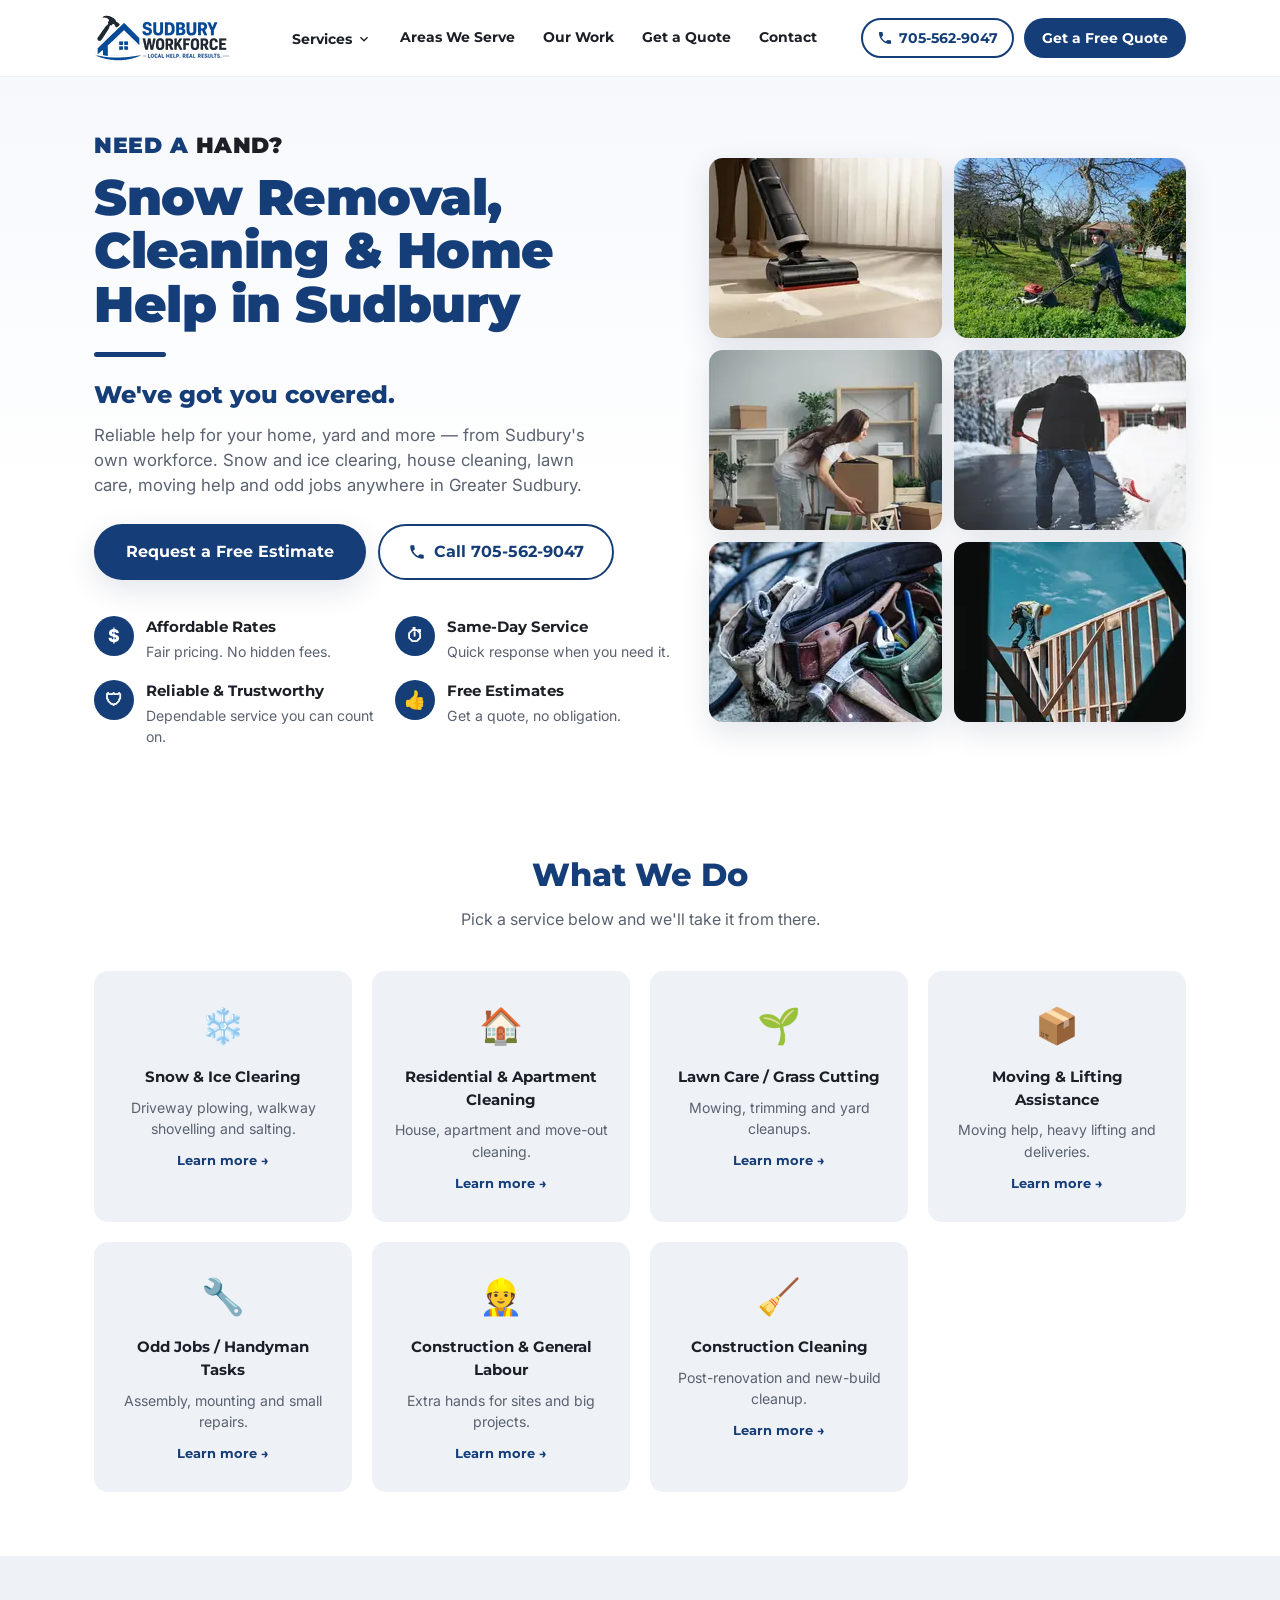
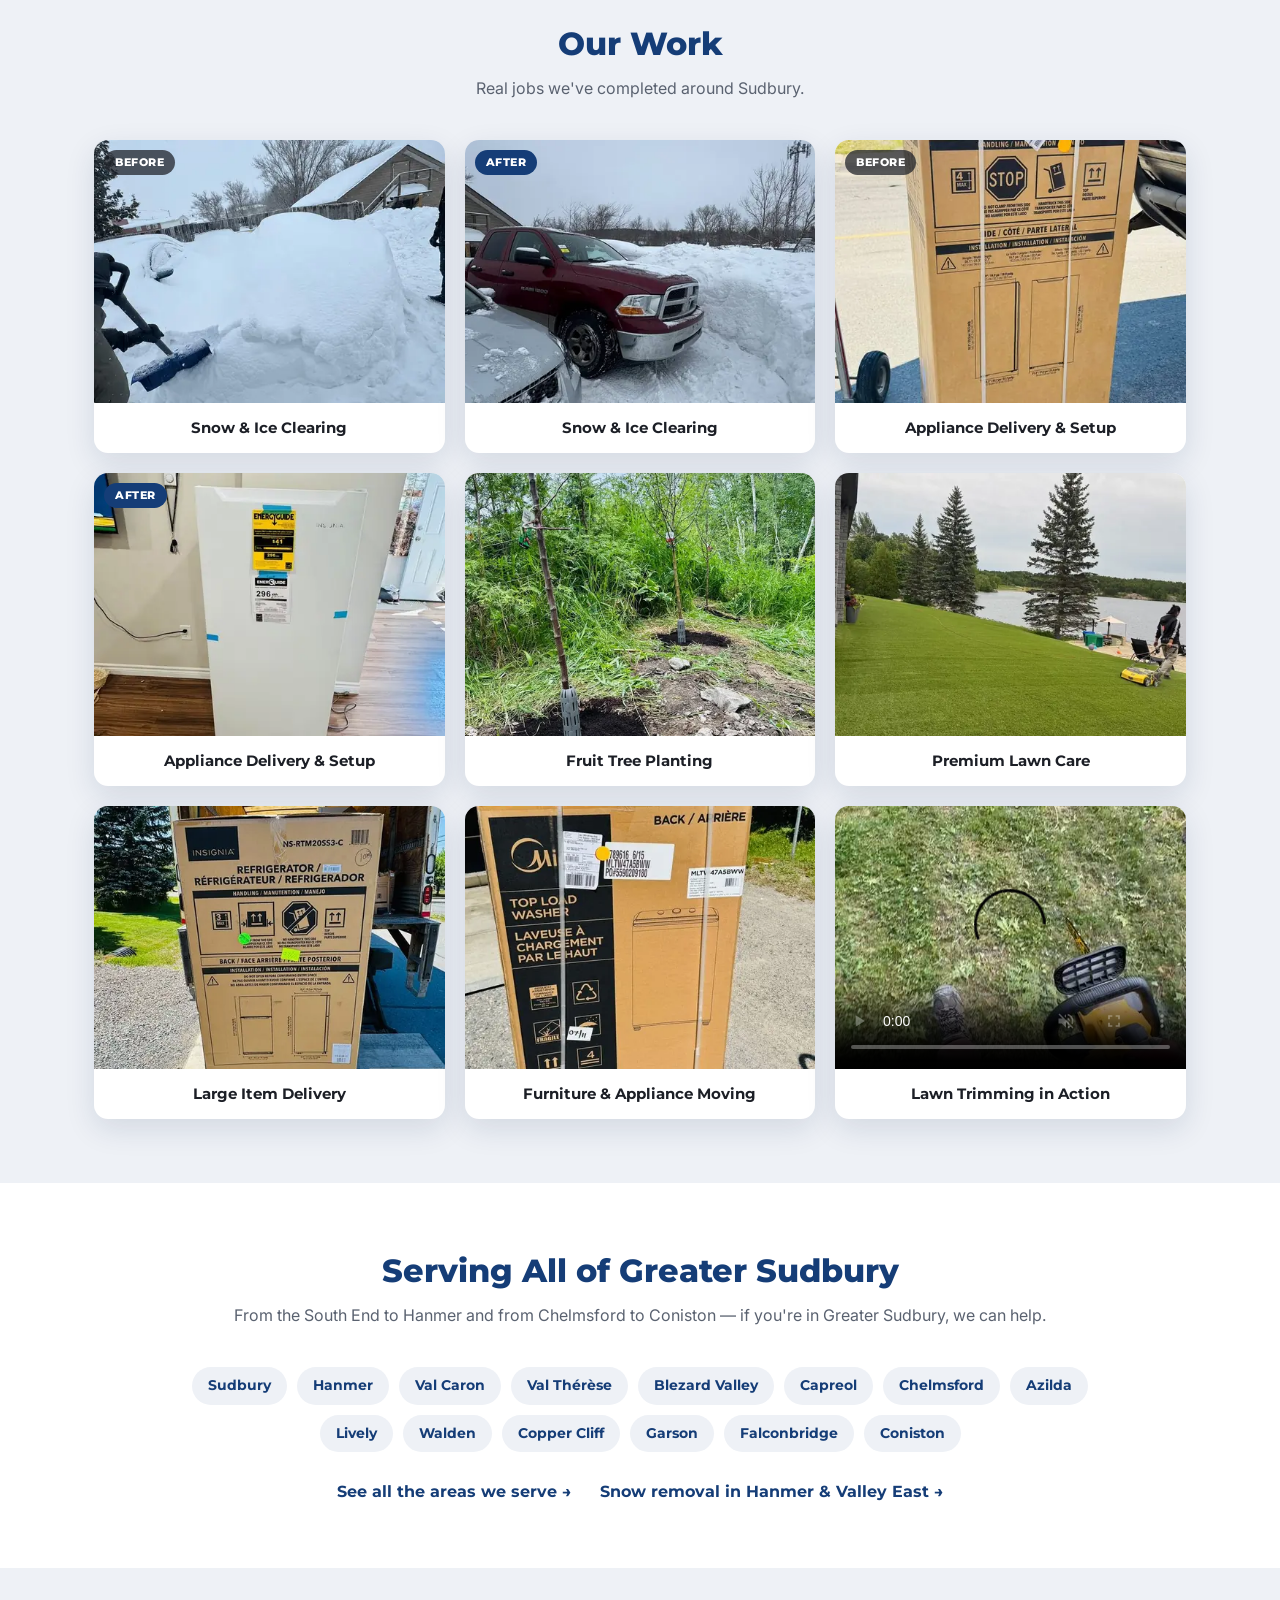
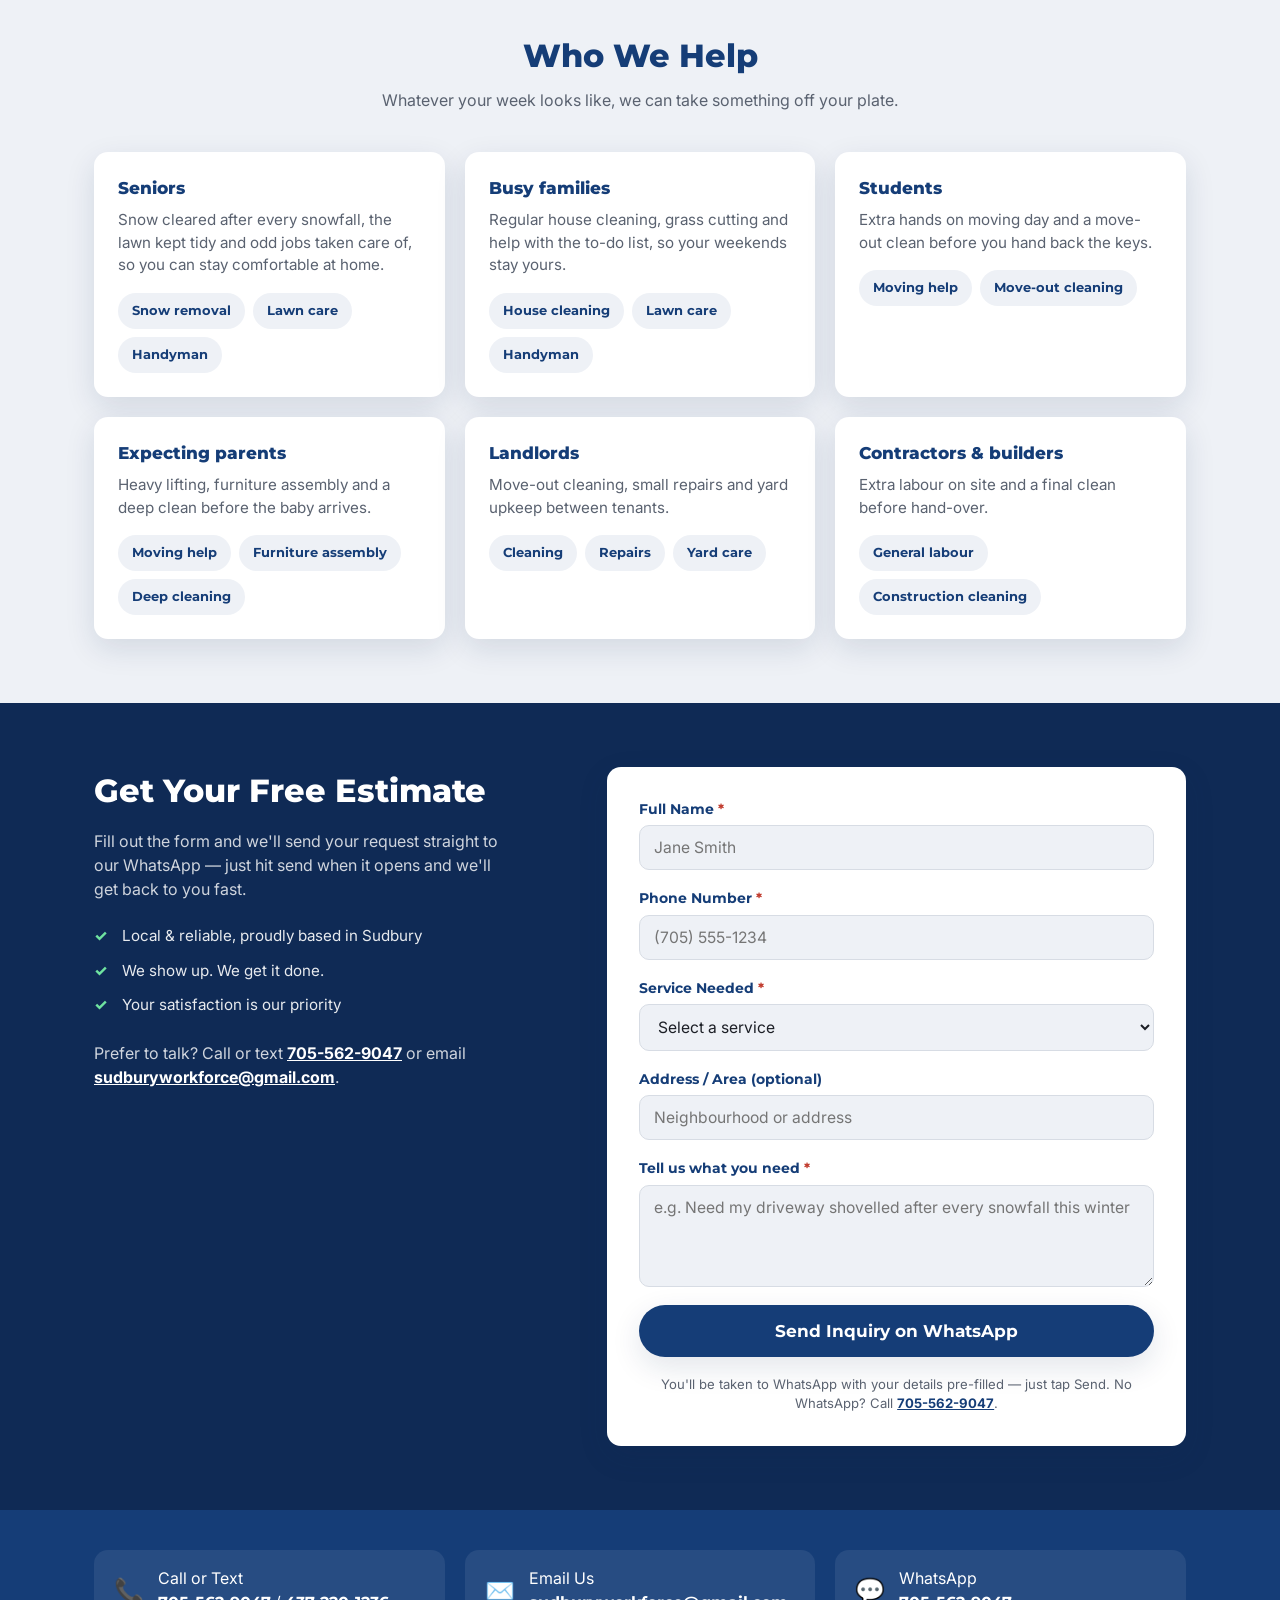
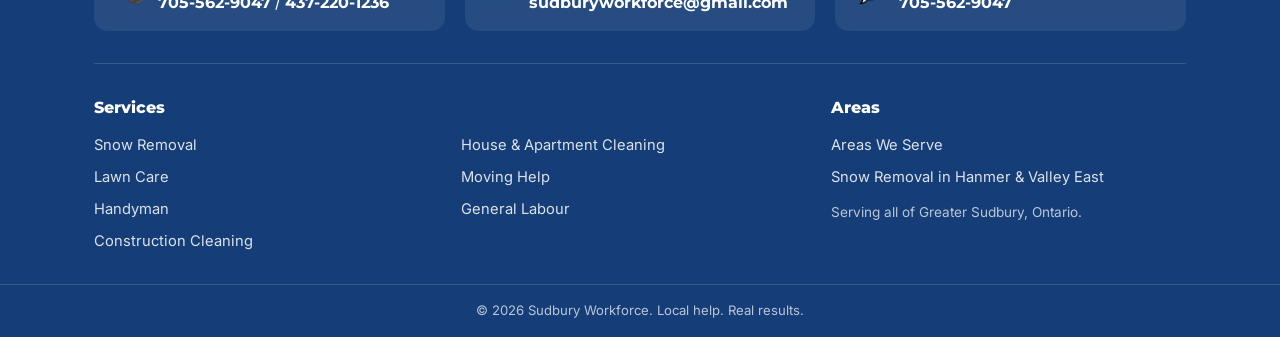
==== index.html @ fae9212c "feat: Google Search Console verification tag on every page" ====
<!DOCTYPE html>
<!-- generated by _src/build.py — edit _src/ -->
<html lang="en-CA">
<head>
<meta charset="UTF-8">
<meta name="viewport" content="width=device-width, initial-scale=1.0">
<title>Snow Removal &amp; Home Help in Sudbury | Sudbury Workforce</title>
<meta name="description" content="Snow removal, house cleaning, lawn care, moving help and handyman services in Sudbury, ON. Same-day service and free estimates. Call 705-562-9047.">
<meta name="google-site-verification" content="tovDfg6iRp2TiHayyY90ySzN4tDeOoT_SZ8wtpF53Ss">
<link rel="canonical" href="https://sudburyworkforce.github.io/sudburyworkforce/">
<meta property="og:type" content="website">
<meta property="og:site_name" content="Sudbury Workforce">
<meta property="og:locale" content="en_CA">
<meta property="og:title" content="Snow Removal &amp; Home Help in Sudbury | Sudbury Workforce">
<meta property="og:description" content="Snow removal, house cleaning, lawn care, moving help and handyman services in Sudbury, ON. Same-day service and free estimates. Call 705-562-9047.">
<meta property="og:url" content="https://sudburyworkforce.github.io/sudburyworkforce/">
<meta property="og:image" content="https://sudburyworkforce.github.io/sudburyworkforce/images/opt/og/snow.jpg">
<meta property="og:image:width" content="1200">
<meta property="og:image:height" content="630">
<meta property="og:image:alt" content="Snow and ice clearing">
<meta name="twitter:card" content="summary_large_image">
<meta name="twitter:title" content="Snow Removal &amp; Home Help in Sudbury | Sudbury Workforce">
<meta name="twitter:description" content="Snow removal, house cleaning, lawn care, moving help and handyman services in Sudbury, ON. Same-day service and free estimates. Call 705-562-9047.">
<meta name="twitter:image" content="https://sudburyworkforce.github.io/sudburyworkforce/images/opt/og/snow.jpg">
<link rel="icon" type="image/png" sizes="32x32" href="images/opt/favicon-32.png">
<link rel="apple-touch-icon" href="images/opt/apple-touch-icon.png">
<meta name="theme-color" content="#153d77">
<link rel="preconnect" href="https://fonts.googleapis.com">
<link rel="preconnect" href="https://fonts.gstatic.com" crossorigin>
<link rel="stylesheet" href="https://fonts.googleapis.com/css2?family=Montserrat:wght@700;800;900&amp;family=Inter:wght@400;700&amp;display=swap">
<link rel="stylesheet" href="styles.css?v=b274d10a">
<script type="application/ld+json">{"@context":"https://schema.org","@graph":[{"@type":"HomeAndConstructionBusiness","@id":"https://sudburyworkforce.github.io/sudburyworkforce/#business","name":"Sudbury Workforce","url":"https://sudburyworkforce.github.io/sudburyworkforce/","logo":"https://sudburyworkforce.github.io/sudburyworkforce/images/opt/logo-411.png","image":"https://sudburyworkforce.github.io/sudburyworkforce/images/opt/og/snow.jpg","description":"Snow removal, house and apartment cleaning, lawn care, moving help, handyman services and general labour for homes and businesses across Greater Sudbury, Ontario.","slogan":"Local help. Real results.","telephone":"+1-705-562-9047","email":"sudburyworkforce@gmail.com","contactPoint":[{"@type":"ContactPoint","contactType":"customer service","telephone":"+1-705-562-9047","email":"sudburyworkforce@gmail.com","availableLanguage":"English"}],"address":{"@type":"PostalAddress","addressLocality":"Sudbury","addressRegion":"ON","addressCountry":"CA"},"areaServed":[{"@type":"City","name":"Greater Sudbury, ON"},{"@type":"Place","name":"Sudbury, ON"},{"@type":"Place","name":"Hanmer, ON"},{"@type":"Place","name":"Val Caron, ON"},{"@type":"Place","name":"Val Thérèse, ON"},{"@type":"Place","name":"Blezard Valley, ON"},{"@type":"Place","name":"Capreol, ON"},{"@type":"Place","name":"Chelmsford, ON"},{"@type":"Place","name":"Azilda, ON"},{"@type":"Place","name":"Lively, ON"},{"@type":"Place","name":"Walden, ON"},{"@type":"Place","name":"Copper Cliff, ON"},{"@type":"Place","name":"Garson, ON"},{"@type":"Place","name":"Falconbridge, ON"},{"@type":"Place","name":"Coniston, ON"}]},{"@type":"WebSite","@id":"https://sudburyworkforce.github.io/sudburyworkforce/#website","name":"Sudbury Workforce","url":"https://sudburyworkforce.github.io/sudburyworkforce/","publisher":{"@id":"https://sudburyworkforce.github.io/sudburyworkforce/#business"}}]}</script>
</head>
<body>
<a class="skip-link" href="#top">Skip to content</a>

<header class="site-header">
  <div class="container header-inner">
    <a href="#top" class="logo"><picture><source type="image/webp" srcset="images/opt/logo-137.webp 137w, images/opt/logo-274.webp 274w, images/opt/logo-411.webp 411w" sizes="(min-width: 480px) 137px, 114px"><img src="images/opt/logo-137.png" srcset="images/opt/logo-137.png 137w, images/opt/logo-274.png 274w, images/opt/logo-411.png 411w" sizes="(min-width: 480px) 137px, 114px" width="137" height="48" alt="Sudbury Workforce - Local Help. Real Results." class="logo-img"></picture></a>
    <nav class="main-nav" id="main-nav" aria-label="Main">
      <div class="nav-dropdown"><button type="button" class="nav-dropdown-toggle" aria-expanded="false" aria-controls="nav-services">Services<svg class="icon icon-chevron" viewBox="0 0 24 24" width="16" height="16" aria-hidden="true" focusable="false"><path fill="currentColor" d="M7.4 8.6 12 13.2l4.6-4.6L18 10l-6 6-6-6z"/></svg></button><ul class="sub-menu" id="nav-services"><li><a href="snow-removal-sudbury/">Snow Removal</a></li><li><a href="house-cleaning-sudbury/">House &amp; Apartment Cleaning</a></li><li><a href="lawn-care-sudbury/">Lawn Care</a></li><li><a href="moving-help-sudbury/">Moving Help</a></li><li><a href="handyman-sudbury/">Handyman</a></li><li><a href="general-labour-sudbury/">General Labour</a></li><li><a href="construction-cleaning-sudbury/">Construction Cleaning</a></li><li class="sub-menu-all"><a href="#services">See all services</a></li></ul></div>
      <a href="areas-we-serve/">Areas We Serve</a>
      <a href="#work">Our Work</a>
      <a href="#inquiry">Get a Quote</a>
      <a href="#contact">Contact</a>
    </nav>
    <div class="header-actions">
      <a href="tel:+17055629047" class="btn btn-call" aria-label="Call 705-562-9047"><svg class="icon" viewBox="0 0 24 24" width="18" height="18" aria-hidden="true" focusable="false"><path fill="currentColor" d="M6.6 10.8a15.1 15.1 0 0 0 6.6 6.6l2.2-2.2a1 1 0 0 1 1-.25 11.4 11.4 0 0 0 3.6.57 1 1 0 0 1 1 1V20a1 1 0 0 1-1 1A17 17 0 0 1 3 4a1 1 0 0 1 1-1h3.5a1 1 0 0 1 1 1c0 1.25.2 2.45.57 3.57a1 1 0 0 1-.25 1z"/></svg><span class="btn-call-label">Call</span><span class="btn-call-number">705-562-9047</span></a>
      <a href="#inquiry" class="btn btn-header">Get a Free Quote</a>
    </div>
    <button class="nav-toggle" id="nav-toggle" aria-label="Toggle menu" aria-expanded="false" aria-controls="main-nav">
      <span></span><span></span><span></span>
    </button>
  </div>
</header>

<main id="top">

<section class="hero">
  <div class="container hero-inner">
    <div class="hero-copy">
      <p class="eyebrow">Need a <span>hand?</span></p>
      <h1>Snow Removal, Cleaning &amp; Home Help in Sudbury</h1>
      <div class="rule"></div>
      <h2>We've got you covered.</h2>
      <p>Reliable help for your home, yard and more &mdash; from Sudbury's own workforce. Snow and ice clearing, house cleaning, lawn care, moving help and odd jobs anywhere in Greater Sudbury.</p>
      <div class="hero-actions"><a href="#inquiry" class="btn btn-primary">Request a Free Estimate</a><a href="tel:+17055629047" class="btn btn-outline"><svg class="icon" viewBox="0 0 24 24" width="18" height="18" aria-hidden="true" focusable="false"><path fill="currentColor" d="M6.6 10.8a15.1 15.1 0 0 0 6.6 6.6l2.2-2.2a1 1 0 0 1 1-.25 11.4 11.4 0 0 0 3.6.57 1 1 0 0 1 1 1V20a1 1 0 0 1-1 1A17 17 0 0 1 3 4a1 1 0 0 1 1-1h3.5a1 1 0 0 1 1 1c0 1.25.2 2.45.57 3.57a1 1 0 0 1-.25 1z"/></svg><span>Call 705-562-9047</span></a></div>
      <ul class="feature-list"><li><span class="feature-icon" aria-hidden="true">$</span><div><strong>Affordable Rates</strong><p>Fair pricing. No hidden fees.</p></div></li><li><span class="feature-icon" aria-hidden="true">⏱</span><div><strong>Same-Day Service</strong><p>Quick response when you need it.</p></div></li><li><span class="feature-icon" aria-hidden="true">🛡</span><div><strong>Reliable &amp; Trustworthy</strong><p>Dependable service you can count on.</p></div></li><li><span class="feature-icon" aria-hidden="true">👍</span><div><strong>Free Estimates</strong><p>Get a quote, no obligation.</p></div></li></ul>
    </div>
    <div class="hero-art">
      <div class="photo-grid"><picture><source type="image/webp" srcset="images/opt/cleaning-240.webp 240w, images/opt/cleaning-480.webp 480w" sizes="(min-width: 900px) 232px, (min-width: 468px) 204px, calc(50vw - 30px)"><img src="images/opt/cleaning-480.jpg" srcset="images/opt/cleaning-240.jpg 240w, images/opt/cleaning-480.jpg 480w" sizes="(min-width: 900px) 232px, (min-width: 468px) 204px, calc(50vw - 30px)" width="480" height="360" alt="Residential cleaning service" decoding="async"></picture><picture><source type="image/webp" srcset="images/opt/lawncare-240.webp 240w, images/opt/lawncare-480.webp 480w" sizes="(min-width: 900px) 232px, (min-width: 468px) 204px, calc(50vw - 30px)"><img src="images/opt/lawncare-480.jpg" srcset="images/opt/lawncare-240.jpg 240w, images/opt/lawncare-480.jpg 480w" sizes="(min-width: 900px) 232px, (min-width: 468px) 204px, calc(50vw - 30px)" width="480" height="360" alt="Lawn care and grass cutting" decoding="async"></picture><picture><source type="image/webp" srcset="images/opt/moving-240.webp 240w, images/opt/moving-480.webp 480w" sizes="(min-width: 900px) 232px, (min-width: 468px) 204px, calc(50vw - 30px)"><img src="images/opt/moving-480.jpg" srcset="images/opt/moving-240.jpg 240w, images/opt/moving-480.jpg 480w" sizes="(min-width: 900px) 232px, (min-width: 468px) 204px, calc(50vw - 30px)" width="480" height="360" alt="Moving and lifting assistance" decoding="async"></picture><picture><source type="image/webp" srcset="images/opt/snow-240.webp 240w, images/opt/snow-480.webp 480w" sizes="(min-width: 900px) 232px, (min-width: 468px) 204px, calc(50vw - 30px)"><img src="images/opt/snow-480.jpg" srcset="images/opt/snow-240.jpg 240w, images/opt/snow-480.jpg 480w" sizes="(min-width: 900px) 232px, (min-width: 468px) 204px, calc(50vw - 30px)" width="480" height="360" alt="Snow and ice clearing" decoding="async"></picture><picture><source type="image/webp" srcset="images/opt/toolbelt-240.webp 240w, images/opt/toolbelt-480.webp 480w" sizes="(min-width: 900px) 232px, (min-width: 468px) 204px, calc(50vw - 30px)"><img src="images/opt/toolbelt-480.jpg" srcset="images/opt/toolbelt-240.jpg 240w, images/opt/toolbelt-480.jpg 480w" sizes="(min-width: 900px) 232px, (min-width: 468px) 204px, calc(50vw - 30px)" width="480" height="360" alt="Handyman and odd jobs" decoding="async"></picture><picture><source type="image/webp" srcset="images/opt/construction-240.webp 240w, images/opt/construction-480.webp 480w" sizes="(min-width: 900px) 232px, (min-width: 468px) 204px, calc(50vw - 30px)"><img src="images/opt/construction-480.jpg" srcset="images/opt/construction-240.jpg 240w, images/opt/construction-480.jpg 480w" sizes="(min-width: 900px) 232px, (min-width: 468px) 204px, calc(50vw - 30px)" width="480" height="360" alt="Construction and general labour" decoding="async"></picture></div>
    </div>
  </div>
</section>

<section class="services" id="services">
  <div class="container">
    <h2 class="section-title">What We Do</h2>
    <p class="section-sub">Pick a service below and we'll take it from there.</p>
    <div class="services-grid"><a class="service-card" href="snow-removal-sudbury/"><div class="service-icon" aria-hidden="true">❄️</div><h3>Snow &amp; Ice Clearing</h3><p>Driveway plowing, walkway shovelling and salting.</p><span class="service-more">Learn more <span aria-hidden="true">&rarr;</span></span></a><a class="service-card" href="house-cleaning-sudbury/"><div class="service-icon" aria-hidden="true">🏠</div><h3>Residential &amp; Apartment Cleaning</h3><p>House, apartment and move-out cleaning.</p><span class="service-more">Learn more <span aria-hidden="true">&rarr;</span></span></a><a class="service-card" href="lawn-care-sudbury/"><div class="service-icon" aria-hidden="true">🌱</div><h3>Lawn Care / Grass Cutting</h3><p>Mowing, trimming and yard cleanups.</p><span class="service-more">Learn more <span aria-hidden="true">&rarr;</span></span></a><a class="service-card" href="moving-help-sudbury/"><div class="service-icon" aria-hidden="true">📦</div><h3>Moving &amp; Lifting Assistance</h3><p>Moving help, heavy lifting and deliveries.</p><span class="service-more">Learn more <span aria-hidden="true">&rarr;</span></span></a><a class="service-card" href="handyman-sudbury/"><div class="service-icon" aria-hidden="true">🔧</div><h3>Odd Jobs / Handyman Tasks</h3><p>Assembly, mounting and small repairs.</p><span class="service-more">Learn more <span aria-hidden="true">&rarr;</span></span></a><a class="service-card" href="general-labour-sudbury/"><div class="service-icon" aria-hidden="true">👷</div><h3>Construction &amp; General Labour</h3><p>Extra hands for sites and big projects.</p><span class="service-more">Learn more <span aria-hidden="true">&rarr;</span></span></a><a class="service-card" href="construction-cleaning-sudbury/"><div class="service-icon" aria-hidden="true">🧹</div><h3>Construction Cleaning</h3><p>Post-renovation and new-build cleanup.</p><span class="service-more">Learn more <span aria-hidden="true">&rarr;</span></span></a></div>
  </div>
</section>

<section class="work" id="work">
  <div class="container">
    <h2 class="section-title">Our Work</h2>
    <p class="section-sub">Real jobs we've completed around Sudbury.</p>
    <div class="work-grid"><div class="work-card"><div class="work-photo"><picture><source type="image/webp" srcset="images/opt/work/snow-before-240.webp 240w, images/opt/work/snow-before-480.webp 480w, images/opt/work/snow-before-800.webp 800w" sizes="(min-width: 1140px) 351px, (min-width: 960px) calc(33vw - 29px), (min-width: 640px) calc(50vw - 34px), calc(100vw - 48px)"><img src="images/opt/work/snow-before-800.jpg" srcset="images/opt/work/snow-before-240.jpg 240w, images/opt/work/snow-before-480.jpg 480w, images/opt/work/snow-before-800.jpg 800w" sizes="(min-width: 1140px) 351px, (min-width: 960px) calc(33vw - 29px), (min-width: 640px) calc(50vw - 34px), calc(100vw - 48px)" width="800" height="600" alt="Car and driveway buried in snow before clearing" loading="lazy" decoding="async"></picture><span class="work-tag work-tag-before">Before</span></div><h3><a href="snow-removal-sudbury/">Snow &amp; Ice Clearing</a></h3></div><div class="work-card"><div class="work-photo"><picture><source type="image/webp" srcset="images/opt/work/snow-after-240.webp 240w, images/opt/work/snow-after-480.webp 480w, images/opt/work/snow-after-618.webp 618w" sizes="(min-width: 1140px) 351px, (min-width: 960px) calc(33vw - 29px), (min-width: 640px) calc(50vw - 34px), calc(100vw - 48px)"><img src="images/opt/work/snow-after-618.jpg" srcset="images/opt/work/snow-after-240.jpg 240w, images/opt/work/snow-after-480.jpg 480w, images/opt/work/snow-after-618.jpg 618w" sizes="(min-width: 1140px) 351px, (min-width: 960px) calc(33vw - 29px), (min-width: 640px) calc(50vw - 34px), calc(100vw - 48px)" width="618" height="464" alt="Driveway fully cleared after snow removal" loading="lazy" decoding="async"></picture><span class="work-tag work-tag-after">After</span></div><h3><a href="snow-removal-sudbury/">Snow &amp; Ice Clearing</a></h3></div><div class="work-card"><div class="work-photo"><picture><source type="image/webp" srcset="images/opt/work/appliance-before-240.webp 240w, images/opt/work/appliance-before-480.webp 480w, images/opt/work/appliance-before-618.webp 618w" sizes="(min-width: 1140px) 351px, (min-width: 960px) calc(33vw - 29px), (min-width: 640px) calc(50vw - 34px), calc(100vw - 48px)"><img src="images/opt/work/appliance-before-618.jpg" srcset="images/opt/work/appliance-before-240.jpg 240w, images/opt/work/appliance-before-480.jpg 480w, images/opt/work/appliance-before-618.jpg 618w" sizes="(min-width: 1140px) 351px, (min-width: 960px) calc(33vw - 29px), (min-width: 640px) calc(50vw - 34px), calc(100vw - 48px)" width="618" height="464" alt="Boxed freezer delivered to a home" loading="lazy" decoding="async"></picture><span class="work-tag work-tag-before">Before</span></div><h3><a href="moving-help-sudbury/">Appliance Delivery &amp; Setup</a></h3></div><div class="work-card"><div class="work-photo"><picture><source type="image/webp" srcset="images/opt/work/appliance-after-240.webp 240w, images/opt/work/appliance-after-480.webp 480w, images/opt/work/appliance-after-618.webp 618w" sizes="(min-width: 1140px) 351px, (min-width: 960px) calc(33vw - 29px), (min-width: 640px) calc(50vw - 34px), calc(100vw - 48px)"><img src="images/opt/work/appliance-after-618.jpg" srcset="images/opt/work/appliance-after-240.jpg 240w, images/opt/work/appliance-after-480.jpg 480w, images/opt/work/appliance-after-618.jpg 618w" sizes="(min-width: 1140px) 351px, (min-width: 960px) calc(33vw - 29px), (min-width: 640px) calc(50vw - 34px), calc(100vw - 48px)" width="618" height="464" alt="Freezer unboxed and set up in the home" loading="lazy" decoding="async"></picture><span class="work-tag work-tag-after">After</span></div><h3><a href="moving-help-sudbury/">Appliance Delivery &amp; Setup</a></h3></div><div class="work-card"><div class="work-photo"><picture><source type="image/webp" srcset="images/opt/work/tree-planting-240.webp 240w, images/opt/work/tree-planting-480.webp 480w, images/opt/work/tree-planting-800.webp 800w" sizes="(min-width: 1140px) 351px, (min-width: 960px) calc(33vw - 29px), (min-width: 640px) calc(50vw - 34px), calc(100vw - 48px)"><img src="images/opt/work/tree-planting-800.jpg" srcset="images/opt/work/tree-planting-240.jpg 240w, images/opt/work/tree-planting-480.jpg 480w, images/opt/work/tree-planting-800.jpg 800w" sizes="(min-width: 1140px) 351px, (min-width: 960px) calc(33vw - 29px), (min-width: 640px) calc(50vw - 34px), calc(100vw - 48px)" width="800" height="600" alt="Freshly planted fruit trees with mulch beds" loading="lazy" decoding="async"></picture></div><h3><a href="lawn-care-sudbury/">Fruit Tree Planting</a></h3></div><div class="work-card"><div class="work-photo"><picture><source type="image/webp" srcset="images/opt/work/lawn-turf-240.webp 240w, images/opt/work/lawn-turf-480.webp 480w, images/opt/work/lawn-turf-800.webp 800w" sizes="(min-width: 1140px) 351px, (min-width: 960px) calc(33vw - 29px), (min-width: 640px) calc(50vw - 34px), calc(100vw - 48px)"><img src="images/opt/work/lawn-turf-800.jpg" srcset="images/opt/work/lawn-turf-240.jpg 240w, images/opt/work/lawn-turf-480.jpg 480w, images/opt/work/lawn-turf-800.jpg 800w" sizes="(min-width: 1140px) 351px, (min-width: 960px) calc(33vw - 29px), (min-width: 640px) calc(50vw - 34px), calc(100vw - 48px)" width="800" height="600" alt="Crew member running a lawn machine across a lakeside lawn" loading="lazy" decoding="async"></picture></div><h3><a href="lawn-care-sudbury/">Premium Lawn Care</a></h3></div><div class="work-card"><div class="work-photo"><picture><source type="image/webp" srcset="images/opt/work/gazebo-delivery-240.webp 240w, images/opt/work/gazebo-delivery-480.webp 480w, images/opt/work/gazebo-delivery-618.webp 618w" sizes="(min-width: 1140px) 351px, (min-width: 960px) calc(33vw - 29px), (min-width: 640px) calc(50vw - 34px), calc(100vw - 48px)"><img src="images/opt/work/gazebo-delivery-618.jpg" srcset="images/opt/work/gazebo-delivery-240.jpg 240w, images/opt/work/gazebo-delivery-480.jpg 480w, images/opt/work/gazebo-delivery-618.jpg 618w" sizes="(min-width: 1140px) 351px, (min-width: 960px) calc(33vw - 29px), (min-width: 640px) calc(50vw - 34px), calc(100vw - 48px)" width="618" height="464" alt="Boxed refrigerator being unloaded from a delivery truck" loading="lazy" decoding="async"></picture></div><h3><a href="moving-help-sudbury/">Large Item Delivery</a></h3></div><div class="work-card"><div class="work-photo"><picture><source type="image/webp" srcset="images/opt/work/washer-delivery-240.webp 240w, images/opt/work/washer-delivery-480.webp 480w, images/opt/work/washer-delivery-618.webp 618w" sizes="(min-width: 1140px) 351px, (min-width: 960px) calc(33vw - 29px), (min-width: 640px) calc(50vw - 34px), calc(100vw - 48px)"><img src="images/opt/work/washer-delivery-618.jpg" srcset="images/opt/work/washer-delivery-240.jpg 240w, images/opt/work/washer-delivery-480.jpg 480w, images/opt/work/washer-delivery-618.jpg 618w" sizes="(min-width: 1140px) 351px, (min-width: 960px) calc(33vw - 29px), (min-width: 640px) calc(50vw - 34px), calc(100vw - 48px)" width="618" height="464" alt="Boxed top-load washer delivered to the curb beside the delivery truck" loading="lazy" decoding="async"></picture></div><h3><a href="moving-help-sudbury/">Furniture &amp; Appliance Moving</a></h3></div><div class="work-card"><div class="work-photo"><video class="lazy-video" width="640" height="480" muted loop playsinline preload="none" poster="images/opt/work/trimming-poster.jpg" data-src="images/opt/work/trimming.mp4" aria-label="Lawn trimming in action"></video></div><h3><a href="lawn-care-sudbury/">Lawn Trimming in Action</a></h3></div></div>
  </div>
</section>

<section class="section" id="areas">
  <div class="container">
    <h2 class="section-title">Serving All of Greater Sudbury</h2>
    <p class="section-sub">From the South End to Hanmer and from Chelmsford to Coniston &mdash; if you're in Greater Sudbury, we can help.</p>
    <ul class="area-list"><li>Sudbury</li><li>Hanmer</li><li>Val Caron</li><li>Val Thérèse</li><li>Blezard Valley</li><li>Capreol</li><li>Chelmsford</li><li>Azilda</li><li>Lively</li><li>Walden</li><li>Copper Cliff</li><li>Garson</li><li>Falconbridge</li><li>Coniston</li></ul>
    <p class="section-links">
      <a href="areas-we-serve/">See all the areas we serve</a>
      <a href="snow-removal-hanmer-valley-east/">Snow removal in Hanmer &amp; Valley East</a>
    </p>
  </div>
</section>

<section class="section section-alt" id="who-we-help">
  <div class="container">
    <h2 class="section-title">Who We Help</h2>
    <p class="section-sub">Whatever your week looks like, we can take something off your plate.</p>
    <div class="audience-grid">
      <div class="audience-card">
        <h3>Seniors</h3>
        <p>Snow cleared after every snowfall, the lawn kept tidy and odd jobs taken care of, so you can stay comfortable at home.</p>
        <ul class="link-list"><li><a href="snow-removal-sudbury/">Snow removal</a></li><li><a href="lawn-care-sudbury/">Lawn care</a></li><li><a href="handyman-sudbury/">Handyman</a></li></ul>
      </div>
      <div class="audience-card">
        <h3>Busy families</h3>
        <p>Regular house cleaning, grass cutting and help with the to-do list, so your weekends stay yours.</p>
        <ul class="link-list"><li><a href="house-cleaning-sudbury/">House cleaning</a></li><li><a href="lawn-care-sudbury/">Lawn care</a></li><li><a href="handyman-sudbury/">Handyman</a></li></ul>
      </div>
      <div class="audience-card">
        <h3>Students</h3>
        <p>Extra hands on moving day and a move-out clean before you hand back the keys.</p>
        <ul class="link-list"><li><a href="moving-help-sudbury/">Moving help</a></li><li><a href="house-cleaning-sudbury/">Move-out cleaning</a></li></ul>
      </div>
      <div class="audience-card">
        <h3>Expecting parents</h3>
        <p>Heavy lifting, furniture assembly and a deep clean before the baby arrives.</p>
        <ul class="link-list"><li><a href="moving-help-sudbury/">Moving help</a></li><li><a href="handyman-sudbury/">Furniture assembly</a></li><li><a href="house-cleaning-sudbury/">Deep cleaning</a></li></ul>
      </div>
      <div class="audience-card">
        <h3>Landlords</h3>
        <p>Move-out cleaning, small repairs and yard upkeep between tenants.</p>
        <ul class="link-list"><li><a href="house-cleaning-sudbury/">Cleaning</a></li><li><a href="handyman-sudbury/">Repairs</a></li><li><a href="lawn-care-sudbury/">Yard care</a></li></ul>
      </div>
      <div class="audience-card">
        <h3>Contractors &amp; builders</h3>
        <p>Extra labour on site and a final clean before hand-over.</p>
        <ul class="link-list"><li><a href="general-labour-sudbury/">General labour</a></li><li><a href="construction-cleaning-sudbury/">Construction cleaning</a></li></ul>
      </div>
    </div>
  </div>
</section>

<section class="inquiry" id="inquiry">
  <div class="container inquiry-inner">
    <div class="inquiry-copy">
      <h2>Get Your Free Estimate</h2>
      <p>Fill out the form and we'll send your request straight to our WhatsApp &mdash; just hit send when it opens and we'll get back to you fast.</p>
      <ul class="trust-list"><li>Local &amp; reliable, proudly based in Sudbury</li><li>We show up. We get it done.</li><li>Your satisfaction is our priority</li></ul>
      <p class="inquiry-alt">Prefer to talk? Call or text <a href="tel:+17055629047">705-562-9047</a> or email <a href="mailto:sudburyworkforce@gmail.com">sudburyworkforce@gmail.com</a>.</p>
    </div>

    <form id="inquiry-form" class="inquiry-form" novalidate data-whatsapp="17055629047" data-page="Home">
      <div class="form-row">
        <label for="name">Full Name <span>*</span></label>
        <input type="text" id="name" name="name" required autocomplete="name" placeholder="Jane Smith">
      </div>

      <div class="form-row">
        <label for="phone">Phone Number <span>*</span></label>
        <input type="tel" id="phone" name="phone" required autocomplete="tel" placeholder="(705) 555-1234">
      </div>

      <div class="form-row">
        <label for="service">Service Needed <span>*</span></label>
        <select id="service" name="service" required>
            <option value="" disabled selected>Select a service</option>
            <option>Snow &amp; Ice Clearing</option>
            <option>Residential &amp; Apartment Cleaning</option>
            <option>Lawn Care / Grass Cutting</option>
            <option>Moving &amp; Lifting Assistance</option>
            <option>Odd Jobs / Handyman Tasks</option>
            <option>Construction &amp; General Labour</option>
            <option>Construction Cleaning</option>
            <option>Something else</option>
        </select>
      </div>

      <div class="form-row">
        <label for="address">Address / Area (optional)</label>
        <input type="text" id="address" name="address" autocomplete="street-address" placeholder="Neighbourhood or address">
      </div>

      <div class="form-row">
        <label for="message">Tell us what you need <span>*</span></label>
        <textarea id="message" name="message" rows="4" required placeholder="e.g. Need my driveway shovelled after every snowfall this winter"></textarea>
      </div>

      <p id="form-error" class="form-error" role="alert" hidden>Please fill in your name, phone, service and details.</p>

      <button type="submit" class="btn btn-primary btn-full">
        Send Inquiry on WhatsApp
      </button>
      <p class="form-note">You'll be taken to WhatsApp with your details pre-filled &mdash; just tap Send. No WhatsApp? Call <a href="tel:+17055629047">705-562-9047</a>.</p>
    </form>
  </div>
</section>

</main>

<footer class="site-footer" id="contact">
  <div class="container footer-inner">
    <div class="footer-contact">
      <div class="footer-link footer-link-multi">
        <span class="footer-icon" aria-hidden="true">&#128222;</span>
        <span>
          Call or Text<br>
          <a href="tel:+17055629047"><strong>705-562-9047</strong></a> / <a href="tel:+14372201236"><strong>437-220-1236</strong></a>
        </span>
      </div>
      <a class="footer-link" href="mailto:sudburyworkforce@gmail.com">
        <span class="footer-icon" aria-hidden="true">&#9993;&#65039;</span>
        <span>Email Us<br><strong>sudburyworkforce@gmail.com</strong></span>
      </a>
      <a class="footer-link" href="https://wa.me/17055629047?text=Hi%20Sudbury%20Workforce%21%20I%27d%20like%20a%20free%20estimate.%0APage%3A%20Home" target="_blank" rel="noopener">
        <span class="footer-icon" aria-hidden="true">&#128172;</span>
        <span>WhatsApp<br><strong>705-562-9047</strong></span>
      </a>
    </div>
    <div class="footer-nav">
      <div>
        <h2 class="footer-heading">Services</h2>
        <ul class="footer-list footer-list-cols"><li><a href="snow-removal-sudbury/">Snow Removal</a></li><li><a href="house-cleaning-sudbury/">House &amp; Apartment Cleaning</a></li><li><a href="lawn-care-sudbury/">Lawn Care</a></li><li><a href="moving-help-sudbury/">Moving Help</a></li><li><a href="handyman-sudbury/">Handyman</a></li><li><a href="general-labour-sudbury/">General Labour</a></li><li><a href="construction-cleaning-sudbury/">Construction Cleaning</a></li></ul>
      </div>
      <div>
        <h2 class="footer-heading">Areas</h2>
        <ul class="footer-list"><li><a href="areas-we-serve/">Areas We Serve</a></li><li><a href="snow-removal-hanmer-valley-east/">Snow Removal in Hanmer &amp; Valley East</a></li></ul>
        <p class="footer-note">Serving all of Greater Sudbury, Ontario.</p>
      </div>
    </div>
  </div>
  <div class="footer-bottom">
    <div class="container">&copy; <span id="year"></span> Sudbury Workforce. Local help. Real results.</div>
  </div>
</footer>

<nav class="mobile-bar" aria-label="Call or message us"><a class="mobile-bar-call" href="tel:+17055629047"><svg class="icon" viewBox="0 0 24 24" width="18" height="18" aria-hidden="true" focusable="false"><path fill="currentColor" d="M6.6 10.8a15.1 15.1 0 0 0 6.6 6.6l2.2-2.2a1 1 0 0 1 1-.25 11.4 11.4 0 0 0 3.6.57 1 1 0 0 1 1 1V20a1 1 0 0 1-1 1A17 17 0 0 1 3 4a1 1 0 0 1 1-1h3.5a1 1 0 0 1 1 1c0 1.25.2 2.45.57 3.57a1 1 0 0 1-.25 1z"/></svg><span>Call</span></a><a class="mobile-bar-wa" href="https://wa.me/17055629047?text=Hi%20Sudbury%20Workforce%21%20I%27d%20like%20a%20free%20estimate.%0APage%3A%20Home" target="_blank" rel="noopener"><svg class="icon" viewBox="0 0 24 24" width="18" height="18" aria-hidden="true" focusable="false"><path fill="currentColor" d="M12 2C6.5 2 2 6 2 11c0 2.6 1.3 5 3.3 6.6L4.5 22l4.6-2.2c.9.2 1.9.3 2.9.3 5.5 0 10-4 10-9S17.5 2 12 2z"/></svg><span>WhatsApp</span></a></nav>

<script src="script.js?v=eda20a73"></script>
</body>
</html>
---- styles.css ----
:root {
  --navy-dark: #0f2a55;
  --navy: #153d77;
  --navy-light: #1f5aa8;
  --ink: #1c1f26;
  --gray: #5a6270;
  --gray-light: #eef1f6;
  --white: #ffffff;
  --danger: #c0392b;
  --whatsapp: #1e7f4f;
  --radius: 14px;
  --shadow: 0 10px 30px rgba(15, 42, 85, 0.12);
  --font-head: 'Montserrat', 'Arial Black', sans-serif;
  --font-body: 'Inter', -apple-system, BlinkMacSystemFont, 'Segoe UI', sans-serif;
}

* { box-sizing: border-box; }

html { scroll-behavior: smooth; scroll-padding-top: 84px; }

body {
  margin: 0;
  font-family: var(--font-body);
  color: var(--ink);
  background: var(--white);
  line-height: 1.5;
}

.container {
  max-width: 1140px;
  margin: 0 auto;
  padding: 0 24px;
}

a { color: inherit; }

/* Header */
.site-header {
  position: sticky;
  top: 0;
  z-index: 50;
  background: var(--white);
  border-bottom: 1px solid var(--gray-light);
}

.header-inner {
  position: relative;
  display: flex;
  align-items: center;
  justify-content: space-between;
  gap: 16px;
  padding-top: 14px;
  padding-bottom: 14px;
}

.logo {
  display: flex;
  align-items: center;
  gap: 10px;
  text-decoration: none;
}

.logo-img {
  height: 40px;
  width: auto;
  display: block;
}

@media (min-width: 480px) {
  .logo-img { height: 48px; }
}

.main-nav {
  display: none;
  align-items: center;
  gap: 28px;
}

.main-nav a {
  font-family: var(--font-head);
  font-weight: 700;
  font-size: 0.9rem;
  color: var(--ink);
  text-decoration: none;
  transition: color 0.15s ease;
}

.main-nav a:hover { color: var(--navy); }

/* The inline nav needs ~1060px next to the Call and quote buttons; below
   1100px the menu button shows it instead. */
@media (min-width: 1100px) {
  .main-nav {
    display: flex;
    margin-left: auto;
    margin-right: 28px;
  }
}

.nav-toggle {
  display: flex;
  flex-direction: column;
  justify-content: center;
  align-items: center;
  gap: 5px;
  width: 40px;
  height: 40px;
  margin-left: 8px;
  background: none;
  border: none;
  cursor: pointer;
  flex: none;
}

.nav-toggle span {
  display: block;
  width: 22px;
  height: 2px;
  background: var(--navy);
  border-radius: 2px;
  transition: transform 0.2s ease, opacity 0.2s ease;
}

.nav-toggle[aria-expanded="true"] span:nth-child(1) {
  transform: translateY(7px) rotate(45deg);
}
.nav-toggle[aria-expanded="true"] span:nth-child(2) { opacity: 0; }
.nav-toggle[aria-expanded="true"] span:nth-child(3) {
  transform: translateY(-7px) rotate(-45deg);
}

@media (min-width: 1100px) {
  .nav-toggle { display: none; }
}

@media (max-width: 1099.98px) {
  .main-nav {
    position: absolute;
    top: 100%;
    left: 0;
    right: 0;
    flex-direction: column;
    align-items: flex-start;
    gap: 4px;
    background: var(--white);
    border-bottom: 1px solid var(--gray-light);
    padding: 8px 24px 16px;
    box-shadow: var(--shadow);
  }

  .main-nav.open { display: flex; }

  .main-nav a {
    width: 100%;
    padding: 10px 0;
    border-bottom: 1px solid var(--gray-light);
  }

  .main-nav a:last-child { border-bottom: none; }
}

/* Services dropdown: a button that opens the list of service pages */
.nav-dropdown { position: relative; }

.nav-dropdown-toggle {
  display: inline-flex;
  align-items: center;
  gap: 4px;
  padding: 0;
  background: none;
  border: none;
  cursor: pointer;
  font-family: var(--font-head);
  font-weight: 700;
  font-size: 0.9rem;
  color: var(--ink);
  transition: color 0.15s ease;
}

.nav-dropdown-toggle:hover,
.nav-dropdown.open .nav-dropdown-toggle { color: var(--navy); }

.icon-chevron { transition: transform 0.15s ease; }
.nav-dropdown.open .icon-chevron { transform: rotate(180deg); }

.sub-menu {
  display: none;
  list-style: none;
  margin: 0;
  padding: 0;
}

.nav-dropdown.open .sub-menu { display: block; }

.main-nav .sub-menu a { display: block; }
.main-nav .sub-menu-all a { color: var(--navy); }

@media (min-width: 1100px) {
  .nav-dropdown:hover .sub-menu { display: block; }
  .nav-dropdown:hover .icon-chevron { transform: rotate(180deg); }

  /* keeps the hover alive while the pointer crosses the gap to the menu */
  .nav-dropdown::after {
    content: "";
    position: absolute;
    top: 100%;
    left: 0;
    right: 0;
    height: 16px;
  }

  .sub-menu {
    position: absolute;
    top: calc(100% + 14px);
    left: -16px;
    z-index: 70;
    min-width: 270px;
    padding: 8px;
    background: var(--white);
    border: 1px solid var(--gray-light);
    border-radius: var(--radius);
    box-shadow: var(--shadow);
  }

  .main-nav .sub-menu a {
    padding: 10px 14px;
    border-radius: 10px;
    white-space: nowrap;
  }

  .main-nav .sub-menu a:hover,
  .main-nav .sub-menu a[aria-current="page"] { background: var(--gray-light); color: var(--navy); }

  .sub-menu-all {
    margin-top: 6px;
    padding-top: 6px;
    border-top: 1px solid var(--gray-light);
  }
}

@media (max-width: 1099.98px) {
  .nav-dropdown { width: 100%; }

  .nav-dropdown-toggle {
    width: 100%;
    justify-content: space-between;
    padding: 10px 0;
    border-bottom: 1px solid var(--gray-light);
    text-align: left;
  }

  .sub-menu {
    padding: 4px 0 8px 16px;
    border-bottom: 1px solid var(--gray-light);
  }

  .main-nav .sub-menu a {
    padding: 8px 0;
    border-bottom: none;
    font-size: 0.88rem;
    color: var(--gray);
  }

  .main-nav .sub-menu a[aria-current="page"],
  .main-nav .sub-menu-all a { color: var(--navy); }
}

.btn {
  display: inline-block;
  font-family: var(--font-head);
  font-weight: 700;
  text-decoration: none;
  border: none;
  cursor: pointer;
  border-radius: 999px;
  transition: transform 0.15s ease, box-shadow 0.15s ease, background 0.15s ease;
}

.btn-header {
  background: var(--navy);
  color: var(--white);
  padding: 10px 18px;
  font-size: 0.85rem;
  white-space: nowrap;
}

.btn-header:hover { background: var(--navy-light); }

@media (max-width: 599px) {
  .btn-header { display: none; }
}

.btn-primary {
  background: var(--navy);
  color: var(--white);
  padding: 16px 32px;
  font-size: 1rem;
  box-shadow: var(--shadow);
}

.btn-primary:hover {
  background: var(--navy-light);
  transform: translateY(-2px);
}

.btn-full { width: 100%; text-align: center; padding: 16px; font-size: 1.05rem; }

/* Hero */
.hero {
  background: linear-gradient(180deg, #f6f8fc 0%, #ffffff 60%);
  padding: 56px 0 40px;
  overflow: hidden;
}

.hero-inner {
  display: grid;
  gap: 32px;
  align-items: center;
}

@media (min-width: 900px) {
  .hero-inner { grid-template-columns: 1.1fr 0.9fr; }
}

.hero h1 {
  font-family: var(--font-head);
  font-weight: 900;
  font-size: clamp(1.85rem, 5.6vw, 3.1rem);
  line-height: 1.08;
  margin: 0;
  color: var(--navy);
  letter-spacing: -0.5px;
}

.rule {
  width: 72px;
  height: 5px;
  background: var(--navy);
  border-radius: 4px;
  margin: 20px 0;
}

.hero h2 {
  font-family: var(--font-head);
  font-weight: 800;
  font-size: 1.5rem;
  color: var(--navy);
  margin: 0 0 10px;
}

.hero-copy p {
  color: var(--gray);
  font-size: 1.05rem;
  max-width: 46ch;
  margin: 0 0 26px;
}

.feature-list {
  list-style: none;
  margin: 36px 0 0;
  padding: 0;
  display: grid;
  gap: 18px;
}

@media (min-width: 560px) {
  .feature-list { grid-template-columns: 1fr 1fr; }
}

.feature-list li {
  display: flex;
  align-items: flex-start;
  gap: 12px;
}

.feature-icon {
  flex: none;
  width: 40px;
  height: 40px;
  border-radius: 50%;
  background: var(--navy);
  color: var(--white);
  display: flex;
  align-items: center;
  justify-content: center;
  font-weight: 800;
  font-size: 1.1rem;
}

.feature-list strong {
  display: block;
  font-family: var(--font-head);
  font-size: 0.95rem;
  color: var(--ink);
}

.feature-list p {
  margin: 2px 0 0;
  font-size: 0.88rem;
  color: var(--gray);
}

.photo-grid {
  display: grid;
  grid-template-columns: 1fr 1fr;
  gap: 12px;
  max-width: 420px;
  margin: 0 auto;
}

@media (min-width: 900px) {
  .photo-grid {
    max-width: none;
    height: 100%;
  }
}

.photo-grid img {
  width: 100%;
  height: auto; /* the width/height attributes only reserve space */
  aspect-ratio: 4 / 3.1;
  object-fit: cover;
  border-radius: 14px;
  box-shadow: var(--shadow);
  display: block;
}

/* Services */
.services {
  padding: 64px 0;
  background: var(--white);
}

.section-title {
  font-family: var(--font-head);
  font-weight: 800;
  font-size: 2rem;
  color: var(--navy);
  text-align: center;
  margin: 0 0 8px;
}

.section-sub {
  text-align: center;
  color: var(--gray);
  margin: 0 0 40px;
}

.services-grid {
  display: grid;
  gap: 20px;
  grid-template-columns: repeat(auto-fit, minmax(220px, 1fr));
}

.service-card {
  background: var(--gray-light);
  border-radius: var(--radius);
  padding: 28px 20px;
  text-align: center;
  transition: transform 0.15s ease, box-shadow 0.15s ease;
}

.service-card:hover {
  transform: translateY(-4px);
  box-shadow: var(--shadow);
  background: var(--white);
}

.service-icon {
  font-size: 2.2rem;
  margin-bottom: 14px;
}

/* Our Work */
.work {
  padding: 64px 0;
  background: var(--gray-light);
}

.work-grid {
  display: grid;
  gap: 20px;
  grid-template-columns: 1fr;
}

@media (min-width: 640px) {
  .work-grid { grid-template-columns: 1fr 1fr; }
}

@media (min-width: 960px) {
  .work-grid { grid-template-columns: 1fr 1fr 1fr; }
}

.work-card {
  background: var(--white);
  border-radius: var(--radius);
  overflow: hidden;
  box-shadow: var(--shadow);
}

.work-photo {
  position: relative;
}

.work-photo img,
.work-photo video {
  width: 100%;
  height: auto; /* the width/height attributes only reserve space */
  aspect-ratio: 4 / 3;
  object-fit: cover;
  display: block;
  background: #000;
}

.work-tag {
  position: absolute;
  top: 10px;
  left: 10px;
  font-family: var(--font-head);
  font-weight: 800;
  font-size: 0.7rem;
  letter-spacing: 0.5px;
  text-transform: uppercase;
  padding: 4px 11px;
  border-radius: 999px;
  color: var(--white);
}

.work-tag-before { background: rgba(28, 31, 38, 0.72); }
.work-tag-after { background: var(--navy); }

.work-card h3 {
  font-family: var(--font-head);
  font-weight: 700;
  font-size: 0.92rem;
  color: var(--ink);
  text-align: center;
  margin: 0;
  padding: 14px 16px;
}

.service-card h3 {
  font-family: var(--font-head);
  font-size: 0.95rem;
  font-weight: 700;
  color: var(--ink);
  margin: 0;
}

/* Inquiry */
.inquiry {
  background: var(--navy-dark);
  color: var(--white);
  padding: 64px 0;
}

.inquiry-inner {
  display: grid;
  gap: 40px;
}

@media (min-width: 900px) {
  .inquiry-inner { grid-template-columns: 0.9fr 1.1fr; align-items: start; }
}

.inquiry-copy h2 {
  font-family: var(--font-head);
  font-size: 2rem;
  font-weight: 800;
  margin: 0 0 14px;
}

.inquiry-copy p {
  color: rgba(255,255,255,0.8);
  max-width: 42ch;
  margin: 0 0 24px;
}

.trust-list {
  list-style: none;
  padding: 0;
  margin: 0;
  display: grid;
  gap: 12px;
}

.trust-list li {
  padding-left: 28px;
  position: relative;
  color: rgba(255,255,255,0.9);
  font-size: 0.95rem;
}

.trust-list li::before {
  content: "\2713";
  position: absolute;
  left: 0;
  top: 0;
  color: #6fe3a0;
  font-weight: 800;
}

.inquiry-form {
  background: var(--white);
  color: var(--ink);
  border-radius: var(--radius);
  padding: 32px;
  box-shadow: var(--shadow);
  display: grid;
  gap: 18px;
}

.form-row {
  display: grid;
  gap: 6px;
}

.form-row label {
  font-family: var(--font-head);
  font-weight: 700;
  font-size: 0.85rem;
  color: var(--navy);
}

.form-row label span {
  color: var(--danger);
}

.form-row input,
.form-row select,
.form-row textarea {
  font-family: var(--font-body);
  font-size: 0.98rem;
  padding: 12px 14px;
  border: 1px solid #d7dce4;
  border-radius: 10px;
  background: var(--gray-light);
  color: var(--ink);
  width: 100%;
}

.form-row input:focus,
.form-row select:focus,
.form-row textarea:focus {
  outline: 2px solid var(--navy-light);
  outline-offset: 1px;
  background: var(--white);
}

.form-row textarea { resize: vertical; }

.form-error {
  background: #fdecea;
  color: var(--danger);
  border: 1px solid #f5c6c1;
  border-radius: 10px;
  padding: 10px 14px;
  font-size: 0.88rem;
  margin: 0;
}

.form-note {
  text-align: center;
  font-size: 0.82rem;
  color: var(--gray);
  margin: 0;
}

/* Footer */
.site-footer {
  background: var(--navy);
  color: var(--white);
  padding: 40px 0 0;
}

.footer-inner {
  padding-bottom: 32px;
}

.footer-contact {
  display: grid;
  gap: 20px;
}

@media (min-width: 720px) {
  .footer-contact { grid-template-columns: repeat(3, 1fr); }
}

.footer-link {
  display: flex;
  align-items: center;
  gap: 14px;
  text-decoration: none;
  color: var(--white);
  background: rgba(255,255,255,0.08);
  border-radius: var(--radius);
  padding: 16px 20px;
  transition: background 0.15s ease;
}

.footer-link:hover { background: rgba(255,255,255,0.16); }

.footer-icon {
  font-size: 1.5rem;
  flex: none;
}

.footer-link strong { font-family: var(--font-head); }

.footer-link-multi a {
  color: var(--white);
  text-decoration: none;
}

.footer-bottom {
  border-top: 1px solid rgba(255,255,255,0.15);
  padding: 16px 0;
  text-align: center;
  font-size: 0.82rem;
  color: rgba(255,255,255,0.7);
}

/* ==========================================================================
   Multi-page additions: same tokens and components as above.
   ========================================================================== */

picture { display: block; }

.icon { display: block; flex: none; }

.skip-link {
  position: absolute;
  left: 16px;
  top: -64px;
  z-index: 100;
  background: var(--navy);
  color: var(--white);
  padding: 10px 18px;
  border-radius: 999px;
  font-family: var(--font-head);
  font-weight: 700;
  text-decoration: none;
}

.skip-link:focus { top: 12px; }

/* Header: Call button next to the quote button */
.header-actions {
  display: flex;
  align-items: center;
  gap: 10px;
  margin-left: auto;
}

.btn-call {
  display: inline-flex;
  align-items: center;
  gap: 6px;
  background: var(--white);
  color: var(--navy);
  border: 2px solid var(--navy);
  padding: 8px 14px;
  font-size: 0.85rem;
  white-space: nowrap;
}

.btn-call:hover { background: var(--navy); color: var(--white); }
.btn-call .icon { width: 16px; height: 16px; }
.btn-call-number { display: none; }

@media (min-width: 600px) {
  .btn-call-label { display: none; }
  .btn-call-number { display: inline; }
}

@media (min-width: 1100px) {
  .header-actions { margin-left: 0; }
}

.main-nav a[aria-current="page"] { color: var(--navy); }

/* "Need a hand?" eyebrow above each H1 */
.eyebrow {
  font-family: var(--font-head);
  font-weight: 900;
  text-transform: uppercase;
  letter-spacing: 0.5px;
  color: var(--navy);
}

.eyebrow span { color: var(--ink); }

.hero-copy .eyebrow {
  font-size: clamp(1.1rem, 3vw, 1.35rem);
  line-height: 1.2;
  color: var(--navy);
  max-width: none;
  margin: 0 0 12px;
}

.hero-copy p a { color: var(--navy); font-weight: 700; }

/* Inner-page hero */
.page-hero { padding: 32px 0 48px; }

@media (min-width: 900px) {
  .hero-inner.hero-inner-single { grid-template-columns: 1fr; }
}

.hero-inner-single .hero-copy { max-width: 820px; }

.breadcrumb {
  margin: 0 0 18px;
  font-size: 0.85rem;
  color: var(--gray);
}

.breadcrumb ol {
  list-style: none;
  margin: 0;
  padding: 0;
  display: flex;
  flex-wrap: wrap;
}

.breadcrumb li + li::before {
  content: "\203A";
  margin: 0 8px;
}

.breadcrumb a {
  color: var(--navy);
  font-weight: 700;
  text-decoration: none;
}

.breadcrumb a:hover { text-decoration: underline; }

.hero-actions {
  display: flex;
  flex-wrap: wrap;
  align-items: center;
  gap: 12px;
}

.btn-outline {
  display: inline-flex;
  align-items: center;
  gap: 8px;
  background: var(--white);
  color: var(--navy);
  border: 2px solid var(--navy);
  padding: 14px 28px;
  font-size: 1rem;
}

.btn-outline:hover {
  background: var(--navy);
  color: var(--white);
  transform: translateY(-2px);
}

.hero-points {
  list-style: none;
  margin: 24px 0 0;
  padding: 0;
  display: flex;
  flex-wrap: wrap;
  gap: 8px 22px;
}

.hero-points li {
  position: relative;
  padding-left: 24px;
  font-weight: 700;
  font-size: 0.92rem;
}

.hero-points li::before {
  content: "\2713";
  position: absolute;
  left: 0;
  top: 0;
  color: var(--navy);
  font-weight: 800;
}

.hero-photo {
  max-width: 520px;
  margin: 0 auto;
}

@media (min-width: 900px) {
  .hero-photo { max-width: none; }
}

.hero-photo img {
  width: 100%;
  height: auto;
  aspect-ratio: 4 / 3;
  object-fit: cover;
  border-radius: var(--radius);
  box-shadow: var(--shadow);
  display: block;
}

/* Content sections */
.section { padding: 64px 0; }
.section-alt { background: var(--gray-light); }

.content { max-width: 820px; }

.content h2 {
  font-family: var(--font-head);
  font-weight: 800;
  font-size: 1.75rem;
  line-height: 1.2;
  color: var(--navy);
  margin: 0 0 12px;
}

.content p {
  color: var(--gray);
  margin: 0 0 22px;
}

.content p a,
.faq a { color: var(--navy); font-weight: 700; }

.check-list {
  list-style: none;
  margin: 0;
  padding: 0;
  display: grid;
  gap: 12px 32px;
}

@media (min-width: 640px) {
  .check-list { grid-template-columns: 1fr 1fr; }
}

.check-list li {
  position: relative;
  padding-left: 32px;
}

.check-list li::before {
  content: "\2713";
  position: absolute;
  left: 0;
  top: 2px;
  width: 20px;
  height: 20px;
  border-radius: 50%;
  background: var(--navy);
  color: var(--white);
  font-size: 0.7rem;
  font-weight: 800;
  display: flex;
  align-items: center;
  justify-content: center;
}

.features-block .feature-list {
  max-width: 820px;
  margin: 0 auto;
}

.section-links {
  display: flex;
  flex-wrap: wrap;
  justify-content: center;
  gap: 12px 28px;
  margin: 28px 0 0;
  text-align: center;
}

.content .section-links { margin: 24px 0 0; }
.section-links-start { justify-content: flex-start; text-align: left; }

.section-links a {
  font-family: var(--font-head);
  font-weight: 700;
  color: var(--navy);
  text-decoration: none;
}

.section-links a::after { content: " \2192"; }
.section-links a:hover { text-decoration: underline; }

/* FAQ */
.faq {
  max-width: 820px;
  margin: 0 auto;
  display: grid;
  gap: 12px;
}

.faq details {
  background: var(--gray-light);
  border-radius: var(--radius);
}

.section-alt .faq details { background: var(--white); }

.faq summary {
  position: relative;
  cursor: pointer;
  list-style: none;
  padding: 18px 56px 18px 22px;
  font-family: var(--font-head);
  font-weight: 700;
  color: var(--ink);
}

.faq summary::-webkit-details-marker { display: none; }

.faq summary::after {
  content: "+";
  position: absolute;
  right: 22px;
  top: 50%;
  transform: translateY(-50%);
  font-size: 1.5rem;
  line-height: 1;
  color: var(--navy);
}

.faq details[open] summary::after { content: "\2212"; }

.faq summary:focus-visible {
  outline: 2px solid var(--navy-light);
  outline-offset: 2px;
  border-radius: var(--radius);
}

.faq details p {
  margin: 0;
  padding: 0 22px 20px;
  color: var(--gray);
}

/* FAQ questions written as headings */
.faq summary h3 {
  display: inline;
  margin: 0;
  font: inherit;
  color: inherit;
}

/* Service-page blocks: cards, numbered steps, closing call to action */
.info-grid {
  display: grid;
  gap: 20px;
  max-width: 1000px;
  margin: 0 auto;
}

@media (min-width: 720px) {
  .info-grid { grid-template-columns: 1fr 1fr; }
}

.info-card {
  background: var(--gray-light);
  border-radius: var(--radius);
  padding: 24px 26px;
}

.section-alt .info-card { background: var(--white); }

.info-card h3,
.steps h3 {
  font-family: var(--font-head);
  font-weight: 800;
  font-size: 1.1rem;
  line-height: 1.3;
  color: var(--navy);
  margin: 0 0 8px;
}

.info-card p,
.steps p {
  margin: 0;
  color: var(--gray);
}

.info-card a,
.steps a,
.area-note a,
.cta-band .section-sub a { color: var(--navy); font-weight: 700; }

.steps {
  list-style: none;
  counter-reset: step;
  max-width: 820px;
  margin: 0 auto;
  padding: 0;
  display: grid;
  gap: 24px;
}

.steps li {
  counter-increment: step;
  position: relative;
  padding-left: 60px;
}

.steps li::before {
  content: counter(step);
  position: absolute;
  left: 0;
  top: 0;
  width: 42px;
  height: 42px;
  border-radius: 50%;
  background: var(--navy);
  color: var(--white);
  font-family: var(--font-head);
  font-weight: 800;
  display: flex;
  align-items: center;
  justify-content: center;
}

.content .content-after-list { margin: 22px 0 0; }

.area-note {
  max-width: 680px;
  margin: 22px auto 0;
  text-align: center;
  color: var(--gray);
}

.cta-band { text-align: center; }
.cta-band .hero-actions { justify-content: center; }

/* Areas */
.area-list {
  list-style: none;
  margin: 0 auto;
  padding: 0;
  max-width: 900px;
  display: flex;
  flex-wrap: wrap;
  justify-content: center;
  gap: 10px;
}

.area-list li {
  background: var(--gray-light);
  color: var(--navy);
  border-radius: 999px;
  padding: 8px 16px;
  font-family: var(--font-head);
  font-weight: 700;
  font-size: 0.88rem;
}

.section-alt .area-list li { background: var(--white); }

.area-groups {
  display: grid;
  gap: 20px;
  grid-template-columns: repeat(auto-fit, minmax(240px, 1fr));
}

.area-group {
  background: var(--gray-light);
  border-radius: var(--radius);
  padding: 24px;
}

.area-group h3 {
  font-family: var(--font-head);
  font-weight: 800;
  font-size: 1.05rem;
  color: var(--navy);
  margin: 0 0 14px;
}

.area-group .area-list { justify-content: flex-start; }
.area-group .area-list li { background: var(--white); }

/* Links to the other services */
.link-list {
  list-style: none;
  margin: 0 auto;
  padding: 0;
  max-width: 900px;
  display: flex;
  flex-wrap: wrap;
  justify-content: center;
  gap: 12px;
}

.link-list a {
  display: inline-block;
  background: var(--gray-light);
  color: var(--navy);
  border-radius: 999px;
  padding: 10px 18px;
  font-family: var(--font-head);
  font-weight: 700;
  font-size: 0.9rem;
  text-decoration: none;
  transition: background 0.15s ease, color 0.15s ease;
}

.section-alt .link-list a { background: var(--white); }
.link-list a:hover { background: var(--navy); color: var(--white); }

/* Who we help */
.audience-grid {
  display: grid;
  gap: 20px;
  grid-template-columns: repeat(auto-fit, minmax(260px, 1fr));
}

.audience-card {
  background: var(--white);
  border-radius: var(--radius);
  padding: 24px;
  box-shadow: var(--shadow);
}

.audience-card h3 {
  font-family: var(--font-head);
  font-weight: 800;
  font-size: 1.05rem;
  color: var(--navy);
  margin: 0 0 8px;
}

.audience-card p {
  margin: 0 0 16px;
  color: var(--gray);
  font-size: 0.95rem;
}

.audience-card .link-list { justify-content: flex-start; gap: 8px; }

.audience-card .link-list a {
  background: var(--gray-light);
  padding: 8px 14px;
  font-size: 0.82rem;
}

.audience-card .link-list a:hover { background: var(--navy); color: var(--white); }

/* Service cards link to their pages */
a.service-card {
  display: block;
  color: inherit;
  text-decoration: none;
}

a.service-card:focus-visible {
  outline: 2px solid var(--navy-light);
  outline-offset: 3px;
}

.service-card p {
  margin: 8px 0 0;
  font-size: 0.88rem;
  color: var(--gray);
}

.service-more {
  display: inline-block;
  margin-top: 12px;
  font-family: var(--font-head);
  font-weight: 700;
  font-size: 0.82rem;
  color: var(--navy);
}

.work-card h3 a {
  color: inherit;
  text-decoration: none;
}

.work-card h3 a:hover { color: var(--navy); text-decoration: underline; }

/* Quote form: other ways to reach us */
.inquiry-copy .inquiry-alt { margin: 24px 0 0; }

.inquiry-copy a {
  color: var(--white);
  font-weight: 700;
}

.form-note a {
  color: var(--navy);
  font-weight: 700;
}

/* Footer links */
.footer-link strong { overflow-wrap: anywhere; }

.footer-nav {
  display: grid;
  gap: 28px;
  margin-top: 32px;
  padding-top: 32px;
  border-top: 1px solid rgba(255,255,255,0.15);
}

@media (min-width: 720px) {
  .footer-nav { grid-template-columns: 2fr 1fr; }
}

.footer-heading {
  font-family: var(--font-head);
  font-weight: 800;
  font-size: 1rem;
  color: var(--white);
  margin: 0 0 12px;
}

.footer-list {
  list-style: none;
  margin: 0;
  padding: 0;
  display: grid;
  gap: 8px;
}

@media (min-width: 480px) {
  .footer-list-cols { grid-template-columns: 1fr 1fr; column-gap: 24px; }
}

.footer-list a {
  color: rgba(255,255,255,0.85);
  font-size: 0.92rem;
  text-decoration: none;
}

.footer-list a:hover { color: var(--white); text-decoration: underline; }

.footer-note {
  margin: 14px 0 0;
  font-size: 0.85rem;
  color: rgba(255,255,255,0.7);
}

/* Mobile Call / WhatsApp bar */
.mobile-bar {
  position: fixed;
  left: 0;
  right: 0;
  bottom: 0;
  z-index: 60;
  display: grid;
  grid-template-columns: 1fr 1fr;
  gap: 10px;
  padding: 10px 16px calc(10px + env(safe-area-inset-bottom, 0px));
  background: var(--white);
  border-top: 1px solid var(--gray-light);
  box-shadow: 0 -6px 20px rgba(15, 42, 85, 0.12);
}

.mobile-bar a {
  display: flex;
  align-items: center;
  justify-content: center;
  gap: 8px;
  padding: 12px 10px;
  border-radius: 999px;
  font-family: var(--font-head);
  font-weight: 700;
  font-size: 0.95rem;
  color: var(--white);
  text-decoration: none;
}

.mobile-bar-call { background: var(--navy); }
.mobile-bar-wa { background: var(--whatsapp); }

@media (max-width: 779.98px) {
  body { padding-bottom: calc(68px + env(safe-area-inset-bottom, 0px)); }
}

@media (min-width: 780px) {
  .mobile-bar { display: none; }
}
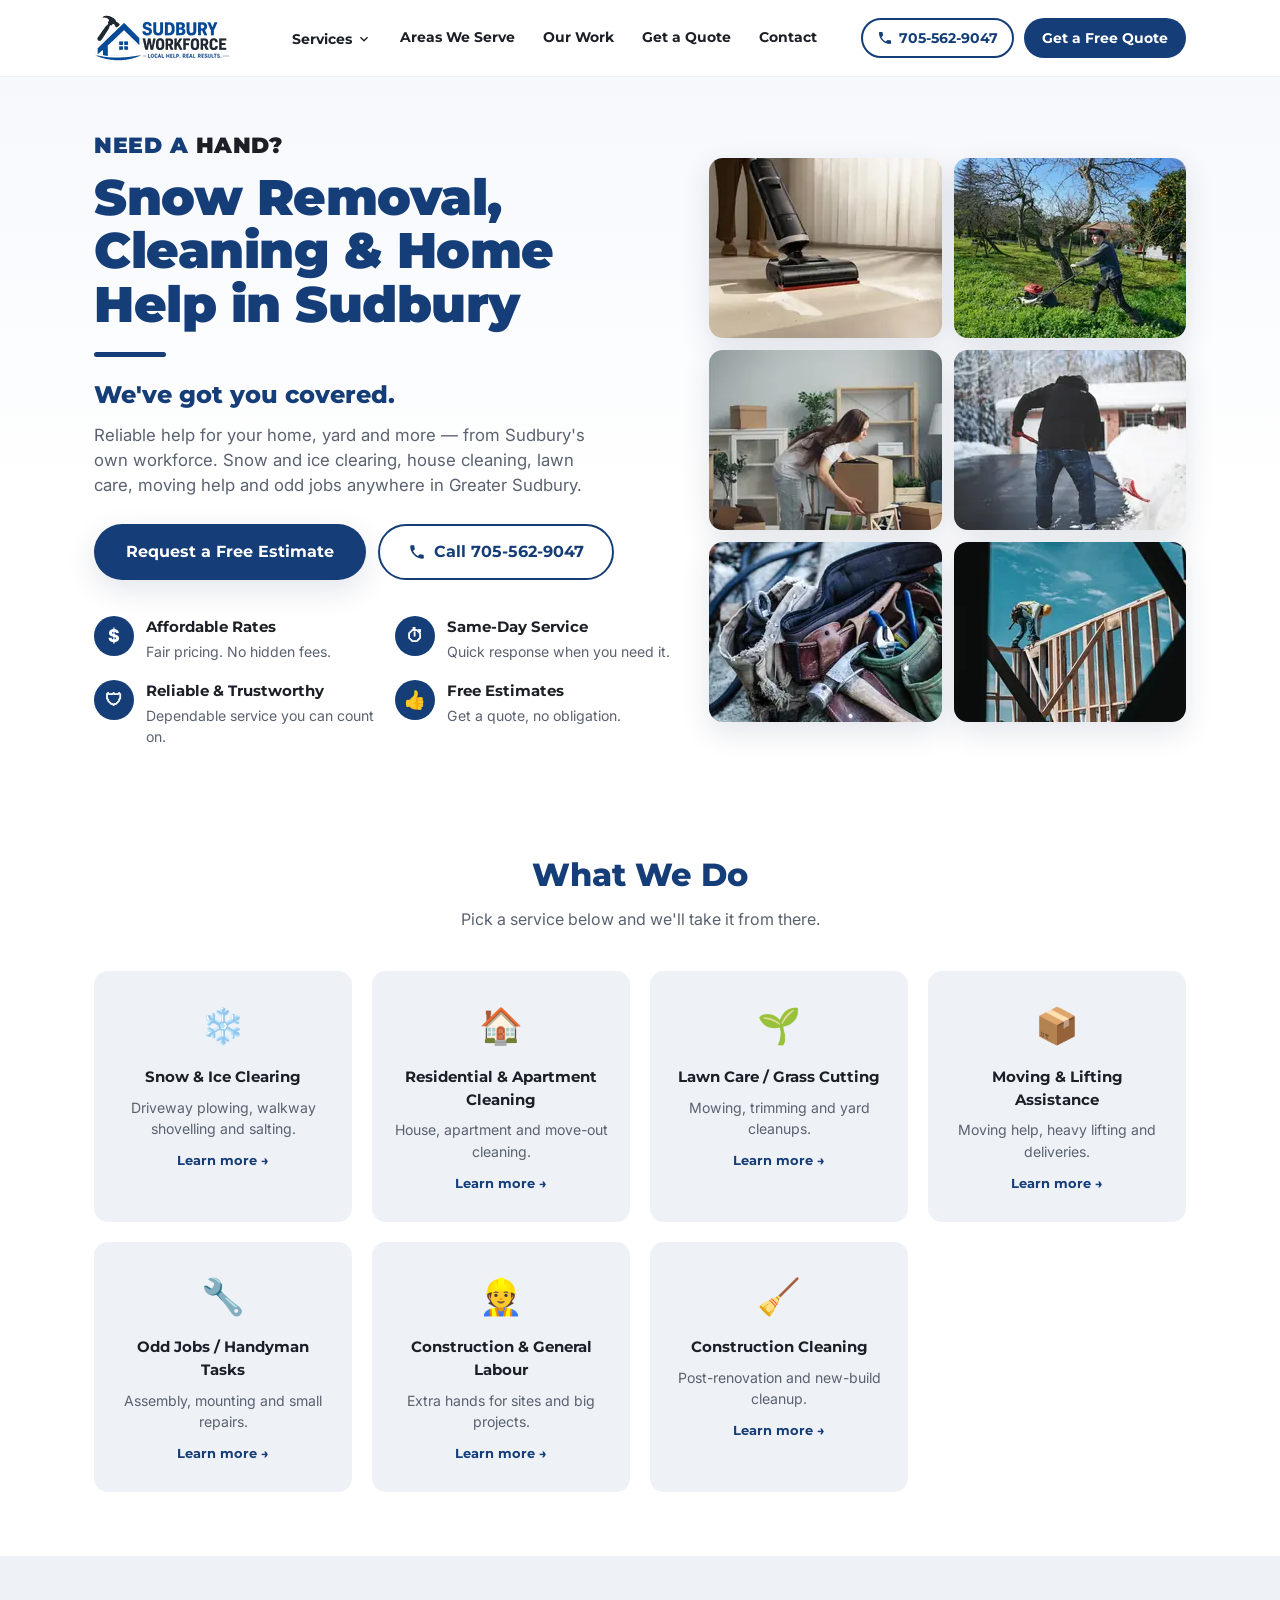
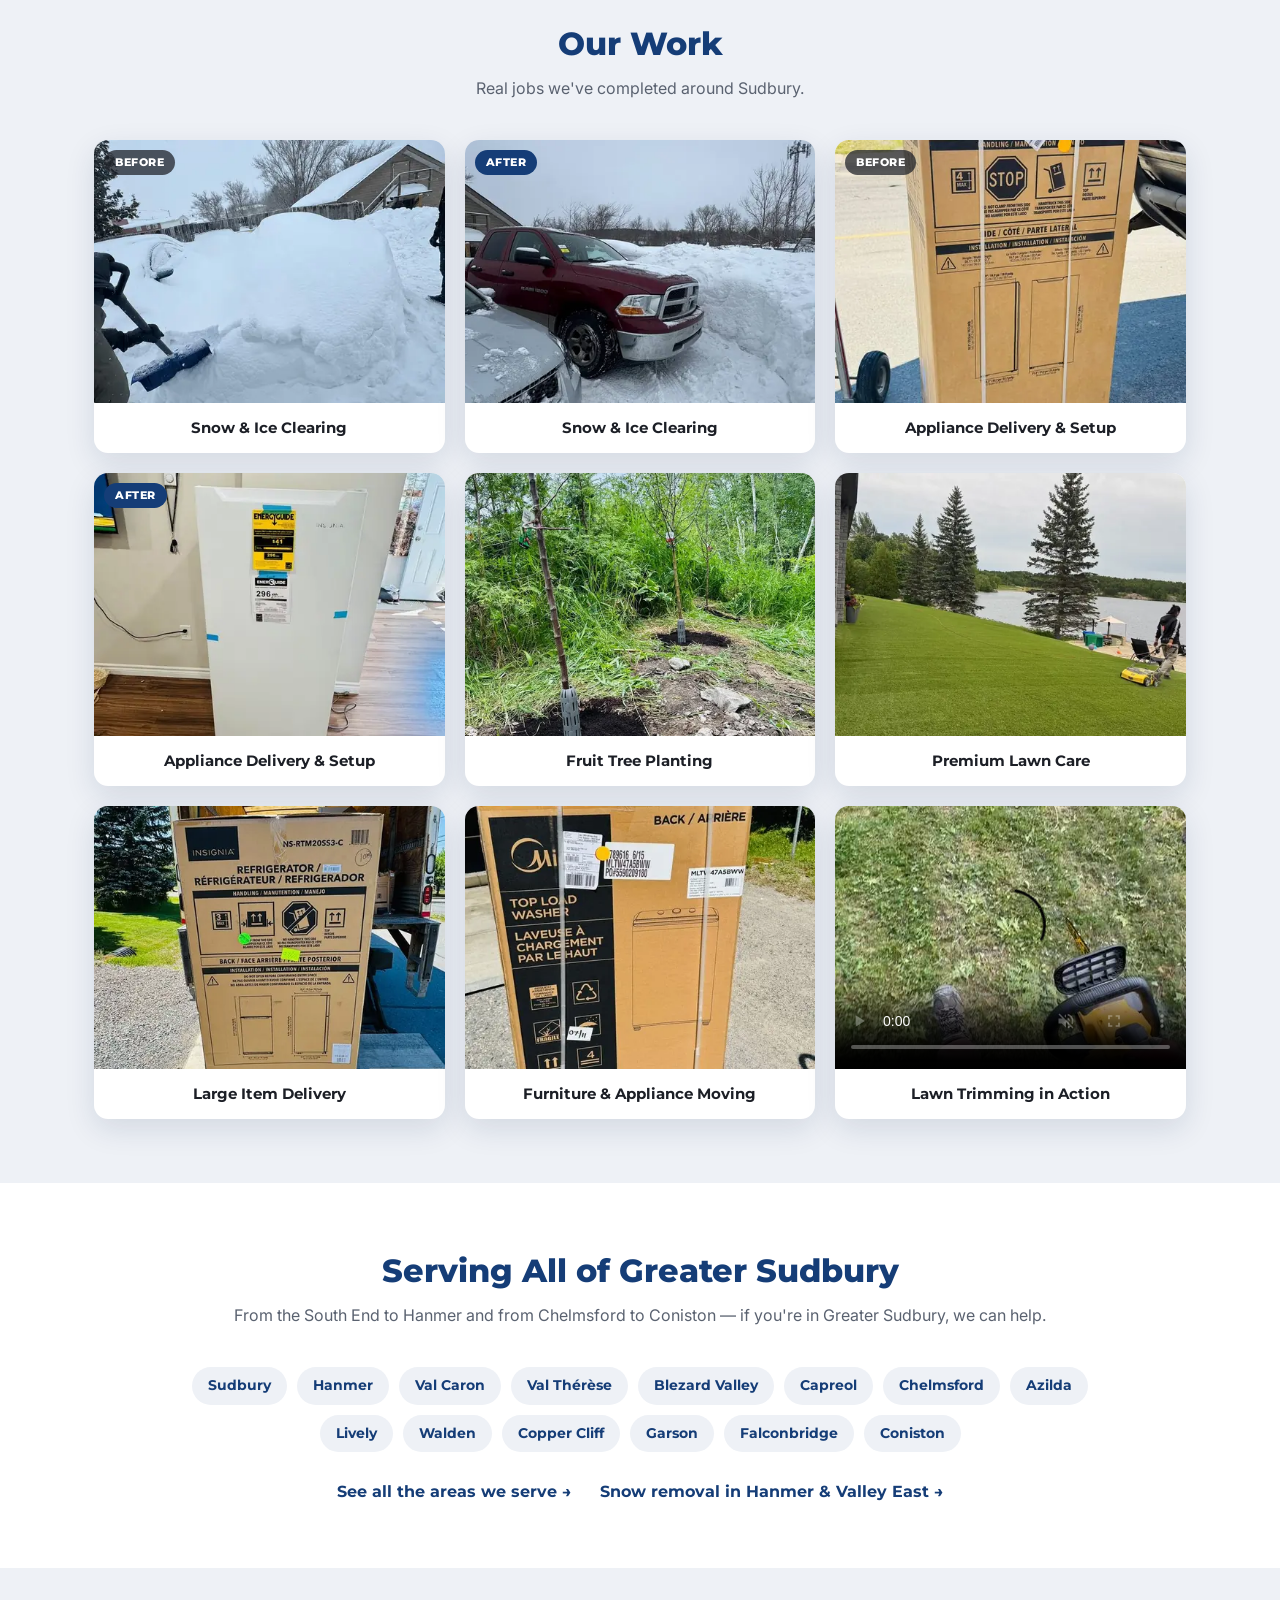
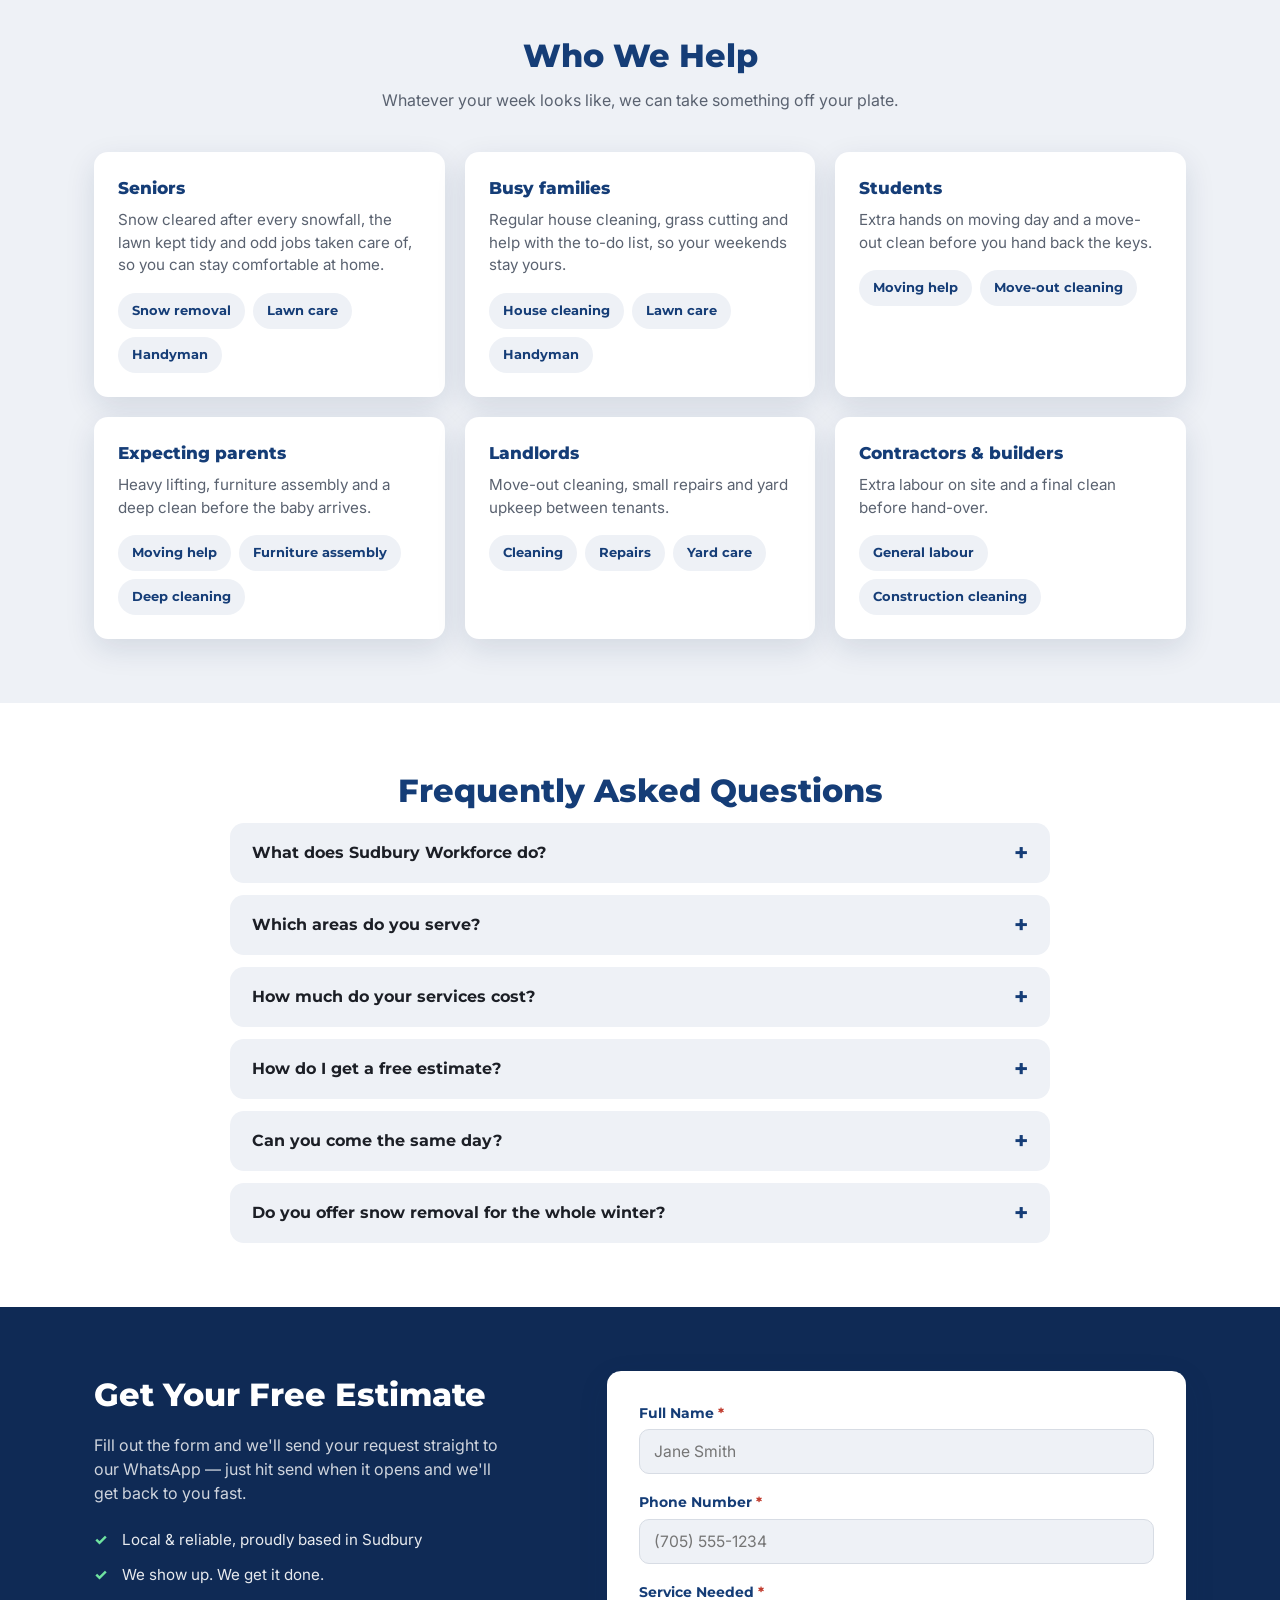
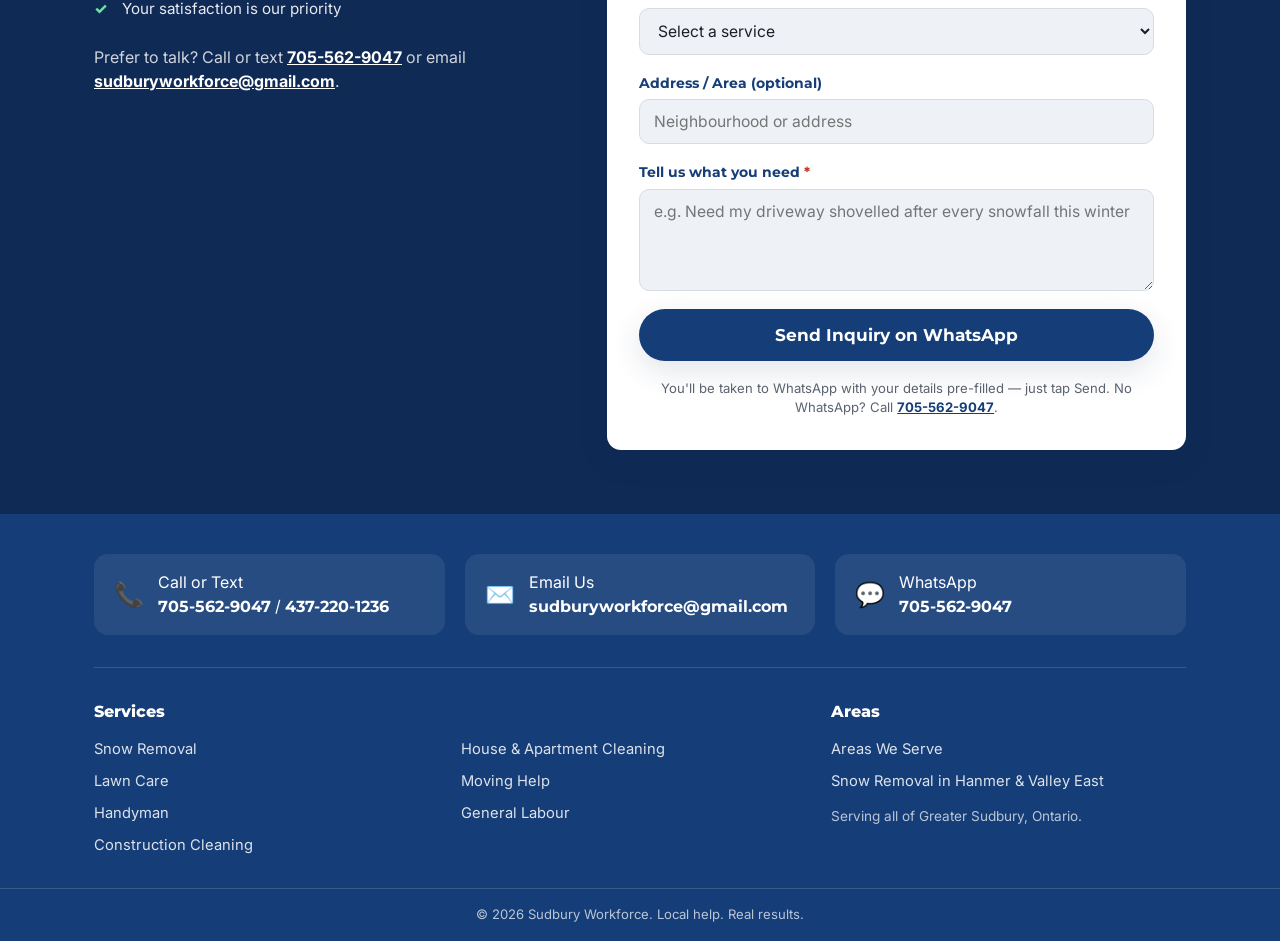
==== commit 2203b7e0: "feat: answer-first openings, home FAQ, service list and llms.txt for AI answers Service pages now op" ====
--- a/index.html
+++ b/index.html
@@ -29,7 +29,7 @@
 <link rel="preconnect" href="https://fonts.gstatic.com" crossorigin>
 <link rel="stylesheet" href="https://fonts.googleapis.com/css2?family=Montserrat:wght@700;800;900&amp;family=Inter:wght@400;700&amp;display=swap">
 <link rel="stylesheet" href="styles.css?v=b274d10a">
-<script type="application/ld+json">{"@context":"https://schema.org","@graph":[{"@type":"HomeAndConstructionBusiness","@id":"https://sudburyworkforce.github.io/sudburyworkforce/#business","name":"Sudbury Workforce","url":"https://sudburyworkforce.github.io/sudburyworkforce/","logo":"https://sudburyworkforce.github.io/sudburyworkforce/images/opt/logo-411.png","image":"https://sudburyworkforce.github.io/sudburyworkforce/images/opt/og/snow.jpg","description":"Snow removal, house and apartment cleaning, lawn care, moving help, handyman services and general labour for homes and businesses across Greater Sudbury, Ontario.","slogan":"Local help. Real results.","telephone":"+1-705-562-9047","email":"sudburyworkforce@gmail.com","contactPoint":[{"@type":"ContactPoint","contactType":"customer service","telephone":"+1-705-562-9047","email":"sudburyworkforce@gmail.com","availableLanguage":"English"}],"address":{"@type":"PostalAddress","addressLocality":"Sudbury","addressRegion":"ON","addressCountry":"CA"},"areaServed":[{"@type":"City","name":"Greater Sudbury, ON"},{"@type":"Place","name":"Sudbury, ON"},{"@type":"Place","name":"Hanmer, ON"},{"@type":"Place","name":"Val Caron, ON"},{"@type":"Place","name":"Val Thérèse, ON"},{"@type":"Place","name":"Blezard Valley, ON"},{"@type":"Place","name":"Capreol, ON"},{"@type":"Place","name":"Chelmsford, ON"},{"@type":"Place","name":"Azilda, ON"},{"@type":"Place","name":"Lively, ON"},{"@type":"Place","name":"Walden, ON"},{"@type":"Place","name":"Copper Cliff, ON"},{"@type":"Place","name":"Garson, ON"},{"@type":"Place","name":"Falconbridge, ON"},{"@type":"Place","name":"Coniston, ON"}]},{"@type":"WebSite","@id":"https://sudburyworkforce.github.io/sudburyworkforce/#website","name":"Sudbury Workforce","url":"https://sudburyworkforce.github.io/sudburyworkforce/","publisher":{"@id":"https://sudburyworkforce.github.io/sudburyworkforce/#business"}}]}</script>
+<script type="application/ld+json">{"@context":"https://schema.org","@graph":[{"@type":"HomeAndConstructionBusiness","@id":"https://sudburyworkforce.github.io/sudburyworkforce/#business","name":"Sudbury Workforce","url":"https://sudburyworkforce.github.io/sudburyworkforce/","logo":"https://sudburyworkforce.github.io/sudburyworkforce/images/opt/logo-411.png","image":"https://sudburyworkforce.github.io/sudburyworkforce/images/opt/og/snow.jpg","description":"Snow removal, house and apartment cleaning, lawn care, moving help, handyman services and general labour for homes and businesses across Greater Sudbury, Ontario.","slogan":"Local help. Real results.","telephone":"+1-705-562-9047","email":"sudburyworkforce@gmail.com","contactPoint":[{"@type":"ContactPoint","contactType":"customer service","telephone":"+1-705-562-9047","email":"sudburyworkforce@gmail.com","availableLanguage":"English"}],"address":{"@type":"PostalAddress","addressLocality":"Sudbury","addressRegion":"ON","addressCountry":"CA"},"areaServed":[{"@type":"City","name":"Greater Sudbury, ON"},{"@type":"Place","name":"Sudbury, ON"},{"@type":"Place","name":"Hanmer, ON"},{"@type":"Place","name":"Val Caron, ON"},{"@type":"Place","name":"Val Thérèse, ON"},{"@type":"Place","name":"Blezard Valley, ON"},{"@type":"Place","name":"Capreol, ON"},{"@type":"Place","name":"Chelmsford, ON"},{"@type":"Place","name":"Azilda, ON"},{"@type":"Place","name":"Lively, ON"},{"@type":"Place","name":"Walden, ON"},{"@type":"Place","name":"Copper Cliff, ON"},{"@type":"Place","name":"Garson, ON"},{"@type":"Place","name":"Falconbridge, ON"},{"@type":"Place","name":"Coniston, ON"}],"hasOfferCatalog":{"@type":"OfferCatalog","name":"Services","itemListElement":[{"@type":"Offer","itemOffered":{"@type":"Service","name":"Snow Removal","url":"https://sudburyworkforce.github.io/sudburyworkforce/snow-removal-sudbury/"}},{"@type":"Offer","itemOffered":{"@type":"Service","name":"House & Apartment Cleaning","url":"https://sudburyworkforce.github.io/sudburyworkforce/house-cleaning-sudbury/"}},{"@type":"Offer","itemOffered":{"@type":"Service","name":"Lawn Care","url":"https://sudburyworkforce.github.io/sudburyworkforce/lawn-care-sudbury/"}},{"@type":"Offer","itemOffered":{"@type":"Service","name":"Moving Help","url":"https://sudburyworkforce.github.io/sudburyworkforce/moving-help-sudbury/"}},{"@type":"Offer","itemOffered":{"@type":"Service","name":"Handyman","url":"https://sudburyworkforce.github.io/sudburyworkforce/handyman-sudbury/"}},{"@type":"Offer","itemOffered":{"@type":"Service","name":"General Labour","url":"https://sudburyworkforce.github.io/sudburyworkforce/general-labour-sudbury/"}},{"@type":"Offer","itemOffered":{"@type":"Service","name":"Construction Cleaning","url":"https://sudburyworkforce.github.io/sudburyworkforce/construction-cleaning-sudbury/"}}]}},{"@type":"WebSite","@id":"https://sudburyworkforce.github.io/sudburyworkforce/#website","name":"Sudbury Workforce","url":"https://sudburyworkforce.github.io/sudburyworkforce/","publisher":{"@id":"https://sudburyworkforce.github.io/sudburyworkforce/#business"}},{"@type":"FAQPage","@id":"https://sudburyworkforce.github.io/sudburyworkforce/#faq","url":"https://sudburyworkforce.github.io/sudburyworkforce/","mainEntity":[{"@type":"Question","name":"What does Sudbury Workforce do?","acceptedAnswer":{"@type":"Answer","text":"Sudbury Workforce is a local crew that helps homes and businesses across Greater Sudbury, Ontario with snow removal, house and apartment cleaning, lawn care, moving help, handyman jobs, general labour and construction cleaning."}},{"@type":"Question","name":"Which areas do you serve?","acceptedAnswer":{"@type":"Answer","text":"All of Greater Sudbury: Downtown, New Sudbury, the South End and Minnow Lake, plus Hanmer, Val Caron, Val Thérèse, Blezard Valley, Capreol, Chelmsford, Azilda, Lively, Walden, Copper Cliff, Garson, Falconbridge and Coniston. See all the areas we serve."}},{"@type":"Question","name":"How much do your services cost?","acceptedAnswer":{"@type":"Answer","text":"Every job is quoted on its own, based on its size and what you need done, so we don't publish set prices. Estimates are always free, with no obligation."}},{"@type":"Question","name":"How do I get a free estimate?","acceptedAnswer":{"@type":"Answer","text":"Call, text or WhatsApp 705-562-9047, email sudburyworkforce@gmail.com, or fill out the form below. Tell us what you need and where, and we'll get back to you fast."}},{"@type":"Question","name":"Can you come the same day?","acceptedAnswer":{"@type":"Answer","text":"Yes. We offer same-day service when you need it, from a driveway after a storm to extra hands on moving day."}},{"@type":"Question","name":"Do you offer snow removal for the whole winter?","acceptedAnswer":{"@type":"Answer","text":"Yes. Choose a one-time clear-out, a visit after every snowfall, or a whole-winter plan, and overnight snow is cleared before you head out in the morning. See snow removal in Sudbury."}}]}]}</script>
 </head>
 <body>
 <a class="skip-link" href="#top">Skip to content</a>
@@ -140,6 +140,38 @@
   </div>
 </section>
 
+<section class="section" id="faq">
+  <div class="container">
+    <h2 class="section-title">Frequently Asked Questions</h2>
+    <div class="faq">
+      <details>
+        <summary>What does Sudbury Workforce do?</summary>
+        <p>Sudbury Workforce is a local crew that helps homes and businesses across Greater Sudbury, Ontario with snow removal, house and apartment cleaning, lawn care, moving help, handyman jobs, general labour and construction cleaning.</p>
+      </details>
+      <details>
+        <summary>Which areas do you serve?</summary>
+        <p>All of Greater Sudbury: Downtown, New Sudbury, the South End and Minnow Lake, plus Hanmer, Val Caron, Val Thérèse, Blezard Valley, Capreol, Chelmsford, Azilda, Lively, Walden, Copper Cliff, Garson, Falconbridge and Coniston. <a href="areas-we-serve/">See all the areas we serve</a>.</p>
+      </details>
+      <details>
+        <summary>How much do your services cost?</summary>
+        <p>Every job is quoted on its own, based on its size and what you need done, so we don't publish set prices. Estimates are always free, with no obligation.</p>
+      </details>
+      <details>
+        <summary>How do I get a free estimate?</summary>
+        <p>Call, text or WhatsApp <a href="tel:+17055629047">705-562-9047</a>, email <a href="mailto:sudburyworkforce@gmail.com">sudburyworkforce@gmail.com</a>, or fill out the form below. Tell us what you need and where, and we'll get back to you fast.</p>
+      </details>
+      <details>
+        <summary>Can you come the same day?</summary>
+        <p>Yes. We offer same-day service when you need it, from a driveway after a storm to extra hands on moving day.</p>
+      </details>
+      <details>
+        <summary>Do you offer snow removal for the whole winter?</summary>
+        <p>Yes. Choose a one-time clear-out, a visit after every snowfall, or a whole-winter plan, and overnight snow is cleared before you head out in the morning. <a href="snow-removal-sudbury/">See snow removal in Sudbury</a>.</p>
+      </details>
+    </div>
+  </div>
+</section>
+
 <section class="inquiry" id="inquiry">
   <div class="container inquiry-inner">
     <div class="inquiry-copy">
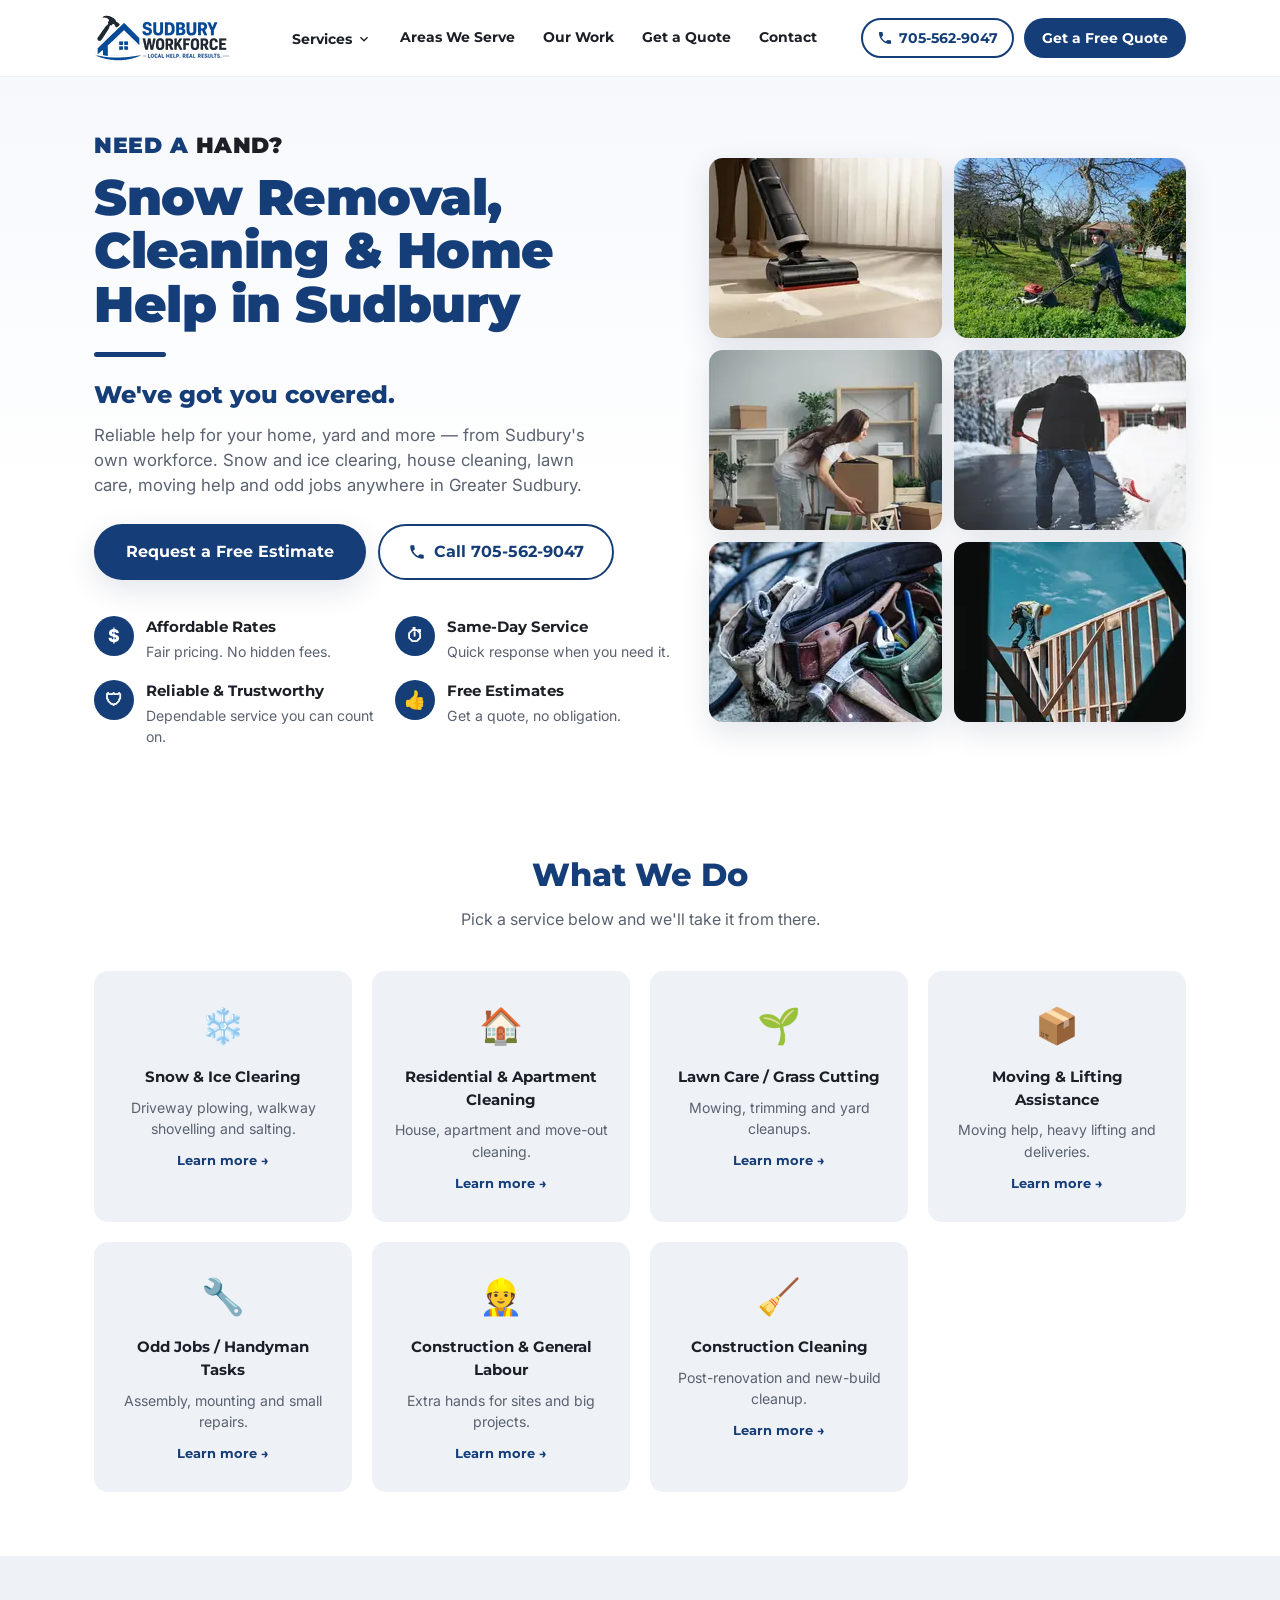
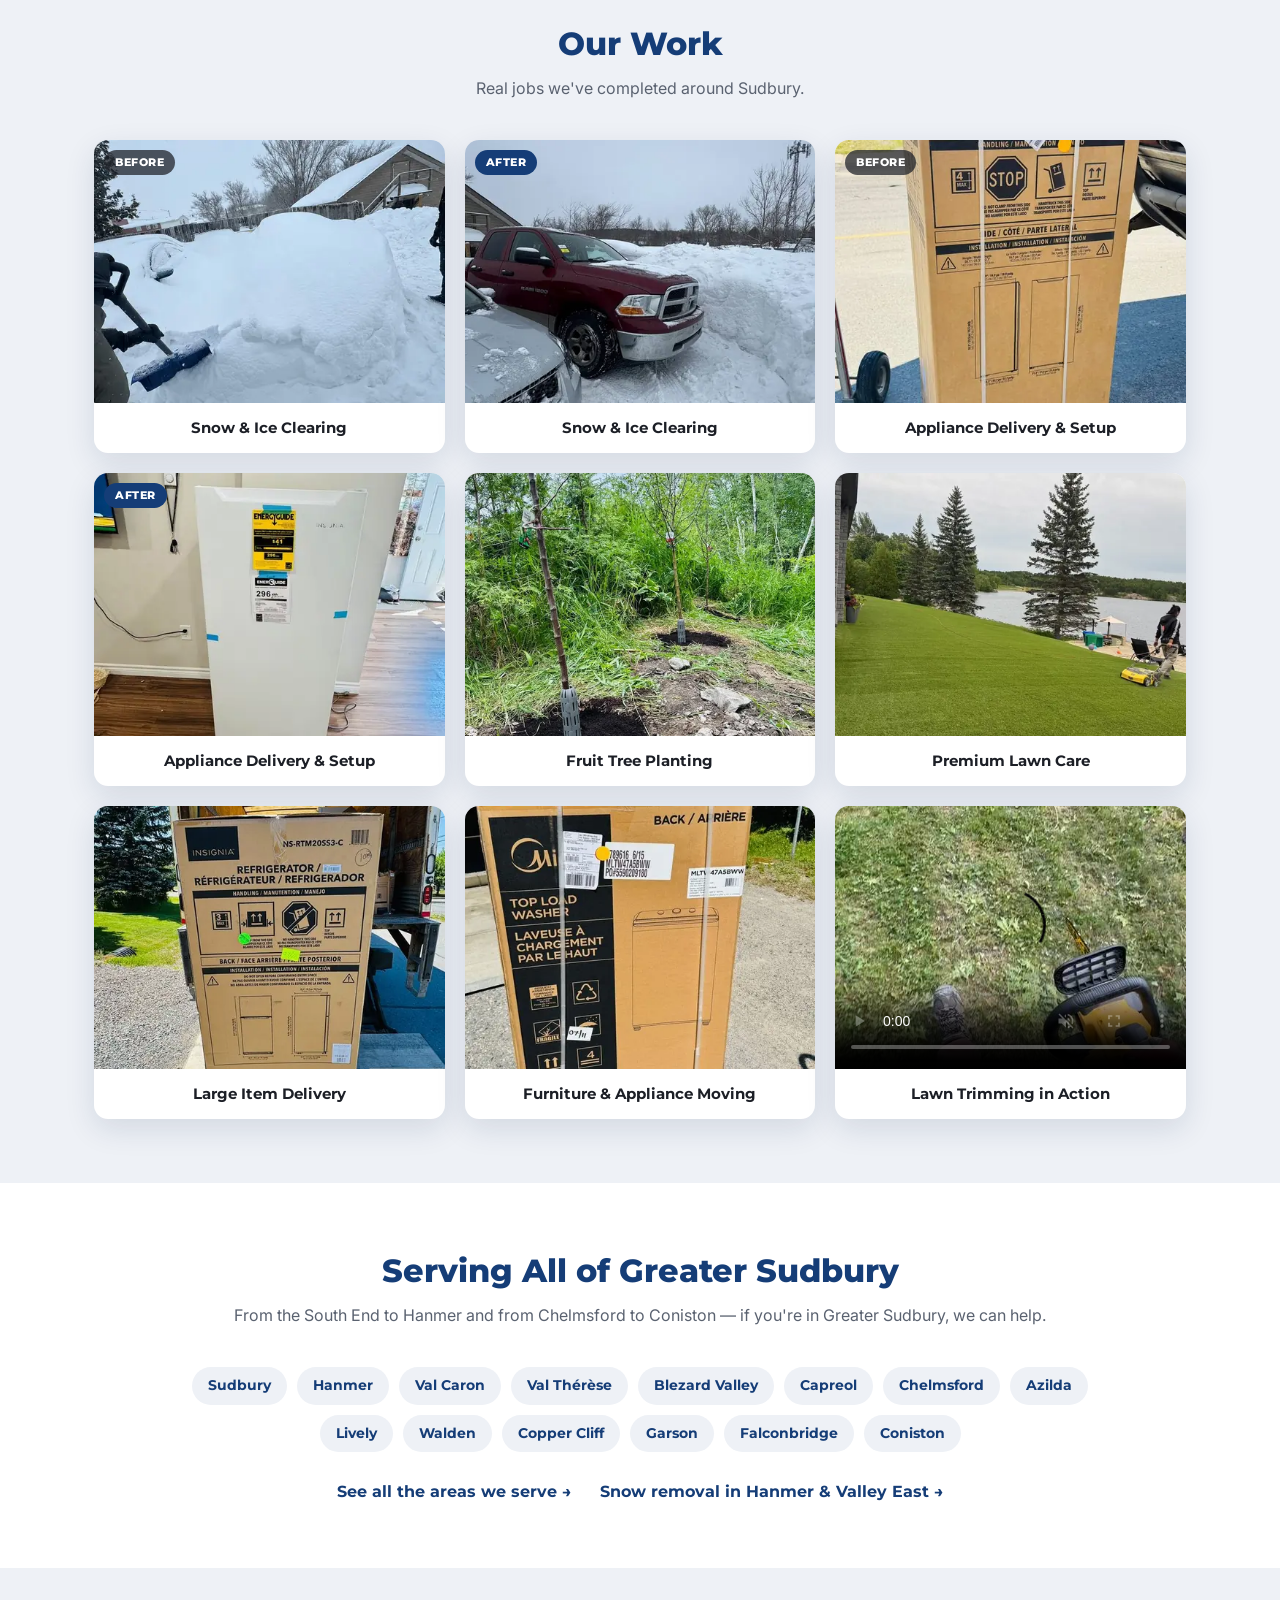
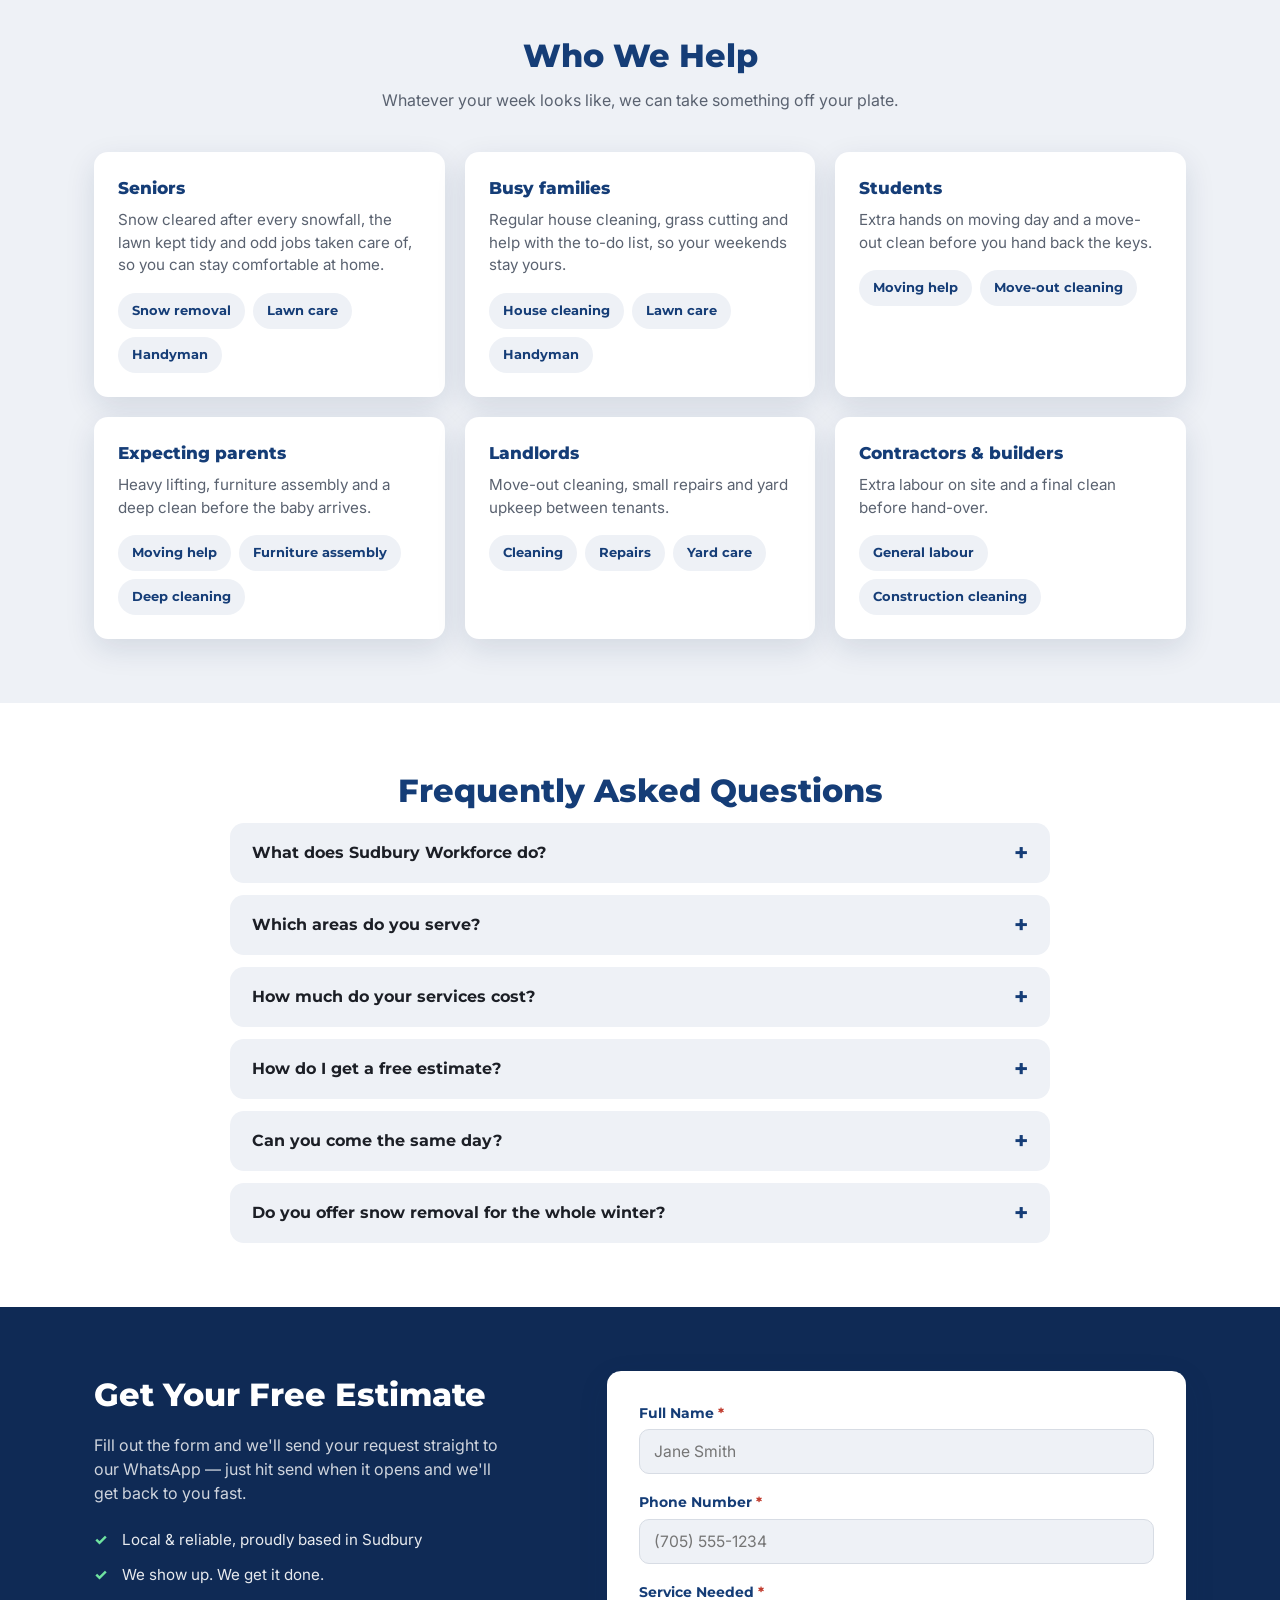
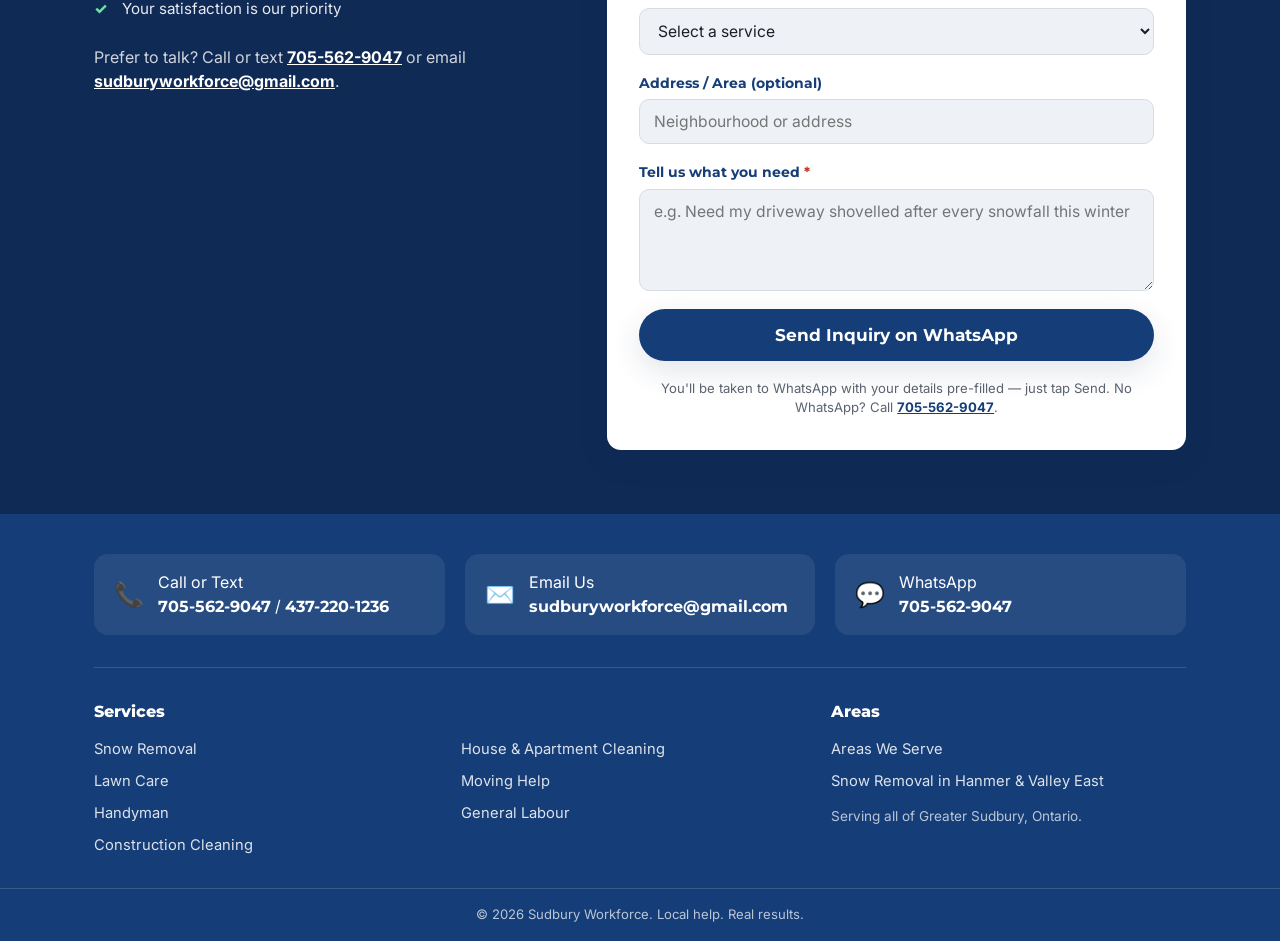
==== commit 91040989: "feat: snow page keyword and lead-generation update Target low-competition Sudbury snow searches: "sn" ====
--- a/index.html
+++ b/index.html
@@ -28,7 +28,7 @@
 <link rel="preconnect" href="https://fonts.googleapis.com">
 <link rel="preconnect" href="https://fonts.gstatic.com" crossorigin>
 <link rel="stylesheet" href="https://fonts.googleapis.com/css2?family=Montserrat:wght@700;800;900&amp;family=Inter:wght@400;700&amp;display=swap">
-<link rel="stylesheet" href="styles.css?v=b274d10a">
+<link rel="stylesheet" href="styles.css?v=5cbcc014">
 <script type="application/ld+json">{"@context":"https://schema.org","@graph":[{"@type":"HomeAndConstructionBusiness","@id":"https://sudburyworkforce.github.io/sudburyworkforce/#business","name":"Sudbury Workforce","url":"https://sudburyworkforce.github.io/sudburyworkforce/","logo":"https://sudburyworkforce.github.io/sudburyworkforce/images/opt/logo-411.png","image":"https://sudburyworkforce.github.io/sudburyworkforce/images/opt/og/snow.jpg","description":"Snow removal, house and apartment cleaning, lawn care, moving help, handyman services and general labour for homes and businesses across Greater Sudbury, Ontario.","slogan":"Local help. Real results.","telephone":"+1-705-562-9047","email":"sudburyworkforce@gmail.com","contactPoint":[{"@type":"ContactPoint","contactType":"customer service","telephone":"+1-705-562-9047","email":"sudburyworkforce@gmail.com","availableLanguage":"English"}],"address":{"@type":"PostalAddress","addressLocality":"Sudbury","addressRegion":"ON","addressCountry":"CA"},"areaServed":[{"@type":"City","name":"Greater Sudbury, ON"},{"@type":"Place","name":"Sudbury, ON"},{"@type":"Place","name":"Hanmer, ON"},{"@type":"Place","name":"Val Caron, ON"},{"@type":"Place","name":"Val Thérèse, ON"},{"@type":"Place","name":"Blezard Valley, ON"},{"@type":"Place","name":"Capreol, ON"},{"@type":"Place","name":"Chelmsford, ON"},{"@type":"Place","name":"Azilda, ON"},{"@type":"Place","name":"Lively, ON"},{"@type":"Place","name":"Walden, ON"},{"@type":"Place","name":"Copper Cliff, ON"},{"@type":"Place","name":"Garson, ON"},{"@type":"Place","name":"Falconbridge, ON"},{"@type":"Place","name":"Coniston, ON"}],"hasOfferCatalog":{"@type":"OfferCatalog","name":"Services","itemListElement":[{"@type":"Offer","itemOffered":{"@type":"Service","name":"Snow Removal","url":"https://sudburyworkforce.github.io/sudburyworkforce/snow-removal-sudbury/"}},{"@type":"Offer","itemOffered":{"@type":"Service","name":"House & Apartment Cleaning","url":"https://sudburyworkforce.github.io/sudburyworkforce/house-cleaning-sudbury/"}},{"@type":"Offer","itemOffered":{"@type":"Service","name":"Lawn Care","url":"https://sudburyworkforce.github.io/sudburyworkforce/lawn-care-sudbury/"}},{"@type":"Offer","itemOffered":{"@type":"Service","name":"Moving Help","url":"https://sudburyworkforce.github.io/sudburyworkforce/moving-help-sudbury/"}},{"@type":"Offer","itemOffered":{"@type":"Service","name":"Handyman","url":"https://sudburyworkforce.github.io/sudburyworkforce/handyman-sudbury/"}},{"@type":"Offer","itemOffered":{"@type":"Service","name":"General Labour","url":"https://sudburyworkforce.github.io/sudburyworkforce/general-labour-sudbury/"}},{"@type":"Offer","itemOffered":{"@type":"Service","name":"Construction Cleaning","url":"https://sudburyworkforce.github.io/sudburyworkforce/construction-cleaning-sudbury/"}}]}},{"@type":"WebSite","@id":"https://sudburyworkforce.github.io/sudburyworkforce/#website","name":"Sudbury Workforce","url":"https://sudburyworkforce.github.io/sudburyworkforce/","publisher":{"@id":"https://sudburyworkforce.github.io/sudburyworkforce/#business"}},{"@type":"FAQPage","@id":"https://sudburyworkforce.github.io/sudburyworkforce/#faq","url":"https://sudburyworkforce.github.io/sudburyworkforce/","mainEntity":[{"@type":"Question","name":"What does Sudbury Workforce do?","acceptedAnswer":{"@type":"Answer","text":"Sudbury Workforce is a local crew that helps homes and businesses across Greater Sudbury, Ontario with snow removal, house and apartment cleaning, lawn care, moving help, handyman jobs, general labour and construction cleaning."}},{"@type":"Question","name":"Which areas do you serve?","acceptedAnswer":{"@type":"Answer","text":"All of Greater Sudbury: Downtown, New Sudbury, the South End and Minnow Lake, plus Hanmer, Val Caron, Val Thérèse, Blezard Valley, Capreol, Chelmsford, Azilda, Lively, Walden, Copper Cliff, Garson, Falconbridge and Coniston. See all the areas we serve."}},{"@type":"Question","name":"How much do your services cost?","acceptedAnswer":{"@type":"Answer","text":"Every job is quoted on its own, based on its size and what you need done, so we don't publish set prices. Estimates are always free, with no obligation."}},{"@type":"Question","name":"How do I get a free estimate?","acceptedAnswer":{"@type":"Answer","text":"Call, text or WhatsApp 705-562-9047, email sudburyworkforce@gmail.com, or fill out the form below. Tell us what you need and where, and we'll get back to you fast."}},{"@type":"Question","name":"Can you come the same day?","acceptedAnswer":{"@type":"Answer","text":"Yes. We offer same-day service when you need it, from a driveway after a storm to extra hands on moving day."}},{"@type":"Question","name":"Do you offer snow removal for the whole winter?","acceptedAnswer":{"@type":"Answer","text":"Yes. Choose a one-time clear-out, a visit after every snowfall, or a whole-winter plan, and overnight snow is cleared before you head out in the morning. See snow removal in Sudbury."}}]}]}</script>
 </head>
 <body>
--- a/styles.css
+++ b/styles.css
@@ -860,6 +860,65 @@
   transform: translateY(-2px);
 }
 
+.btn-whatsapp {
+  background: var(--whatsapp);
+  color: var(--white);
+  padding: 16px 32px;
+  font-size: 1rem;
+  box-shadow: var(--shadow);
+}
+
+.btn-whatsapp:hover { transform: translateY(-2px); filter: brightness(1.08); }
+
+.btn-outline-light {
+  background: transparent;
+  color: var(--white);
+  border: 2px solid rgba(255, 255, 255, 0.85);
+  padding: 14px 28px;
+  font-size: 1rem;
+}
+
+.btn-outline-light:hover { background: var(--white); color: var(--navy); }
+
+/* "Now booking" line under the hero copy */
+.hero-copy .hero-note {
+  display: inline-block;
+  margin: -8px 0 22px;
+  padding: 6px 14px;
+  border-radius: 999px;
+  background: var(--gray-light);
+  color: var(--navy);
+  font-family: var(--font-head);
+  font-weight: 700;
+  font-size: 0.88rem;
+}
+
+/* Mid-page quick-quote band */
+.quote-band {
+  background: var(--navy);
+  color: var(--white);
+  padding: 44px 0;
+  text-align: center;
+}
+
+.quote-band-title {
+  font-family: var(--font-head);
+  font-weight: 800;
+  font-size: clamp(1.2rem, 3vw, 1.6rem);
+  margin: 0 auto 10px;
+  max-width: 760px;
+}
+
+.quote-band-text {
+  margin: 0 auto 22px;
+  max-width: 680px;
+  color: rgba(255, 255, 255, 0.85);
+}
+
+.quote-band .hero-actions { justify-content: center; }
+
+.check-list.check-list-single { grid-template-columns: 1fr; }
+
 .hero-points {
   list-style: none;
   margin: 24px 0 0;
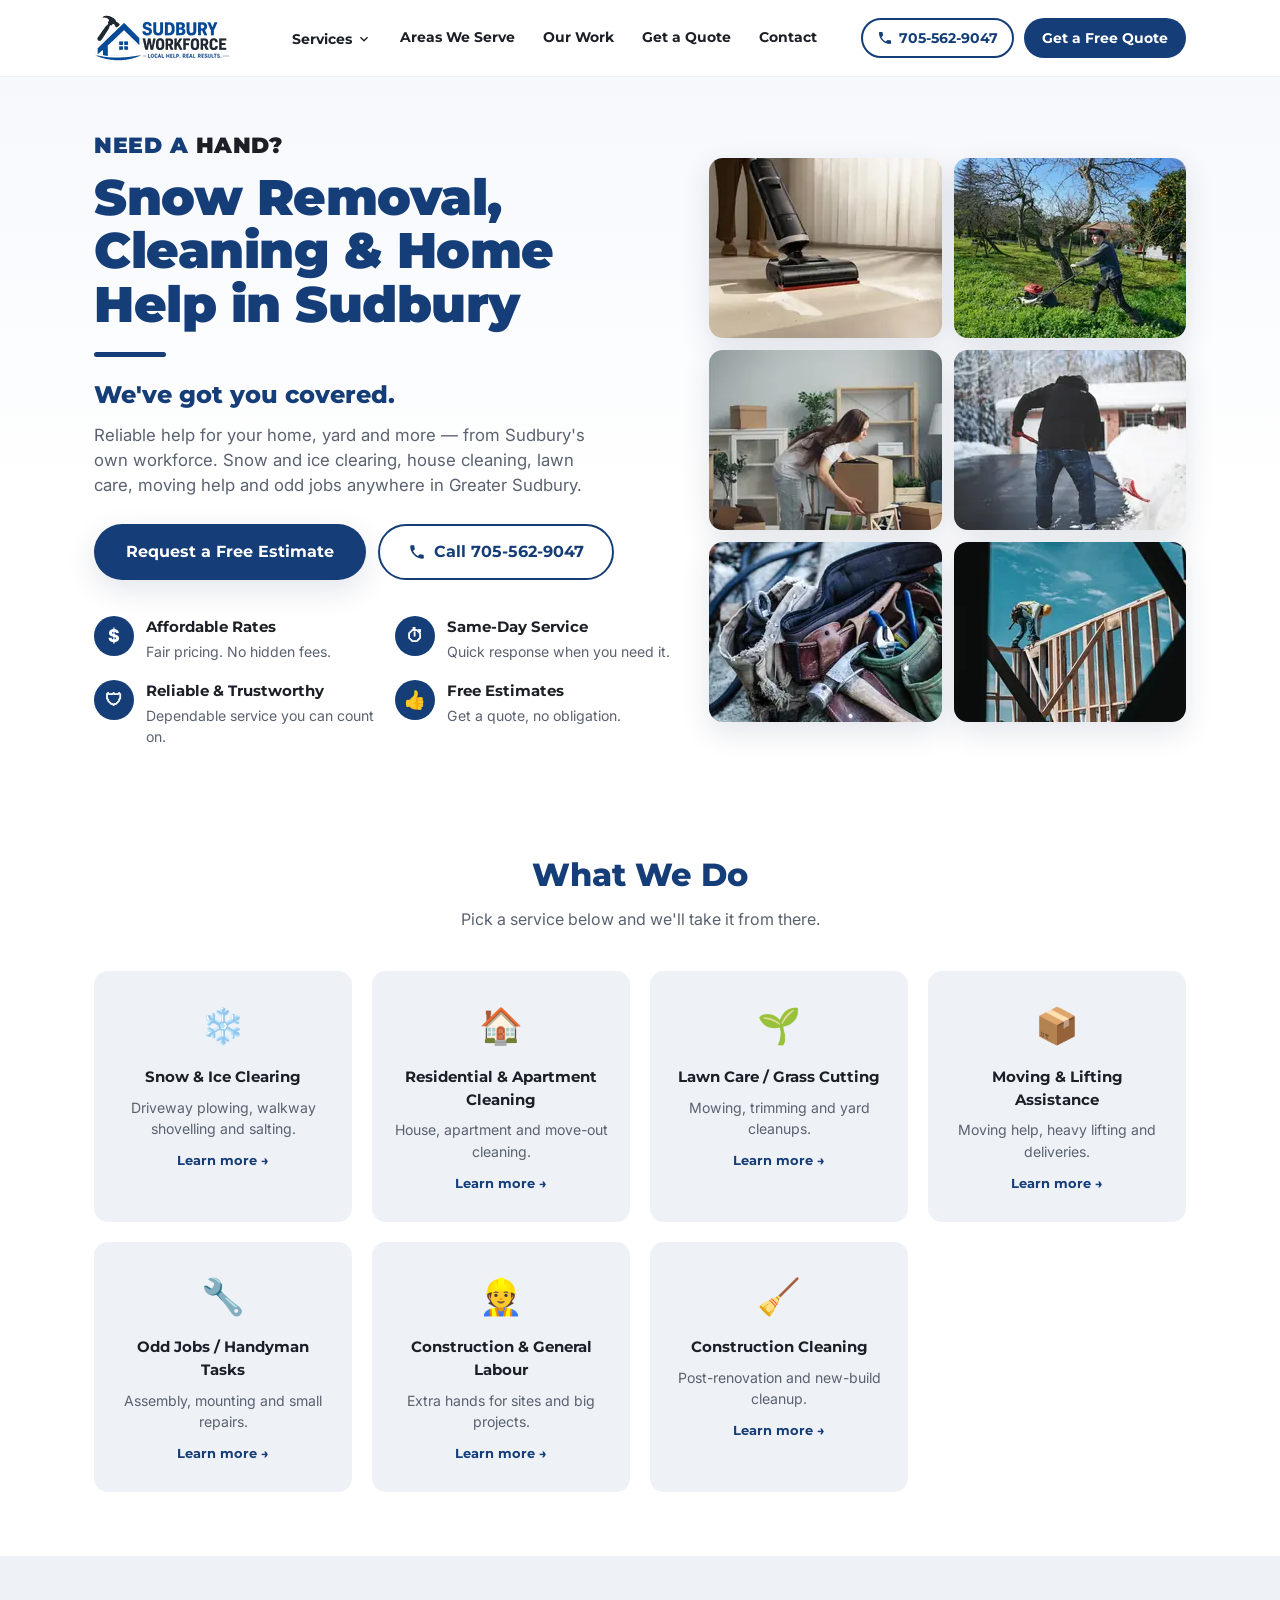
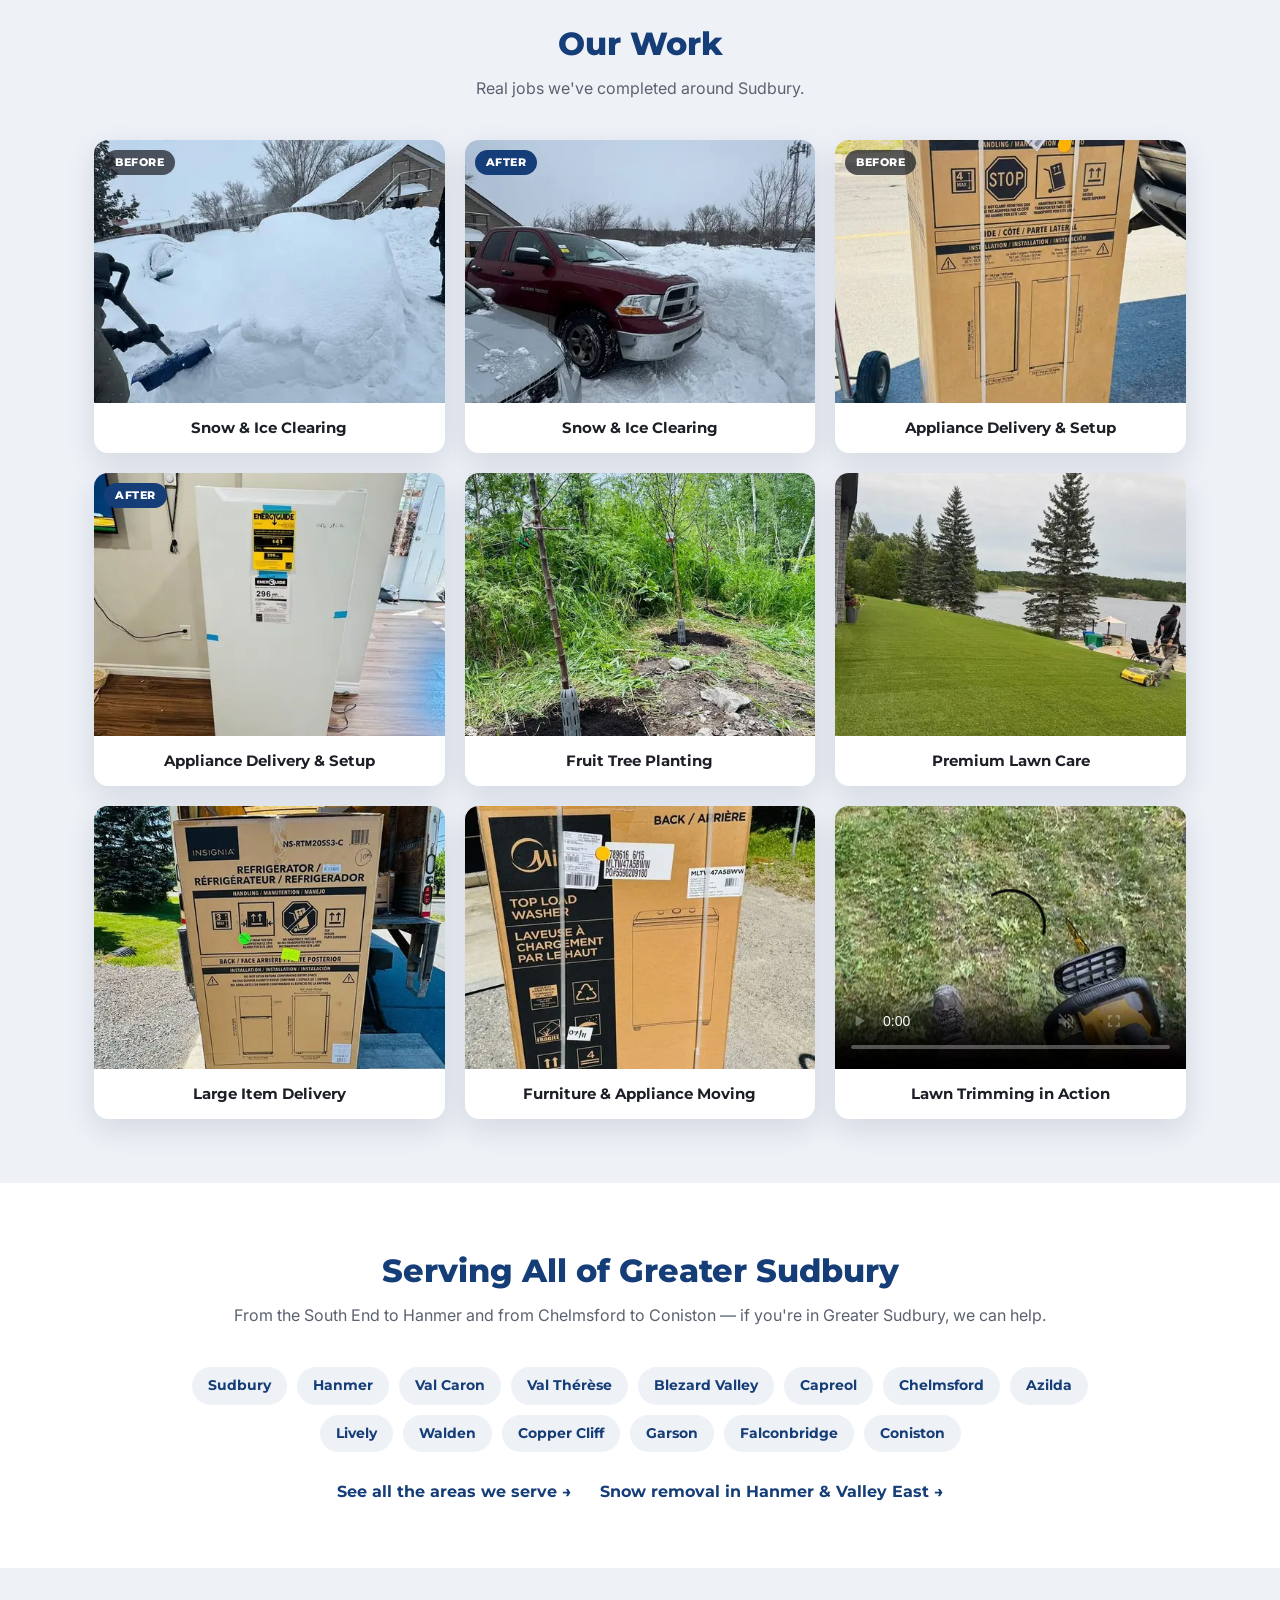
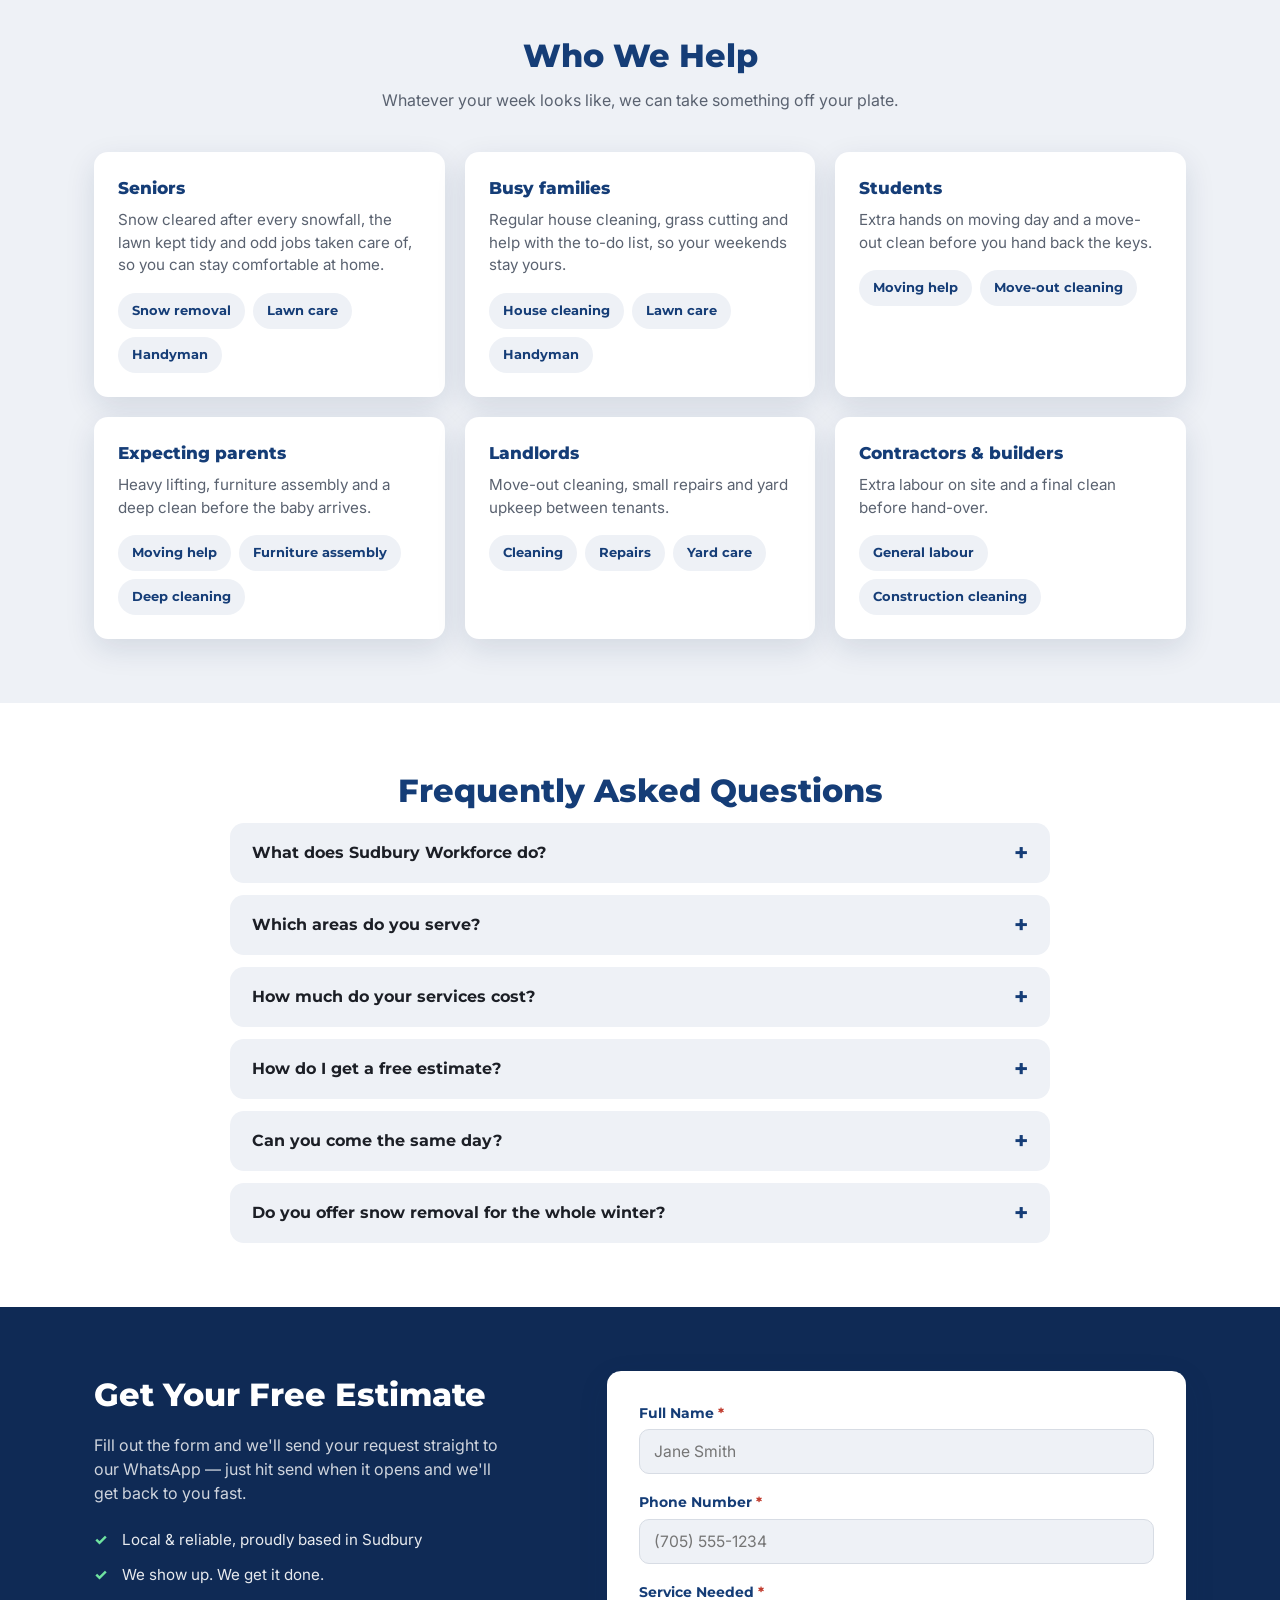
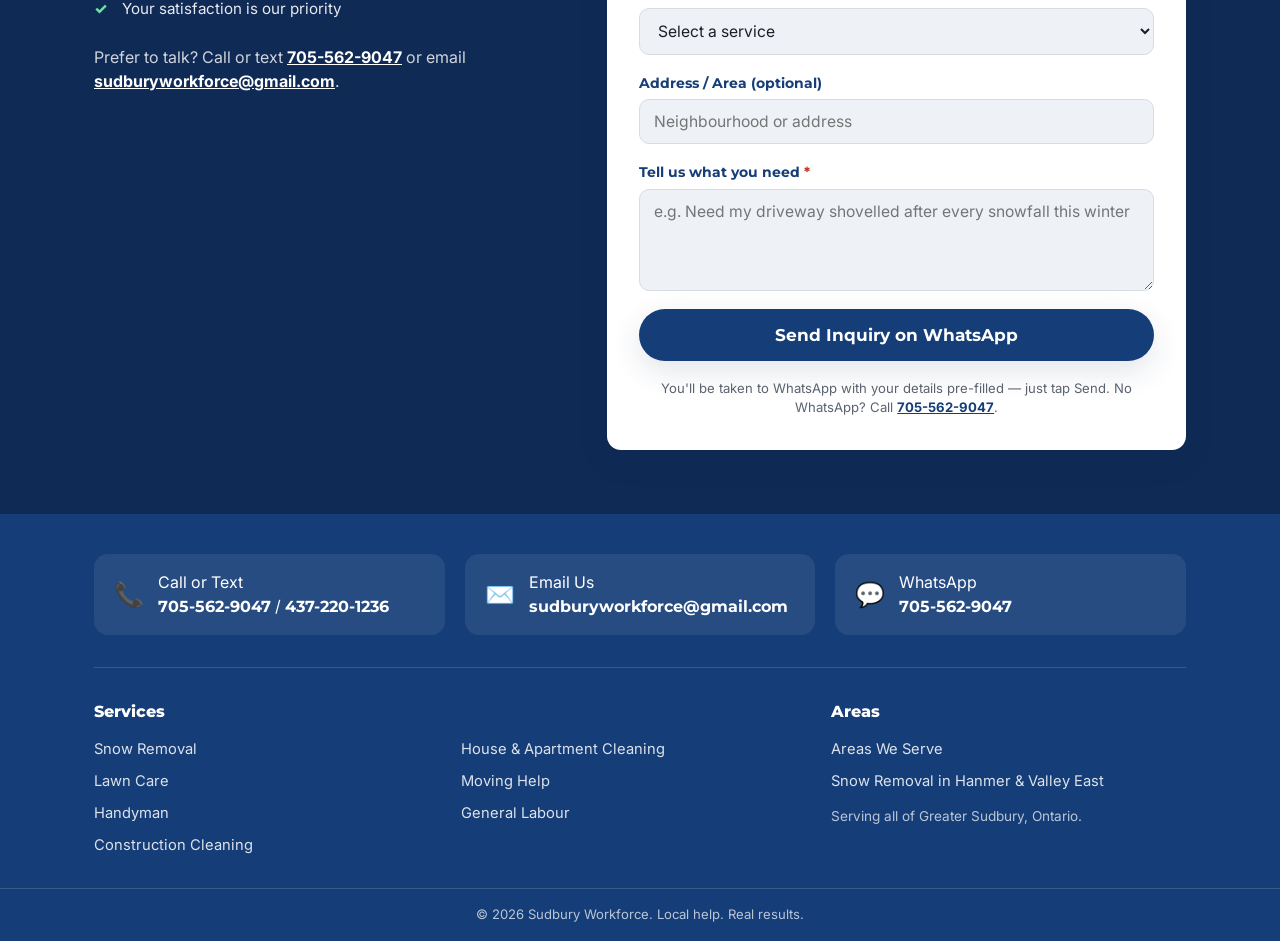
==== commit 2d7f20e7: "fix: tab icon shows in every browser (favicon.ico, white tile for dark tabs, cache-busting versions)" ====
--- a/index.html
+++ b/index.html
@@ -22,8 +22,9 @@
 <meta name="twitter:title" content="Snow Removal &amp; Home Help in Sudbury | Sudbury Workforce">
 <meta name="twitter:description" content="Snow removal, house cleaning, lawn care, moving help and handyman services in Sudbury, ON. Same-day service and free estimates. Call 705-562-9047.">
 <meta name="twitter:image" content="https://sudburyworkforce.github.io/sudburyworkforce/images/opt/og/snow.jpg">
-<link rel="icon" type="image/png" sizes="32x32" href="images/opt/favicon-32.png">
-<link rel="apple-touch-icon" href="images/opt/apple-touch-icon.png">
+<link rel="icon" sizes="16x16 32x32 48x48" href="images/opt/favicon.ico?v=3f25630f">
+<link rel="icon" type="image/png" sizes="32x32" href="images/opt/favicon-32.png?v=912d21ab">
+<link rel="apple-touch-icon" href="images/opt/apple-touch-icon.png?v=6f25da8b">
 <meta name="theme-color" content="#153d77">
 <link rel="preconnect" href="https://fonts.googleapis.com">
 <link rel="preconnect" href="https://fonts.gstatic.com" crossorigin>
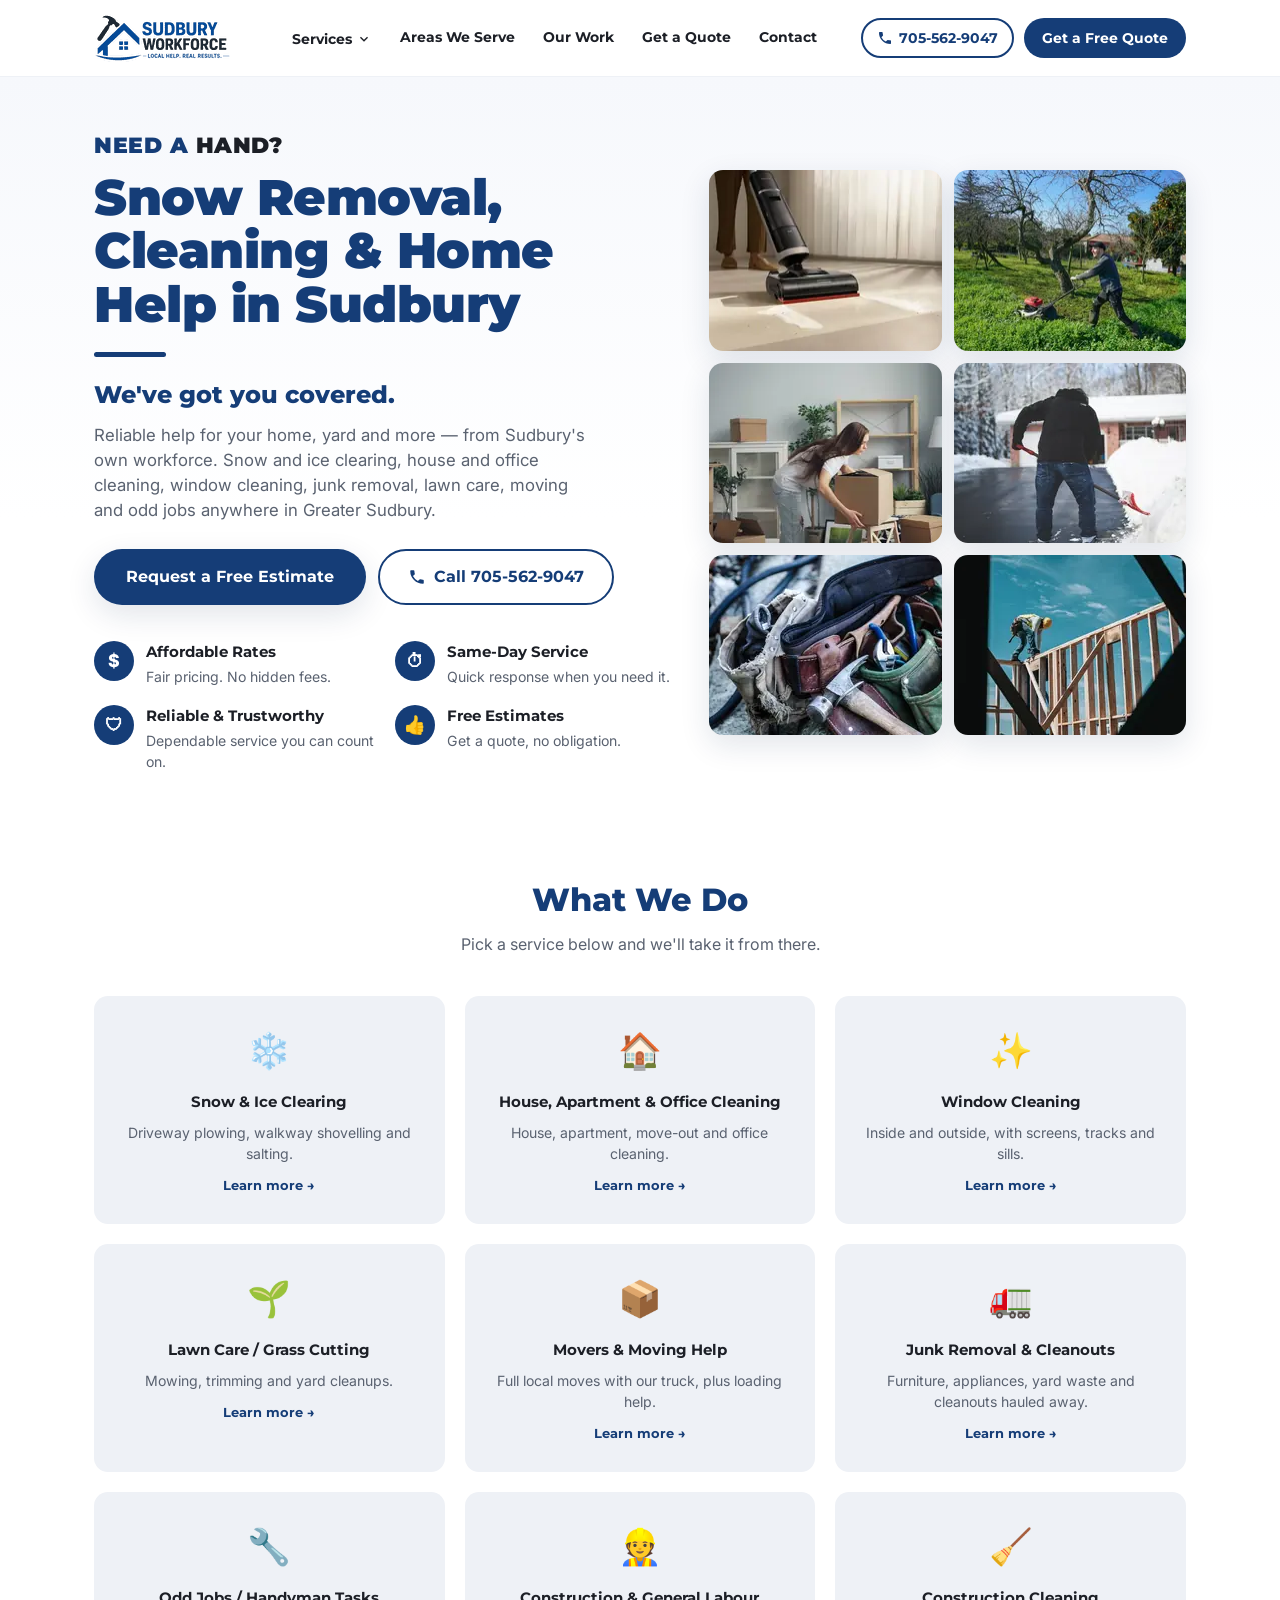
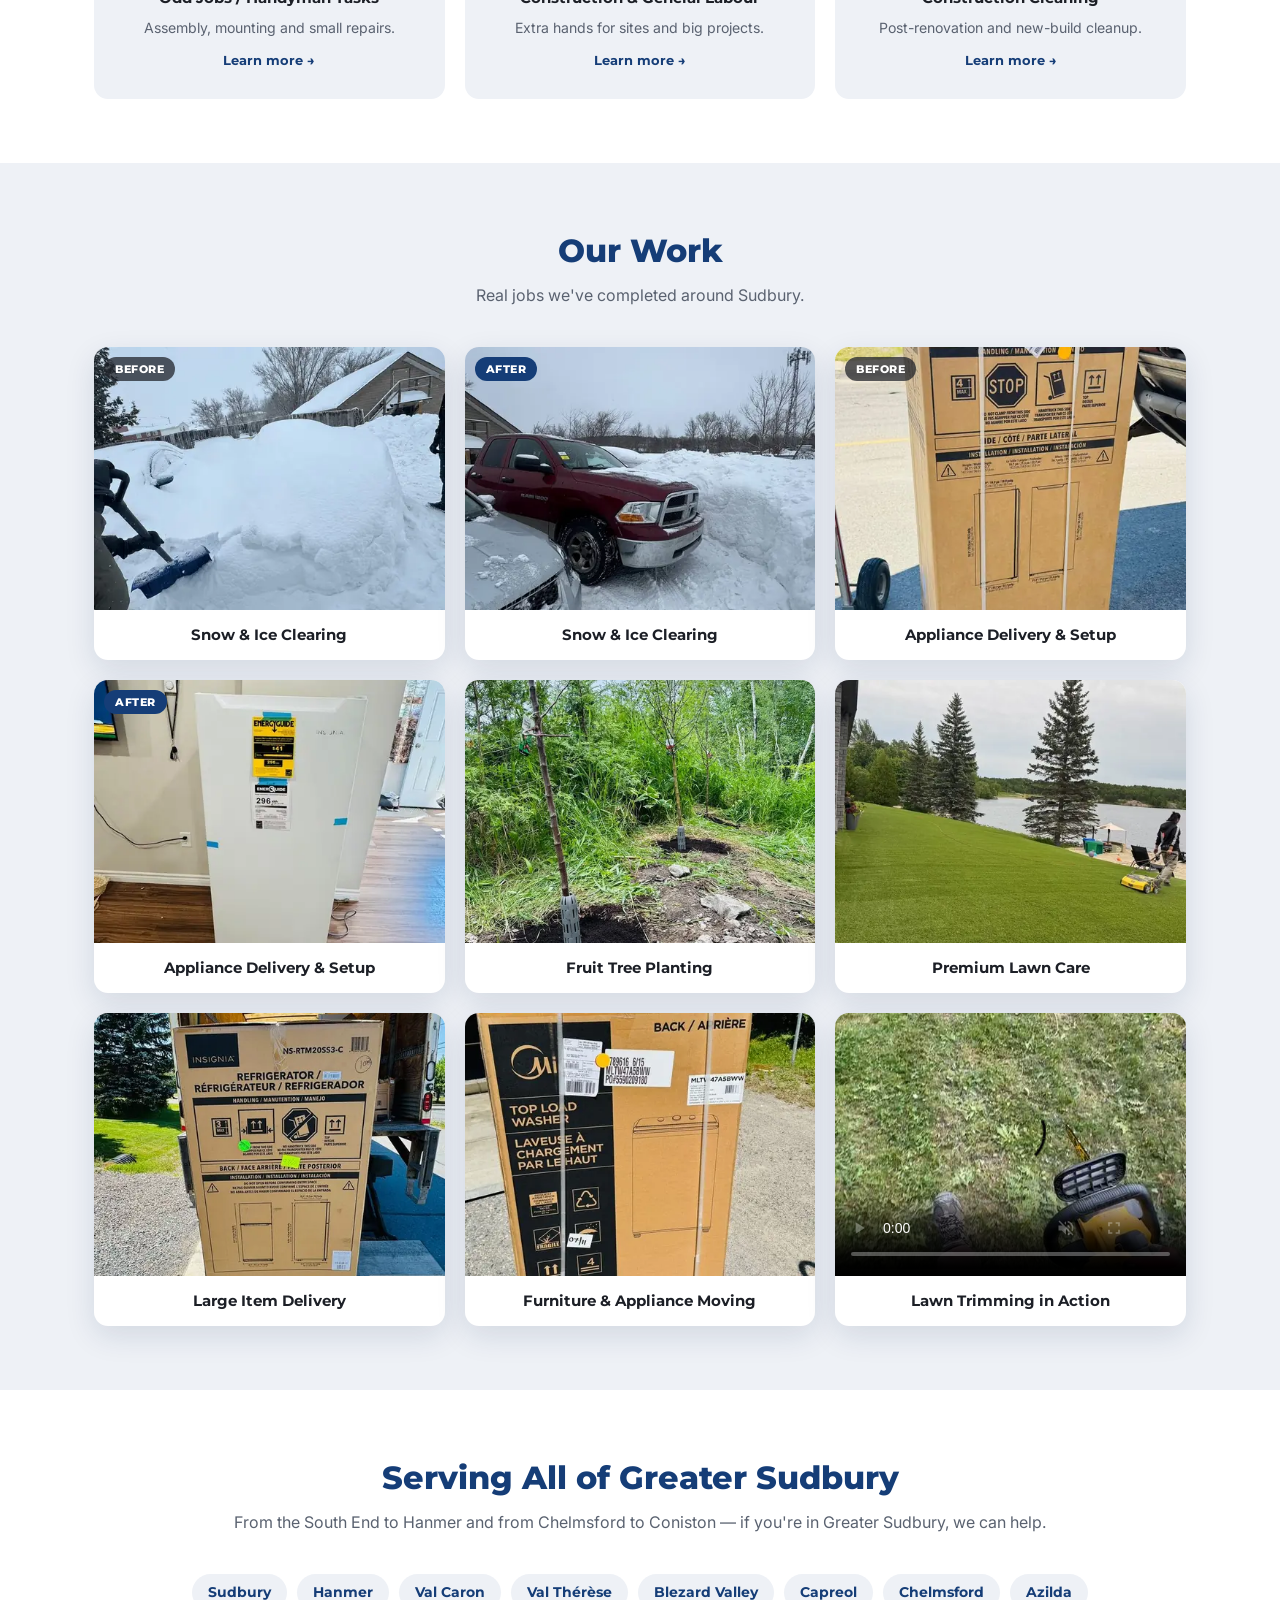
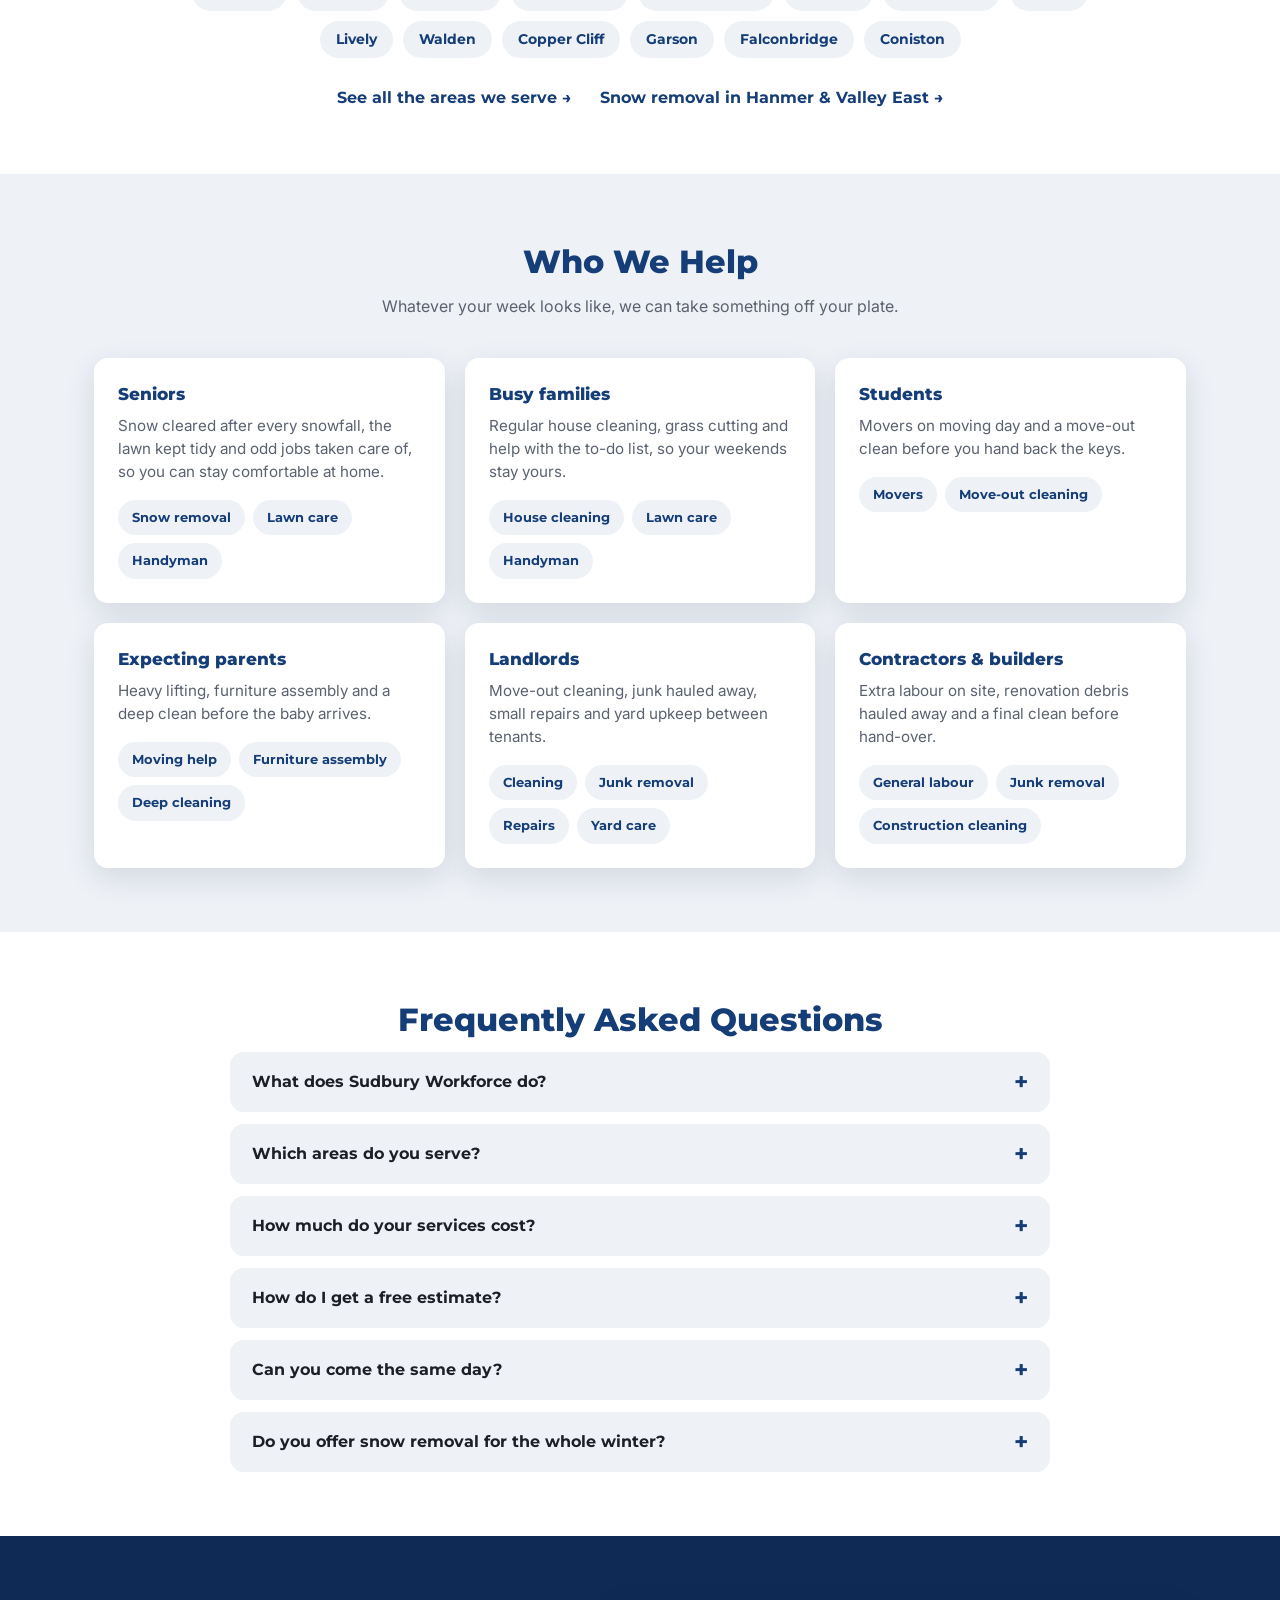
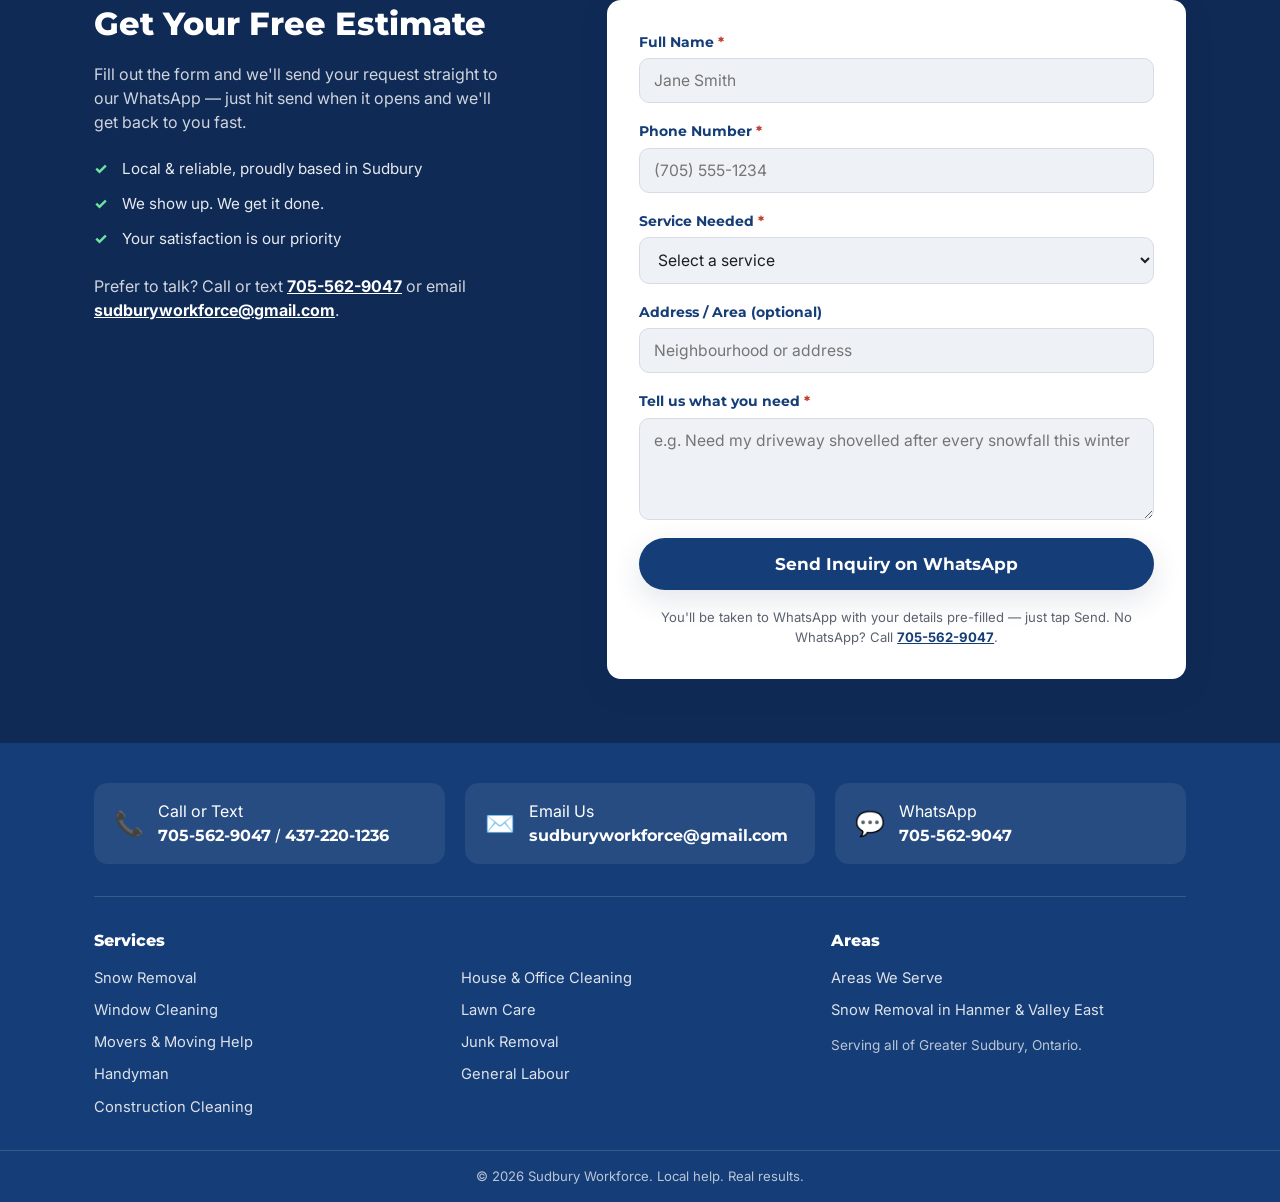
==== commit bb6d0c1d: "feat: Junk Removal and Window Cleaning pages; cleaning and moving pages retargeted to local keywords" ====
--- a/index.html
+++ b/index.html
@@ -5,14 +5,14 @@
 <meta charset="UTF-8">
 <meta name="viewport" content="width=device-width, initial-scale=1.0">
 <title>Snow Removal &amp; Home Help in Sudbury | Sudbury Workforce</title>
-<meta name="description" content="Snow removal, house cleaning, lawn care, moving help and handyman services in Sudbury, ON. Same-day service and free estimates. Call 705-562-9047.">
+<meta name="description" content="Snow removal, cleaning, junk removal, movers, lawn care and handyman services in Sudbury, ON. Same-day service and free estimates. Call 705-562-9047.">
 <meta name="google-site-verification" content="tovDfg6iRp2TiHayyY90ySzN4tDeOoT_SZ8wtpF53Ss">
 <link rel="canonical" href="https://sudburyworkforce.github.io/sudburyworkforce/">
 <meta property="og:type" content="website">
 <meta property="og:site_name" content="Sudbury Workforce">
 <meta property="og:locale" content="en_CA">
 <meta property="og:title" content="Snow Removal &amp; Home Help in Sudbury | Sudbury Workforce">
-<meta property="og:description" content="Snow removal, house cleaning, lawn care, moving help and handyman services in Sudbury, ON. Same-day service and free estimates. Call 705-562-9047.">
+<meta property="og:description" content="Snow removal, cleaning, junk removal, movers, lawn care and handyman services in Sudbury, ON. Same-day service and free estimates. Call 705-562-9047.">
 <meta property="og:url" content="https://sudburyworkforce.github.io/sudburyworkforce/">
 <meta property="og:image" content="https://sudburyworkforce.github.io/sudburyworkforce/images/opt/og/snow.jpg">
 <meta property="og:image:width" content="1200">
@@ -20,7 +20,7 @@
 <meta property="og:image:alt" content="Snow and ice clearing">
 <meta name="twitter:card" content="summary_large_image">
 <meta name="twitter:title" content="Snow Removal &amp; Home Help in Sudbury | Sudbury Workforce">
-<meta name="twitter:description" content="Snow removal, house cleaning, lawn care, moving help and handyman services in Sudbury, ON. Same-day service and free estimates. Call 705-562-9047.">
+<meta name="twitter:description" content="Snow removal, cleaning, junk removal, movers, lawn care and handyman services in Sudbury, ON. Same-day service and free estimates. Call 705-562-9047.">
 <meta name="twitter:image" content="https://sudburyworkforce.github.io/sudburyworkforce/images/opt/og/snow.jpg">
 <link rel="icon" sizes="16x16 32x32 48x48" href="images/opt/favicon.ico?v=3f25630f">
 <link rel="icon" type="image/png" sizes="32x32" href="images/opt/favicon-32.png?v=912d21ab">
@@ -29,8 +29,8 @@
 <link rel="preconnect" href="https://fonts.googleapis.com">
 <link rel="preconnect" href="https://fonts.gstatic.com" crossorigin>
 <link rel="stylesheet" href="https://fonts.googleapis.com/css2?family=Montserrat:wght@700;800;900&amp;family=Inter:wght@400;700&amp;display=swap">
-<link rel="stylesheet" href="styles.css?v=5cbcc014">
-<script type="application/ld+json">{"@context":"https://schema.org","@graph":[{"@type":"HomeAndConstructionBusiness","@id":"https://sudburyworkforce.github.io/sudburyworkforce/#business","name":"Sudbury Workforce","url":"https://sudburyworkforce.github.io/sudburyworkforce/","logo":"https://sudburyworkforce.github.io/sudburyworkforce/images/opt/logo-411.png","image":"https://sudburyworkforce.github.io/sudburyworkforce/images/opt/og/snow.jpg","description":"Snow removal, house and apartment cleaning, lawn care, moving help, handyman services and general labour for homes and businesses across Greater Sudbury, Ontario.","slogan":"Local help. Real results.","telephone":"+1-705-562-9047","email":"sudburyworkforce@gmail.com","contactPoint":[{"@type":"ContactPoint","contactType":"customer service","telephone":"+1-705-562-9047","email":"sudburyworkforce@gmail.com","availableLanguage":"English"}],"address":{"@type":"PostalAddress","addressLocality":"Sudbury","addressRegion":"ON","addressCountry":"CA"},"areaServed":[{"@type":"City","name":"Greater Sudbury, ON"},{"@type":"Place","name":"Sudbury, ON"},{"@type":"Place","name":"Hanmer, ON"},{"@type":"Place","name":"Val Caron, ON"},{"@type":"Place","name":"Val Thérèse, ON"},{"@type":"Place","name":"Blezard Valley, ON"},{"@type":"Place","name":"Capreol, ON"},{"@type":"Place","name":"Chelmsford, ON"},{"@type":"Place","name":"Azilda, ON"},{"@type":"Place","name":"Lively, ON"},{"@type":"Place","name":"Walden, ON"},{"@type":"Place","name":"Copper Cliff, ON"},{"@type":"Place","name":"Garson, ON"},{"@type":"Place","name":"Falconbridge, ON"},{"@type":"Place","name":"Coniston, ON"}],"hasOfferCatalog":{"@type":"OfferCatalog","name":"Services","itemListElement":[{"@type":"Offer","itemOffered":{"@type":"Service","name":"Snow Removal","url":"https://sudburyworkforce.github.io/sudburyworkforce/snow-removal-sudbury/"}},{"@type":"Offer","itemOffered":{"@type":"Service","name":"House & Apartment Cleaning","url":"https://sudburyworkforce.github.io/sudburyworkforce/house-cleaning-sudbury/"}},{"@type":"Offer","itemOffered":{"@type":"Service","name":"Lawn Care","url":"https://sudburyworkforce.github.io/sudburyworkforce/lawn-care-sudbury/"}},{"@type":"Offer","itemOffered":{"@type":"Service","name":"Moving Help","url":"https://sudburyworkforce.github.io/sudburyworkforce/moving-help-sudbury/"}},{"@type":"Offer","itemOffered":{"@type":"Service","name":"Handyman","url":"https://sudburyworkforce.github.io/sudburyworkforce/handyman-sudbury/"}},{"@type":"Offer","itemOffered":{"@type":"Service","name":"General Labour","url":"https://sudburyworkforce.github.io/sudburyworkforce/general-labour-sudbury/"}},{"@type":"Offer","itemOffered":{"@type":"Service","name":"Construction Cleaning","url":"https://sudburyworkforce.github.io/sudburyworkforce/construction-cleaning-sudbury/"}}]}},{"@type":"WebSite","@id":"https://sudburyworkforce.github.io/sudburyworkforce/#website","name":"Sudbury Workforce","url":"https://sudburyworkforce.github.io/sudburyworkforce/","publisher":{"@id":"https://sudburyworkforce.github.io/sudburyworkforce/#business"}},{"@type":"FAQPage","@id":"https://sudburyworkforce.github.io/sudburyworkforce/#faq","url":"https://sudburyworkforce.github.io/sudburyworkforce/","mainEntity":[{"@type":"Question","name":"What does Sudbury Workforce do?","acceptedAnswer":{"@type":"Answer","text":"Sudbury Workforce is a local crew that helps homes and businesses across Greater Sudbury, Ontario with snow removal, house and apartment cleaning, lawn care, moving help, handyman jobs, general labour and construction cleaning."}},{"@type":"Question","name":"Which areas do you serve?","acceptedAnswer":{"@type":"Answer","text":"All of Greater Sudbury: Downtown, New Sudbury, the South End and Minnow Lake, plus Hanmer, Val Caron, Val Thérèse, Blezard Valley, Capreol, Chelmsford, Azilda, Lively, Walden, Copper Cliff, Garson, Falconbridge and Coniston. See all the areas we serve."}},{"@type":"Question","name":"How much do your services cost?","acceptedAnswer":{"@type":"Answer","text":"Every job is quoted on its own, based on its size and what you need done, so we don't publish set prices. Estimates are always free, with no obligation."}},{"@type":"Question","name":"How do I get a free estimate?","acceptedAnswer":{"@type":"Answer","text":"Call, text or WhatsApp 705-562-9047, email sudburyworkforce@gmail.com, or fill out the form below. Tell us what you need and where, and we'll get back to you fast."}},{"@type":"Question","name":"Can you come the same day?","acceptedAnswer":{"@type":"Answer","text":"Yes. We offer same-day service when you need it, from a driveway after a storm to extra hands on moving day."}},{"@type":"Question","name":"Do you offer snow removal for the whole winter?","acceptedAnswer":{"@type":"Answer","text":"Yes. Choose a one-time clear-out, a visit after every snowfall, or a whole-winter plan, and overnight snow is cleared before you head out in the morning. See snow removal in Sudbury."}}]}]}</script>
+<link rel="stylesheet" href="styles.css?v=09392621">
+<script type="application/ld+json">{"@context":"https://schema.org","@graph":[{"@type":"HomeAndConstructionBusiness","@id":"https://sudburyworkforce.github.io/sudburyworkforce/#business","name":"Sudbury Workforce","url":"https://sudburyworkforce.github.io/sudburyworkforce/","logo":"https://sudburyworkforce.github.io/sudburyworkforce/images/opt/logo-411.png","image":"https://sudburyworkforce.github.io/sudburyworkforce/images/opt/og/snow.jpg","description":"Snow removal, house, office, window and construction cleaning, junk removal, moving, lawn care, handyman jobs and general labour in Greater Sudbury, ON.","slogan":"Local help. Real results.","telephone":"+1-705-562-9047","email":"sudburyworkforce@gmail.com","contactPoint":[{"@type":"ContactPoint","contactType":"customer service","telephone":"+1-705-562-9047","email":"sudburyworkforce@gmail.com","availableLanguage":"English"}],"address":{"@type":"PostalAddress","addressLocality":"Sudbury","addressRegion":"ON","addressCountry":"CA"},"areaServed":[{"@type":"City","name":"Greater Sudbury, ON"},{"@type":"Place","name":"Sudbury, ON"},{"@type":"Place","name":"Hanmer, ON"},{"@type":"Place","name":"Val Caron, ON"},{"@type":"Place","name":"Val Thérèse, ON"},{"@type":"Place","name":"Blezard Valley, ON"},{"@type":"Place","name":"Capreol, ON"},{"@type":"Place","name":"Chelmsford, ON"},{"@type":"Place","name":"Azilda, ON"},{"@type":"Place","name":"Lively, ON"},{"@type":"Place","name":"Walden, ON"},{"@type":"Place","name":"Copper Cliff, ON"},{"@type":"Place","name":"Garson, ON"},{"@type":"Place","name":"Falconbridge, ON"},{"@type":"Place","name":"Coniston, ON"}],"hasOfferCatalog":{"@type":"OfferCatalog","name":"Services","itemListElement":[{"@type":"Offer","itemOffered":{"@type":"Service","name":"Snow Removal","url":"https://sudburyworkforce.github.io/sudburyworkforce/snow-removal-sudbury/"}},{"@type":"Offer","itemOffered":{"@type":"Service","name":"House & Office Cleaning","url":"https://sudburyworkforce.github.io/sudburyworkforce/house-cleaning-sudbury/"}},{"@type":"Offer","itemOffered":{"@type":"Service","name":"Window Cleaning","url":"https://sudburyworkforce.github.io/sudburyworkforce/window-cleaning-sudbury/"}},{"@type":"Offer","itemOffered":{"@type":"Service","name":"Lawn Care","url":"https://sudburyworkforce.github.io/sudburyworkforce/lawn-care-sudbury/"}},{"@type":"Offer","itemOffered":{"@type":"Service","name":"Movers & Moving Help","url":"https://sudburyworkforce.github.io/sudburyworkforce/moving-help-sudbury/"}},{"@type":"Offer","itemOffered":{"@type":"Service","name":"Junk Removal","url":"https://sudburyworkforce.github.io/sudburyworkforce/junk-removal-sudbury/"}},{"@type":"Offer","itemOffered":{"@type":"Service","name":"Handyman","url":"https://sudburyworkforce.github.io/sudburyworkforce/handyman-sudbury/"}},{"@type":"Offer","itemOffered":{"@type":"Service","name":"General Labour","url":"https://sudburyworkforce.github.io/sudburyworkforce/general-labour-sudbury/"}},{"@type":"Offer","itemOffered":{"@type":"Service","name":"Construction Cleaning","url":"https://sudburyworkforce.github.io/sudburyworkforce/construction-cleaning-sudbury/"}}]}},{"@type":"WebSite","@id":"https://sudburyworkforce.github.io/sudburyworkforce/#website","name":"Sudbury Workforce","url":"https://sudburyworkforce.github.io/sudburyworkforce/","publisher":{"@id":"https://sudburyworkforce.github.io/sudburyworkforce/#business"}},{"@type":"FAQPage","@id":"https://sudburyworkforce.github.io/sudburyworkforce/#faq","url":"https://sudburyworkforce.github.io/sudburyworkforce/","mainEntity":[{"@type":"Question","name":"What does Sudbury Workforce do?","acceptedAnswer":{"@type":"Answer","text":"Sudbury Workforce is a local crew that helps homes and businesses across Greater Sudbury, Ontario with snow removal, house and office cleaning, window cleaning, junk removal, lawn care, moving, handyman jobs, general labour and construction cleaning."}},{"@type":"Question","name":"Which areas do you serve?","acceptedAnswer":{"@type":"Answer","text":"All of Greater Sudbury: Downtown, New Sudbury, the South End and Minnow Lake, plus Hanmer, Val Caron, Val Thérèse, Blezard Valley, Capreol, Chelmsford, Azilda, Lively, Walden, Copper Cliff, Garson, Falconbridge and Coniston. See all the areas we serve."}},{"@type":"Question","name":"How much do your services cost?","acceptedAnswer":{"@type":"Answer","text":"Every job is quoted on its own, based on its size and what you need done, so we don't publish set prices. Estimates are always free, with no obligation."}},{"@type":"Question","name":"How do I get a free estimate?","acceptedAnswer":{"@type":"Answer","text":"Call, text or WhatsApp 705-562-9047, email sudburyworkforce@gmail.com, or fill out the form below. Tell us what you need and where, and we'll get back to you fast."}},{"@type":"Question","name":"Can you come the same day?","acceptedAnswer":{"@type":"Answer","text":"Yes. We offer same-day service when you need it, from a driveway after a storm to extra hands on moving day."}},{"@type":"Question","name":"Do you offer snow removal for the whole winter?","acceptedAnswer":{"@type":"Answer","text":"Yes. Choose a one-time clear-out, a visit after every snowfall, or a whole-winter plan, and overnight snow is cleared before you head out in the morning. See snow removal in Sudbury."}}]}]}</script>
 </head>
 <body>
 <a class="skip-link" href="#top">Skip to content</a>
@@ -39,7 +39,7 @@
   <div class="container header-inner">
     <a href="#top" class="logo"><picture><source type="image/webp" srcset="images/opt/logo-137.webp 137w, images/opt/logo-274.webp 274w, images/opt/logo-411.webp 411w" sizes="(min-width: 480px) 137px, 114px"><img src="images/opt/logo-137.png" srcset="images/opt/logo-137.png 137w, images/opt/logo-274.png 274w, images/opt/logo-411.png 411w" sizes="(min-width: 480px) 137px, 114px" width="137" height="48" alt="Sudbury Workforce - Local Help. Real Results." class="logo-img"></picture></a>
     <nav class="main-nav" id="main-nav" aria-label="Main">
-      <div class="nav-dropdown"><button type="button" class="nav-dropdown-toggle" aria-expanded="false" aria-controls="nav-services">Services<svg class="icon icon-chevron" viewBox="0 0 24 24" width="16" height="16" aria-hidden="true" focusable="false"><path fill="currentColor" d="M7.4 8.6 12 13.2l4.6-4.6L18 10l-6 6-6-6z"/></svg></button><ul class="sub-menu" id="nav-services"><li><a href="snow-removal-sudbury/">Snow Removal</a></li><li><a href="house-cleaning-sudbury/">House &amp; Apartment Cleaning</a></li><li><a href="lawn-care-sudbury/">Lawn Care</a></li><li><a href="moving-help-sudbury/">Moving Help</a></li><li><a href="handyman-sudbury/">Handyman</a></li><li><a href="general-labour-sudbury/">General Labour</a></li><li><a href="construction-cleaning-sudbury/">Construction Cleaning</a></li><li class="sub-menu-all"><a href="#services">See all services</a></li></ul></div>
+      <div class="nav-dropdown"><button type="button" class="nav-dropdown-toggle" aria-expanded="false" aria-controls="nav-services">Services<svg class="icon icon-chevron" viewBox="0 0 24 24" width="16" height="16" aria-hidden="true" focusable="false"><path fill="currentColor" d="M7.4 8.6 12 13.2l4.6-4.6L18 10l-6 6-6-6z"/></svg></button><ul class="sub-menu" id="nav-services"><li><a href="snow-removal-sudbury/">Snow Removal</a></li><li><a href="house-cleaning-sudbury/">House &amp; Office Cleaning</a></li><li><a href="window-cleaning-sudbury/">Window Cleaning</a></li><li><a href="lawn-care-sudbury/">Lawn Care</a></li><li><a href="moving-help-sudbury/">Movers &amp; Moving Help</a></li><li><a href="junk-removal-sudbury/">Junk Removal</a></li><li><a href="handyman-sudbury/">Handyman</a></li><li><a href="general-labour-sudbury/">General Labour</a></li><li><a href="construction-cleaning-sudbury/">Construction Cleaning</a></li><li class="sub-menu-all"><a href="#services">See all services</a></li></ul></div>
       <a href="areas-we-serve/">Areas We Serve</a>
       <a href="#work">Our Work</a>
       <a href="#inquiry">Get a Quote</a>
@@ -64,7 +64,7 @@
       <h1>Snow Removal, Cleaning &amp; Home Help in Sudbury</h1>
       <div class="rule"></div>
       <h2>We've got you covered.</h2>
-      <p>Reliable help for your home, yard and more &mdash; from Sudbury's own workforce. Snow and ice clearing, house cleaning, lawn care, moving help and odd jobs anywhere in Greater Sudbury.</p>
+      <p>Reliable help for your home, yard and more &mdash; from Sudbury's own workforce. Snow and ice clearing, house and office cleaning, window cleaning, junk removal, lawn care, moving and odd jobs anywhere in Greater Sudbury.</p>
       <div class="hero-actions"><a href="#inquiry" class="btn btn-primary">Request a Free Estimate</a><a href="tel:+17055629047" class="btn btn-outline"><svg class="icon" viewBox="0 0 24 24" width="18" height="18" aria-hidden="true" focusable="false"><path fill="currentColor" d="M6.6 10.8a15.1 15.1 0 0 0 6.6 6.6l2.2-2.2a1 1 0 0 1 1-.25 11.4 11.4 0 0 0 3.6.57 1 1 0 0 1 1 1V20a1 1 0 0 1-1 1A17 17 0 0 1 3 4a1 1 0 0 1 1-1h3.5a1 1 0 0 1 1 1c0 1.25.2 2.45.57 3.57a1 1 0 0 1-.25 1z"/></svg><span>Call 705-562-9047</span></a></div>
       <ul class="feature-list"><li><span class="feature-icon" aria-hidden="true">$</span><div><strong>Affordable Rates</strong><p>Fair pricing. No hidden fees.</p></div></li><li><span class="feature-icon" aria-hidden="true">⏱</span><div><strong>Same-Day Service</strong><p>Quick response when you need it.</p></div></li><li><span class="feature-icon" aria-hidden="true">🛡</span><div><strong>Reliable &amp; Trustworthy</strong><p>Dependable service you can count on.</p></div></li><li><span class="feature-icon" aria-hidden="true">👍</span><div><strong>Free Estimates</strong><p>Get a quote, no obligation.</p></div></li></ul>
     </div>
@@ -78,7 +78,7 @@
   <div class="container">
     <h2 class="section-title">What We Do</h2>
     <p class="section-sub">Pick a service below and we'll take it from there.</p>
-    <div class="services-grid"><a class="service-card" href="snow-removal-sudbury/"><div class="service-icon" aria-hidden="true">❄️</div><h3>Snow &amp; Ice Clearing</h3><p>Driveway plowing, walkway shovelling and salting.</p><span class="service-more">Learn more <span aria-hidden="true">&rarr;</span></span></a><a class="service-card" href="house-cleaning-sudbury/"><div class="service-icon" aria-hidden="true">🏠</div><h3>Residential &amp; Apartment Cleaning</h3><p>House, apartment and move-out cleaning.</p><span class="service-more">Learn more <span aria-hidden="true">&rarr;</span></span></a><a class="service-card" href="lawn-care-sudbury/"><div class="service-icon" aria-hidden="true">🌱</div><h3>Lawn Care / Grass Cutting</h3><p>Mowing, trimming and yard cleanups.</p><span class="service-more">Learn more <span aria-hidden="true">&rarr;</span></span></a><a class="service-card" href="moving-help-sudbury/"><div class="service-icon" aria-hidden="true">📦</div><h3>Moving &amp; Lifting Assistance</h3><p>Moving help, heavy lifting and deliveries.</p><span class="service-more">Learn more <span aria-hidden="true">&rarr;</span></span></a><a class="service-card" href="handyman-sudbury/"><div class="service-icon" aria-hidden="true">🔧</div><h3>Odd Jobs / Handyman Tasks</h3><p>Assembly, mounting and small repairs.</p><span class="service-more">Learn more <span aria-hidden="true">&rarr;</span></span></a><a class="service-card" href="general-labour-sudbury/"><div class="service-icon" aria-hidden="true">👷</div><h3>Construction &amp; General Labour</h3><p>Extra hands for sites and big projects.</p><span class="service-more">Learn more <span aria-hidden="true">&rarr;</span></span></a><a class="service-card" href="construction-cleaning-sudbury/"><div class="service-icon" aria-hidden="true">🧹</div><h3>Construction Cleaning</h3><p>Post-renovation and new-build cleanup.</p><span class="service-more">Learn more <span aria-hidden="true">&rarr;</span></span></a></div>
+    <div class="services-grid"><a class="service-card" href="snow-removal-sudbury/"><div class="service-icon" aria-hidden="true">❄️</div><h3>Snow &amp; Ice Clearing</h3><p>Driveway plowing, walkway shovelling and salting.</p><span class="service-more">Learn more <span aria-hidden="true">&rarr;</span></span></a><a class="service-card" href="house-cleaning-sudbury/"><div class="service-icon" aria-hidden="true">🏠</div><h3>House, Apartment &amp; Office Cleaning</h3><p>House, apartment, move-out and office cleaning.</p><span class="service-more">Learn more <span aria-hidden="true">&rarr;</span></span></a><a class="service-card" href="window-cleaning-sudbury/"><div class="service-icon" aria-hidden="true">✨</div><h3>Window Cleaning</h3><p>Inside and outside, with screens, tracks and sills.</p><span class="service-more">Learn more <span aria-hidden="true">&rarr;</span></span></a><a class="service-card" href="lawn-care-sudbury/"><div class="service-icon" aria-hidden="true">🌱</div><h3>Lawn Care / Grass Cutting</h3><p>Mowing, trimming and yard cleanups.</p><span class="service-more">Learn more <span aria-hidden="true">&rarr;</span></span></a><a class="service-card" href="moving-help-sudbury/"><div class="service-icon" aria-hidden="true">📦</div><h3>Movers &amp; Moving Help</h3><p>Full local moves with our truck, plus loading help.</p><span class="service-more">Learn more <span aria-hidden="true">&rarr;</span></span></a><a class="service-card" href="junk-removal-sudbury/"><div class="service-icon" aria-hidden="true">🚛</div><h3>Junk Removal &amp; Cleanouts</h3><p>Furniture, appliances, yard waste and cleanouts hauled away.</p><span class="service-more">Learn more <span aria-hidden="true">&rarr;</span></span></a><a class="service-card" href="handyman-sudbury/"><div class="service-icon" aria-hidden="true">🔧</div><h3>Odd Jobs / Handyman Tasks</h3><p>Assembly, mounting and small repairs.</p><span class="service-more">Learn more <span aria-hidden="true">&rarr;</span></span></a><a class="service-card" href="general-labour-sudbury/"><div class="service-icon" aria-hidden="true">👷</div><h3>Construction &amp; General Labour</h3><p>Extra hands for sites and big projects.</p><span class="service-more">Learn more <span aria-hidden="true">&rarr;</span></span></a><a class="service-card" href="construction-cleaning-sudbury/"><div class="service-icon" aria-hidden="true">🧹</div><h3>Construction Cleaning</h3><p>Post-renovation and new-build cleanup.</p><span class="service-more">Learn more <span aria-hidden="true">&rarr;</span></span></a></div>
   </div>
 </section>
 
@@ -119,8 +119,8 @@
       </div>
       <div class="audience-card">
         <h3>Students</h3>
-        <p>Extra hands on moving day and a move-out clean before you hand back the keys.</p>
-        <ul class="link-list"><li><a href="moving-help-sudbury/">Moving help</a></li><li><a href="house-cleaning-sudbury/">Move-out cleaning</a></li></ul>
+        <p>Movers on moving day and a move-out clean before you hand back the keys.</p>
+        <ul class="link-list"><li><a href="moving-help-sudbury/">Movers</a></li><li><a href="house-cleaning-sudbury/">Move-out cleaning</a></li></ul>
       </div>
       <div class="audience-card">
         <h3>Expecting parents</h3>
@@ -129,13 +129,13 @@
       </div>
       <div class="audience-card">
         <h3>Landlords</h3>
-        <p>Move-out cleaning, small repairs and yard upkeep between tenants.</p>
-        <ul class="link-list"><li><a href="house-cleaning-sudbury/">Cleaning</a></li><li><a href="handyman-sudbury/">Repairs</a></li><li><a href="lawn-care-sudbury/">Yard care</a></li></ul>
+        <p>Move-out cleaning, junk hauled away, small repairs and yard upkeep between tenants.</p>
+        <ul class="link-list"><li><a href="house-cleaning-sudbury/">Cleaning</a></li><li><a href="junk-removal-sudbury/">Junk removal</a></li><li><a href="handyman-sudbury/">Repairs</a></li><li><a href="lawn-care-sudbury/">Yard care</a></li></ul>
       </div>
       <div class="audience-card">
         <h3>Contractors &amp; builders</h3>
-        <p>Extra labour on site and a final clean before hand-over.</p>
-        <ul class="link-list"><li><a href="general-labour-sudbury/">General labour</a></li><li><a href="construction-cleaning-sudbury/">Construction cleaning</a></li></ul>
+        <p>Extra labour on site, renovation debris hauled away and a final clean before hand-over.</p>
+        <ul class="link-list"><li><a href="general-labour-sudbury/">General labour</a></li><li><a href="junk-removal-sudbury/">Junk removal</a></li><li><a href="construction-cleaning-sudbury/">Construction cleaning</a></li></ul>
       </div>
     </div>
   </div>
@@ -147,7 +147,7 @@
     <div class="faq">
       <details>
         <summary>What does Sudbury Workforce do?</summary>
-        <p>Sudbury Workforce is a local crew that helps homes and businesses across Greater Sudbury, Ontario with snow removal, house and apartment cleaning, lawn care, moving help, handyman jobs, general labour and construction cleaning.</p>
+        <p>Sudbury Workforce is a local crew that helps homes and businesses across Greater Sudbury, Ontario with snow removal, house and office cleaning, window cleaning, junk removal, lawn care, moving, handyman jobs, general labour and construction cleaning.</p>
       </details>
       <details>
         <summary>Which areas do you serve?</summary>
@@ -198,9 +198,11 @@
         <select id="service" name="service" required>
             <option value="" disabled selected>Select a service</option>
             <option>Snow &amp; Ice Clearing</option>
-            <option>Residential &amp; Apartment Cleaning</option>
+            <option>House, Apartment &amp; Office Cleaning</option>
+            <option>Window Cleaning</option>
             <option>Lawn Care / Grass Cutting</option>
-            <option>Moving &amp; Lifting Assistance</option>
+            <option>Movers &amp; Moving Help</option>
+            <option>Junk Removal &amp; Cleanouts</option>
             <option>Odd Jobs / Handyman Tasks</option>
             <option>Construction &amp; General Labour</option>
             <option>Construction Cleaning</option>
@@ -252,7 +254,7 @@
     <div class="footer-nav">
       <div>
         <h2 class="footer-heading">Services</h2>
-        <ul class="footer-list footer-list-cols"><li><a href="snow-removal-sudbury/">Snow Removal</a></li><li><a href="house-cleaning-sudbury/">House &amp; Apartment Cleaning</a></li><li><a href="lawn-care-sudbury/">Lawn Care</a></li><li><a href="moving-help-sudbury/">Moving Help</a></li><li><a href="handyman-sudbury/">Handyman</a></li><li><a href="general-labour-sudbury/">General Labour</a></li><li><a href="construction-cleaning-sudbury/">Construction Cleaning</a></li></ul>
+        <ul class="footer-list footer-list-cols"><li><a href="snow-removal-sudbury/">Snow Removal</a></li><li><a href="house-cleaning-sudbury/">House &amp; Office Cleaning</a></li><li><a href="window-cleaning-sudbury/">Window Cleaning</a></li><li><a href="lawn-care-sudbury/">Lawn Care</a></li><li><a href="moving-help-sudbury/">Movers &amp; Moving Help</a></li><li><a href="junk-removal-sudbury/">Junk Removal</a></li><li><a href="handyman-sudbury/">Handyman</a></li><li><a href="general-labour-sudbury/">General Labour</a></li><li><a href="construction-cleaning-sudbury/">Construction Cleaning</a></li></ul>
       </div>
       <div>
         <h2 class="footer-heading">Areas</h2>
--- a/styles.css
+++ b/styles.css
@@ -452,6 +452,10 @@
   grid-template-columns: repeat(auto-fit, minmax(220px, 1fr));
 }
 
+@media (min-width: 1000px) {
+  .services-grid { grid-template-columns: repeat(3, 1fr); }
+}
+
 .service-card {
   background: var(--gray-light);
   border-radius: var(--radius);
@@ -1146,7 +1150,7 @@
 .info-card a,
 .steps a,
 .area-note a,
-.cta-band .section-sub a { color: var(--navy); font-weight: 700; }
+.section-sub a { color: var(--navy); font-weight: 700; }
 
 .steps {
   list-style: none;
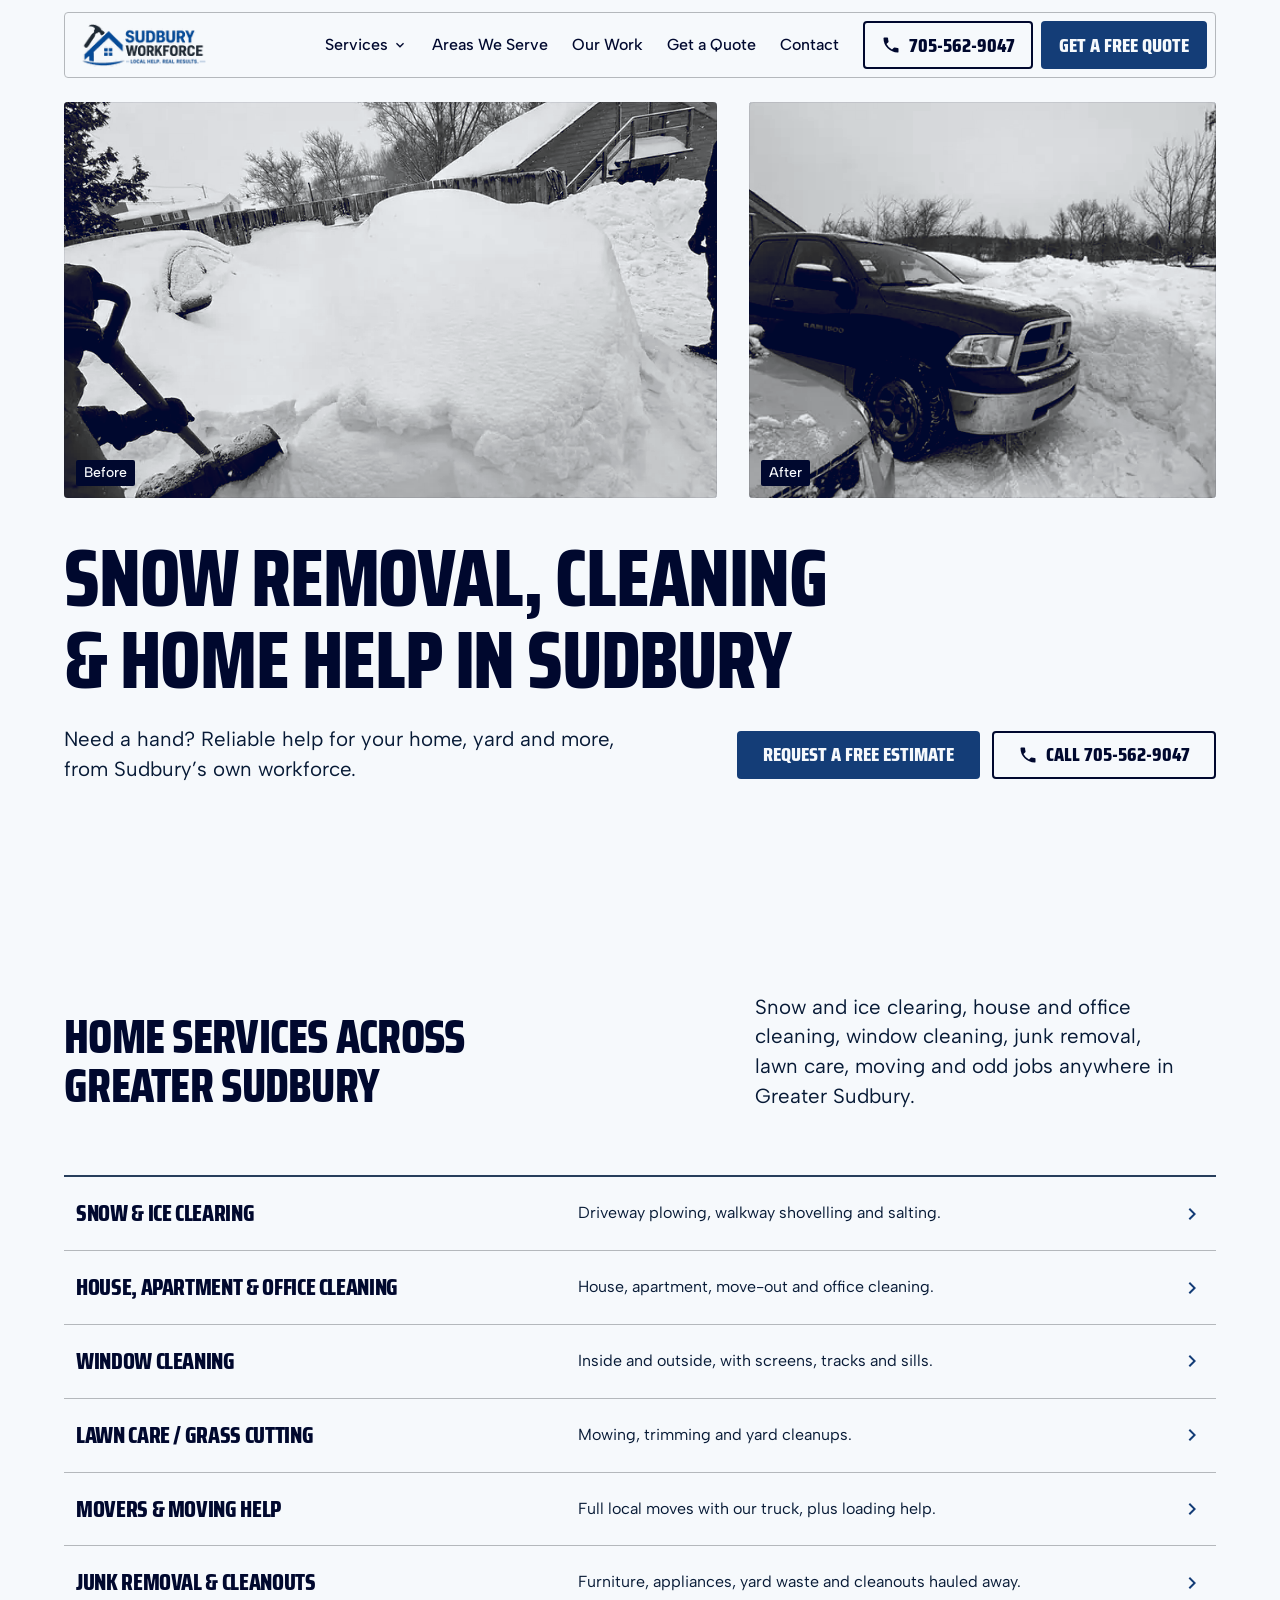
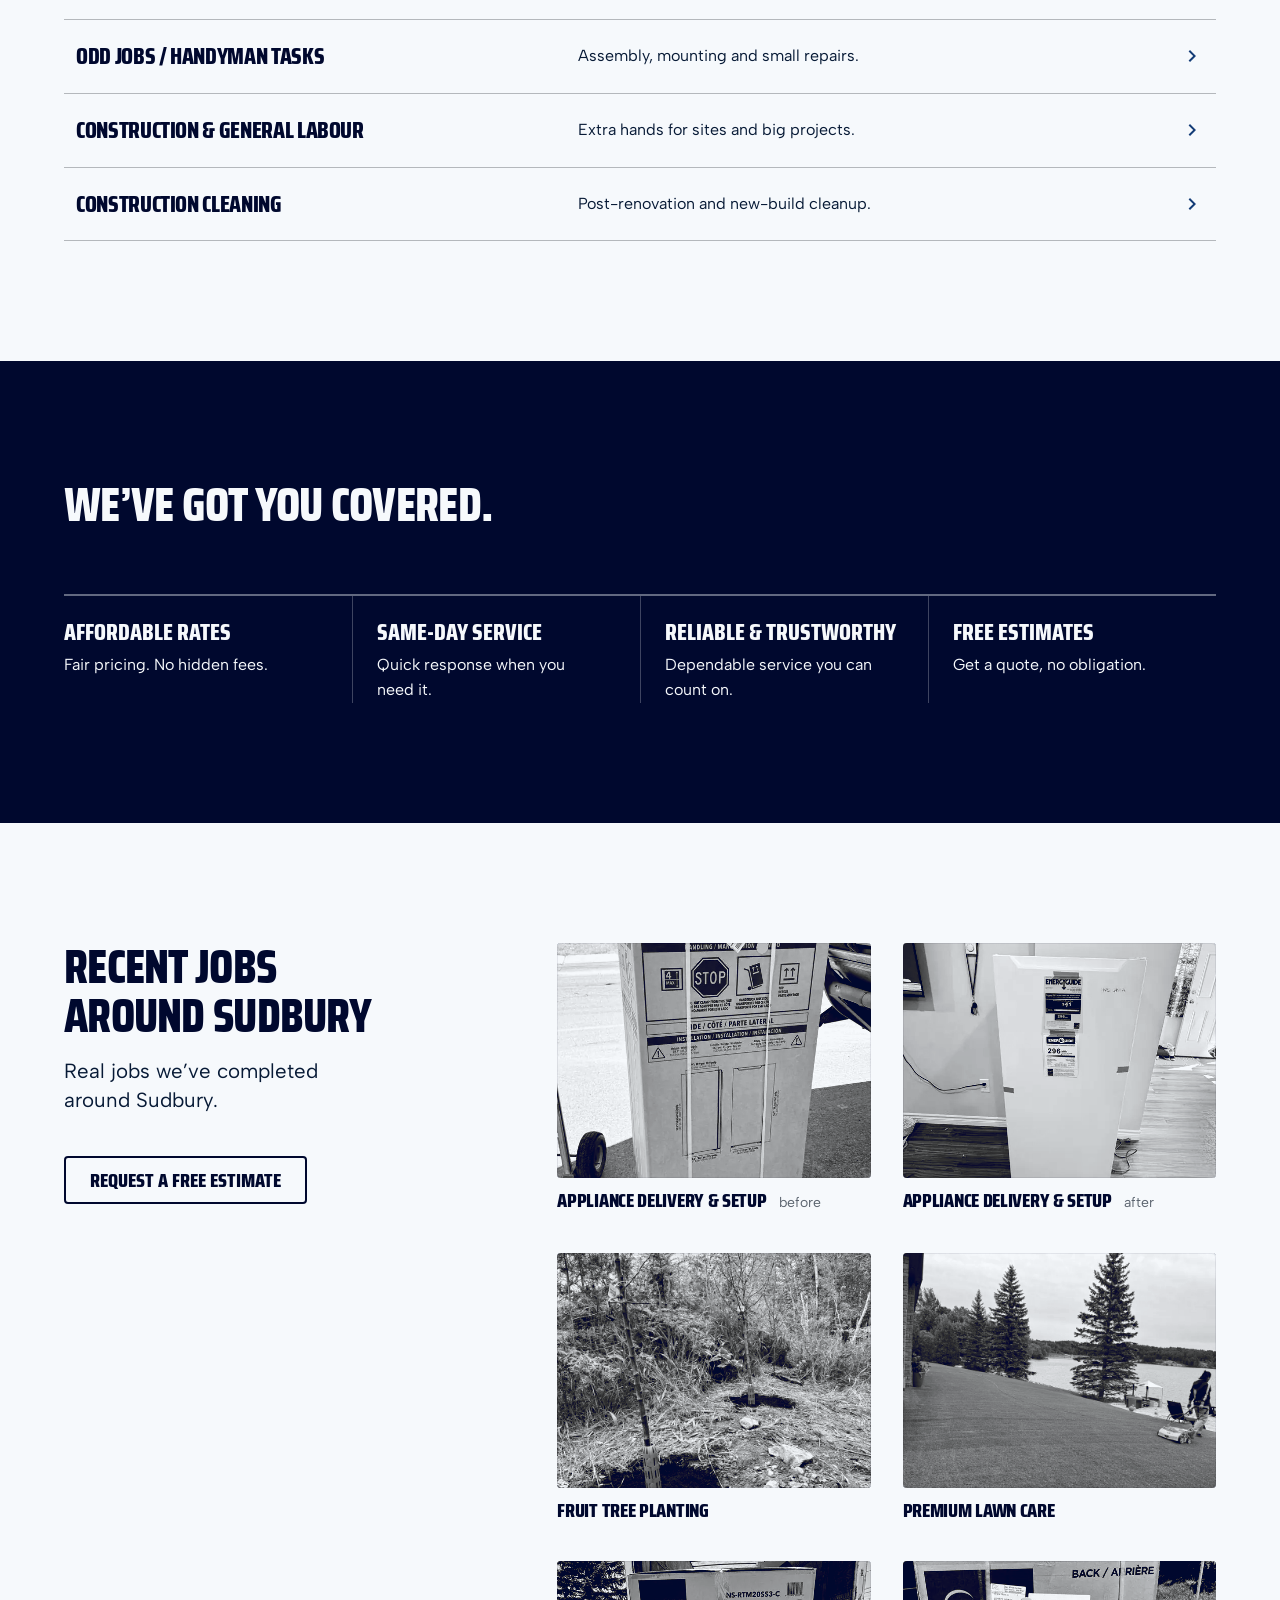
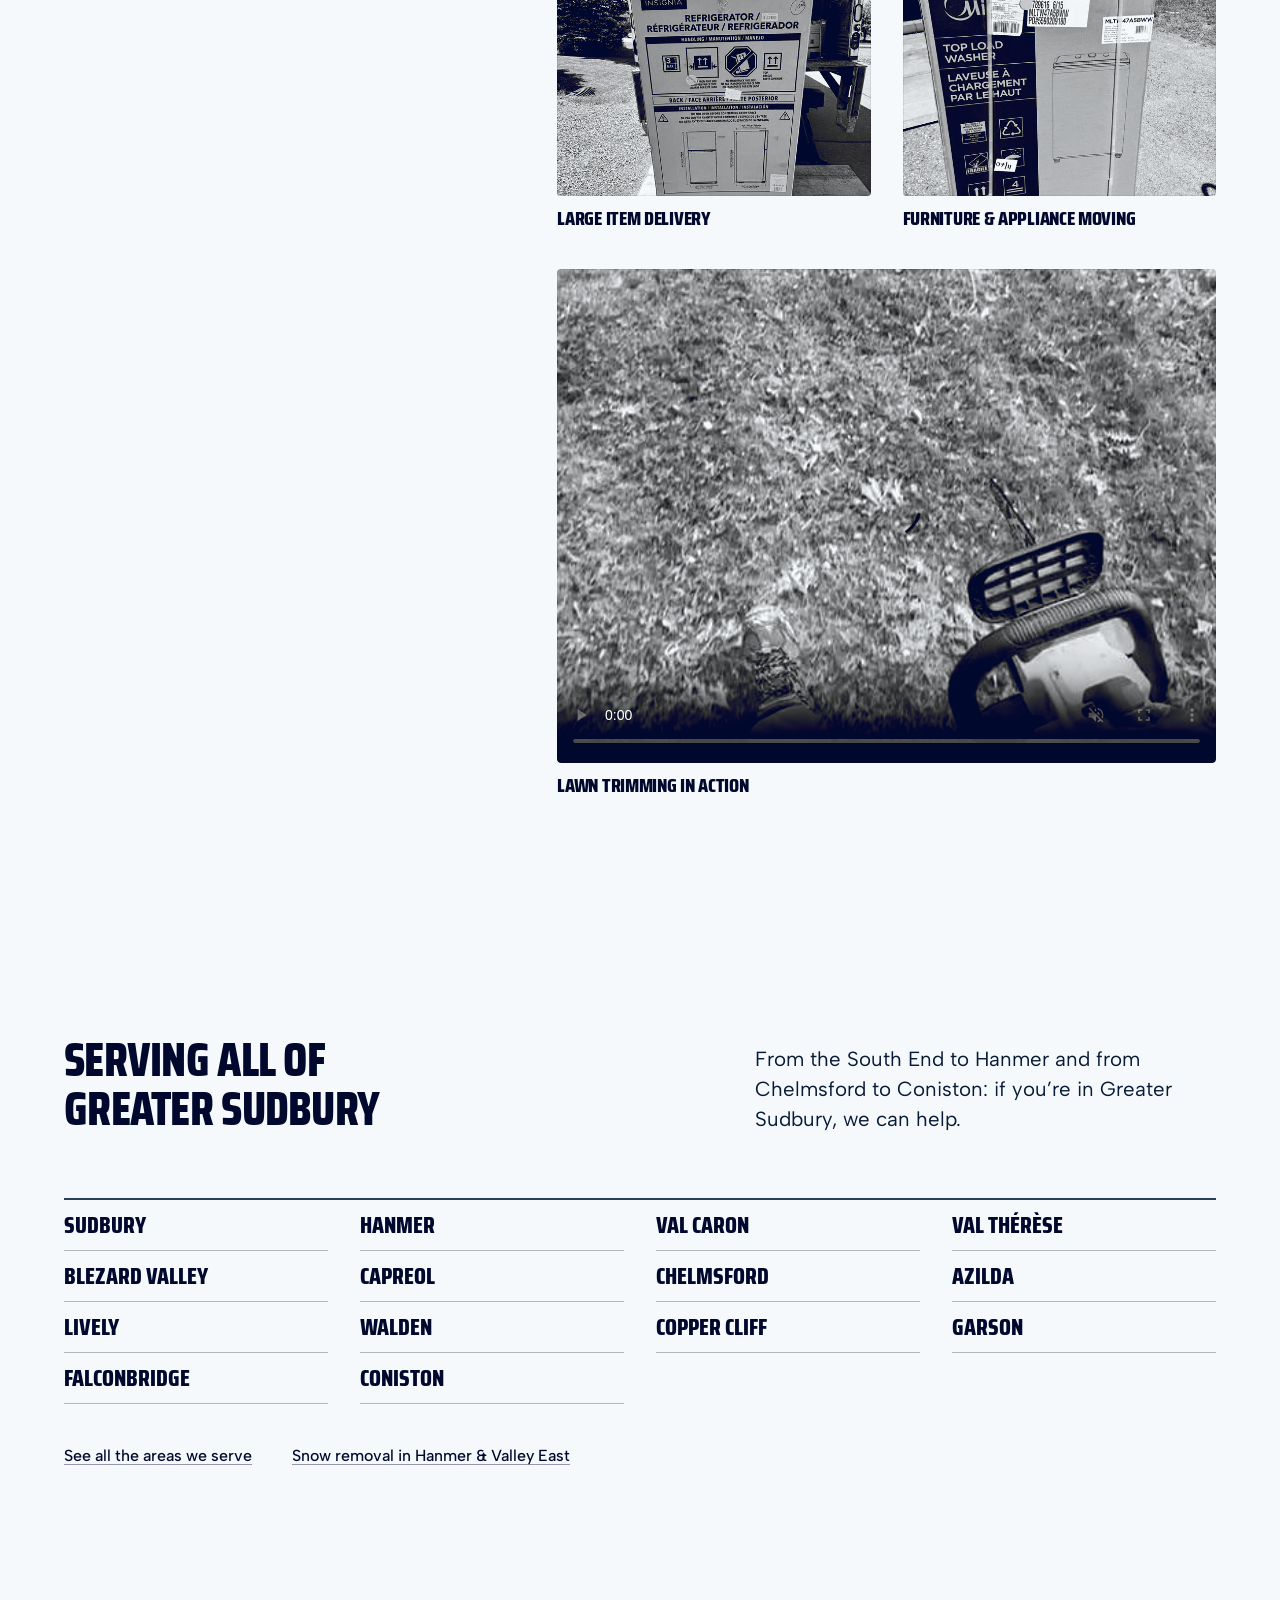
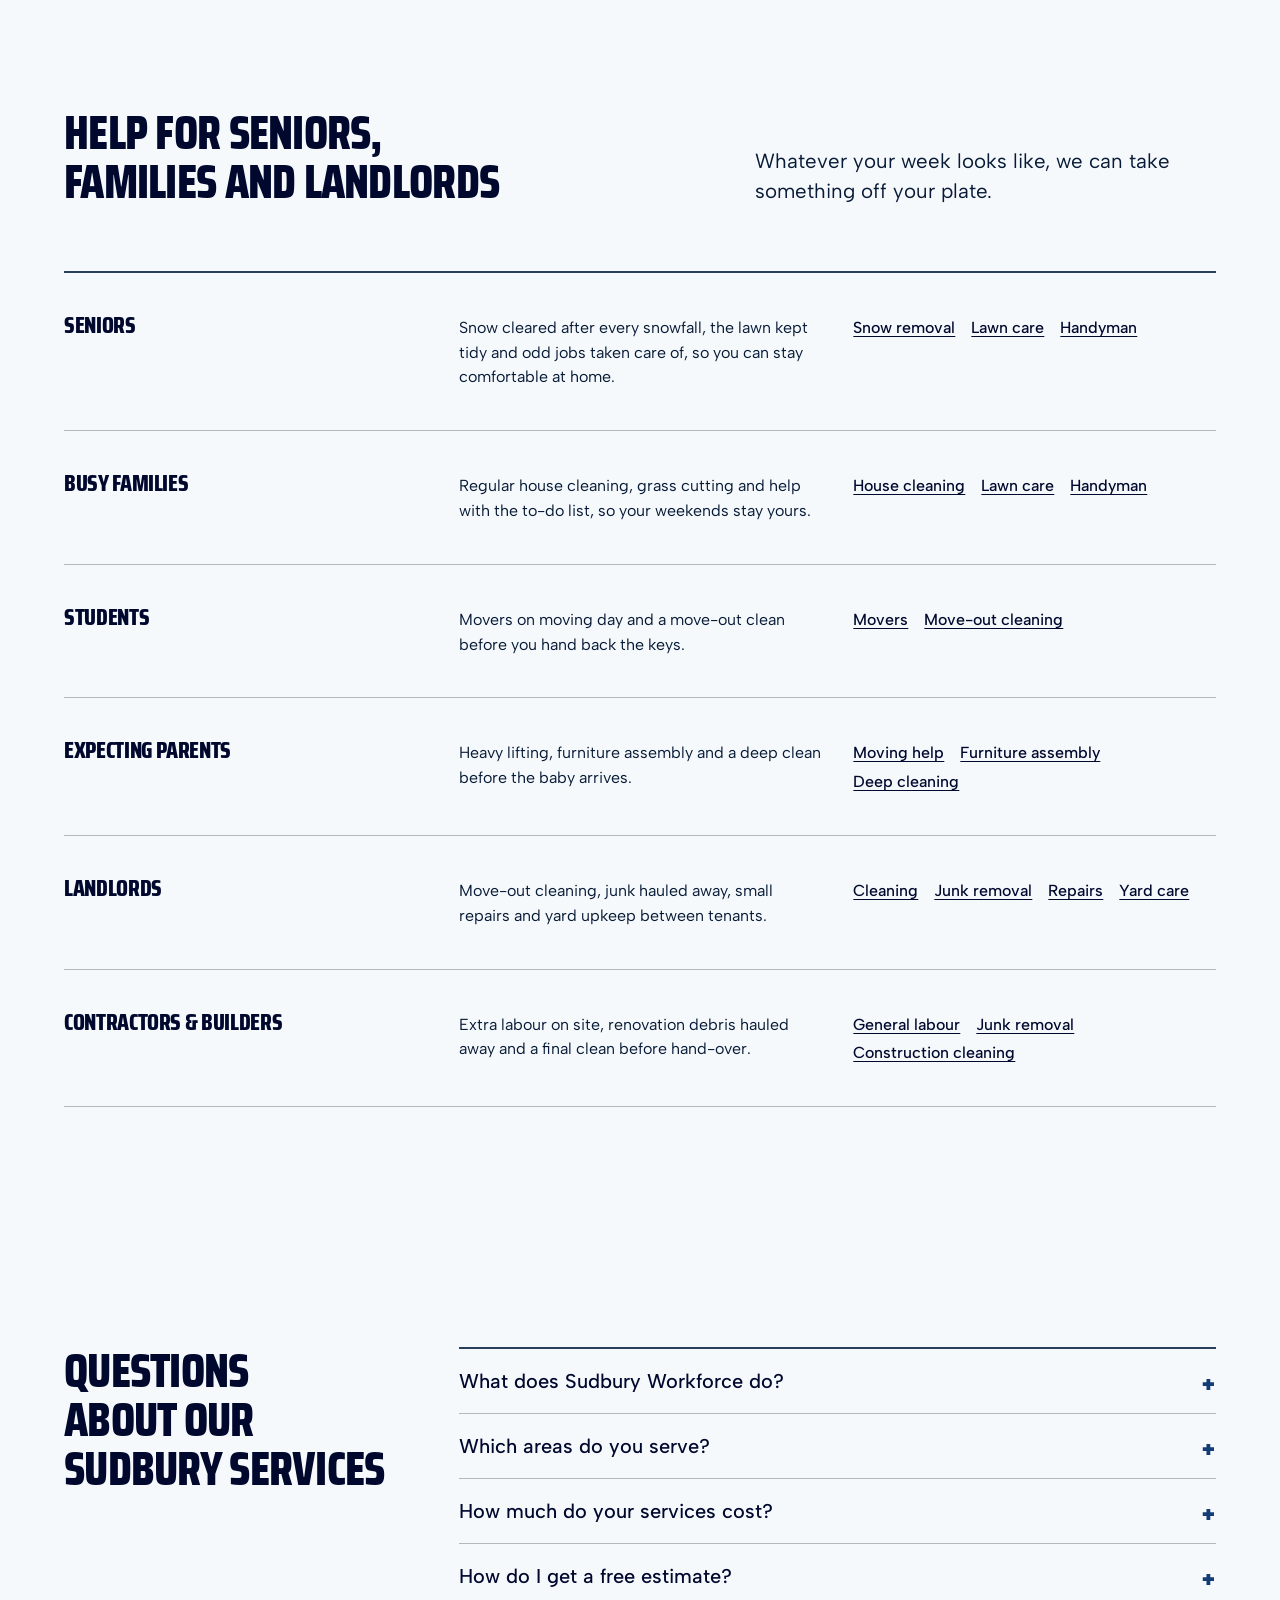
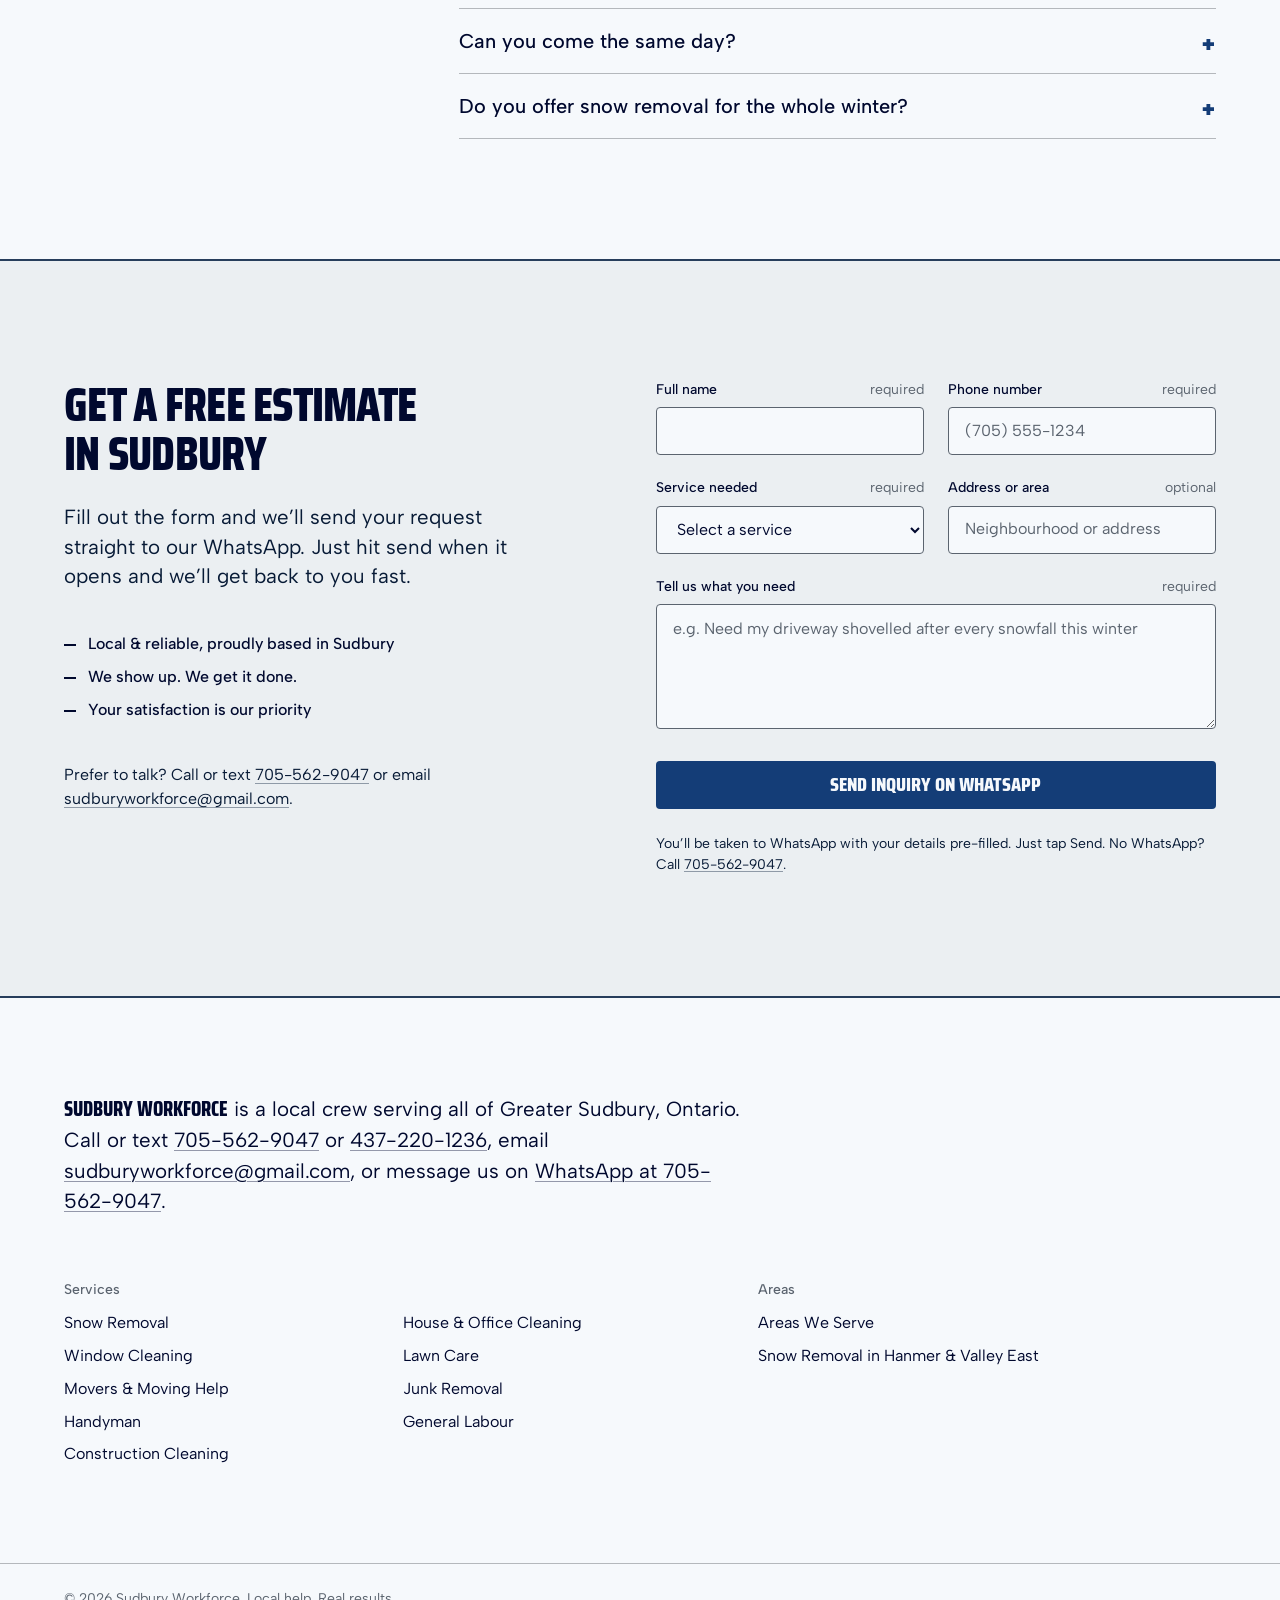
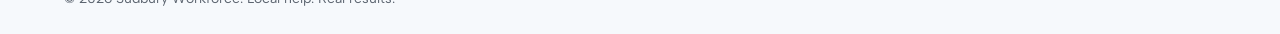
==== commit acbd9296: "feat: full site redesign (Sport theme in the brand navy) Every page moves to one system: Saira Conde" ====
--- a/index.html
+++ b/index.html
@@ -28,15 +28,18 @@
 <meta name="theme-color" content="#153d77">
 <link rel="preconnect" href="https://fonts.googleapis.com">
 <link rel="preconnect" href="https://fonts.gstatic.com" crossorigin>
-<link rel="stylesheet" href="https://fonts.googleapis.com/css2?family=Montserrat:wght@700;800;900&amp;family=Inter:wght@400;700&amp;display=swap">
-<link rel="stylesheet" href="styles.css?v=09392621">
-<script type="application/ld+json">{"@context":"https://schema.org","@graph":[{"@type":"HomeAndConstructionBusiness","@id":"https://sudburyworkforce.github.io/sudburyworkforce/#business","name":"Sudbury Workforce","url":"https://sudburyworkforce.github.io/sudburyworkforce/","logo":"https://sudburyworkforce.github.io/sudburyworkforce/images/opt/logo-411.png","image":"https://sudburyworkforce.github.io/sudburyworkforce/images/opt/og/snow.jpg","description":"Snow removal, house, office, window and construction cleaning, junk removal, moving, lawn care, handyman jobs and general labour in Greater Sudbury, ON.","slogan":"Local help. Real results.","telephone":"+1-705-562-9047","email":"sudburyworkforce@gmail.com","contactPoint":[{"@type":"ContactPoint","contactType":"customer service","telephone":"+1-705-562-9047","email":"sudburyworkforce@gmail.com","availableLanguage":"English"}],"address":{"@type":"PostalAddress","addressLocality":"Sudbury","addressRegion":"ON","addressCountry":"CA"},"areaServed":[{"@type":"City","name":"Greater Sudbury, ON"},{"@type":"Place","name":"Sudbury, ON"},{"@type":"Place","name":"Hanmer, ON"},{"@type":"Place","name":"Val Caron, ON"},{"@type":"Place","name":"Val Thérèse, ON"},{"@type":"Place","name":"Blezard Valley, ON"},{"@type":"Place","name":"Capreol, ON"},{"@type":"Place","name":"Chelmsford, ON"},{"@type":"Place","name":"Azilda, ON"},{"@type":"Place","name":"Lively, ON"},{"@type":"Place","name":"Walden, ON"},{"@type":"Place","name":"Copper Cliff, ON"},{"@type":"Place","name":"Garson, ON"},{"@type":"Place","name":"Falconbridge, ON"},{"@type":"Place","name":"Coniston, ON"}],"hasOfferCatalog":{"@type":"OfferCatalog","name":"Services","itemListElement":[{"@type":"Offer","itemOffered":{"@type":"Service","name":"Snow Removal","url":"https://sudburyworkforce.github.io/sudburyworkforce/snow-removal-sudbury/"}},{"@type":"Offer","itemOffered":{"@type":"Service","name":"House & Office Cleaning","url":"https://sudburyworkforce.github.io/sudburyworkforce/house-cleaning-sudbury/"}},{"@type":"Offer","itemOffered":{"@type":"Service","name":"Window Cleaning","url":"https://sudburyworkforce.github.io/sudburyworkforce/window-cleaning-sudbury/"}},{"@type":"Offer","itemOffered":{"@type":"Service","name":"Lawn Care","url":"https://sudburyworkforce.github.io/sudburyworkforce/lawn-care-sudbury/"}},{"@type":"Offer","itemOffered":{"@type":"Service","name":"Movers & Moving Help","url":"https://sudburyworkforce.github.io/sudburyworkforce/moving-help-sudbury/"}},{"@type":"Offer","itemOffered":{"@type":"Service","name":"Junk Removal","url":"https://sudburyworkforce.github.io/sudburyworkforce/junk-removal-sudbury/"}},{"@type":"Offer","itemOffered":{"@type":"Service","name":"Handyman","url":"https://sudburyworkforce.github.io/sudburyworkforce/handyman-sudbury/"}},{"@type":"Offer","itemOffered":{"@type":"Service","name":"General Labour","url":"https://sudburyworkforce.github.io/sudburyworkforce/general-labour-sudbury/"}},{"@type":"Offer","itemOffered":{"@type":"Service","name":"Construction Cleaning","url":"https://sudburyworkforce.github.io/sudburyworkforce/construction-cleaning-sudbury/"}}]}},{"@type":"WebSite","@id":"https://sudburyworkforce.github.io/sudburyworkforce/#website","name":"Sudbury Workforce","url":"https://sudburyworkforce.github.io/sudburyworkforce/","publisher":{"@id":"https://sudburyworkforce.github.io/sudburyworkforce/#business"}},{"@type":"FAQPage","@id":"https://sudburyworkforce.github.io/sudburyworkforce/#faq","url":"https://sudburyworkforce.github.io/sudburyworkforce/","mainEntity":[{"@type":"Question","name":"What does Sudbury Workforce do?","acceptedAnswer":{"@type":"Answer","text":"Sudbury Workforce is a local crew that helps homes and businesses across Greater Sudbury, Ontario with snow removal, house and office cleaning, window cleaning, junk removal, lawn care, moving, handyman jobs, general labour and construction cleaning."}},{"@type":"Question","name":"Which areas do you serve?","acceptedAnswer":{"@type":"Answer","text":"All of Greater Sudbury: Downtown, New Sudbury, the South End and Minnow Lake, plus Hanmer, Val Caron, Val Thérèse, Blezard Valley, Capreol, Chelmsford, Azilda, Lively, Walden, Copper Cliff, Garson, Falconbridge and Coniston. See all the areas we serve."}},{"@type":"Question","name":"How much do your services cost?","acceptedAnswer":{"@type":"Answer","text":"Every job is quoted on its own, based on its size and what you need done, so we don't publish set prices. Estimates are always free, with no obligation."}},{"@type":"Question","name":"How do I get a free estimate?","acceptedAnswer":{"@type":"Answer","text":"Call, text or WhatsApp 705-562-9047, email sudburyworkforce@gmail.com, or fill out the form below. Tell us what you need and where, and we'll get back to you fast."}},{"@type":"Question","name":"Can you come the same day?","acceptedAnswer":{"@type":"Answer","text":"Yes. We offer same-day service when you need it, from a driveway after a storm to extra hands on moving day."}},{"@type":"Question","name":"Do you offer snow removal for the whole winter?","acceptedAnswer":{"@type":"Answer","text":"Yes. Choose a one-time clear-out, a visit after every snowfall, or a whole-winter plan, and overnight snow is cleared before you head out in the morning. See snow removal in Sudbury."}}]}]}</script>
+<link rel="stylesheet" href="https://fonts.googleapis.com/css2?family=Saira+Condensed:wght@800&amp;family=Albert+Sans:wght@400;500&amp;display=swap">
+<link rel="stylesheet" href="tokens.css?v=5dd3c9b3">
+<link rel="stylesheet" href="base.css?v=f38898cc">
+<link rel="stylesheet" href="styles.css?v=961386d4">
+<script type="application/ld+json">{"@context":"https://schema.org","@graph":[{"@type":"HomeAndConstructionBusiness","@id":"https://sudburyworkforce.github.io/sudburyworkforce/#business","name":"Sudbury Workforce","url":"https://sudburyworkforce.github.io/sudburyworkforce/","logo":"https://sudburyworkforce.github.io/sudburyworkforce/images/opt/logo-411.png","image":"https://sudburyworkforce.github.io/sudburyworkforce/images/opt/og/snow.jpg","description":"Snow removal, house, office, window and construction cleaning, junk removal, moving, lawn care, handyman jobs and general labour in Greater Sudbury, ON.","slogan":"Local help. Real results.","telephone":"+1-705-562-9047","email":"sudburyworkforce@gmail.com","contactPoint":[{"@type":"ContactPoint","contactType":"customer service","telephone":"+1-705-562-9047","email":"sudburyworkforce@gmail.com","availableLanguage":"English"}],"address":{"@type":"PostalAddress","addressLocality":"Sudbury","addressRegion":"ON","addressCountry":"CA"},"areaServed":[{"@type":"City","name":"Greater Sudbury, ON"},{"@type":"Place","name":"Sudbury, ON"},{"@type":"Place","name":"Hanmer, ON"},{"@type":"Place","name":"Val Caron, ON"},{"@type":"Place","name":"Val Thérèse, ON"},{"@type":"Place","name":"Blezard Valley, ON"},{"@type":"Place","name":"Capreol, ON"},{"@type":"Place","name":"Chelmsford, ON"},{"@type":"Place","name":"Azilda, ON"},{"@type":"Place","name":"Lively, ON"},{"@type":"Place","name":"Walden, ON"},{"@type":"Place","name":"Copper Cliff, ON"},{"@type":"Place","name":"Garson, ON"},{"@type":"Place","name":"Falconbridge, ON"},{"@type":"Place","name":"Coniston, ON"}],"hasOfferCatalog":{"@type":"OfferCatalog","name":"Services","itemListElement":[{"@type":"Offer","itemOffered":{"@type":"Service","name":"Snow Removal","url":"https://sudburyworkforce.github.io/sudburyworkforce/snow-removal-sudbury/"}},{"@type":"Offer","itemOffered":{"@type":"Service","name":"House & Office Cleaning","url":"https://sudburyworkforce.github.io/sudburyworkforce/house-cleaning-sudbury/"}},{"@type":"Offer","itemOffered":{"@type":"Service","name":"Window Cleaning","url":"https://sudburyworkforce.github.io/sudburyworkforce/window-cleaning-sudbury/"}},{"@type":"Offer","itemOffered":{"@type":"Service","name":"Lawn Care","url":"https://sudburyworkforce.github.io/sudburyworkforce/lawn-care-sudbury/"}},{"@type":"Offer","itemOffered":{"@type":"Service","name":"Movers & Moving Help","url":"https://sudburyworkforce.github.io/sudburyworkforce/moving-help-sudbury/"}},{"@type":"Offer","itemOffered":{"@type":"Service","name":"Junk Removal","url":"https://sudburyworkforce.github.io/sudburyworkforce/junk-removal-sudbury/"}},{"@type":"Offer","itemOffered":{"@type":"Service","name":"Handyman","url":"https://sudburyworkforce.github.io/sudburyworkforce/handyman-sudbury/"}},{"@type":"Offer","itemOffered":{"@type":"Service","name":"General Labour","url":"https://sudburyworkforce.github.io/sudburyworkforce/general-labour-sudbury/"}},{"@type":"Offer","itemOffered":{"@type":"Service","name":"Construction Cleaning","url":"https://sudburyworkforce.github.io/sudburyworkforce/construction-cleaning-sudbury/"}}]}},{"@type":"WebSite","@id":"https://sudburyworkforce.github.io/sudburyworkforce/#website","name":"Sudbury Workforce","url":"https://sudburyworkforce.github.io/sudburyworkforce/","publisher":{"@id":"https://sudburyworkforce.github.io/sudburyworkforce/#business"}},{"@type":"FAQPage","@id":"https://sudburyworkforce.github.io/sudburyworkforce/#faq","url":"https://sudburyworkforce.github.io/sudburyworkforce/","mainEntity":[{"@type":"Question","name":"What does Sudbury Workforce do?","acceptedAnswer":{"@type":"Answer","text":"Sudbury Workforce is a local crew that helps homes and businesses across Greater Sudbury, Ontario with snow removal, house and office cleaning, window cleaning, junk removal, lawn care, moving, handyman jobs, general labour and construction cleaning."}},{"@type":"Question","name":"Which areas do you serve?","acceptedAnswer":{"@type":"Answer","text":"All of Greater Sudbury: Downtown, New Sudbury, the South End and Minnow Lake, plus Hanmer, Val Caron, Val Thérèse, Blezard Valley, Capreol, Chelmsford, Azilda, Lively, Walden, Copper Cliff, Garson, Falconbridge and Coniston. See all the areas we serve."}},{"@type":"Question","name":"How much do your services cost?","acceptedAnswer":{"@type":"Answer","text":"Every job is quoted on its own, based on its size and what you need done, so we don’t publish set prices. Estimates are always free, with no obligation."}},{"@type":"Question","name":"How do I get a free estimate?","acceptedAnswer":{"@type":"Answer","text":"Call, text or WhatsApp 705-562-9047, email sudburyworkforce@gmail.com, or fill out the form below. Tell us what you need and where, and we’ll get back to you fast."}},{"@type":"Question","name":"Can you come the same day?","acceptedAnswer":{"@type":"Answer","text":"Yes. We offer same-day service when you need it, from a driveway after a storm to extra hands on moving day."}},{"@type":"Question","name":"Do you offer snow removal for the whole winter?","acceptedAnswer":{"@type":"Answer","text":"Yes. Choose a one-time clear-out, a visit after every snowfall, or a whole-winter plan, and overnight snow is cleared before you head out in the morning. See snow removal in Sudbury."}}]}]}</script>
 </head>
 <body>
 <a class="skip-link" href="#top">Skip to content</a>
 
 <header class="site-header">
-  <div class="container header-inner">
+  <div class="container">
+  <div class="header-inner">
     <a href="#top" class="logo"><picture><source type="image/webp" srcset="images/opt/logo-137.webp 137w, images/opt/logo-274.webp 274w, images/opt/logo-411.webp 411w" sizes="(min-width: 480px) 137px, 114px"><img src="images/opt/logo-137.png" srcset="images/opt/logo-137.png 137w, images/opt/logo-274.png 274w, images/opt/logo-411.png 411w" sizes="(min-width: 480px) 137px, 114px" width="137" height="48" alt="Sudbury Workforce - Local Help. Real Results." class="logo-img"></picture></a>
     <nav class="main-nav" id="main-nav" aria-label="Main">
       <div class="nav-dropdown"><button type="button" class="nav-dropdown-toggle" aria-expanded="false" aria-controls="nav-services">Services<svg class="icon icon-chevron" viewBox="0 0 24 24" width="16" height="16" aria-hidden="true" focusable="false"><path fill="currentColor" d="M7.4 8.6 12 13.2l4.6-4.6L18 10l-6 6-6-6z"/></svg></button><ul class="sub-menu" id="nav-services"><li><a href="snow-removal-sudbury/">Snow Removal</a></li><li><a href="house-cleaning-sudbury/">House &amp; Office Cleaning</a></li><li><a href="window-cleaning-sudbury/">Window Cleaning</a></li><li><a href="lawn-care-sudbury/">Lawn Care</a></li><li><a href="moving-help-sudbury/">Movers &amp; Moving Help</a></li><li><a href="junk-removal-sudbury/">Junk Removal</a></li><li><a href="handyman-sudbury/">Handyman</a></li><li><a href="general-labour-sudbury/">General Labour</a></li><li><a href="construction-cleaning-sudbury/">Construction Cleaning</a></li><li class="sub-menu-all"><a href="#services">See all services</a></li></ul></div>
@@ -53,47 +56,61 @@
       <span></span><span></span><span></span>
     </button>
   </div>
+  </div>
 </header>
 
 <main id="top">
 
-<section class="hero">
-  <div class="container hero-inner">
-    <div class="hero-copy">
-      <p class="eyebrow">Need a <span>hand?</span></p>
-      <h1>Snow Removal, Cleaning &amp; Home Help in Sudbury</h1>
-      <div class="rule"></div>
-      <h2>We've got you covered.</h2>
-      <p>Reliable help for your home, yard and more &mdash; from Sudbury's own workforce. Snow and ice clearing, house and office cleaning, window cleaning, junk removal, lawn care, moving and odd jobs anywhere in Greater Sudbury.</p>
+<section class="hero hero-ledge">
+  <div class="container">
+    <div class="hero-field">
+      <figure class="photo hero-before"><picture><source type="image/webp" srcset="images/opt/work/snow-before-240.webp 240w, images/opt/work/snow-before-480.webp 480w, images/opt/work/snow-before-800.webp 800w" sizes="(min-width: 1440px) 752px, (min-width: 60rem) 52vw, 100vw"><img src="images/opt/work/snow-before-800.jpg" srcset="images/opt/work/snow-before-240.jpg 240w, images/opt/work/snow-before-480.jpg 480w, images/opt/work/snow-before-800.jpg 800w" sizes="(min-width: 1440px) 752px, (min-width: 60rem) 52vw, 100vw" width="800" height="600" alt="Car and driveway buried in snow before clearing" decoding="async" fetchpriority="high"></picture><figcaption>Before</figcaption></figure>
+      <figure class="photo hero-after"><picture><source type="image/webp" srcset="images/opt/work/snow-after-240.webp 240w, images/opt/work/snow-after-480.webp 480w, images/opt/work/snow-after-618.webp 618w" sizes="(min-width: 1440px) 528px, (min-width: 60rem) 37vw, 100vw"><img src="images/opt/work/snow-after-618.jpg" srcset="images/opt/work/snow-after-240.jpg 240w, images/opt/work/snow-after-480.jpg 480w, images/opt/work/snow-after-618.jpg 618w" sizes="(min-width: 1440px) 528px, (min-width: 60rem) 37vw, 100vw" width="618" height="464" alt="Driveway fully cleared after snow removal" decoding="async"></picture><figcaption>After</figcaption></figure>
+    </div>
+    <div class="hero-base">
+      <div class="hero-copy">
+        <h1>Snow Removal, Cleaning &amp; Home Help in Sudbury</h1>
+        <p class="lead hero-lede">Need a hand? Reliable help for your home, yard and more, from Sudbury’s own workforce.</p>
+      </div>
       <div class="hero-actions"><a href="#inquiry" class="btn btn-primary">Request a Free Estimate</a><a href="tel:+17055629047" class="btn btn-outline"><svg class="icon" viewBox="0 0 24 24" width="18" height="18" aria-hidden="true" focusable="false"><path fill="currentColor" d="M6.6 10.8a15.1 15.1 0 0 0 6.6 6.6l2.2-2.2a1 1 0 0 1 1-.25 11.4 11.4 0 0 0 3.6.57 1 1 0 0 1 1 1V20a1 1 0 0 1-1 1A17 17 0 0 1 3 4a1 1 0 0 1 1-1h3.5a1 1 0 0 1 1 1c0 1.25.2 2.45.57 3.57a1 1 0 0 1-.25 1z"/></svg><span>Call 705-562-9047</span></a></div>
-      <ul class="feature-list"><li><span class="feature-icon" aria-hidden="true">$</span><div><strong>Affordable Rates</strong><p>Fair pricing. No hidden fees.</p></div></li><li><span class="feature-icon" aria-hidden="true">⏱</span><div><strong>Same-Day Service</strong><p>Quick response when you need it.</p></div></li><li><span class="feature-icon" aria-hidden="true">🛡</span><div><strong>Reliable &amp; Trustworthy</strong><p>Dependable service you can count on.</p></div></li><li><span class="feature-icon" aria-hidden="true">👍</span><div><strong>Free Estimates</strong><p>Get a quote, no obligation.</p></div></li></ul>
-    </div>
-    <div class="hero-art">
-      <div class="photo-grid"><picture><source type="image/webp" srcset="images/opt/cleaning-240.webp 240w, images/opt/cleaning-480.webp 480w" sizes="(min-width: 900px) 232px, (min-width: 468px) 204px, calc(50vw - 30px)"><img src="images/opt/cleaning-480.jpg" srcset="images/opt/cleaning-240.jpg 240w, images/opt/cleaning-480.jpg 480w" sizes="(min-width: 900px) 232px, (min-width: 468px) 204px, calc(50vw - 30px)" width="480" height="360" alt="Residential cleaning service" decoding="async"></picture><picture><source type="image/webp" srcset="images/opt/lawncare-240.webp 240w, images/opt/lawncare-480.webp 480w" sizes="(min-width: 900px) 232px, (min-width: 468px) 204px, calc(50vw - 30px)"><img src="images/opt/lawncare-480.jpg" srcset="images/opt/lawncare-240.jpg 240w, images/opt/lawncare-480.jpg 480w" sizes="(min-width: 900px) 232px, (min-width: 468px) 204px, calc(50vw - 30px)" width="480" height="360" alt="Lawn care and grass cutting" decoding="async"></picture><picture><source type="image/webp" srcset="images/opt/moving-240.webp 240w, images/opt/moving-480.webp 480w" sizes="(min-width: 900px) 232px, (min-width: 468px) 204px, calc(50vw - 30px)"><img src="images/opt/moving-480.jpg" srcset="images/opt/moving-240.jpg 240w, images/opt/moving-480.jpg 480w" sizes="(min-width: 900px) 232px, (min-width: 468px) 204px, calc(50vw - 30px)" width="480" height="360" alt="Moving and lifting assistance" decoding="async"></picture><picture><source type="image/webp" srcset="images/opt/snow-240.webp 240w, images/opt/snow-480.webp 480w" sizes="(min-width: 900px) 232px, (min-width: 468px) 204px, calc(50vw - 30px)"><img src="images/opt/snow-480.jpg" srcset="images/opt/snow-240.jpg 240w, images/opt/snow-480.jpg 480w" sizes="(min-width: 900px) 232px, (min-width: 468px) 204px, calc(50vw - 30px)" width="480" height="360" alt="Snow and ice clearing" decoding="async"></picture><picture><source type="image/webp" srcset="images/opt/toolbelt-240.webp 240w, images/opt/toolbelt-480.webp 480w" sizes="(min-width: 900px) 232px, (min-width: 468px) 204px, calc(50vw - 30px)"><img src="images/opt/toolbelt-480.jpg" srcset="images/opt/toolbelt-240.jpg 240w, images/opt/toolbelt-480.jpg 480w" sizes="(min-width: 900px) 232px, (min-width: 468px) 204px, calc(50vw - 30px)" width="480" height="360" alt="Handyman and odd jobs" decoding="async"></picture><picture><source type="image/webp" srcset="images/opt/construction-240.webp 240w, images/opt/construction-480.webp 480w" sizes="(min-width: 900px) 232px, (min-width: 468px) 204px, calc(50vw - 30px)"><img src="images/opt/construction-480.jpg" srcset="images/opt/construction-240.jpg 240w, images/opt/construction-480.jpg 480w" sizes="(min-width: 900px) 232px, (min-width: 468px) 204px, calc(50vw - 30px)" width="480" height="360" alt="Construction and general labour" decoding="async"></picture></div>
     </div>
   </div>
 </section>
 
 <section class="services" id="services">
   <div class="container">
-    <h2 class="section-title">What We Do</h2>
-    <p class="section-sub">Pick a service below and we'll take it from there.</p>
-    <div class="services-grid"><a class="service-card" href="snow-removal-sudbury/"><div class="service-icon" aria-hidden="true">❄️</div><h3>Snow &amp; Ice Clearing</h3><p>Driveway plowing, walkway shovelling and salting.</p><span class="service-more">Learn more <span aria-hidden="true">&rarr;</span></span></a><a class="service-card" href="house-cleaning-sudbury/"><div class="service-icon" aria-hidden="true">🏠</div><h3>House, Apartment &amp; Office Cleaning</h3><p>House, apartment, move-out and office cleaning.</p><span class="service-more">Learn more <span aria-hidden="true">&rarr;</span></span></a><a class="service-card" href="window-cleaning-sudbury/"><div class="service-icon" aria-hidden="true">✨</div><h3>Window Cleaning</h3><p>Inside and outside, with screens, tracks and sills.</p><span class="service-more">Learn more <span aria-hidden="true">&rarr;</span></span></a><a class="service-card" href="lawn-care-sudbury/"><div class="service-icon" aria-hidden="true">🌱</div><h3>Lawn Care / Grass Cutting</h3><p>Mowing, trimming and yard cleanups.</p><span class="service-more">Learn more <span aria-hidden="true">&rarr;</span></span></a><a class="service-card" href="moving-help-sudbury/"><div class="service-icon" aria-hidden="true">📦</div><h3>Movers &amp; Moving Help</h3><p>Full local moves with our truck, plus loading help.</p><span class="service-more">Learn more <span aria-hidden="true">&rarr;</span></span></a><a class="service-card" href="junk-removal-sudbury/"><div class="service-icon" aria-hidden="true">🚛</div><h3>Junk Removal &amp; Cleanouts</h3><p>Furniture, appliances, yard waste and cleanouts hauled away.</p><span class="service-more">Learn more <span aria-hidden="true">&rarr;</span></span></a><a class="service-card" href="handyman-sudbury/"><div class="service-icon" aria-hidden="true">🔧</div><h3>Odd Jobs / Handyman Tasks</h3><p>Assembly, mounting and small repairs.</p><span class="service-more">Learn more <span aria-hidden="true">&rarr;</span></span></a><a class="service-card" href="general-labour-sudbury/"><div class="service-icon" aria-hidden="true">👷</div><h3>Construction &amp; General Labour</h3><p>Extra hands for sites and big projects.</p><span class="service-more">Learn more <span aria-hidden="true">&rarr;</span></span></a><a class="service-card" href="construction-cleaning-sudbury/"><div class="service-icon" aria-hidden="true">🧹</div><h3>Construction Cleaning</h3><p>Post-renovation and new-build cleanup.</p><span class="service-more">Learn more <span aria-hidden="true">&rarr;</span></span></a></div>
-  </div>
-</section>
-
-<section class="work" id="work">
-  <div class="container">
-    <h2 class="section-title">Our Work</h2>
-    <p class="section-sub">Real jobs we've completed around Sudbury.</p>
-    <div class="work-grid"><div class="work-card"><div class="work-photo"><picture><source type="image/webp" srcset="images/opt/work/snow-before-240.webp 240w, images/opt/work/snow-before-480.webp 480w, images/opt/work/snow-before-800.webp 800w" sizes="(min-width: 1140px) 351px, (min-width: 960px) calc(33vw - 29px), (min-width: 640px) calc(50vw - 34px), calc(100vw - 48px)"><img src="images/opt/work/snow-before-800.jpg" srcset="images/opt/work/snow-before-240.jpg 240w, images/opt/work/snow-before-480.jpg 480w, images/opt/work/snow-before-800.jpg 800w" sizes="(min-width: 1140px) 351px, (min-width: 960px) calc(33vw - 29px), (min-width: 640px) calc(50vw - 34px), calc(100vw - 48px)" width="800" height="600" alt="Car and driveway buried in snow before clearing" loading="lazy" decoding="async"></picture><span class="work-tag work-tag-before">Before</span></div><h3><a href="snow-removal-sudbury/">Snow &amp; Ice Clearing</a></h3></div><div class="work-card"><div class="work-photo"><picture><source type="image/webp" srcset="images/opt/work/snow-after-240.webp 240w, images/opt/work/snow-after-480.webp 480w, images/opt/work/snow-after-618.webp 618w" sizes="(min-width: 1140px) 351px, (min-width: 960px) calc(33vw - 29px), (min-width: 640px) calc(50vw - 34px), calc(100vw - 48px)"><img src="images/opt/work/snow-after-618.jpg" srcset="images/opt/work/snow-after-240.jpg 240w, images/opt/work/snow-after-480.jpg 480w, images/opt/work/snow-after-618.jpg 618w" sizes="(min-width: 1140px) 351px, (min-width: 960px) calc(33vw - 29px), (min-width: 640px) calc(50vw - 34px), calc(100vw - 48px)" width="618" height="464" alt="Driveway fully cleared after snow removal" loading="lazy" decoding="async"></picture><span class="work-tag work-tag-after">After</span></div><h3><a href="snow-removal-sudbury/">Snow &amp; Ice Clearing</a></h3></div><div class="work-card"><div class="work-photo"><picture><source type="image/webp" srcset="images/opt/work/appliance-before-240.webp 240w, images/opt/work/appliance-before-480.webp 480w, images/opt/work/appliance-before-618.webp 618w" sizes="(min-width: 1140px) 351px, (min-width: 960px) calc(33vw - 29px), (min-width: 640px) calc(50vw - 34px), calc(100vw - 48px)"><img src="images/opt/work/appliance-before-618.jpg" srcset="images/opt/work/appliance-before-240.jpg 240w, images/opt/work/appliance-before-480.jpg 480w, images/opt/work/appliance-before-618.jpg 618w" sizes="(min-width: 1140px) 351px, (min-width: 960px) calc(33vw - 29px), (min-width: 640px) calc(50vw - 34px), calc(100vw - 48px)" width="618" height="464" alt="Boxed freezer delivered to a home" loading="lazy" decoding="async"></picture><span class="work-tag work-tag-before">Before</span></div><h3><a href="moving-help-sudbury/">Appliance Delivery &amp; Setup</a></h3></div><div class="work-card"><div class="work-photo"><picture><source type="image/webp" srcset="images/opt/work/appliance-after-240.webp 240w, images/opt/work/appliance-after-480.webp 480w, images/opt/work/appliance-after-618.webp 618w" sizes="(min-width: 1140px) 351px, (min-width: 960px) calc(33vw - 29px), (min-width: 640px) calc(50vw - 34px), calc(100vw - 48px)"><img src="images/opt/work/appliance-after-618.jpg" srcset="images/opt/work/appliance-after-240.jpg 240w, images/opt/work/appliance-after-480.jpg 480w, images/opt/work/appliance-after-618.jpg 618w" sizes="(min-width: 1140px) 351px, (min-width: 960px) calc(33vw - 29px), (min-width: 640px) calc(50vw - 34px), calc(100vw - 48px)" width="618" height="464" alt="Freezer unboxed and set up in the home" loading="lazy" decoding="async"></picture><span class="work-tag work-tag-after">After</span></div><h3><a href="moving-help-sudbury/">Appliance Delivery &amp; Setup</a></h3></div><div class="work-card"><div class="work-photo"><picture><source type="image/webp" srcset="images/opt/work/tree-planting-240.webp 240w, images/opt/work/tree-planting-480.webp 480w, images/opt/work/tree-planting-800.webp 800w" sizes="(min-width: 1140px) 351px, (min-width: 960px) calc(33vw - 29px), (min-width: 640px) calc(50vw - 34px), calc(100vw - 48px)"><img src="images/opt/work/tree-planting-800.jpg" srcset="images/opt/work/tree-planting-240.jpg 240w, images/opt/work/tree-planting-480.jpg 480w, images/opt/work/tree-planting-800.jpg 800w" sizes="(min-width: 1140px) 351px, (min-width: 960px) calc(33vw - 29px), (min-width: 640px) calc(50vw - 34px), calc(100vw - 48px)" width="800" height="600" alt="Freshly planted fruit trees with mulch beds" loading="lazy" decoding="async"></picture></div><h3><a href="lawn-care-sudbury/">Fruit Tree Planting</a></h3></div><div class="work-card"><div class="work-photo"><picture><source type="image/webp" srcset="images/opt/work/lawn-turf-240.webp 240w, images/opt/work/lawn-turf-480.webp 480w, images/opt/work/lawn-turf-800.webp 800w" sizes="(min-width: 1140px) 351px, (min-width: 960px) calc(33vw - 29px), (min-width: 640px) calc(50vw - 34px), calc(100vw - 48px)"><img src="images/opt/work/lawn-turf-800.jpg" srcset="images/opt/work/lawn-turf-240.jpg 240w, images/opt/work/lawn-turf-480.jpg 480w, images/opt/work/lawn-turf-800.jpg 800w" sizes="(min-width: 1140px) 351px, (min-width: 960px) calc(33vw - 29px), (min-width: 640px) calc(50vw - 34px), calc(100vw - 48px)" width="800" height="600" alt="Crew member running a lawn machine across a lakeside lawn" loading="lazy" decoding="async"></picture></div><h3><a href="lawn-care-sudbury/">Premium Lawn Care</a></h3></div><div class="work-card"><div class="work-photo"><picture><source type="image/webp" srcset="images/opt/work/gazebo-delivery-240.webp 240w, images/opt/work/gazebo-delivery-480.webp 480w, images/opt/work/gazebo-delivery-618.webp 618w" sizes="(min-width: 1140px) 351px, (min-width: 960px) calc(33vw - 29px), (min-width: 640px) calc(50vw - 34px), calc(100vw - 48px)"><img src="images/opt/work/gazebo-delivery-618.jpg" srcset="images/opt/work/gazebo-delivery-240.jpg 240w, images/opt/work/gazebo-delivery-480.jpg 480w, images/opt/work/gazebo-delivery-618.jpg 618w" sizes="(min-width: 1140px) 351px, (min-width: 960px) calc(33vw - 29px), (min-width: 640px) calc(50vw - 34px), calc(100vw - 48px)" width="618" height="464" alt="Boxed refrigerator being unloaded from a delivery truck" loading="lazy" decoding="async"></picture></div><h3><a href="moving-help-sudbury/">Large Item Delivery</a></h3></div><div class="work-card"><div class="work-photo"><picture><source type="image/webp" srcset="images/opt/work/washer-delivery-240.webp 240w, images/opt/work/washer-delivery-480.webp 480w, images/opt/work/washer-delivery-618.webp 618w" sizes="(min-width: 1140px) 351px, (min-width: 960px) calc(33vw - 29px), (min-width: 640px) calc(50vw - 34px), calc(100vw - 48px)"><img src="images/opt/work/washer-delivery-618.jpg" srcset="images/opt/work/washer-delivery-240.jpg 240w, images/opt/work/washer-delivery-480.jpg 480w, images/opt/work/washer-delivery-618.jpg 618w" sizes="(min-width: 1140px) 351px, (min-width: 960px) calc(33vw - 29px), (min-width: 640px) calc(50vw - 34px), calc(100vw - 48px)" width="618" height="464" alt="Boxed top-load washer delivered to the curb beside the delivery truck" loading="lazy" decoding="async"></picture></div><h3><a href="moving-help-sudbury/">Furniture &amp; Appliance Moving</a></h3></div><div class="work-card"><div class="work-photo"><video class="lazy-video" width="640" height="480" muted loop playsinline preload="none" poster="images/opt/work/trimming-poster.jpg" data-src="images/opt/work/trimming.mp4" aria-label="Lawn trimming in action"></video></div><h3><a href="lawn-care-sudbury/">Lawn Trimming in Action</a></h3></div></div>
-  </div>
-</section>
-
-<section class="section" id="areas">
-  <div class="container">
-    <h2 class="section-title">Serving All of Greater Sudbury</h2>
-    <p class="section-sub">From the South End to Hanmer and from Chelmsford to Coniston &mdash; if you're in Greater Sudbury, we can help.</p>
+    <div class="head-split">
+      <h2>Home Services Across Greater Sudbury</h2>
+      <p class="lead">Snow and ice clearing, house and office cleaning, window cleaning, junk removal, lawn care, moving and odd jobs anywhere in Greater Sudbury.</p>
+    </div>
+    <ol class="service-index"><li><a class="service-row" href="snow-removal-sudbury/"><h3>Snow &amp; Ice Clearing</h3><p>Driveway plowing, walkway shovelling and salting.</p><svg class="icon icon-chevron" viewBox="0 0 24 24" width="16" height="16" aria-hidden="true" focusable="false"><path fill="currentColor" d="M7.4 8.6 12 13.2l4.6-4.6L18 10l-6 6-6-6z"/></svg></a></li><li><a class="service-row" href="house-cleaning-sudbury/"><h3>House, Apartment &amp; Office Cleaning</h3><p>House, apartment, move-out and office cleaning.</p><svg class="icon icon-chevron" viewBox="0 0 24 24" width="16" height="16" aria-hidden="true" focusable="false"><path fill="currentColor" d="M7.4 8.6 12 13.2l4.6-4.6L18 10l-6 6-6-6z"/></svg></a></li><li><a class="service-row" href="window-cleaning-sudbury/"><h3>Window Cleaning</h3><p>Inside and outside, with screens, tracks and sills.</p><svg class="icon icon-chevron" viewBox="0 0 24 24" width="16" height="16" aria-hidden="true" focusable="false"><path fill="currentColor" d="M7.4 8.6 12 13.2l4.6-4.6L18 10l-6 6-6-6z"/></svg></a></li><li><a class="service-row" href="lawn-care-sudbury/"><h3>Lawn Care / Grass Cutting</h3><p>Mowing, trimming and yard cleanups.</p><svg class="icon icon-chevron" viewBox="0 0 24 24" width="16" height="16" aria-hidden="true" focusable="false"><path fill="currentColor" d="M7.4 8.6 12 13.2l4.6-4.6L18 10l-6 6-6-6z"/></svg></a></li><li><a class="service-row" href="moving-help-sudbury/"><h3>Movers &amp; Moving Help</h3><p>Full local moves with our truck, plus loading help.</p><svg class="icon icon-chevron" viewBox="0 0 24 24" width="16" height="16" aria-hidden="true" focusable="false"><path fill="currentColor" d="M7.4 8.6 12 13.2l4.6-4.6L18 10l-6 6-6-6z"/></svg></a></li><li><a class="service-row" href="junk-removal-sudbury/"><h3>Junk Removal &amp; Cleanouts</h3><p>Furniture, appliances, yard waste and cleanouts hauled away.</p><svg class="icon icon-chevron" viewBox="0 0 24 24" width="16" height="16" aria-hidden="true" focusable="false"><path fill="currentColor" d="M7.4 8.6 12 13.2l4.6-4.6L18 10l-6 6-6-6z"/></svg></a></li><li><a class="service-row" href="handyman-sudbury/"><h3>Odd Jobs / Handyman Tasks</h3><p>Assembly, mounting and small repairs.</p><svg class="icon icon-chevron" viewBox="0 0 24 24" width="16" height="16" aria-hidden="true" focusable="false"><path fill="currentColor" d="M7.4 8.6 12 13.2l4.6-4.6L18 10l-6 6-6-6z"/></svg></a></li><li><a class="service-row" href="general-labour-sudbury/"><h3>Construction &amp; General Labour</h3><p>Extra hands for sites and big projects.</p><svg class="icon icon-chevron" viewBox="0 0 24 24" width="16" height="16" aria-hidden="true" focusable="false"><path fill="currentColor" d="M7.4 8.6 12 13.2l4.6-4.6L18 10l-6 6-6-6z"/></svg></a></li><li><a class="service-row" href="construction-cleaning-sudbury/"><h3>Construction Cleaning</h3><p>Post-renovation and new-build cleanup.</p><svg class="icon icon-chevron" viewBox="0 0 24 24" width="16" height="16" aria-hidden="true" focusable="false"><path fill="currentColor" d="M7.4 8.6 12 13.2l4.6-4.6L18 10l-6 6-6-6z"/></svg></a></li></ol>
+  </div>
+</section>
+
+<section class="covered">
+  <div class="container">
+    <h2>We’ve got you covered.</h2>
+    <ul class="feature-list"><li><strong>Affordable Rates</strong><p>Fair pricing. No hidden fees.</p></li><li><strong>Same-Day Service</strong><p>Quick response when you need it.</p></li><li><strong>Reliable &amp; Trustworthy</strong><p>Dependable service you can count on.</p></li><li><strong>Free Estimates</strong><p>Get a quote, no obligation.</p></li></ul>
+  </div>
+</section>
+
+<section class="work stack" id="work">
+  <div class="container stack-inner">
+    <div class="stack-pane">
+      <h2>Recent Jobs Around Sudbury</h2>
+      <p class="lead">Real jobs we’ve completed around Sudbury.</p>
+      <a class="btn btn-quiet" href="#inquiry">Request a Free Estimate</a>
+    </div>
+    <div class="work-grid"><figure class="work-card"><div class="work-photo photo"><picture><source type="image/webp" srcset="images/opt/work/appliance-before-240.webp 240w, images/opt/work/appliance-before-480.webp 480w, images/opt/work/appliance-before-618.webp 618w" sizes="(min-width: 1440px) 752px, (min-width: 60rem) 52vw, 100vw"><img src="images/opt/work/appliance-before-618.jpg" srcset="images/opt/work/appliance-before-240.jpg 240w, images/opt/work/appliance-before-480.jpg 480w, images/opt/work/appliance-before-618.jpg 618w" sizes="(min-width: 1440px) 752px, (min-width: 60rem) 52vw, 100vw" width="618" height="464" alt="Boxed freezer delivered to a home" loading="lazy" decoding="async"></picture></div><figcaption><h3><a href="moving-help-sudbury/">Appliance Delivery &amp; Setup</a></h3> <span class="work-tag">before</span></figcaption></figure><figure class="work-card"><div class="work-photo photo"><picture><source type="image/webp" srcset="images/opt/work/appliance-after-240.webp 240w, images/opt/work/appliance-after-480.webp 480w, images/opt/work/appliance-after-618.webp 618w" sizes="(min-width: 1440px) 752px, (min-width: 60rem) 52vw, 100vw"><img src="images/opt/work/appliance-after-618.jpg" srcset="images/opt/work/appliance-after-240.jpg 240w, images/opt/work/appliance-after-480.jpg 480w, images/opt/work/appliance-after-618.jpg 618w" sizes="(min-width: 1440px) 752px, (min-width: 60rem) 52vw, 100vw" width="618" height="464" alt="Freezer unboxed and set up in the home" loading="lazy" decoding="async"></picture></div><figcaption><h3><a href="moving-help-sudbury/">Appliance Delivery &amp; Setup</a></h3> <span class="work-tag">after</span></figcaption></figure><figure class="work-card"><div class="work-photo photo"><picture><source type="image/webp" srcset="images/opt/work/tree-planting-240.webp 240w, images/opt/work/tree-planting-480.webp 480w, images/opt/work/tree-planting-800.webp 800w" sizes="(min-width: 1440px) 752px, (min-width: 60rem) 52vw, 100vw"><img src="images/opt/work/tree-planting-800.jpg" srcset="images/opt/work/tree-planting-240.jpg 240w, images/opt/work/tree-planting-480.jpg 480w, images/opt/work/tree-planting-800.jpg 800w" sizes="(min-width: 1440px) 752px, (min-width: 60rem) 52vw, 100vw" width="800" height="600" alt="Freshly planted fruit trees with mulch beds" loading="lazy" decoding="async"></picture></div><figcaption><h3><a href="lawn-care-sudbury/">Fruit Tree Planting</a></h3></figcaption></figure><figure class="work-card"><div class="work-photo photo"><picture><source type="image/webp" srcset="images/opt/work/lawn-turf-240.webp 240w, images/opt/work/lawn-turf-480.webp 480w, images/opt/work/lawn-turf-800.webp 800w" sizes="(min-width: 1440px) 752px, (min-width: 60rem) 52vw, 100vw"><img src="images/opt/work/lawn-turf-800.jpg" srcset="images/opt/work/lawn-turf-240.jpg 240w, images/opt/work/lawn-turf-480.jpg 480w, images/opt/work/lawn-turf-800.jpg 800w" sizes="(min-width: 1440px) 752px, (min-width: 60rem) 52vw, 100vw" width="800" height="600" alt="Crew member running a lawn machine across a lakeside lawn" loading="lazy" decoding="async"></picture></div><figcaption><h3><a href="lawn-care-sudbury/">Premium Lawn Care</a></h3></figcaption></figure><figure class="work-card"><div class="work-photo photo"><picture><source type="image/webp" srcset="images/opt/work/gazebo-delivery-240.webp 240w, images/opt/work/gazebo-delivery-480.webp 480w, images/opt/work/gazebo-delivery-618.webp 618w" sizes="(min-width: 1440px) 752px, (min-width: 60rem) 52vw, 100vw"><img src="images/opt/work/gazebo-delivery-618.jpg" srcset="images/opt/work/gazebo-delivery-240.jpg 240w, images/opt/work/gazebo-delivery-480.jpg 480w, images/opt/work/gazebo-delivery-618.jpg 618w" sizes="(min-width: 1440px) 752px, (min-width: 60rem) 52vw, 100vw" width="618" height="464" alt="Boxed refrigerator being unloaded from a delivery truck" loading="lazy" decoding="async"></picture></div><figcaption><h3><a href="moving-help-sudbury/">Large Item Delivery</a></h3></figcaption></figure><figure class="work-card"><div class="work-photo photo"><picture><source type="image/webp" srcset="images/opt/work/washer-delivery-240.webp 240w, images/opt/work/washer-delivery-480.webp 480w, images/opt/work/washer-delivery-618.webp 618w" sizes="(min-width: 1440px) 752px, (min-width: 60rem) 52vw, 100vw"><img src="images/opt/work/washer-delivery-618.jpg" srcset="images/opt/work/washer-delivery-240.jpg 240w, images/opt/work/washer-delivery-480.jpg 480w, images/opt/work/washer-delivery-618.jpg 618w" sizes="(min-width: 1440px) 752px, (min-width: 60rem) 52vw, 100vw" width="618" height="464" alt="Boxed top-load washer delivered to the curb beside the delivery truck" loading="lazy" decoding="async"></picture></div><figcaption><h3><a href="moving-help-sudbury/">Furniture &amp; Appliance Moving</a></h3></figcaption></figure><figure class="work-card"><div class="work-photo photo"><video class="lazy-video" width="640" height="480" muted loop playsinline preload="none" poster="images/opt/work/trimming-poster.jpg" data-src="images/opt/work/trimming.mp4" aria-label="Lawn trimming in action"></video></div><figcaption><h3><a href="lawn-care-sudbury/">Lawn Trimming in Action</a></h3></figcaption></figure></div>
+  </div>
+</section>
+
+<section class="section areas" id="areas">
+  <div class="container">
+    <div class="head-split">
+      <h2>Serving All of Greater Sudbury</h2>
+      <p class="lead">From the South End to Hanmer and from Chelmsford to Coniston: if you’re in Greater Sudbury, we can help.</p>
+    </div>
     <ul class="area-list"><li>Sudbury</li><li>Hanmer</li><li>Val Caron</li><li>Val Thérèse</li><li>Blezard Valley</li><li>Capreol</li><li>Chelmsford</li><li>Azilda</li><li>Lively</li><li>Walden</li><li>Copper Cliff</li><li>Garson</li><li>Falconbridge</li><li>Coniston</li></ul>
     <p class="section-links">
       <a href="areas-we-serve/">See all the areas we serve</a>
@@ -102,10 +119,12 @@
   </div>
 </section>
 
-<section class="section section-alt" id="who-we-help">
-  <div class="container">
-    <h2 class="section-title">Who We Help</h2>
-    <p class="section-sub">Whatever your week looks like, we can take something off your plate.</p>
+<section class="section audiences" id="who-we-help">
+  <div class="container">
+    <div class="head-split">
+      <h2>Help for Seniors, Families and Landlords</h2>
+      <p class="lead">Whatever your week looks like, we can take something off your plate.</p>
+    </div>
     <div class="audience-grid">
       <div class="audience-card">
         <h3>Seniors</h3>
@@ -141,9 +160,9 @@
   </div>
 </section>
 
-<section class="section" id="faq">
-  <div class="container">
-    <h2 class="section-title">Frequently Asked Questions</h2>
+<section class="section faq-section" id="faq">
+  <div class="container faq-layout">
+    <h2>Questions About Our Sudbury Services</h2>
     <div class="faq">
       <details>
         <summary>What does Sudbury Workforce do?</summary>
@@ -155,11 +174,11 @@
       </details>
       <details>
         <summary>How much do your services cost?</summary>
-        <p>Every job is quoted on its own, based on its size and what you need done, so we don't publish set prices. Estimates are always free, with no obligation.</p>
+        <p>Every job is quoted on its own, based on its size and what you need done, so we don’t publish set prices. Estimates are always free, with no obligation.</p>
       </details>
       <details>
         <summary>How do I get a free estimate?</summary>
-        <p>Call, text or WhatsApp <a href="tel:+17055629047">705-562-9047</a>, email <a href="mailto:sudburyworkforce@gmail.com">sudburyworkforce@gmail.com</a>, or fill out the form below. Tell us what you need and where, and we'll get back to you fast.</p>
+        <p>Call, text or WhatsApp <a href="tel:+17055629047">705-562-9047</a>, email <a href="mailto:sudburyworkforce@gmail.com">sudburyworkforce@gmail.com</a>, or fill out the form below. Tell us what you need and where, and we’ll get back to you fast.</p>
       </details>
       <details>
         <summary>Can you come the same day?</summary>
@@ -176,26 +195,26 @@
 <section class="inquiry" id="inquiry">
   <div class="container inquiry-inner">
     <div class="inquiry-copy">
-      <h2>Get Your Free Estimate</h2>
-      <p>Fill out the form and we'll send your request straight to our WhatsApp &mdash; just hit send when it opens and we'll get back to you fast.</p>
+      <h2>Get a Free Estimate in Sudbury</h2>
+      <p class="lead">Fill out the form and we’ll send your request straight to our WhatsApp. Just hit send when it opens and we’ll get back to you fast.</p>
       <ul class="trust-list"><li>Local &amp; reliable, proudly based in Sudbury</li><li>We show up. We get it done.</li><li>Your satisfaction is our priority</li></ul>
       <p class="inquiry-alt">Prefer to talk? Call or text <a href="tel:+17055629047">705-562-9047</a> or email <a href="mailto:sudburyworkforce@gmail.com">sudburyworkforce@gmail.com</a>.</p>
     </div>
 
     <form id="inquiry-form" class="inquiry-form" novalidate data-whatsapp="17055629047" data-page="Home">
       <div class="form-row">
-        <label for="name">Full Name <span>*</span></label>
-        <input type="text" id="name" name="name" required autocomplete="name" placeholder="Jane Smith">
-      </div>
-
-      <div class="form-row">
-        <label for="phone">Phone Number <span>*</span></label>
-        <input type="tel" id="phone" name="phone" required autocomplete="tel" placeholder="(705) 555-1234">
-      </div>
-
-      <div class="form-row">
-        <label for="service">Service Needed <span>*</span></label>
-        <select id="service" name="service" required>
+        <label for="name">Full name <span class="req">required</span></label>
+        <input type="text" id="name" name="name" required aria-required="true" autocomplete="name">
+      </div>
+
+      <div class="form-row">
+        <label for="phone">Phone number <span class="req">required</span></label>
+        <input type="tel" id="phone" name="phone" required aria-required="true" autocomplete="tel" inputmode="tel" placeholder="(705) 555-1234">
+      </div>
+
+      <div class="form-row">
+        <label for="service">Service needed <span class="req">required</span></label>
+        <select id="service" name="service" required aria-required="true">
             <option value="" disabled selected>Select a service</option>
             <option>Snow &amp; Ice Clearing</option>
             <option>House, Apartment &amp; Office Cleaning</option>
@@ -211,21 +230,19 @@
       </div>
 
       <div class="form-row">
-        <label for="address">Address / Area (optional)</label>
+        <label for="address">Address or area <span class="req">optional</span></label>
         <input type="text" id="address" name="address" autocomplete="street-address" placeholder="Neighbourhood or address">
       </div>
 
-      <div class="form-row">
-        <label for="message">Tell us what you need <span>*</span></label>
-        <textarea id="message" name="message" rows="4" required placeholder="e.g. Need my driveway shovelled after every snowfall this winter"></textarea>
+      <div class="form-row form-row-wide">
+        <label for="message">Tell us what you need <span class="req">required</span></label>
+        <textarea id="message" name="message" rows="4" required aria-required="true" placeholder="e.g. Need my driveway shovelled after every snowfall this winter"></textarea>
       </div>
 
       <p id="form-error" class="form-error" role="alert" hidden>Please fill in your name, phone, service and details.</p>
 
-      <button type="submit" class="btn btn-primary btn-full">
-        Send Inquiry on WhatsApp
-      </button>
-      <p class="form-note">You'll be taken to WhatsApp with your details pre-filled &mdash; just tap Send. No WhatsApp? Call <a href="tel:+17055629047">705-562-9047</a>.</p>
+      <button type="submit" class="btn btn-primary btn-full">Send Inquiry on WhatsApp</button>
+      <p class="form-note">You’ll be taken to WhatsApp with your details pre-filled. Just tap Send. No WhatsApp? Call <a href="tel:+17055629047">705-562-9047</a>.</p>
     </form>
   </div>
 </section>
@@ -234,23 +251,7 @@
 
 <footer class="site-footer" id="contact">
   <div class="container footer-inner">
-    <div class="footer-contact">
-      <div class="footer-link footer-link-multi">
-        <span class="footer-icon" aria-hidden="true">&#128222;</span>
-        <span>
-          Call or Text<br>
-          <a href="tel:+17055629047"><strong>705-562-9047</strong></a> / <a href="tel:+14372201236"><strong>437-220-1236</strong></a>
-        </span>
-      </div>
-      <a class="footer-link" href="mailto:sudburyworkforce@gmail.com">
-        <span class="footer-icon" aria-hidden="true">&#9993;&#65039;</span>
-        <span>Email Us<br><strong>sudburyworkforce@gmail.com</strong></span>
-      </a>
-      <a class="footer-link" href="https://wa.me/17055629047?text=Hi%20Sudbury%20Workforce%21%20I%27d%20like%20a%20free%20estimate.%0APage%3A%20Home" target="_blank" rel="noopener">
-        <span class="footer-icon" aria-hidden="true">&#128172;</span>
-        <span>WhatsApp<br><strong>705-562-9047</strong></span>
-      </a>
-    </div>
+    <p class="footer-colophon"><strong>Sudbury Workforce</strong> is a local crew serving all of Greater Sudbury, Ontario. Call or text <a href="tel:+17055629047">705-562-9047</a> or <a href="tel:+14372201236">437-220-1236</a>, email <a href="mailto:sudburyworkforce@gmail.com">sudburyworkforce@gmail.com</a>, or message us on <a href="https://wa.me/17055629047?text=Hi%20Sudbury%20Workforce%21%20I%27d%20like%20a%20free%20estimate.%0APage%3A%20Home" target="_blank" rel="noopener">WhatsApp at 705-562-9047</a>.</p>
     <div class="footer-nav">
       <div>
         <h2 class="footer-heading">Services</h2>
@@ -259,7 +260,6 @@
       <div>
         <h2 class="footer-heading">Areas</h2>
         <ul class="footer-list"><li><a href="areas-we-serve/">Areas We Serve</a></li><li><a href="snow-removal-hanmer-valley-east/">Snow Removal in Hanmer &amp; Valley East</a></li></ul>
-        <p class="footer-note">Serving all of Greater Sudbury, Ontario.</p>
       </div>
     </div>
   </div>
@@ -270,6 +270,6 @@
 
 <nav class="mobile-bar" aria-label="Call or message us"><a class="mobile-bar-call" href="tel:+17055629047"><svg class="icon" viewBox="0 0 24 24" width="18" height="18" aria-hidden="true" focusable="false"><path fill="currentColor" d="M6.6 10.8a15.1 15.1 0 0 0 6.6 6.6l2.2-2.2a1 1 0 0 1 1-.25 11.4 11.4 0 0 0 3.6.57 1 1 0 0 1 1 1V20a1 1 0 0 1-1 1A17 17 0 0 1 3 4a1 1 0 0 1 1-1h3.5a1 1 0 0 1 1 1c0 1.25.2 2.45.57 3.57a1 1 0 0 1-.25 1z"/></svg><span>Call</span></a><a class="mobile-bar-wa" href="https://wa.me/17055629047?text=Hi%20Sudbury%20Workforce%21%20I%27d%20like%20a%20free%20estimate.%0APage%3A%20Home" target="_blank" rel="noopener"><svg class="icon" viewBox="0 0 24 24" width="18" height="18" aria-hidden="true" focusable="false"><path fill="currentColor" d="M12 2C6.5 2 2 6 2 11c0 2.6 1.3 5 3.3 6.6L4.5 22l4.6-2.2c.9.2 1.9.3 2.9.3 5.5 0 10-4 10-9S17.5 2 12 2z"/></svg><span>WhatsApp</span></a></nav>
 
-<script src="script.js?v=eda20a73"></script>
+<script src="script.js?v=29c923d4"></script>
 </body>
 </html>
--- a/tokens.css
+++ b/tokens.css
@@ -0,0 +1,23 @@
+:root {
+  color-scheme: light;
+  --space-3xs: 2px; --space-2xs: 4px; --space-xs: 8px; --space-sm: 12px; --space-md: 16px; --space-lg: 24px; --space-xl: 40px; --space-2xl: 64px; --space-3xl: 96px; --space-4xl: 144px;
+  --text-xs: 0.8125rem; --text-sm: 0.875rem; --text-md: 1rem; --text-lg: 1.25rem; --text-xl: 1.5625rem; --text-2xl: 1.953rem; --text-3xl: 2.441rem;
+  --text-display-s: clamp(2.25rem, 4vw + 0.5rem, 3.75rem); --text-display: clamp(2.75rem, 5vw + 1rem, 5.25rem);
+  --text-section: clamp(2rem, 2.5vw + 1rem, 3.5rem); --text-title: clamp(1.25rem, 0.75vw + 0.875rem, 1.625rem); --text-lead: clamp(1.125rem, 0.35vw + 1rem, 1.375rem);
+  --ease-out: cubic-bezier(0.16, 1, 0.3, 1); --ease-in: cubic-bezier(0.7, 0, 0.84, 0); --ease-in-out: cubic-bezier(0.65, 0, 0.35, 1);
+  --dur-micro: 120ms; --dur-short: 220ms; --dur-long: 420ms;
+  --color-error: oklch(52% 0.19 27); --color-success: oklch(50% 0.12 150);
+  --container: 1440px; --gutter: 64px; --gap-columns: 32px; --section-gap-s: 120px; --section-gap: 144px; --section-gap-l: 176px;
+  --z-base: 1; --z-raised: 10; --z-dropdown: 100; --z-sticky: 200; --z-sticky-nav: 300; --z-modal: 400; --z-toast: 500; --z-tooltip: 600;
+  --color-paper: oklch(98% 0.005 250); --color-paper-2: oklch(95% 0.006 250); --color-paper-3: oklch(91.5% 0.007 250);
+  --color-ink: oklch(16% 0.080 260); --color-ink-2: oklch(22% 0.060 258); --color-muted: oklch(50% 0.020 250);
+  --color-rule: oklch(78% 0.008 250); --color-rule-2: oklch(36% 0.060 255);
+  /* Brand: the logo's navy (#153d77) is the one signal, a fill under paper type, in place of Sport's volt. */
+  --color-accent: oklch(36.7% 0.109 258); --color-accent-ink: oklch(98% 0.005 250); --color-accent-deep: oklch(47.4% 0.139 257);
+  --color-accent-hover: oklch(29% 0.085 259); --color-focus: oklch(40% 0.180 258); --color-slot: oklch(76% 0.07 258);
+  --font-display: "Saira Condensed", "Arial Narrow", sans-serif; --font-body: "Albert Sans", ui-sans-serif, system-ui, sans-serif;
+  --radius-card: 4px; --radius-pill: 4px; --radius-input: 4px; --rule-hair: 1px; --rule-bar: 2px;
+  --header-h: 64px;
+  --shadow-card: none;
+  --tracking-display: -0.015em; --display-weight: 800;
+}
--- a/base.css
+++ b/base.css
@@ -0,0 +1,29 @@
+*, *::before, *::after { box-sizing: border-box; }
+html, body { overflow-x: clip; }
+html { scrollbar-color: var(--color-muted) var(--color-paper); scroll-padding-top: var(--space-3xl); }
+body { margin: 0; background: var(--color-paper); color: var(--color-ink); font-family: var(--font-body); font-size: var(--text-md); line-height: 1.55; -webkit-font-smoothing: antialiased; caret-color: var(--color-accent); }
+::selection { background: var(--color-accent); color: var(--color-ink); }
+:focus-visible { outline: 2px solid var(--color-focus); outline-offset: 2px; }
+a { color: inherit; text-decoration-thickness: 1px; text-underline-offset: 0.16em; }
+h1, h2, h3 { margin: 0; font-family: var(--font-display); font-weight: var(--display-weight, 700); font-synthesis: none; letter-spacing: var(--tracking-display); line-height: 1.05; overflow-wrap: break-word; min-width: 0; text-wrap: balance; }
+h1 { max-width: 20ch; font-size: var(--text-display); } h2 { max-width: 30ch; font-size: var(--text-section); } h3 { max-width: 40ch; font-size: var(--text-title); line-height: 1.2; }
+.lead { font-size: var(--text-lead); line-height: 1.45; max-width: 52ch; }
+p { margin: 0; text-wrap: pretty; }
+p:not([class]) { max-width: 65ch; }
+img, video { max-width: 100%; height: auto; display: block; }
+svg { display: block; }
+[hidden] { display: none !important; }
+button, input, select, textarea { font: inherit; }
+.container { width: 100%; max-width: var(--container); margin-inline: auto; padding-inline: var(--gutter); box-sizing: border-box; }
+.num, .figure, td.num { font-variant-numeric: tabular-nums; }
+.visually-hidden { position: absolute; width: 1px; height: 1px; overflow: hidden; clip-path: inset(50%); white-space: nowrap; }
+[data-slot] { position: relative; overflow: hidden; background: linear-gradient(160deg, var(--color-paper-2, var(--color-paper)), var(--color-paper-3, var(--color-paper))); }
+[data-slot] > img { position: absolute; inset: 0; width: 100%; height: 100%; object-fit: cover; z-index: 1; }
+[data-slot]:has(> img) > :not(img):not([data-keep]) { display: none !important; }
+@media (max-width: 60rem) { :root { --gutter: 24px; --section-gap-s: 80px; --section-gap: 96px; --section-gap-l: 120px; } }
+@media (max-width: 40rem) { :root { --gutter: 16px; --section-gap-s: 56px; --section-gap: 72px; --section-gap-l: 96px; --gap-columns: 16px; } }
+@media (prefers-reduced-motion: reduce) { *:not(.keep-motion), *:not(.keep-motion)::before, *:not(.keep-motion)::after { animation-duration: 0.01ms !important; animation-iteration-count: 1 !important; transition-duration: 0.01ms !important; scroll-behavior: auto !important; } }
+/* photographs: duotone ink paper con=20 */
+[data-slot]:has(> img) { isolation: isolate; background: var(--color-paper); outline: 1px solid color-mix(in oklab, var(--color-ink) 8%, transparent); outline-offset: -1px; }
+[data-slot] > img { z-index: 0; filter: grayscale(1) contrast(1.2); mix-blend-mode: multiply; }
+[data-slot]:has(> img)::before { content: ""; position: absolute; inset: 0; z-index: 1; background: var(--color-ink); mix-blend-mode: lighten; pointer-events: none; }
--- a/styles.css
+++ b/styles.css
@@ -1,1448 +1,438 @@
-:root {
-  --navy-dark: #0f2a55;
-  --navy: #153d77;
-  --navy-light: #1f5aa8;
-  --ink: #1c1f26;
-  --gray: #5a6270;
-  --gray-light: #eef1f6;
-  --white: #ffffff;
-  --danger: #c0392b;
-  --whatsapp: #1e7f4f;
-  --radius: 14px;
-  --shadow: 0 10px 30px rgba(15, 42, 85, 0.12);
-  --font-head: 'Montserrat', 'Arial Black', sans-serif;
-  --font-body: 'Inter', -apple-system, BlinkMacSystemFont, 'Segoe UI', sans-serif;
-}
-
-* { box-sizing: border-box; }
-
-html { scroll-behavior: smooth; scroll-padding-top: 84px; }
-
-body {
-  margin: 0;
-  font-family: var(--font-body);
-  color: var(--ink);
-  background: var(--white);
-  line-height: 1.5;
-}
-
-.container {
-  max-width: 1140px;
-  margin: 0 auto;
-  padding: 0 24px;
-}
-
-a { color: inherit; }
-
-/* Header */
-.site-header {
-  position: sticky;
-  top: 0;
-  z-index: 50;
-  background: var(--white);
-  border-bottom: 1px solid var(--gray-light);
-}
-
+/* Hallmark · shape: Feature Stack (draw c4df89) · genre: editorial · theme: Sport (deal 3/3, seed local-crew-greater-sudbury-c60a·f6886a12·2026-11-24·r0) · brand: the logo and its navy kept · redesign: full · copy: verbatim · job: hire
+ * hero: Ledge (/), Stage (service pages with a photo), Banner (pages without one) · nav: floating bar · footer: colophon block · imagery: photographs, the owner's own job photos (duotone ink and paper) · signature: one real Sudbury driveway, before and after, as the hero's field
+ * axes: light/display-condensed/chromatic-blue · posture: restrained · contrast: pass · fold: pass · v2.0.0 */
+/* Hallmark · pre-emit critique: P4 H4 E4 S4 R4 V4 · weakest: S, a trades template could fit any town; led with the owner's own driveway photos and kept every Sudbury place name in the copy */
+/* Hallmark · waive 49b · links inside running sentences and the two-column job captions on phones · each is a Sudbury service name or a phrase inside a sentence, so it wraps with its text and cannot shorten */
+/* Hallmark · waive 71 · the h3 under each job photo is that photo's figcaption · a caption belongs to the picture above it, so it sits nearer the photo than the next card */
+/* Hallmark · answered F3 · text-wrap: balance sits on h1, h2 and h3 in base.css, which loads before this file */
+/* Hallmark · answered F20 · thirteen snow-page places and the owner's real lists cannot divide evenly; the count is the true service area */
+/* Hallmark · answered F26 · House, Apartment & Office Cleaning is the service's own name and balances to two lines at 375 */
+/* Hallmark · dismissed 77 · the 404 page is a way back to the services; its four sections are the page's own */
+/* Hallmark · dismissed 59 · the snow page keeps the owner's SEO sections in the playbook's order */
+/* Hallmark · reworded "What We Do" to "Home Services Across Greater Sudbury" · 19 and the owner's SEO playbook name vague heads */
+/* Hallmark · reworded "Our Work" to "Recent Jobs Around Sudbury", "Who We Help" to "Help for Seniors, Families and Landlords", "Frequently Asked Questions" to "Questions About Our Sudbury Services" · 19 and the playbook */
+/* Hallmark · reworded "Where We Work" to "Communities We Serve in Greater Sudbury", "Get Your Free Estimate" to "Get a Free Estimate in Sudbury" · 19 and the playbook */
+/* Hallmark · reworded "Why Sudbury Workforce" to a head naming each page's service and town, "More Ways We Can Help" to "More Home Services in Sudbury" · 19 and the playbook */
+/* Hallmark · hero-review: in-thread · fix · 2 findings · 2 resolved (the band under the hero at 1440, the fold at 1280) · finish-review: in-thread · fix · 3 findings · 0 resolved, all owner material · gap: the hero shows snow only where the old mosaic showed every service */
+/* Hallmark · dropped the six stock photos of the home hero mosaic, the eyebrow lines, the decorative rules, the emoji icons and the home line "Pick a service below and we'll take it from there" · 54, 30a, 58 and the playbook's real photos over stock */
+
+/* tokens.css and base.css load before this file (build.py links all three). */
+
+/* ---------------------------------------------------------------- base additions */
+
+html { scroll-padding-top: calc(var(--header-h) + var(--space-xl)); }
+::selection { background: var(--color-accent); color: var(--color-accent-ink); }
+strong, b { font-weight: 500; }
+h1, h2, h3 { text-transform: uppercase; line-height: 1.02; }
+h3 { line-height: 1.05; }
+a { text-decoration-color: color-mix(in oklab, currentColor 40%, transparent); }
+a:hover { text-decoration-color: var(--color-accent-deep); }
+a[href^="tel:"] { white-space: nowrap; }
+ul, ol { margin: 0; }
+
+.skip-link { position: absolute; left: var(--space-md); top: calc(-1 * var(--space-3xl)); z-index: var(--z-toast); padding: var(--space-xs) var(--space-md); background: var(--color-ink); color: var(--color-paper); }
+.skip-link:focus-visible { top: var(--space-md); }
+
+.icon { width: 20px; height: 20px; flex-shrink: 0; }
+
+/* ---------------------------------------------------------------- controls */
+
+.btn {
+  display: inline-flex; align-items: center; justify-content: center; gap: var(--space-xs);
+  min-height: 48px; padding: 0 var(--space-lg);
+  border: var(--rule-bar) solid transparent; border-radius: var(--radius-card);
+  font: var(--display-weight) var(--text-lg)/1.25 var(--font-display); text-transform: uppercase;
+  white-space: nowrap; text-decoration: none; cursor: pointer;
+  transition: background-color var(--dur-short) var(--ease-out), border-color var(--dur-short) var(--ease-out), transform var(--dur-micro) var(--ease-out);
+}
+.btn:active { transform: translateY(1px); }
+.btn:disabled, .btn[aria-disabled="true"] { opacity: 0.55; cursor: not-allowed; transform: none; }
+.btn-primary, .btn-header, .btn-whatsapp { background: var(--color-accent); color: var(--color-accent-ink); }
+.btn-primary:hover, .btn-header:hover, .btn-whatsapp:hover { background: var(--color-accent-hover); }
+.btn-outline, .btn-quiet, .btn-call, .btn-outline-light { background: transparent; color: var(--color-ink); border-color: var(--color-ink); }
+.btn-outline:hover, .btn-quiet:hover, .btn-call:hover, .btn-outline-light:hover { background: var(--color-paper-3); }
+.btn-full { width: 100%; }
+
+.hero-actions { display: flex; flex-wrap: wrap; gap: var(--space-sm); }
+
+/* ---------------------------------------------------------------- header: a floating bar */
+
+.site-header { position: sticky; top: 0; z-index: var(--z-sticky-nav); padding-top: var(--space-sm); }
 .header-inner {
-  position: relative;
-  display: flex;
-  align-items: center;
-  justify-content: space-between;
-  gap: 16px;
-  padding-top: 14px;
-  padding-bottom: 14px;
-}
-
-.logo {
-  display: flex;
-  align-items: center;
-  gap: 10px;
-  text-decoration: none;
-}
-
-.logo-img {
-  height: 40px;
-  width: auto;
-  display: block;
-}
-
-@media (min-width: 480px) {
-  .logo-img { height: 48px; }
-}
-
-.main-nav {
-  display: none;
-  align-items: center;
-  gap: 28px;
-}
-
-.main-nav a {
-  font-family: var(--font-head);
-  font-weight: 700;
-  font-size: 0.9rem;
-  color: var(--ink);
-  text-decoration: none;
-  transition: color 0.15s ease;
-}
-
-.main-nav a:hover { color: var(--navy); }
-
-/* The inline nav needs ~1060px next to the Call and quote buttons; below
-   1100px the menu button shows it instead. */
-@media (min-width: 1100px) {
-  .main-nav {
-    display: flex;
-    margin-left: auto;
-    margin-right: 28px;
-  }
-}
-
-.nav-toggle {
-  display: flex;
-  flex-direction: column;
-  justify-content: center;
-  align-items: center;
-  gap: 5px;
-  width: 40px;
-  height: 40px;
-  margin-left: 8px;
-  background: none;
-  border: none;
-  cursor: pointer;
-  flex: none;
-}
-
-.nav-toggle span {
-  display: block;
-  width: 22px;
-  height: 2px;
-  background: var(--navy);
-  border-radius: 2px;
-  transition: transform 0.2s ease, opacity 0.2s ease;
-}
-
-.nav-toggle[aria-expanded="true"] span:nth-child(1) {
-  transform: translateY(7px) rotate(45deg);
-}
+  position: relative; display: flex; align-items: center; gap: var(--space-lg);
+  min-height: var(--header-h); padding: var(--space-xs) var(--space-xs) var(--space-xs) var(--space-md);
+  background: var(--color-paper); border: var(--rule-hair) solid var(--color-rule); border-radius: var(--radius-card);
+}
+.logo { display: flex; align-items: center; flex-shrink: 0; margin-right: auto; }
+.logo-img { width: auto; height: 40px; }
+
+.main-nav { display: none; }
+.main-nav a, .nav-dropdown-toggle { color: var(--color-ink); font: 500 var(--text-md)/1.2 var(--font-body); text-decoration: none; white-space: nowrap; }
+.main-nav a:hover, .nav-dropdown-toggle:hover { color: var(--color-accent-deep); }
+.main-nav a[aria-current="page"] { color: var(--color-accent); text-decoration: underline; text-decoration-thickness: var(--rule-bar); text-underline-offset: 0.4em; }
+
+.nav-dropdown { position: relative; }
+.nav-dropdown-toggle { display: inline-flex; align-items: center; gap: var(--space-2xs); min-height: 44px; padding: 0; border: 0; background: none; cursor: pointer; }
+.nav-dropdown .icon-chevron { width: 16px; height: 16px; transition: transform var(--dur-short) var(--ease-out); }
+.nav-dropdown.open .icon-chevron { transform: rotate(180deg); }
+.sub-menu { display: none; list-style: none; margin: 0; padding: 0; }
+.nav-dropdown.open .sub-menu { display: block; }
+.main-nav .sub-menu a { display: block; padding: var(--space-xs) 0; }
+.main-nav .sub-menu-all a { color: var(--color-accent); }
+
+.header-actions { display: flex; align-items: center; gap: var(--space-xs); }
+.btn-call, .btn-header { min-height: 48px; padding: 0 var(--space-md); }
+.btn-call-number { display: none; }
+.btn-header { display: none; }
+
+.nav-toggle { position: relative; display: grid; place-content: center; gap: var(--space-2xs); width: 44px; height: 44px; padding: 0; border: 0; background: none; cursor: pointer; }
+.nav-toggle span { display: block; width: 22px; height: var(--rule-bar); background: var(--color-ink); transition: transform var(--dur-short) var(--ease-out), opacity var(--dur-short) var(--ease-out); }
+.nav-toggle[aria-expanded="true"] span:nth-child(1) { transform: translateY(6px) rotate(45deg); }
 .nav-toggle[aria-expanded="true"] span:nth-child(2) { opacity: 0; }
-.nav-toggle[aria-expanded="true"] span:nth-child(3) {
-  transform: translateY(-7px) rotate(-45deg);
-}
-
-@media (min-width: 1100px) {
-  .nav-toggle { display: none; }
-}
+.nav-toggle[aria-expanded="true"] span:nth-child(3) { transform: translateY(-6px) rotate(-45deg); }
 
 @media (max-width: 1099.98px) {
   .main-nav {
-    position: absolute;
-    top: 100%;
-    left: 0;
-    right: 0;
-    flex-direction: column;
-    align-items: flex-start;
-    gap: 4px;
-    background: var(--white);
-    border-bottom: 1px solid var(--gray-light);
-    padding: 8px 24px 16px;
-    box-shadow: var(--shadow);
+    position: absolute; top: calc(100% + var(--space-xs)); left: 0; right: 0;
+    flex-direction: column; align-items: stretch; max-height: calc(100dvh - var(--header-h) - var(--space-2xl)); overflow-y: auto;
+    padding: var(--space-xs) var(--space-lg) var(--space-md);
+    background: var(--color-paper); border: var(--rule-hair) solid var(--color-rule); border-radius: var(--radius-card);
   }
-
   .main-nav.open { display: flex; }
-
-  .main-nav a {
-    width: 100%;
-    padding: 10px 0;
-    border-bottom: 1px solid var(--gray-light);
-  }
-
-  .main-nav a:last-child { border-bottom: none; }
-}
-
-/* Services dropdown: a button that opens the list of service pages */
-.nav-dropdown { position: relative; }
-
-.nav-dropdown-toggle {
-  display: inline-flex;
-  align-items: center;
-  gap: 4px;
-  padding: 0;
-  background: none;
-  border: none;
-  cursor: pointer;
-  font-family: var(--font-head);
-  font-weight: 700;
-  font-size: 0.9rem;
-  color: var(--ink);
-  transition: color 0.15s ease;
-}
-
-.nav-dropdown-toggle:hover,
-.nav-dropdown.open .nav-dropdown-toggle { color: var(--navy); }
-
-.icon-chevron { transition: transform 0.15s ease; }
-.nav-dropdown.open .icon-chevron { transform: rotate(180deg); }
-
-.sub-menu {
-  display: none;
-  list-style: none;
-  margin: 0;
-  padding: 0;
-}
-
-.nav-dropdown.open .sub-menu { display: block; }
-
-.main-nav .sub-menu a { display: block; }
-.main-nav .sub-menu-all a { color: var(--navy); }
-
-@media (min-width: 1100px) {
-  .nav-dropdown:hover .sub-menu { display: block; }
-  .nav-dropdown:hover .icon-chevron { transform: rotate(180deg); }
-
-  /* keeps the hover alive while the pointer crosses the gap to the menu */
-  .nav-dropdown::after {
-    content: "";
-    position: absolute;
-    top: 100%;
-    left: 0;
-    right: 0;
-    height: 16px;
-  }
-
-  .sub-menu {
-    position: absolute;
-    top: calc(100% + 14px);
-    left: -16px;
-    z-index: 70;
-    min-width: 270px;
-    padding: 8px;
-    background: var(--white);
-    border: 1px solid var(--gray-light);
-    border-radius: var(--radius);
-    box-shadow: var(--shadow);
-  }
-
-  .main-nav .sub-menu a {
-    padding: 10px 14px;
-    border-radius: 10px;
-    white-space: nowrap;
-  }
-
-  .main-nav .sub-menu a:hover,
-  .main-nav .sub-menu a[aria-current="page"] { background: var(--gray-light); color: var(--navy); }
-
-  .sub-menu-all {
-    margin-top: 6px;
-    padding-top: 6px;
-    border-top: 1px solid var(--gray-light);
-  }
-}
-
-@media (max-width: 1099.98px) {
+  .main-nav > a, .nav-dropdown-toggle { display: flex; width: 100%; min-height: 48px; align-items: center; border-bottom: var(--rule-hair) solid var(--color-rule); }
+  .main-nav > a:last-child { border-bottom: 0; }
   .nav-dropdown { width: 100%; }
-
-  .nav-dropdown-toggle {
-    width: 100%;
-    justify-content: space-between;
-    padding: 10px 0;
-    border-bottom: 1px solid var(--gray-light);
-    text-align: left;
-  }
-
-  .sub-menu {
-    padding: 4px 0 8px 16px;
-    border-bottom: 1px solid var(--gray-light);
-  }
-
-  .main-nav .sub-menu a {
-    padding: 8px 0;
-    border-bottom: none;
-    font-size: 0.88rem;
-    color: var(--gray);
-  }
-
-  .main-nav .sub-menu a[aria-current="page"],
-  .main-nav .sub-menu-all a { color: var(--navy); }
-}
-
-.btn {
-  display: inline-block;
-  font-family: var(--font-head);
-  font-weight: 700;
-  text-decoration: none;
-  border: none;
-  cursor: pointer;
-  border-radius: 999px;
-  transition: transform 0.15s ease, box-shadow 0.15s ease, background 0.15s ease;
-}
-
-.btn-header {
-  background: var(--navy);
-  color: var(--white);
-  padding: 10px 18px;
-  font-size: 0.85rem;
-  white-space: nowrap;
-}
-
-.btn-header:hover { background: var(--navy-light); }
-
-@media (max-width: 599px) {
-  .btn-header { display: none; }
-}
-
-.btn-primary {
-  background: var(--navy);
-  color: var(--white);
-  padding: 16px 32px;
-  font-size: 1rem;
-  box-shadow: var(--shadow);
-}
-
-.btn-primary:hover {
-  background: var(--navy-light);
-  transform: translateY(-2px);
-}
-
-.btn-full { width: 100%; text-align: center; padding: 16px; font-size: 1.05rem; }
-
-/* Hero */
-.hero {
-  background: linear-gradient(180deg, #f6f8fc 0%, #ffffff 60%);
-  padding: 56px 0 40px;
-  overflow: hidden;
-}
-
-.hero-inner {
-  display: grid;
-  gap: 32px;
-  align-items: center;
-}
-
-@media (min-width: 900px) {
-  .hero-inner { grid-template-columns: 1.1fr 0.9fr; }
-}
-
-.hero h1 {
-  font-family: var(--font-head);
-  font-weight: 900;
-  font-size: clamp(1.85rem, 5.6vw, 3.1rem);
-  line-height: 1.08;
-  margin: 0;
-  color: var(--navy);
-  letter-spacing: -0.5px;
-}
-
-.rule {
-  width: 72px;
-  height: 5px;
-  background: var(--navy);
-  border-radius: 4px;
-  margin: 20px 0;
-}
-
-.hero h2 {
-  font-family: var(--font-head);
-  font-weight: 800;
-  font-size: 1.5rem;
-  color: var(--navy);
-  margin: 0 0 10px;
-}
-
-.hero-copy p {
-  color: var(--gray);
-  font-size: 1.05rem;
-  max-width: 46ch;
-  margin: 0 0 26px;
-}
-
-.feature-list {
-  list-style: none;
-  margin: 36px 0 0;
-  padding: 0;
-  display: grid;
-  gap: 18px;
-}
-
-@media (min-width: 560px) {
-  .feature-list { grid-template-columns: 1fr 1fr; }
-}
-
-.feature-list li {
-  display: flex;
-  align-items: flex-start;
-  gap: 12px;
-}
-
-.feature-icon {
-  flex: none;
-  width: 40px;
-  height: 40px;
-  border-radius: 50%;
-  background: var(--navy);
-  color: var(--white);
-  display: flex;
-  align-items: center;
-  justify-content: center;
-  font-weight: 800;
-  font-size: 1.1rem;
-}
-
-.feature-list strong {
-  display: block;
-  font-family: var(--font-head);
-  font-size: 0.95rem;
-  color: var(--ink);
-}
-
-.feature-list p {
-  margin: 2px 0 0;
-  font-size: 0.88rem;
-  color: var(--gray);
-}
-
-.photo-grid {
-  display: grid;
-  grid-template-columns: 1fr 1fr;
-  gap: 12px;
-  max-width: 420px;
-  margin: 0 auto;
-}
-
-@media (min-width: 900px) {
-  .photo-grid {
-    max-width: none;
-    height: 100%;
-  }
-}
-
-.photo-grid img {
-  width: 100%;
-  height: auto; /* the width/height attributes only reserve space */
-  aspect-ratio: 4 / 3.1;
-  object-fit: cover;
-  border-radius: 14px;
-  box-shadow: var(--shadow);
-  display: block;
-}
-
-/* Services */
-.services {
-  padding: 64px 0;
-  background: var(--white);
-}
-
-.section-title {
-  font-family: var(--font-head);
-  font-weight: 800;
-  font-size: 2rem;
-  color: var(--navy);
-  text-align: center;
-  margin: 0 0 8px;
-}
-
-.section-sub {
-  text-align: center;
-  color: var(--gray);
-  margin: 0 0 40px;
-}
-
-.services-grid {
-  display: grid;
-  gap: 20px;
-  grid-template-columns: repeat(auto-fit, minmax(220px, 1fr));
-}
-
-@media (min-width: 1000px) {
-  .services-grid { grid-template-columns: repeat(3, 1fr); }
-}
-
-.service-card {
-  background: var(--gray-light);
-  border-radius: var(--radius);
-  padding: 28px 20px;
-  text-align: center;
-  transition: transform 0.15s ease, box-shadow 0.15s ease;
-}
-
-.service-card:hover {
-  transform: translateY(-4px);
-  box-shadow: var(--shadow);
-  background: var(--white);
-}
-
-.service-icon {
-  font-size: 2.2rem;
-  margin-bottom: 14px;
-}
-
-/* Our Work */
-.work {
-  padding: 64px 0;
-  background: var(--gray-light);
-}
-
-.work-grid {
-  display: grid;
-  gap: 20px;
-  grid-template-columns: 1fr;
-}
-
-@media (min-width: 640px) {
-  .work-grid { grid-template-columns: 1fr 1fr; }
-}
-
-@media (min-width: 960px) {
-  .work-grid { grid-template-columns: 1fr 1fr 1fr; }
-}
-
-.work-card {
-  background: var(--white);
-  border-radius: var(--radius);
-  overflow: hidden;
-  box-shadow: var(--shadow);
-}
-
-.work-photo {
-  position: relative;
-}
-
-.work-photo img,
-.work-photo video {
-  width: 100%;
-  height: auto; /* the width/height attributes only reserve space */
-  aspect-ratio: 4 / 3;
-  object-fit: cover;
-  display: block;
-  background: #000;
-}
-
-.work-tag {
-  position: absolute;
-  top: 10px;
-  left: 10px;
-  font-family: var(--font-head);
-  font-weight: 800;
-  font-size: 0.7rem;
-  letter-spacing: 0.5px;
-  text-transform: uppercase;
-  padding: 4px 11px;
-  border-radius: 999px;
-  color: var(--white);
-}
-
-.work-tag-before { background: rgba(28, 31, 38, 0.72); }
-.work-tag-after { background: var(--navy); }
-
-.work-card h3 {
-  font-family: var(--font-head);
-  font-weight: 700;
-  font-size: 0.92rem;
-  color: var(--ink);
-  text-align: center;
-  margin: 0;
-  padding: 14px 16px;
-}
-
-.service-card h3 {
-  font-family: var(--font-head);
-  font-size: 0.95rem;
-  font-weight: 700;
-  color: var(--ink);
-  margin: 0;
-}
-
-/* Inquiry */
-.inquiry {
-  background: var(--navy-dark);
-  color: var(--white);
-  padding: 64px 0;
-}
-
-.inquiry-inner {
-  display: grid;
-  gap: 40px;
-}
-
-@media (min-width: 900px) {
-  .inquiry-inner { grid-template-columns: 0.9fr 1.1fr; align-items: start; }
-}
-
-.inquiry-copy h2 {
-  font-family: var(--font-head);
-  font-size: 2rem;
-  font-weight: 800;
-  margin: 0 0 14px;
-}
-
-.inquiry-copy p {
-  color: rgba(255,255,255,0.8);
-  max-width: 42ch;
-  margin: 0 0 24px;
-}
-
-.trust-list {
-  list-style: none;
-  padding: 0;
-  margin: 0;
-  display: grid;
-  gap: 12px;
-}
-
-.trust-list li {
-  padding-left: 28px;
-  position: relative;
-  color: rgba(255,255,255,0.9);
-  font-size: 0.95rem;
-}
-
-.trust-list li::before {
-  content: "\2713";
-  position: absolute;
-  left: 0;
-  top: 0;
-  color: #6fe3a0;
-  font-weight: 800;
-}
-
-.inquiry-form {
-  background: var(--white);
-  color: var(--ink);
-  border-radius: var(--radius);
-  padding: 32px;
-  box-shadow: var(--shadow);
-  display: grid;
-  gap: 18px;
-}
-
-.form-row {
-  display: grid;
-  gap: 6px;
-}
-
-.form-row label {
-  font-family: var(--font-head);
-  font-weight: 700;
-  font-size: 0.85rem;
-  color: var(--navy);
-}
-
-.form-row label span {
-  color: var(--danger);
-}
-
-.form-row input,
-.form-row select,
-.form-row textarea {
-  font-family: var(--font-body);
-  font-size: 0.98rem;
-  padding: 12px 14px;
-  border: 1px solid #d7dce4;
-  border-radius: 10px;
-  background: var(--gray-light);
-  color: var(--ink);
-  width: 100%;
-}
-
-.form-row input:focus,
-.form-row select:focus,
-.form-row textarea:focus {
-  outline: 2px solid var(--navy-light);
-  outline-offset: 1px;
-  background: var(--white);
-}
-
-.form-row textarea { resize: vertical; }
-
-.form-error {
-  background: #fdecea;
-  color: var(--danger);
-  border: 1px solid #f5c6c1;
-  border-radius: 10px;
-  padding: 10px 14px;
-  font-size: 0.88rem;
-  margin: 0;
-}
-
-.form-note {
-  text-align: center;
-  font-size: 0.82rem;
-  color: var(--gray);
-  margin: 0;
-}
-
-/* Footer */
-.site-footer {
-  background: var(--navy);
-  color: var(--white);
-  padding: 40px 0 0;
-}
-
-.footer-inner {
-  padding-bottom: 32px;
-}
-
-.footer-contact {
-  display: grid;
-  gap: 20px;
-}
-
-@media (min-width: 720px) {
-  .footer-contact { grid-template-columns: repeat(3, 1fr); }
-}
-
-.footer-link {
-  display: flex;
-  align-items: center;
-  gap: 14px;
-  text-decoration: none;
-  color: var(--white);
-  background: rgba(255,255,255,0.08);
-  border-radius: var(--radius);
-  padding: 16px 20px;
-  transition: background 0.15s ease;
-}
-
-.footer-link:hover { background: rgba(255,255,255,0.16); }
-
-.footer-icon {
-  font-size: 1.5rem;
-  flex: none;
-}
-
-.footer-link strong { font-family: var(--font-head); }
-
-.footer-link-multi a {
-  color: var(--white);
-  text-decoration: none;
-}
-
-.footer-bottom {
-  border-top: 1px solid rgba(255,255,255,0.15);
-  padding: 16px 0;
-  text-align: center;
-  font-size: 0.82rem;
-  color: rgba(255,255,255,0.7);
-}
-
-/* ==========================================================================
-   Multi-page additions: same tokens and components as above.
-   ========================================================================== */
-
-picture { display: block; }
-
-.icon { display: block; flex: none; }
-
-.skip-link {
-  position: absolute;
-  left: 16px;
-  top: -64px;
-  z-index: 100;
-  background: var(--navy);
-  color: var(--white);
-  padding: 10px 18px;
-  border-radius: 999px;
-  font-family: var(--font-head);
-  font-weight: 700;
-  text-decoration: none;
-}
-
-.skip-link:focus { top: 12px; }
-
-/* Header: Call button next to the quote button */
-.header-actions {
-  display: flex;
-  align-items: center;
-  gap: 10px;
-  margin-left: auto;
-}
-
-.btn-call {
-  display: inline-flex;
-  align-items: center;
-  gap: 6px;
-  background: var(--white);
-  color: var(--navy);
-  border: 2px solid var(--navy);
-  padding: 8px 14px;
-  font-size: 0.85rem;
-  white-space: nowrap;
-}
-
-.btn-call:hover { background: var(--navy); color: var(--white); }
-.btn-call .icon { width: 16px; height: 16px; }
-.btn-call-number { display: none; }
+  .sub-menu { padding: var(--space-2xs) 0 var(--space-xs) var(--space-md); border-bottom: var(--rule-hair) solid var(--color-rule); }
+}
 
 @media (min-width: 600px) {
   .btn-call-label { display: none; }
   .btn-call-number { display: inline; }
+  .logo-img { height: 44px; }
 }
 
 @media (min-width: 1100px) {
-  .header-actions { margin-left: 0; }
-}
-
-.main-nav a[aria-current="page"] { color: var(--navy); }
-
-/* "Need a hand?" eyebrow above each H1 */
-.eyebrow {
-  font-family: var(--font-head);
-  font-weight: 900;
-  text-transform: uppercase;
-  letter-spacing: 0.5px;
-  color: var(--navy);
-}
-
-.eyebrow span { color: var(--ink); }
-
-.hero-copy .eyebrow {
-  font-size: clamp(1.1rem, 3vw, 1.35rem);
-  line-height: 1.2;
-  color: var(--navy);
-  max-width: none;
-  margin: 0 0 12px;
-}
-
-.hero-copy p a { color: var(--navy); font-weight: 700; }
-
-/* Inner-page hero */
-.page-hero { padding: 32px 0 48px; }
-
-@media (min-width: 900px) {
-  .hero-inner.hero-inner-single { grid-template-columns: 1fr; }
-}
-
-.hero-inner-single .hero-copy { max-width: 820px; }
-
-.breadcrumb {
-  margin: 0 0 18px;
-  font-size: 0.85rem;
-  color: var(--gray);
-}
-
-.breadcrumb ol {
-  list-style: none;
-  margin: 0;
-  padding: 0;
-  display: flex;
-  flex-wrap: wrap;
-}
-
-.breadcrumb li + li::before {
-  content: "\203A";
-  margin: 0 8px;
-}
-
-.breadcrumb a {
-  color: var(--navy);
-  font-weight: 700;
-  text-decoration: none;
-}
-
-.breadcrumb a:hover { text-decoration: underline; }
-
-.hero-actions {
-  display: flex;
-  flex-wrap: wrap;
-  align-items: center;
-  gap: 12px;
-}
-
-.btn-outline {
-  display: inline-flex;
-  align-items: center;
-  gap: 8px;
-  background: var(--white);
-  color: var(--navy);
-  border: 2px solid var(--navy);
-  padding: 14px 28px;
-  font-size: 1rem;
-}
-
-.btn-outline:hover {
-  background: var(--navy);
-  color: var(--white);
-  transform: translateY(-2px);
-}
-
-.btn-whatsapp {
-  background: var(--whatsapp);
-  color: var(--white);
-  padding: 16px 32px;
-  font-size: 1rem;
-  box-shadow: var(--shadow);
-}
-
-.btn-whatsapp:hover { transform: translateY(-2px); filter: brightness(1.08); }
-
-.btn-outline-light {
-  background: transparent;
-  color: var(--white);
-  border: 2px solid rgba(255, 255, 255, 0.85);
-  padding: 14px 28px;
-  font-size: 1rem;
-}
-
-.btn-outline-light:hover { background: var(--white); color: var(--navy); }
-
-/* "Now booking" line under the hero copy */
-.hero-copy .hero-note {
-  display: inline-block;
-  margin: -8px 0 22px;
-  padding: 6px 14px;
-  border-radius: 999px;
-  background: var(--gray-light);
-  color: var(--navy);
-  font-family: var(--font-head);
-  font-weight: 700;
-  font-size: 0.88rem;
-}
-
-/* Mid-page quick-quote band */
-.quote-band {
-  background: var(--navy);
-  color: var(--white);
-  padding: 44px 0;
-  text-align: center;
-}
-
-.quote-band-title {
-  font-family: var(--font-head);
-  font-weight: 800;
-  font-size: clamp(1.2rem, 3vw, 1.6rem);
-  margin: 0 auto 10px;
-  max-width: 760px;
-}
-
-.quote-band-text {
-  margin: 0 auto 22px;
-  max-width: 680px;
-  color: rgba(255, 255, 255, 0.85);
-}
-
-.quote-band .hero-actions { justify-content: center; }
-
-.check-list.check-list-single { grid-template-columns: 1fr; }
-
-.hero-points {
-  list-style: none;
-  margin: 24px 0 0;
-  padding: 0;
-  display: flex;
-  flex-wrap: wrap;
-  gap: 8px 22px;
-}
-
-.hero-points li {
-  position: relative;
-  padding-left: 24px;
-  font-weight: 700;
-  font-size: 0.92rem;
-}
-
-.hero-points li::before {
-  content: "\2713";
-  position: absolute;
-  left: 0;
-  top: 0;
-  color: var(--navy);
-  font-weight: 800;
-}
-
-.hero-photo {
-  max-width: 520px;
-  margin: 0 auto;
-}
-
-@media (min-width: 900px) {
-  .hero-photo { max-width: none; }
-}
-
-.hero-photo img {
-  width: 100%;
-  height: auto;
-  aspect-ratio: 4 / 3;
-  object-fit: cover;
-  border-radius: var(--radius);
-  box-shadow: var(--shadow);
-  display: block;
-}
-
-/* Content sections */
-.section { padding: 64px 0; }
-.section-alt { background: var(--gray-light); }
-
-.content { max-width: 820px; }
-
-.content h2 {
-  font-family: var(--font-head);
-  font-weight: 800;
-  font-size: 1.75rem;
-  line-height: 1.2;
-  color: var(--navy);
-  margin: 0 0 12px;
-}
-
-.content p {
-  color: var(--gray);
-  margin: 0 0 22px;
-}
-
-.content p a,
-.faq a { color: var(--navy); font-weight: 700; }
-
-.check-list {
-  list-style: none;
-  margin: 0;
-  padding: 0;
-  display: grid;
-  gap: 12px 32px;
-}
-
-@media (min-width: 640px) {
-  .check-list { grid-template-columns: 1fr 1fr; }
-}
-
-.check-list li {
-  position: relative;
-  padding-left: 32px;
-}
-
-.check-list li::before {
-  content: "\2713";
-  position: absolute;
-  left: 0;
-  top: 2px;
-  width: 20px;
-  height: 20px;
-  border-radius: 50%;
-  background: var(--navy);
-  color: var(--white);
-  font-size: 0.7rem;
-  font-weight: 800;
-  display: flex;
-  align-items: center;
-  justify-content: center;
-}
-
-.features-block .feature-list {
-  max-width: 820px;
-  margin: 0 auto;
-}
-
-.section-links {
-  display: flex;
-  flex-wrap: wrap;
-  justify-content: center;
-  gap: 12px 28px;
-  margin: 28px 0 0;
-  text-align: center;
-}
-
-.content .section-links { margin: 24px 0 0; }
-.section-links-start { justify-content: flex-start; text-align: left; }
-
-.section-links a {
-  font-family: var(--font-head);
-  font-weight: 700;
-  color: var(--navy);
-  text-decoration: none;
-}
-
-.section-links a::after { content: " \2192"; }
-.section-links a:hover { text-decoration: underline; }
-
-/* FAQ */
-.faq {
-  max-width: 820px;
-  margin: 0 auto;
-  display: grid;
-  gap: 12px;
-}
-
-.faq details {
-  background: var(--gray-light);
-  border-radius: var(--radius);
-}
-
-.section-alt .faq details { background: var(--white); }
-
+  .main-nav { display: flex; align-items: center; gap: var(--space-lg); }
+  .nav-toggle { display: none; }
+  .nav-dropdown:hover .sub-menu { display: block; }
+  .nav-dropdown:hover .icon-chevron { transform: rotate(180deg); }
+  .nav-dropdown::after { content: ""; position: absolute; left: 0; right: 0; top: 100%; height: var(--space-sm); }
+  .sub-menu {
+    position: absolute; top: calc(100% + var(--space-sm)); left: calc(-1 * var(--space-md)); z-index: var(--z-dropdown);
+    min-width: 17rem; padding: var(--space-xs) var(--space-md);
+    background: var(--color-paper); border: var(--rule-hair) solid var(--color-rule); border-top: var(--rule-bar) solid var(--color-rule-2); border-radius: var(--radius-card);
+  }
+  .main-nav .sub-menu a { padding: var(--space-xs) 0; border-bottom: var(--rule-hair) solid var(--color-rule); }
+  .main-nav .sub-menu li:last-child a { border-bottom: 0; }
+}
+
+@media (min-width: 1280px) {
+  .btn-header { display: inline-flex; }
+}
+
+/* ---------------------------------------------------------------- the photographs: duotone, ink on paper */
+
+.photo { position: relative; isolation: isolate; overflow: hidden; margin: 0; border-radius: var(--radius-card); background: var(--color-paper); outline: var(--rule-hair) solid color-mix(in oklab, var(--color-ink) 8%, transparent); outline-offset: -1px; }
+.photo > picture { display: block; height: 100%; }
+.photo img, .photo video { width: 100%; height: 100%; object-fit: cover; filter: grayscale(1) contrast(1.2); mix-blend-mode: multiply; }
+.photo::before { content: ""; position: absolute; inset: 0; z-index: 1; background: var(--color-ink); mix-blend-mode: lighten; pointer-events: none; }
+
+/* ---------------------------------------------------------------- hero: the home Ledge */
+
+.hero { padding-block: var(--space-lg) var(--space-2xl); }
+.hero-field { display: grid; grid-template-columns: minmax(0, 7fr) minmax(0, 5fr); gap: var(--space-sm); }
+.hero-field .photo { height: clamp(11rem, 44svh, 30rem); }
+.hero-field figcaption {
+  position: absolute; left: var(--space-sm); bottom: var(--space-sm); z-index: 2;
+  padding: var(--space-2xs) var(--space-xs); border-radius: 2px;
+  background: var(--color-ink); color: var(--color-paper); font: 500 var(--text-sm)/1.3 var(--font-body);
+}
+.hero-base { display: grid; gap: var(--space-lg); margin-top: var(--space-xl); }
+.hero-lede { margin-top: var(--space-md); color: var(--color-ink-2); }
+
+@media (min-width: 60rem) {
+  /* The head runs the full width at the field's foot; the lede and the actions share the row under it. */
+  .hero-field { gap: var(--gap-columns); }
+  .hero-base { grid-template-columns: repeat(12, minmax(0, 1fr)); column-gap: var(--gap-columns); row-gap: var(--space-lg); align-items: center; }
+  .hero-base .hero-copy { display: contents; }
+  .hero-ledge h1 { grid-column: 1 / -1; max-width: none; }
+  .hero-base .hero-lede { grid-column: 1 / span 6; margin-top: 0; }
+  .hero-base .hero-actions { grid-column: 7 / span 6; justify-content: flex-end; }
+}
+
+/* ---------------------------------------------------------------- hero: service pages */
+
+.page-hero { padding-block: var(--space-xl) var(--space-2xl); }
+.page-hero .hero-inner { display: grid; gap: var(--space-xl); }
+.page-hero h1 { font-size: var(--text-display-s); max-width: 24ch; }
+.page-hero .hero-copy > p { margin-top: var(--space-lg); max-width: 62ch; font-size: var(--text-lead); line-height: 1.5; color: var(--color-ink-2); }
+.page-hero .hero-copy > p.hero-note { margin-top: var(--space-md); font-size: var(--text-md); font-weight: 500; color: var(--color-accent); }
+.page-hero .hero-actions { margin-top: var(--space-xl); }
+.hero-photo { aspect-ratio: 4 / 3; }
+
+.hero-points { display: flex; flex-wrap: wrap; gap: var(--space-xs) var(--space-lg); list-style: none; padding: 0; margin-top: var(--space-lg); font: 500 var(--text-sm)/1.4 var(--font-body); color: var(--color-ink-2); }
+.hero-points li { display: inline-flex; align-items: center; gap: var(--space-xs); }
+.hero-points li::before { content: ""; width: 12px; height: var(--rule-bar); background: var(--color-ink); }
+
+.breadcrumb ol { display: flex; flex-wrap: wrap; gap: var(--space-2xs) var(--space-xs); list-style: none; padding: 0; margin-bottom: var(--space-lg); font-size: var(--text-sm); color: var(--color-muted); }
+.breadcrumb li + li::before { content: "/"; margin-right: var(--space-xs); }
+.breadcrumb a { color: var(--color-ink-2); }
+
+@media (min-width: 60rem) {
+  .page-hero .hero-inner { grid-template-columns: repeat(12, minmax(0, 1fr)); column-gap: var(--gap-columns); align-items: center; }
+  .page-hero .hero-copy { grid-column: 1 / span 7; }
+  .page-hero .hero-art { grid-column: 8 / span 5; }
+  .page-hero .hero-inner-single .hero-copy { grid-column: 1 / span 10; }
+  .hero-photo { aspect-ratio: 4 / 5; max-height: 72svh; }
+}
+
+/* ---------------------------------------------------------------- sections and their heads */
+
+.section, .services, .work, .faq-section { padding-block: var(--section-gap-s); }
+.services { padding-block: var(--section-gap) var(--section-gap-s); }
+.section-alt { border-top: var(--rule-bar) solid var(--color-rule-2); }
+.section-title + .section-sub { margin-top: var(--space-md); }
+.section-sub { max-width: 56ch; font-size: var(--text-lead); line-height: 1.45; color: var(--color-ink-2); }
+.section-title ~ :is(.info-grid, .steps, .faq, .features-block, .check-list, .link-list, .area-list, .area-groups, .work-grid, .audience-grid, .service-index, .hero-actions) { margin-top: var(--space-2xl); }
+.area-note, .content-after-list { margin-top: var(--space-xl); max-width: 56ch; color: var(--color-ink-2); }
+.section-links { display: flex; flex-wrap: wrap; gap: var(--space-sm) var(--space-xl); margin-top: var(--space-xl); font-weight: 500; }
+.lead { color: var(--color-ink-2); }
+
+.head-split { display: grid; gap: var(--space-md); margin-bottom: var(--space-2xl); }
+@media (min-width: 60rem) {
+  .head-split { grid-template-columns: repeat(12, minmax(0, 1fr)); column-gap: var(--gap-columns); align-items: end; }
+  .head-split h2 { grid-column: 1 / span 6; }
+  .head-split .lead { grid-column: 8 / span 5; }
+}
+
+/* the services, as an index of rows */
+
+.service-index { list-style: none; padding: 0; border-top: var(--rule-bar) solid var(--color-rule-2); }
+.service-index li { border-bottom: var(--rule-hair) solid var(--color-rule); }
+.service-row { display: grid; grid-template-columns: minmax(0, 1fr) 24px; gap: var(--space-2xs) var(--space-md); align-items: center; padding-block: var(--space-lg); color: inherit; text-decoration: none; transition: background-color var(--dur-short) var(--ease-out); }
+.service-row h3 { grid-column: 1; }
+.service-row p { grid-column: 1; color: var(--color-ink-2); }
+.service-row .icon-chevron { grid-column: 2; grid-row: 1 / span 2; width: 24px; height: 24px; transform: rotate(-90deg); color: var(--color-accent); }
+.service-row:hover { background: var(--color-paper-2); }
+@media (min-width: 60rem) {
+  .service-row { grid-template-columns: repeat(11, minmax(0, 1fr)) 24px; column-gap: var(--gap-columns); padding-inline: var(--space-sm); }
+  .service-row h3 { grid-column: 1 / span 5; grid-row: 1; }
+  .service-row p { grid-column: 6 / span 6; grid-row: 1; }
+  .service-row .icon-chevron { grid-column: 12; grid-row: 1; }
+}
+
+/* we've got you covered: the one ink band */
+
+.covered { padding-block: var(--section-gap-s); background: var(--color-ink); color: var(--color-paper); }
+.covered h2 { color: var(--color-paper); }
+.covered .feature-list { margin-top: var(--space-2xl); border-top-color: color-mix(in oklab, var(--color-paper) 40%, transparent); }
+.covered .feature-list li { border-color: color-mix(in oklab, var(--color-paper) 25%, transparent); }
+.covered .feature-list p { color: var(--color-paper); }
+
+.feature-list { display: grid; list-style: none; padding: 0; border-top: var(--rule-bar) solid var(--color-rule-2); }
+.feature-list li { padding-block: var(--space-lg); border-bottom: var(--rule-hair) solid var(--color-rule); }
+.feature-list strong { display: block; font: var(--display-weight) var(--text-title)/1.05 var(--font-display); text-transform: uppercase; }
+.feature-list p { margin-top: var(--space-xs); color: var(--color-ink-2); }
+@media (min-width: 60rem) {
+  .feature-list { grid-template-columns: repeat(4, minmax(0, 1fr)); }
+  .feature-list li { padding: var(--space-lg) var(--space-lg) 0; border-bottom: 0; border-left: var(--rule-hair) solid var(--color-rule); }
+  .feature-list li:first-child { padding-left: 0; border-left: 0; }
+}
+
+/* recent jobs: the heading held while the photographs pass (the Feature Stack) */
+
+.work-grid { display: grid; grid-template-columns: repeat(auto-fit, minmax(min(100%, 17rem), 1fr)); gap: var(--space-2xl) var(--gap-columns); }
+.work-card { margin: 0; }
+.work-photo { aspect-ratio: 4 / 3; }
+.work-card figcaption { display: flex; flex-wrap: wrap; align-items: baseline; gap: var(--space-2xs) var(--space-sm); margin-top: var(--space-sm); }
+.work-card h3 { font-size: var(--text-lg); }
+.work-card h3 a { text-decoration: none; }
+.work-card h3 a:hover { text-decoration: underline; text-decoration-color: var(--color-accent-deep); }
+.work-tag { font-size: var(--text-sm); color: var(--color-muted); }
+
+.stack-pane .lead { margin-top: var(--space-md); }
+.stack-pane .btn { margin-top: var(--space-xl); }
+.stack .work-grid { margin-top: var(--space-2xl); grid-template-columns: repeat(2, minmax(0, 1fr)); gap: var(--space-xl) var(--gap-columns); }
+.stack .work-card:last-child { grid-column: 1 / -1; }
+@media (min-width: 60rem) {
+  .stack-inner { display: grid; grid-template-columns: repeat(12, minmax(0, 1fr)); column-gap: var(--gap-columns); align-items: start; }
+  .stack-pane { grid-column: 1 / span 4; position: sticky; top: calc(var(--header-h) + var(--space-2xl)); }
+  .stack .work-grid { grid-column: 6 / span 7; margin-top: 0; }
+}
+
+/* areas: the communities set large */
+
+.area-list { display: grid; grid-template-columns: repeat(2, minmax(0, 1fr)); column-gap: var(--gap-columns); list-style: none; padding: 0; border-top: var(--rule-bar) solid var(--color-rule-2); }
+.area-list li { padding-block: var(--space-sm); border-bottom: var(--rule-hair) solid var(--color-rule); font: var(--display-weight) var(--text-title)/1.1 var(--font-display); text-transform: uppercase; }
+@media (min-width: 60rem) {
+  .area-list { grid-template-columns: repeat(4, minmax(0, 1fr)); }
+  .area-list:has(> li:nth-child(5):last-child) { grid-template-columns: repeat(5, minmax(0, 1fr)); }
+}
+
+.area-groups { display: grid; border-top: var(--rule-bar) solid var(--color-rule-2); }
+.area-group { display: grid; gap: var(--space-sm); padding-block: var(--space-lg); border-bottom: var(--rule-hair) solid var(--color-rule); }
+.area-group .area-list { border-top: 0; display: flex; flex-wrap: wrap; gap: var(--space-2xs) var(--space-lg); }
+.area-group .area-list li { padding: 0; border: 0; font: 500 var(--text-lg)/1.4 var(--font-body); text-transform: none; }
+@media (min-width: 60rem) {
+  .area-group { grid-template-columns: repeat(12, minmax(0, 1fr)); column-gap: var(--gap-columns); align-items: baseline; }
+  .area-group h3 { grid-column: 1 / span 4; }
+  .area-group .area-list { grid-column: 5 / span 8; }
+}
+
+/* who we help, and the rows of what's included: hairline rows, never cards */
+
+.audience-grid, .info-grid { display: grid; border-top: var(--rule-bar) solid var(--color-rule-2); }
+.audience-card, .info-card { display: grid; gap: var(--space-sm); padding-block: var(--space-xl); border-bottom: var(--rule-hair) solid var(--color-rule); }
+.audience-card p, .info-card p { max-width: 65ch; color: var(--color-ink-2); }
+@media (min-width: 60rem) {
+  .audience-card, .info-card { grid-template-columns: repeat(12, minmax(0, 1fr)); column-gap: var(--gap-columns); align-items: baseline; }
+  .audience-card h3, .info-card h3 { grid-column: 1 / span 4; }
+  .info-card p { grid-column: 6 / span 7; }
+  .audience-card p { grid-column: 5 / span 4; }
+  .audience-card .link-list { grid-column: 9 / span 4; }
+}
+
+.link-list { display: flex; flex-wrap: wrap; gap: var(--space-xs) var(--space-xl); list-style: none; padding: 0; }
+.link-list a { font: 500 var(--text-lg)/1.3 var(--font-body); text-decoration: underline; }
+.link-list a:hover { text-decoration-color: var(--color-accent-deep); }
+.audience-card .link-list { gap: var(--space-2xs) var(--space-md); }
+.audience-card .link-list a { font-size: var(--text-md); }
+
+/* steps: stages on one bar rule */
+
+.steps { display: grid; list-style: none; padding: 0; counter-reset: step; border-top: var(--rule-bar) solid var(--color-rule-2); }
+.steps li { counter-increment: step; padding-block: var(--space-lg); border-bottom: var(--rule-hair) solid var(--color-rule); }
+.steps li::before { content: counter(step); display: block; margin-bottom: var(--space-md); font: var(--display-weight) var(--text-display-s)/0.9 var(--font-display); font-variant-numeric: tabular-nums; color: var(--color-accent); }
+.steps p { margin-top: var(--space-xs); color: var(--color-ink-2); }
+@media (min-width: 60rem) {
+  .steps { grid-template-columns: repeat(auto-fit, minmax(0, 1fr)); }
+  .steps li { padding: var(--space-lg) var(--space-lg) 0; border-bottom: 0; border-left: var(--rule-hair) solid var(--color-rule); }
+  .steps li:first-child { padding-left: 0; border-left: 0; }
+}
+
+/* long-form content: the head on the left, the text on the right */
+
+.content > * + * { margin-top: var(--space-lg); }
+.content > h2 + * { margin-top: var(--space-xl); }
+.content > p, .content .check-list { max-width: 56ch; }
+@media (min-width: 60rem) {
+  .content { display: grid; grid-template-columns: repeat(12, minmax(0, 1fr)); column-gap: var(--gap-columns); align-content: start; }
+  .content > * { grid-column: 6 / span 7; }
+  .content > h2 { grid-column: 1 / span 5; grid-row: 1 / span 6; align-self: start; }
+  .content > * + *, .content > h2 + * { margin-top: 0; }
+  .content > :not(h2) + :not(h2) { margin-top: var(--space-lg); }
+}
+
+.check-list { display: grid; gap: var(--space-sm); list-style: none; padding: 0; }
+.check-list li { position: relative; padding-left: var(--space-lg); }
+.check-list li::before { content: ""; position: absolute; left: 0; top: 0.75em; width: 12px; height: var(--rule-bar); background: var(--color-ink); }
+.section > .container > .check-list:not(.check-list-single) { grid-template-columns: repeat(auto-fit, minmax(min(100%, 22rem), 1fr)); column-gap: var(--gap-columns); }
+
+/* FAQ: rows that open */
+
+.faq { border-top: var(--rule-bar) solid var(--color-rule-2); max-width: 64rem; }
+.faq details { border-bottom: var(--rule-hair) solid var(--color-rule); }
 .faq summary {
-  position: relative;
-  cursor: pointer;
-  list-style: none;
-  padding: 18px 56px 18px 22px;
-  font-family: var(--font-head);
-  font-weight: 700;
-  color: var(--ink);
-}
-
+  display: flex; align-items: center; justify-content: space-between; gap: var(--space-lg);
+  min-height: 64px; padding-block: var(--space-md); list-style: none; cursor: pointer;
+  font: 500 var(--text-lg)/1.35 var(--font-body);
+}
 .faq summary::-webkit-details-marker { display: none; }
-
-.faq summary::after {
-  content: "+";
-  position: absolute;
-  right: 22px;
-  top: 50%;
-  transform: translateY(-50%);
-  font-size: 1.5rem;
-  line-height: 1;
-  color: var(--navy);
-}
-
-.faq details[open] summary::after { content: "\2212"; }
-
-.faq summary:focus-visible {
-  outline: 2px solid var(--navy-light);
-  outline-offset: 2px;
-  border-radius: var(--radius);
-}
-
-.faq details p {
-  margin: 0;
-  padding: 0 22px 20px;
-  color: var(--gray);
-}
-
-/* FAQ questions written as headings */
-.faq summary h3 {
-  display: inline;
-  margin: 0;
-  font: inherit;
-  color: inherit;
-}
-
-/* Service-page blocks: cards, numbered steps, closing call to action */
-.info-grid {
-  display: grid;
-  gap: 20px;
-  max-width: 1000px;
-  margin: 0 auto;
-}
-
-@media (min-width: 720px) {
-  .info-grid { grid-template-columns: 1fr 1fr; }
-}
-
-.info-card {
-  background: var(--gray-light);
-  border-radius: var(--radius);
-  padding: 24px 26px;
-}
-
-.section-alt .info-card { background: var(--white); }
-
-.info-card h3,
-.steps h3 {
-  font-family: var(--font-head);
-  font-weight: 800;
-  font-size: 1.1rem;
-  line-height: 1.3;
-  color: var(--navy);
-  margin: 0 0 8px;
-}
-
-.info-card p,
-.steps p {
-  margin: 0;
-  color: var(--gray);
-}
-
-.info-card a,
-.steps a,
-.area-note a,
-.section-sub a { color: var(--navy); font-weight: 700; }
-
-.steps {
-  list-style: none;
-  counter-reset: step;
-  max-width: 820px;
-  margin: 0 auto;
-  padding: 0;
-  display: grid;
-  gap: 24px;
-}
-
-.steps li {
-  counter-increment: step;
-  position: relative;
-  padding-left: 60px;
-}
-
-.steps li::before {
-  content: counter(step);
-  position: absolute;
-  left: 0;
-  top: 0;
-  width: 42px;
-  height: 42px;
-  border-radius: 50%;
-  background: var(--navy);
-  color: var(--white);
-  font-family: var(--font-head);
-  font-weight: 800;
-  display: flex;
-  align-items: center;
-  justify-content: center;
-}
-
-.content .content-after-list { margin: 22px 0 0; }
-
-.area-note {
-  max-width: 680px;
-  margin: 22px auto 0;
-  text-align: center;
-  color: var(--gray);
-}
-
-.cta-band { text-align: center; }
-.cta-band .hero-actions { justify-content: center; }
-
-/* Areas */
-.area-list {
-  list-style: none;
-  margin: 0 auto;
-  padding: 0;
-  max-width: 900px;
-  display: flex;
-  flex-wrap: wrap;
-  justify-content: center;
-  gap: 10px;
-}
-
-.area-list li {
-  background: var(--gray-light);
-  color: var(--navy);
-  border-radius: 999px;
-  padding: 8px 16px;
-  font-family: var(--font-head);
-  font-weight: 700;
-  font-size: 0.88rem;
-}
-
-.section-alt .area-list li { background: var(--white); }
-
-.area-groups {
-  display: grid;
-  gap: 20px;
-  grid-template-columns: repeat(auto-fit, minmax(240px, 1fr));
-}
-
-.area-group {
-  background: var(--gray-light);
-  border-radius: var(--radius);
-  padding: 24px;
-}
-
-.area-group h3 {
-  font-family: var(--font-head);
-  font-weight: 800;
-  font-size: 1.05rem;
-  color: var(--navy);
-  margin: 0 0 14px;
-}
-
-.area-group .area-list { justify-content: flex-start; }
-.area-group .area-list li { background: var(--white); }
-
-/* Links to the other services */
-.link-list {
-  list-style: none;
-  margin: 0 auto;
-  padding: 0;
-  max-width: 900px;
-  display: flex;
-  flex-wrap: wrap;
-  justify-content: center;
-  gap: 12px;
-}
-
-.link-list a {
-  display: inline-block;
-  background: var(--gray-light);
-  color: var(--navy);
-  border-radius: 999px;
-  padding: 10px 18px;
-  font-family: var(--font-head);
-  font-weight: 700;
-  font-size: 0.9rem;
-  text-decoration: none;
-  transition: background 0.15s ease, color 0.15s ease;
-}
-
-.section-alt .link-list a { background: var(--white); }
-.link-list a:hover { background: var(--navy); color: var(--white); }
-
-/* Who we help */
-.audience-grid {
-  display: grid;
-  gap: 20px;
-  grid-template-columns: repeat(auto-fit, minmax(260px, 1fr));
-}
-
-.audience-card {
-  background: var(--white);
-  border-radius: var(--radius);
-  padding: 24px;
-  box-shadow: var(--shadow);
-}
-
-.audience-card h3 {
-  font-family: var(--font-head);
-  font-weight: 800;
-  font-size: 1.05rem;
-  color: var(--navy);
-  margin: 0 0 8px;
-}
-
-.audience-card p {
-  margin: 0 0 16px;
-  color: var(--gray);
-  font-size: 0.95rem;
-}
-
-.audience-card .link-list { justify-content: flex-start; gap: 8px; }
-
-.audience-card .link-list a {
-  background: var(--gray-light);
-  padding: 8px 14px;
-  font-size: 0.82rem;
-}
-
-.audience-card .link-list a:hover { background: var(--navy); color: var(--white); }
-
-/* Service cards link to their pages */
-a.service-card {
-  display: block;
-  color: inherit;
-  text-decoration: none;
-}
-
-a.service-card:focus-visible {
-  outline: 2px solid var(--navy-light);
-  outline-offset: 3px;
-}
-
-.service-card p {
-  margin: 8px 0 0;
-  font-size: 0.88rem;
-  color: var(--gray);
-}
-
-.service-more {
-  display: inline-block;
-  margin-top: 12px;
-  font-family: var(--font-head);
-  font-weight: 700;
-  font-size: 0.82rem;
-  color: var(--navy);
-}
-
-.work-card h3 a {
-  color: inherit;
-  text-decoration: none;
-}
-
-.work-card h3 a:hover { color: var(--navy); text-decoration: underline; }
-
-/* Quote form: other ways to reach us */
-.inquiry-copy .inquiry-alt { margin: 24px 0 0; }
-
-.inquiry-copy a {
-  color: var(--white);
-  font-weight: 700;
-}
-
-.form-note a {
-  color: var(--navy);
-  font-weight: 700;
-}
-
-/* Footer links */
-.footer-link strong { overflow-wrap: anywhere; }
-
-.footer-nav {
-  display: grid;
-  gap: 28px;
-  margin-top: 32px;
-  padding-top: 32px;
-  border-top: 1px solid rgba(255,255,255,0.15);
-}
-
-@media (min-width: 720px) {
-  .footer-nav { grid-template-columns: 2fr 1fr; }
-}
-
-.footer-heading {
-  font-family: var(--font-head);
-  font-weight: 800;
-  font-size: 1rem;
-  color: var(--white);
-  margin: 0 0 12px;
-}
-
-.footer-list {
-  list-style: none;
-  margin: 0;
-  padding: 0;
-  display: grid;
-  gap: 8px;
-}
-
-@media (min-width: 480px) {
-  .footer-list-cols { grid-template-columns: 1fr 1fr; column-gap: 24px; }
-}
-
-.footer-list a {
-  color: rgba(255,255,255,0.85);
-  font-size: 0.92rem;
-  text-decoration: none;
-}
-
-.footer-list a:hover { color: var(--white); text-decoration: underline; }
-
-.footer-note {
-  margin: 14px 0 0;
-  font-size: 0.85rem;
-  color: rgba(255,255,255,0.7);
-}
-
-/* Mobile Call / WhatsApp bar */
+.faq summary::after { content: "+"; flex-shrink: 0; font: var(--display-weight) var(--text-2xl)/1 var(--font-display); color: var(--color-accent); transition: transform var(--dur-short) var(--ease-out); }
+.faq details[open] summary::after { transform: rotate(45deg); }
+.faq summary:hover { color: var(--color-accent-deep); }
+.faq summary h3 { font: inherit; text-transform: none; letter-spacing: normal; max-width: none; }
+.faq details > p { max-width: 65ch; padding-bottom: var(--space-lg); color: var(--color-ink-2); }
+
+.faq-layout { display: grid; gap: var(--space-2xl); }
+@media (min-width: 60rem) {
+  .faq-layout { grid-template-columns: repeat(12, minmax(0, 1fr)); column-gap: var(--gap-columns); align-items: start; }
+  .faq-layout > h2 { grid-column: 1 / span 4; }
+  .faq-layout > .faq { grid-column: 5 / span 8; }
+}
+
+/* the snow page's photo band and closing band */
+
+.quote-band { padding-block: var(--space-3xl); background: var(--color-paper-2); border-top: var(--rule-bar) solid var(--color-rule-2); }
+.quote-band-title { max-width: 24ch; font: var(--display-weight) var(--text-display-s)/1.02 var(--font-display); text-transform: uppercase; overflow-wrap: break-word; min-width: 0; text-wrap: balance; }
+.quote-band-text { max-width: 60ch; margin-top: var(--space-lg); font-size: var(--text-lead); color: var(--color-ink-2); }
+.quote-band .hero-actions, .cta-band .hero-actions { margin-top: var(--space-xl); }
+
+/* ---------------------------------------------------------------- the quote form */
+
+.inquiry { padding-block: var(--section-gap-s); background: var(--color-paper-2); border-top: var(--rule-bar) solid var(--color-rule-2); }
+.inquiry-inner { display: grid; gap: var(--space-2xl); }
+.inquiry-copy .lead { margin-top: var(--space-lg); max-width: 48ch; }
+.trust-list { display: grid; gap: var(--space-xs); list-style: none; padding: 0; margin-top: var(--space-xl); font-weight: 500; }
+.trust-list li { position: relative; padding-left: var(--space-lg); }
+.trust-list li::before { content: ""; position: absolute; left: 0; top: 0.75em; width: 12px; height: var(--rule-bar); background: var(--color-ink); }
+.inquiry-alt { margin-top: var(--space-xl); color: var(--color-ink-2); }
+
+.inquiry-form { display: grid; gap: var(--space-lg); }
+.form-row label { display: flex; align-items: baseline; justify-content: space-between; gap: var(--space-sm); margin-bottom: var(--space-xs); font: 500 var(--text-sm)/1.3 var(--font-body); }
+.req { font-weight: 400; color: var(--color-muted); }
+.inquiry-form input, .inquiry-form select, .inquiry-form textarea {
+  width: 100%; min-height: 48px; padding: 0 var(--space-md);
+  border: var(--rule-hair) solid var(--color-muted); border-radius: var(--radius-input);
+  background: var(--color-paper); color: var(--color-ink); font-size: var(--text-md);
+  outline: 2px solid transparent; outline-offset: -3px;
+  transition: background-color var(--dur-short) var(--ease-out);
+}
+.inquiry-form textarea { min-height: 7rem; padding-block: var(--space-sm); resize: vertical; }
+.inquiry-form :is(input, select, textarea):hover { background: var(--color-paper-3); }
+.inquiry-form :is(input, select, textarea):focus-visible { outline-color: var(--color-focus); border-color: var(--color-ink-2); }
+.inquiry-form :is(input, select, textarea)[aria-invalid="true"] { border-color: var(--color-error); }
+.inquiry-form :is(input, select, textarea):disabled { opacity: 0.55; cursor: not-allowed; }
+.inquiry-form ::placeholder { color: var(--color-muted); opacity: 1; }
+.form-error { font-weight: 500; color: var(--color-error); }
+.form-note { font-size: var(--text-sm); color: var(--color-ink-2); }
+
+@media (min-width: 60rem) {
+  .inquiry-inner { grid-template-columns: repeat(12, minmax(0, 1fr)); column-gap: var(--gap-columns); align-items: start; }
+  .inquiry-copy { grid-column: 1 / span 5; }
+  .inquiry-form { grid-column: 7 / span 6; grid-template-columns: repeat(2, minmax(0, 1fr)); column-gap: var(--space-lg); }
+  .form-row-wide, .form-error, .inquiry-form .btn-full, .form-note { grid-column: 1 / -1; }
+}
+
+/* ---------------------------------------------------------------- footer: a colophon */
+
+.site-footer { padding-top: var(--space-3xl); border-top: var(--rule-bar) solid var(--color-rule-2); }
+.footer-inner { display: grid; gap: var(--space-2xl); }
+.footer-colophon { max-width: 52ch; font-size: var(--text-lead); line-height: 1.5; }
+.footer-colophon strong { font-family: var(--font-display); font-weight: var(--display-weight); text-transform: uppercase; }
+.footer-nav { display: grid; gap: var(--space-xl); }
+.footer-heading { max-width: none; margin-bottom: var(--space-sm); font: 500 var(--text-sm)/1.3 var(--font-body); text-transform: none; letter-spacing: normal; color: var(--color-muted); }
+.footer-list { display: grid; gap: var(--space-xs); list-style: none; padding: 0; }
+.footer-list a { text-decoration: none; }
+.footer-list a:hover { text-decoration: underline; text-decoration-color: var(--color-accent-deep); }
+.footer-list-cols { grid-template-columns: repeat(2, minmax(0, 1fr)); column-gap: var(--space-lg); }
+.footer-bottom { margin-top: var(--space-3xl); padding-block: var(--space-lg); border-top: var(--rule-hair) solid var(--color-rule); font-size: var(--text-sm); color: var(--color-muted); }
+@media (min-width: 40rem) { .footer-nav { grid-template-columns: minmax(0, 2fr) minmax(0, 1.4fr); } }
+@media (max-width: 39.98rem) { .footer-list-cols { grid-template-columns: minmax(0, 1fr); } }
+@media (min-width: 90rem) {
+  .footer-inner { grid-template-columns: repeat(12, minmax(0, 1fr)); column-gap: var(--gap-columns); }
+  .footer-colophon { grid-column: 1 / span 5; }
+  .footer-nav { grid-column: 6 / span 7; }
+}
+
+/* ---------------------------------------------------------------- the phone bar: call or message from any page */
+
 .mobile-bar {
-  position: fixed;
-  left: 0;
-  right: 0;
-  bottom: 0;
-  z-index: 60;
-  display: grid;
-  grid-template-columns: 1fr 1fr;
-  gap: 10px;
-  padding: 10px 16px calc(10px + env(safe-area-inset-bottom, 0px));
-  background: var(--white);
-  border-top: 1px solid var(--gray-light);
-  box-shadow: 0 -6px 20px rgba(15, 42, 85, 0.12);
-}
-
+  position: fixed; left: 0; right: 0; bottom: 0; z-index: var(--z-sticky);
+  display: grid; grid-template-columns: repeat(2, minmax(0, 1fr)); gap: var(--space-xs);
+  padding: var(--space-xs) var(--space-md) calc(var(--space-xs) + env(safe-area-inset-bottom, 0px));
+  background: var(--color-paper); border-top: var(--rule-hair) solid var(--color-rule);
+}
 .mobile-bar a {
-  display: flex;
-  align-items: center;
-  justify-content: center;
-  gap: 8px;
-  padding: 12px 10px;
-  border-radius: 999px;
-  font-family: var(--font-head);
-  font-weight: 700;
-  font-size: 0.95rem;
-  color: var(--white);
-  text-decoration: none;
-}
-
-.mobile-bar-call { background: var(--navy); }
-.mobile-bar-wa { background: var(--whatsapp); }
-
-@media (max-width: 779.98px) {
-  body { padding-bottom: calc(68px + env(safe-area-inset-bottom, 0px)); }
-}
-
-@media (min-width: 780px) {
-  .mobile-bar { display: none; }
-}
+  display: flex; align-items: center; justify-content: center; gap: var(--space-xs); min-height: 48px;
+  border: var(--rule-bar) solid var(--color-ink); border-radius: var(--radius-card);
+  font: var(--display-weight) var(--text-lg)/1 var(--font-display); text-transform: uppercase; text-decoration: none; color: var(--color-ink);
+}
+.mobile-bar a.mobile-bar-call { background: var(--color-accent); border-color: var(--color-accent); color: var(--color-accent-ink); }
+.mobile-bar a:active { transform: translateY(1px); }
+@media (max-width: 779.98px) { body { padding-bottom: calc(68px + env(safe-area-inset-bottom, 0px)); } }
+@media (min-width: 780px) { .mobile-bar { display: none; } }
+
+@media (prefers-reduced-motion: reduce) {
+  .btn, .service-row, .nav-toggle span, .nav-dropdown .icon-chevron, .faq summary::after, .inquiry-form :is(input, select, textarea) { transition: none; }
+}
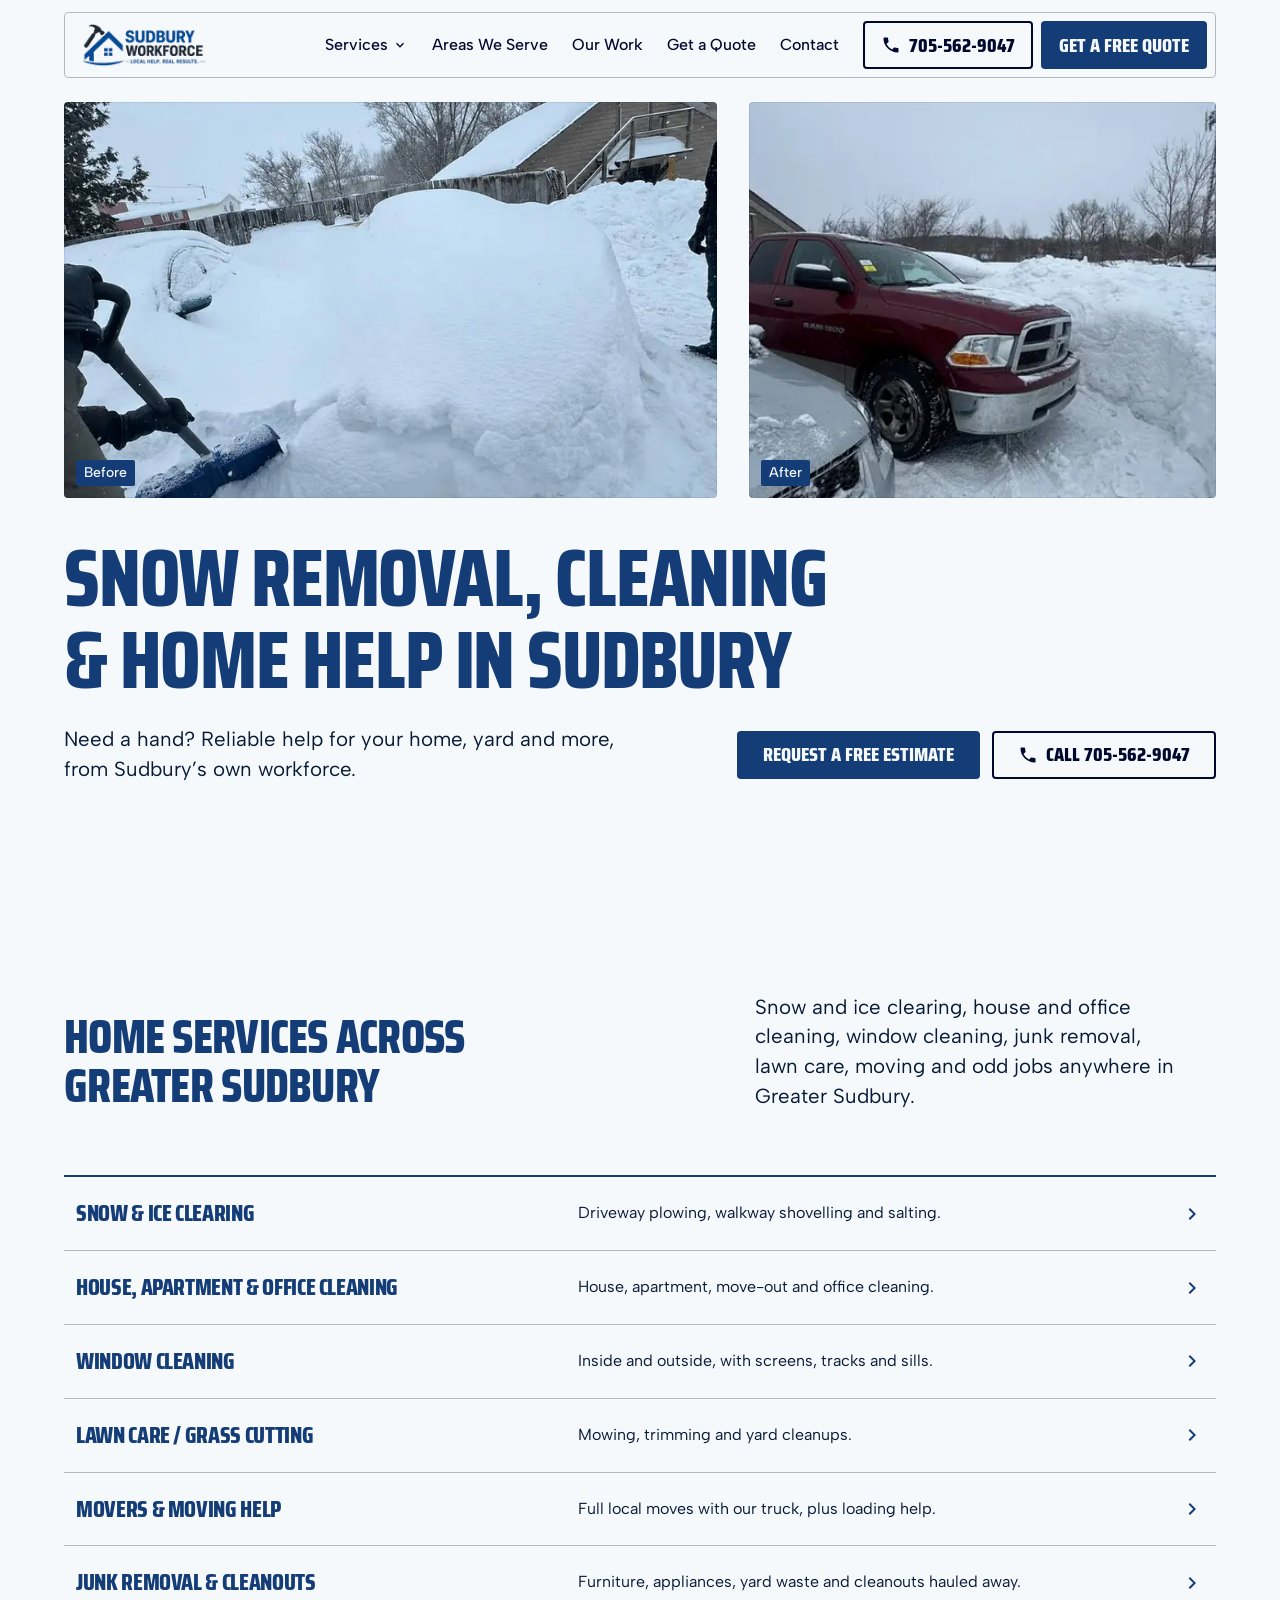
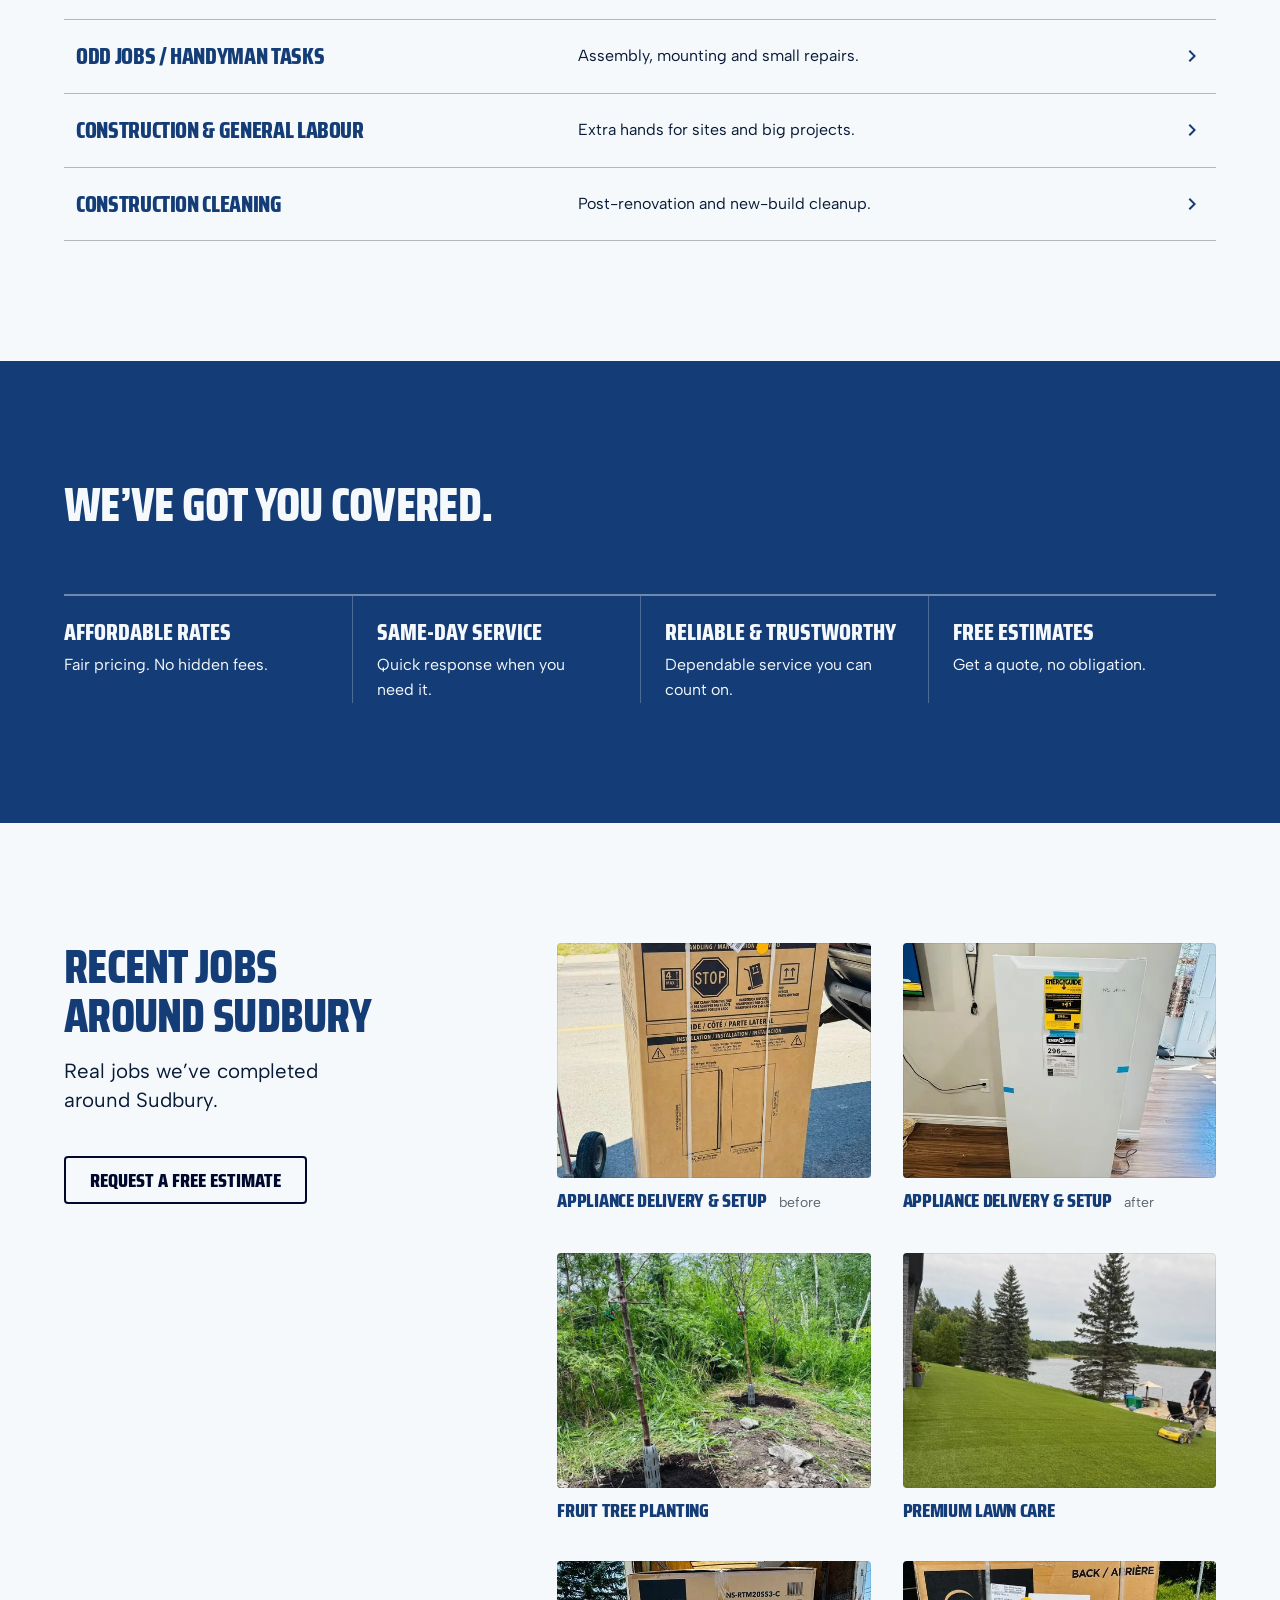
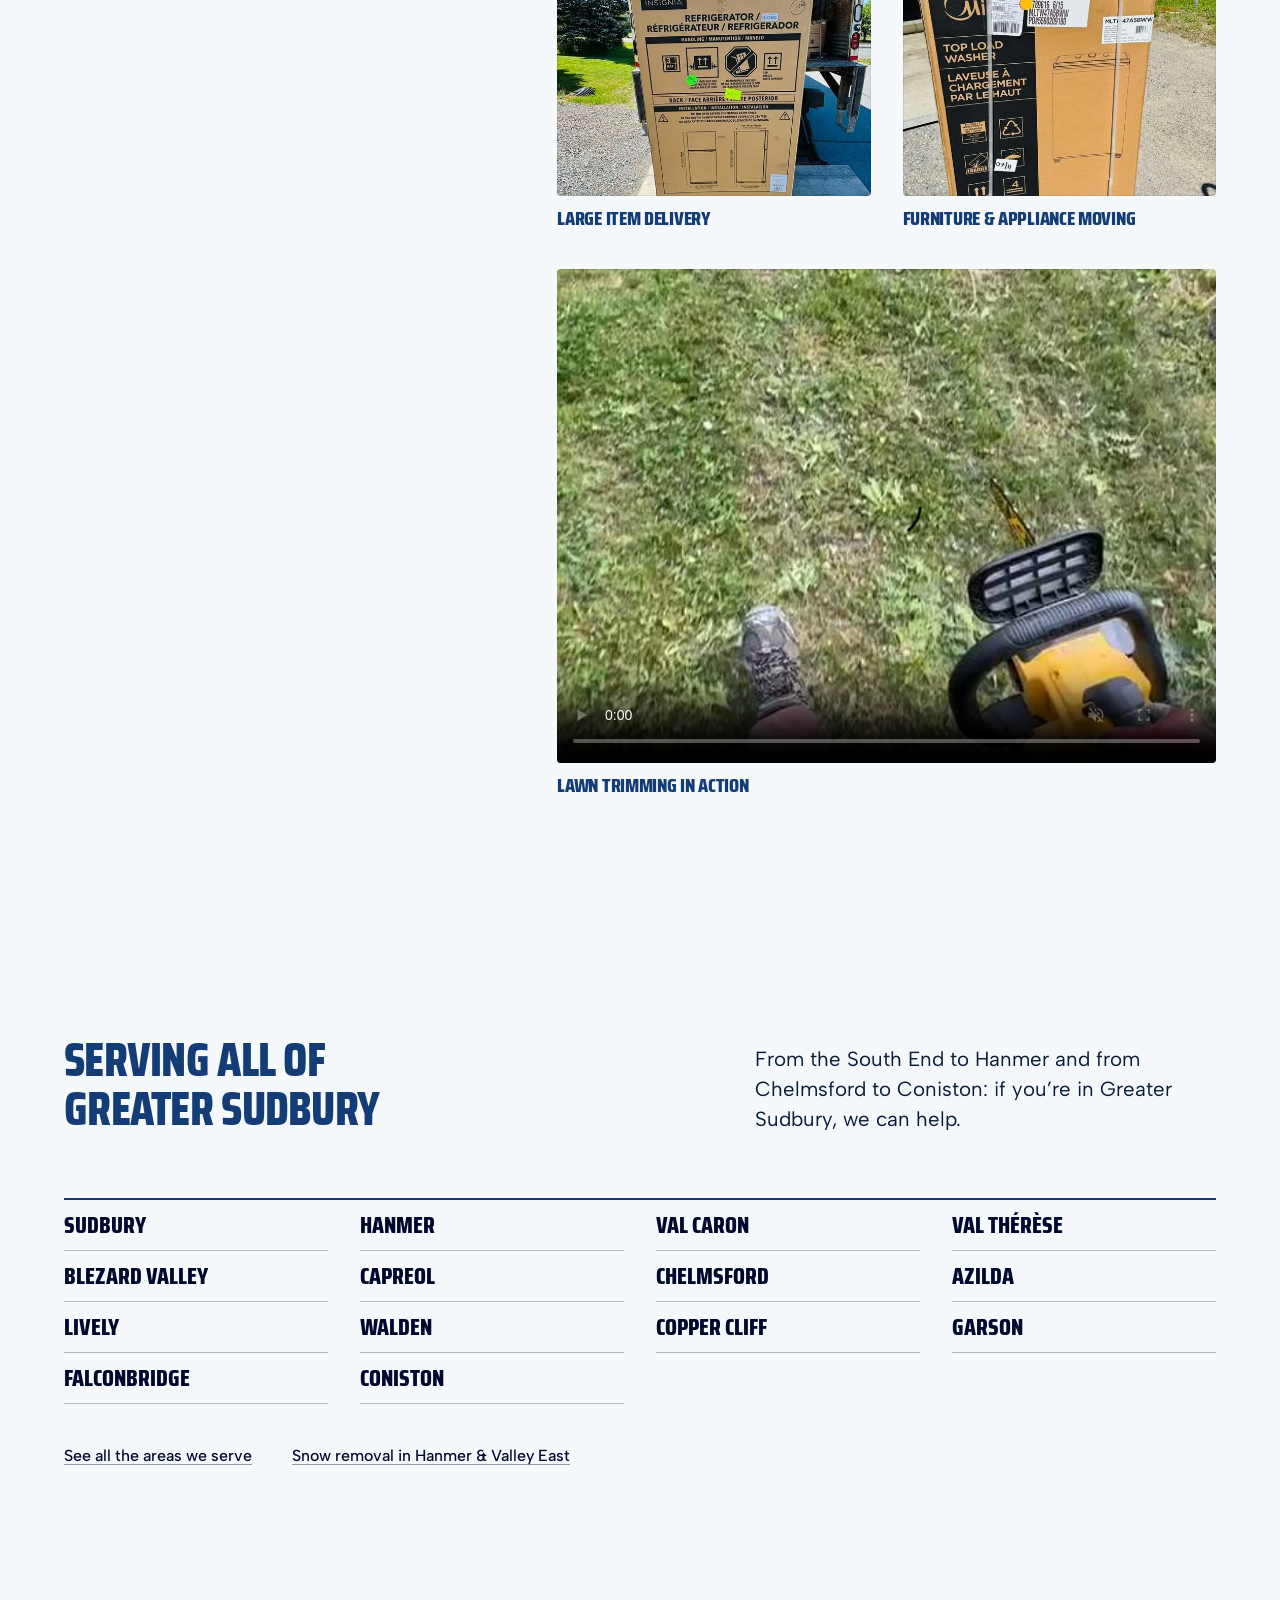
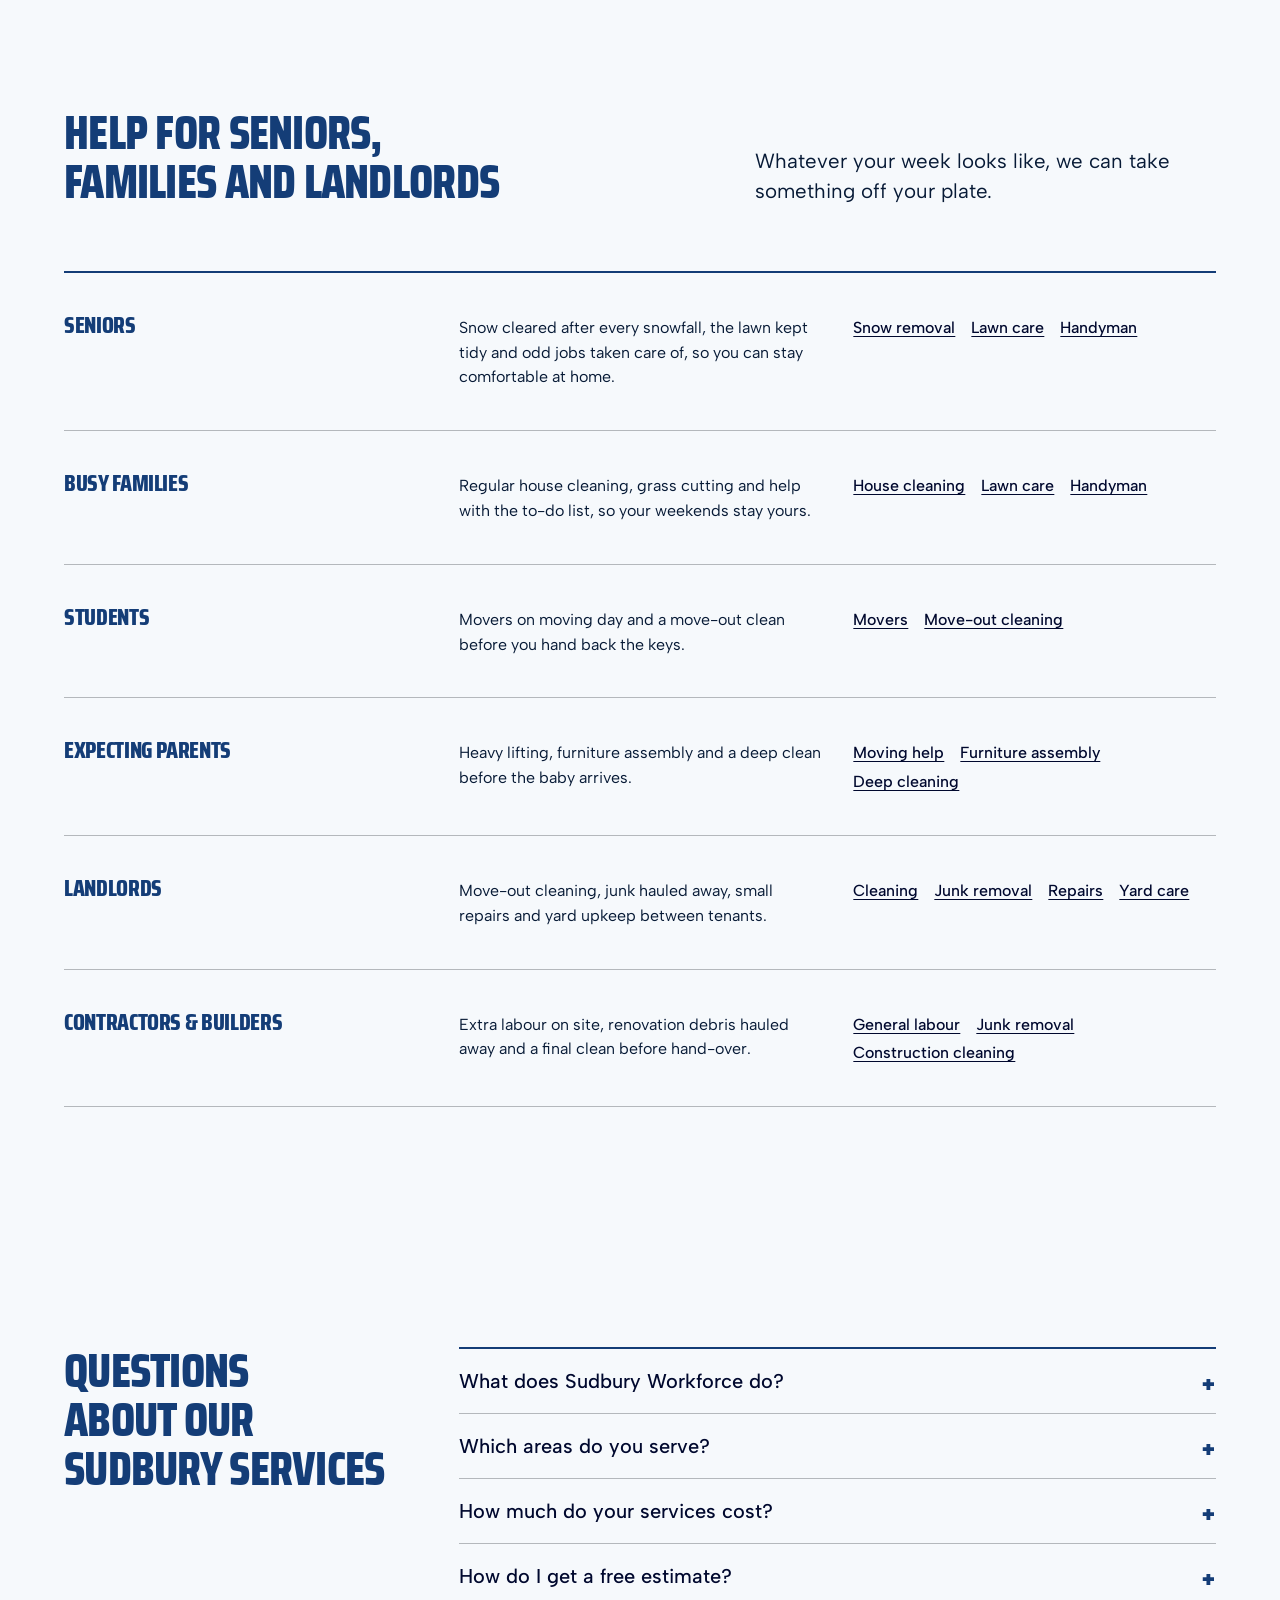
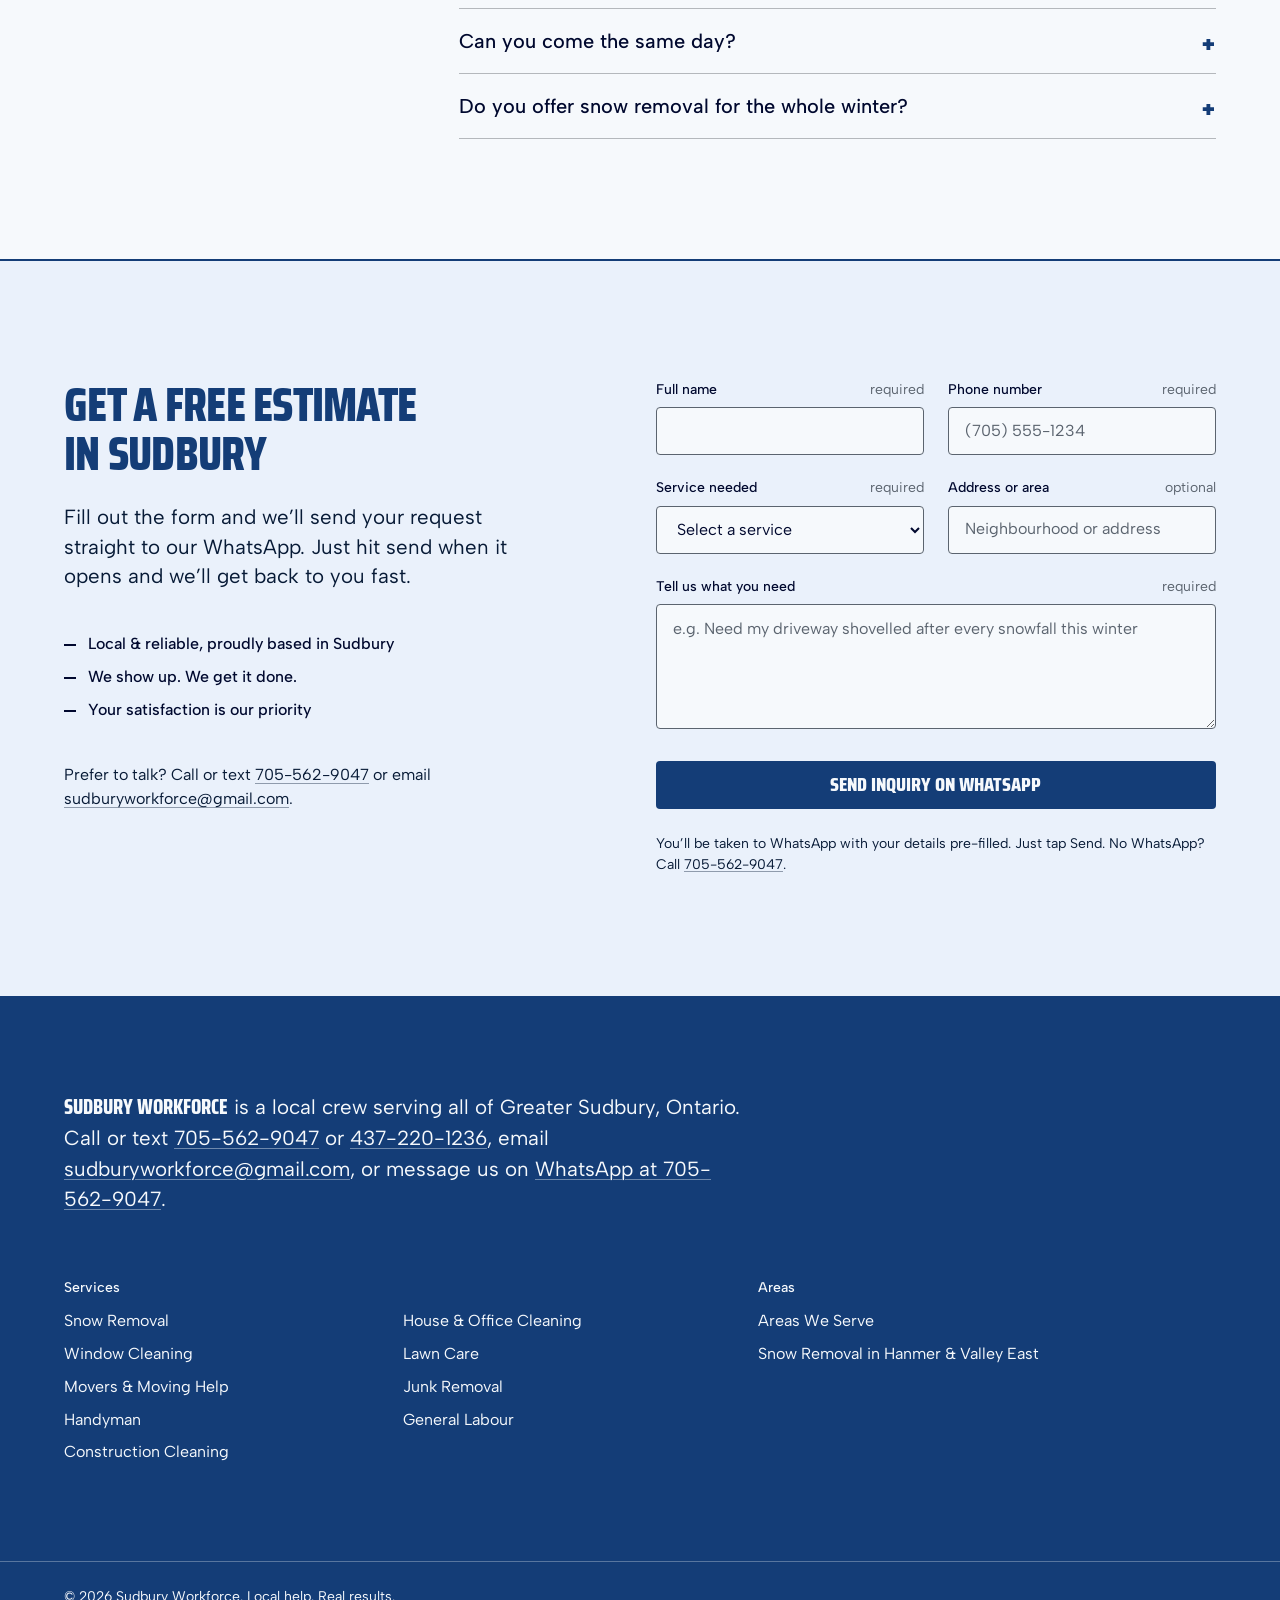
==== commit efe5e5f8: "feat: brand navy throughout and photos in full colour Headings take the logo's navy, the home promis" ====
--- a/index.html
+++ b/index.html
@@ -29,9 +29,9 @@
 <link rel="preconnect" href="https://fonts.googleapis.com">
 <link rel="preconnect" href="https://fonts.gstatic.com" crossorigin>
 <link rel="stylesheet" href="https://fonts.googleapis.com/css2?family=Saira+Condensed:wght@800&amp;family=Albert+Sans:wght@400;500&amp;display=swap">
-<link rel="stylesheet" href="tokens.css?v=5dd3c9b3">
+<link rel="stylesheet" href="tokens.css?v=0b51395f">
 <link rel="stylesheet" href="base.css?v=f38898cc">
-<link rel="stylesheet" href="styles.css?v=961386d4">
+<link rel="stylesheet" href="styles.css?v=366f2abc">
 <script type="application/ld+json">{"@context":"https://schema.org","@graph":[{"@type":"HomeAndConstructionBusiness","@id":"https://sudburyworkforce.github.io/sudburyworkforce/#business","name":"Sudbury Workforce","url":"https://sudburyworkforce.github.io/sudburyworkforce/","logo":"https://sudburyworkforce.github.io/sudburyworkforce/images/opt/logo-411.png","image":"https://sudburyworkforce.github.io/sudburyworkforce/images/opt/og/snow.jpg","description":"Snow removal, house, office, window and construction cleaning, junk removal, moving, lawn care, handyman jobs and general labour in Greater Sudbury, ON.","slogan":"Local help. Real results.","telephone":"+1-705-562-9047","email":"sudburyworkforce@gmail.com","contactPoint":[{"@type":"ContactPoint","contactType":"customer service","telephone":"+1-705-562-9047","email":"sudburyworkforce@gmail.com","availableLanguage":"English"}],"address":{"@type":"PostalAddress","addressLocality":"Sudbury","addressRegion":"ON","addressCountry":"CA"},"areaServed":[{"@type":"City","name":"Greater Sudbury, ON"},{"@type":"Place","name":"Sudbury, ON"},{"@type":"Place","name":"Hanmer, ON"},{"@type":"Place","name":"Val Caron, ON"},{"@type":"Place","name":"Val Thérèse, ON"},{"@type":"Place","name":"Blezard Valley, ON"},{"@type":"Place","name":"Capreol, ON"},{"@type":"Place","name":"Chelmsford, ON"},{"@type":"Place","name":"Azilda, ON"},{"@type":"Place","name":"Lively, ON"},{"@type":"Place","name":"Walden, ON"},{"@type":"Place","name":"Copper Cliff, ON"},{"@type":"Place","name":"Garson, ON"},{"@type":"Place","name":"Falconbridge, ON"},{"@type":"Place","name":"Coniston, ON"}],"hasOfferCatalog":{"@type":"OfferCatalog","name":"Services","itemListElement":[{"@type":"Offer","itemOffered":{"@type":"Service","name":"Snow Removal","url":"https://sudburyworkforce.github.io/sudburyworkforce/snow-removal-sudbury/"}},{"@type":"Offer","itemOffered":{"@type":"Service","name":"House & Office Cleaning","url":"https://sudburyworkforce.github.io/sudburyworkforce/house-cleaning-sudbury/"}},{"@type":"Offer","itemOffered":{"@type":"Service","name":"Window Cleaning","url":"https://sudburyworkforce.github.io/sudburyworkforce/window-cleaning-sudbury/"}},{"@type":"Offer","itemOffered":{"@type":"Service","name":"Lawn Care","url":"https://sudburyworkforce.github.io/sudburyworkforce/lawn-care-sudbury/"}},{"@type":"Offer","itemOffered":{"@type":"Service","name":"Movers & Moving Help","url":"https://sudburyworkforce.github.io/sudburyworkforce/moving-help-sudbury/"}},{"@type":"Offer","itemOffered":{"@type":"Service","name":"Junk Removal","url":"https://sudburyworkforce.github.io/sudburyworkforce/junk-removal-sudbury/"}},{"@type":"Offer","itemOffered":{"@type":"Service","name":"Handyman","url":"https://sudburyworkforce.github.io/sudburyworkforce/handyman-sudbury/"}},{"@type":"Offer","itemOffered":{"@type":"Service","name":"General Labour","url":"https://sudburyworkforce.github.io/sudburyworkforce/general-labour-sudbury/"}},{"@type":"Offer","itemOffered":{"@type":"Service","name":"Construction Cleaning","url":"https://sudburyworkforce.github.io/sudburyworkforce/construction-cleaning-sudbury/"}}]}},{"@type":"WebSite","@id":"https://sudburyworkforce.github.io/sudburyworkforce/#website","name":"Sudbury Workforce","url":"https://sudburyworkforce.github.io/sudburyworkforce/","publisher":{"@id":"https://sudburyworkforce.github.io/sudburyworkforce/#business"}},{"@type":"FAQPage","@id":"https://sudburyworkforce.github.io/sudburyworkforce/#faq","url":"https://sudburyworkforce.github.io/sudburyworkforce/","mainEntity":[{"@type":"Question","name":"What does Sudbury Workforce do?","acceptedAnswer":{"@type":"Answer","text":"Sudbury Workforce is a local crew that helps homes and businesses across Greater Sudbury, Ontario with snow removal, house and office cleaning, window cleaning, junk removal, lawn care, moving, handyman jobs, general labour and construction cleaning."}},{"@type":"Question","name":"Which areas do you serve?","acceptedAnswer":{"@type":"Answer","text":"All of Greater Sudbury: Downtown, New Sudbury, the South End and Minnow Lake, plus Hanmer, Val Caron, Val Thérèse, Blezard Valley, Capreol, Chelmsford, Azilda, Lively, Walden, Copper Cliff, Garson, Falconbridge and Coniston. See all the areas we serve."}},{"@type":"Question","name":"How much do your services cost?","acceptedAnswer":{"@type":"Answer","text":"Every job is quoted on its own, based on its size and what you need done, so we don’t publish set prices. Estimates are always free, with no obligation."}},{"@type":"Question","name":"How do I get a free estimate?","acceptedAnswer":{"@type":"Answer","text":"Call, text or WhatsApp 705-562-9047, email sudburyworkforce@gmail.com, or fill out the form below. Tell us what you need and where, and we’ll get back to you fast."}},{"@type":"Question","name":"Can you come the same day?","acceptedAnswer":{"@type":"Answer","text":"Yes. We offer same-day service when you need it, from a driveway after a storm to extra hands on moving day."}},{"@type":"Question","name":"Do you offer snow removal for the whole winter?","acceptedAnswer":{"@type":"Answer","text":"Yes. Choose a one-time clear-out, a visit after every snowfall, or a whole-winter plan, and overnight snow is cleared before you head out in the morning. See snow removal in Sudbury."}}]}]}</script>
 </head>
 <body>
--- a/tokens.css
+++ b/tokens.css
@@ -9,15 +9,17 @@
   --color-error: oklch(52% 0.19 27); --color-success: oklch(50% 0.12 150);
   --container: 1440px; --gutter: 64px; --gap-columns: 32px; --section-gap-s: 120px; --section-gap: 144px; --section-gap-l: 176px;
   --z-base: 1; --z-raised: 10; --z-dropdown: 100; --z-sticky: 200; --z-sticky-nav: 300; --z-modal: 400; --z-toast: 500; --z-tooltip: 600;
-  --color-paper: oklch(98% 0.005 250); --color-paper-2: oklch(95% 0.006 250); --color-paper-3: oklch(91.5% 0.007 250);
+  --color-paper: oklch(98% 0.005 250); --color-paper-2: oklch(95.5% 0.016 258); --color-paper-3: oklch(92% 0.022 258);
   --color-ink: oklch(16% 0.080 260); --color-ink-2: oklch(22% 0.060 258); --color-muted: oklch(50% 0.020 250);
-  --color-rule: oklch(78% 0.008 250); --color-rule-2: oklch(36% 0.060 255);
+  --color-rule: oklch(78% 0.008 250); --color-rule-2: oklch(36.7% 0.109 258);
   /* Brand: the logo's navy (#153d77) is the one signal, a fill under paper type, in place of Sport's volt. */
   --color-accent: oklch(36.7% 0.109 258); --color-accent-ink: oklch(98% 0.005 250); --color-accent-deep: oklch(47.4% 0.139 257);
   --color-accent-hover: oklch(29% 0.085 259); --color-focus: oklch(40% 0.180 258); --color-slot: oklch(76% 0.07 258);
   --font-display: "Saira Condensed", "Arial Narrow", sans-serif; --font-body: "Albert Sans", ui-sans-serif, system-ui, sans-serif;
   --radius-card: 4px; --radius-pill: 4px; --radius-input: 4px; --rule-hair: 1px; --rule-bar: 2px;
   --header-h: 64px;
+  /* The brand field: the logo navy carries the bands, the footer and the heads (Committed posture). */
+  --color-field: oklch(36.7% 0.109 258); --color-on-field: oklch(98% 0.005 250);
   --shadow-card: none;
   --tracking-display: -0.015em; --display-weight: 800;
 }
--- a/styles.css
+++ b/styles.css
@@ -1,10 +1,11 @@
 /* Hallmark · shape: Feature Stack (draw c4df89) · genre: editorial · theme: Sport (deal 3/3, seed local-crew-greater-sudbury-c60a·f6886a12·2026-11-24·r0) · brand: the logo and its navy kept · redesign: full · copy: verbatim · job: hire
- * hero: Ledge (/), Stage (service pages with a photo), Banner (pages without one) · nav: floating bar · footer: colophon block · imagery: photographs, the owner's own job photos (duotone ink and paper) · signature: one real Sudbury driveway, before and after, as the hero's field
- * axes: light/display-condensed/chromatic-blue · posture: restrained · contrast: pass · fold: pass · v2.0.0 */
+ * hero: Ledge (/), Stage (service pages with a photo), Banner (pages without one) · nav: floating bar · footer: colophon block · imagery: photographs, the owner's own job photos in natural colour · signature: one real Sudbury driveway, before and after, as the hero's field
+ * axes: light/display-condensed/chromatic-blue · posture: committed (the logo navy as the field: heads, bands, footer) · contrast: pass · fold: pass · v2.0.0 */
 /* Hallmark · pre-emit critique: P4 H4 E4 S4 R4 V4 · weakest: S, a trades template could fit any town; led with the owner's own driveway photos and kept every Sudbury place name in the copy */
 /* Hallmark · waive 49b · links inside running sentences and the two-column job captions on phones · each is a Sudbury service name or a phrase inside a sentence, so it wraps with its text and cannot shorten */
 /* Hallmark · waive 71 · the h3 under each job photo is that photo's figcaption · a caption belongs to the picture above it, so it sits nearer the photo than the next card */
 /* Hallmark · answered F3 · text-wrap: balance sits on h1, h2 and h3 in base.css, which loads before this file */
+/* Hallmark · answered F4 · the navy WhatsApp band flips the primary to a paper fill with navy type; it is the same control on its own surface */
 /* Hallmark · answered F20 · thirteen snow-page places and the owner's real lists cannot divide evenly; the count is the true service area */
 /* Hallmark · answered F26 · House, Apartment & Office Cleaning is the service's own name and balances to two lines at 375 */
 /* Hallmark · dismissed 77 · the 404 page is a way back to the services; its four sections are the page's own */
@@ -23,7 +24,7 @@
 html { scroll-padding-top: calc(var(--header-h) + var(--space-xl)); }
 ::selection { background: var(--color-accent); color: var(--color-accent-ink); }
 strong, b { font-weight: 500; }
-h1, h2, h3 { text-transform: uppercase; line-height: 1.02; }
+h1, h2, h3 { text-transform: uppercase; line-height: 1.02; color: var(--color-field); }
 h3 { line-height: 1.05; }
 a { text-decoration-color: color-mix(in oklab, currentColor 40%, transparent); }
 a:hover { text-decoration-color: var(--color-accent-deep); }
@@ -130,12 +131,11 @@
   .btn-header { display: inline-flex; }
 }
 
-/* ---------------------------------------------------------------- the photographs: duotone, ink on paper */
+/* ---------------------------------------------------------------- the photographs, in their own colours (the owner asked for colour over the theme's duotone) */
 
 .photo { position: relative; isolation: isolate; overflow: hidden; margin: 0; border-radius: var(--radius-card); background: var(--color-paper); outline: var(--rule-hair) solid color-mix(in oklab, var(--color-ink) 8%, transparent); outline-offset: -1px; }
 .photo > picture { display: block; height: 100%; }
-.photo img, .photo video { width: 100%; height: 100%; object-fit: cover; filter: grayscale(1) contrast(1.2); mix-blend-mode: multiply; }
-.photo::before { content: ""; position: absolute; inset: 0; z-index: 1; background: var(--color-ink); mix-blend-mode: lighten; pointer-events: none; }
+.photo img, .photo video { width: 100%; height: 100%; object-fit: cover; }
 
 /* ---------------------------------------------------------------- hero: the home Ledge */
 
@@ -145,7 +145,7 @@
 .hero-field figcaption {
   position: absolute; left: var(--space-sm); bottom: var(--space-sm); z-index: 2;
   padding: var(--space-2xs) var(--space-xs); border-radius: 2px;
-  background: var(--color-ink); color: var(--color-paper); font: 500 var(--text-sm)/1.3 var(--font-body);
+  background: var(--color-field); color: var(--color-on-field); font: 500 var(--text-sm)/1.3 var(--font-body);
 }
 .hero-base { display: grid; gap: var(--space-lg); margin-top: var(--space-xl); }
 .hero-lede { margin-top: var(--space-md); color: var(--color-ink-2); }
@@ -223,11 +223,11 @@
 
 /* we've got you covered: the one ink band */
 
-.covered { padding-block: var(--section-gap-s); background: var(--color-ink); color: var(--color-paper); }
-.covered h2 { color: var(--color-paper); }
+.covered { padding-block: var(--section-gap-s); background: var(--color-field); color: var(--color-on-field); }
+.covered h2 { color: var(--color-on-field); }
 .covered .feature-list { margin-top: var(--space-2xl); border-top-color: color-mix(in oklab, var(--color-paper) 40%, transparent); }
 .covered .feature-list li { border-color: color-mix(in oklab, var(--color-paper) 25%, transparent); }
-.covered .feature-list p { color: var(--color-paper); }
+.covered .feature-list p { color: var(--color-on-field); }
 
 .feature-list { display: grid; list-style: none; padding: 0; border-top: var(--rule-bar) solid var(--color-rule-2); }
 .feature-list li { padding-block: var(--space-lg); border-bottom: var(--rule-hair) solid var(--color-rule); }
@@ -353,9 +353,13 @@
 
 /* the snow page's photo band and closing band */
 
-.quote-band { padding-block: var(--space-3xl); background: var(--color-paper-2); border-top: var(--rule-bar) solid var(--color-rule-2); }
+.quote-band { padding-block: var(--space-3xl); background: var(--color-field); color: var(--color-on-field); }
 .quote-band-title { max-width: 24ch; font: var(--display-weight) var(--text-display-s)/1.02 var(--font-display); text-transform: uppercase; overflow-wrap: break-word; min-width: 0; text-wrap: balance; }
-.quote-band-text { max-width: 60ch; margin-top: var(--space-lg); font-size: var(--text-lead); color: var(--color-ink-2); }
+.quote-band-text { max-width: 60ch; margin-top: var(--space-lg); font-size: var(--text-lead); }
+.quote-band .btn-whatsapp { background: var(--color-on-field); color: var(--color-field); }
+.quote-band .btn-whatsapp:hover { background: var(--color-paper-3); }
+.quote-band .btn-outline-light { border-color: var(--color-on-field); color: var(--color-on-field); }
+.quote-band .btn-outline-light:hover { background: color-mix(in oklab, var(--color-on-field) 14%, transparent); }
 .quote-band .hero-actions, .cta-band .hero-actions { margin-top: var(--space-xl); }
 
 /* ---------------------------------------------------------------- the quote form */
@@ -396,17 +400,22 @@
 
 /* ---------------------------------------------------------------- footer: a colophon */
 
-.site-footer { padding-top: var(--space-3xl); border-top: var(--rule-bar) solid var(--color-rule-2); }
+.site-footer { padding-top: var(--space-3xl); background: var(--color-field); color: var(--color-on-field); }
+.site-footer a { color: var(--color-on-field); }
 .footer-inner { display: grid; gap: var(--space-2xl); }
 .footer-colophon { max-width: 52ch; font-size: var(--text-lead); line-height: 1.5; }
 .footer-colophon strong { font-family: var(--font-display); font-weight: var(--display-weight); text-transform: uppercase; }
 .footer-nav { display: grid; gap: var(--space-xl); }
-.footer-heading { max-width: none; margin-bottom: var(--space-sm); font: 500 var(--text-sm)/1.3 var(--font-body); text-transform: none; letter-spacing: normal; color: var(--color-muted); }
+.footer-heading { max-width: none; margin-bottom: var(--space-sm); font: 500 var(--text-sm)/1.3 var(--font-body); text-transform: none; letter-spacing: normal; color: var(--color-on-field); }
 .footer-list { display: grid; gap: var(--space-xs); list-style: none; padding: 0; }
 .footer-list a { text-decoration: none; }
-.footer-list a:hover { text-decoration: underline; text-decoration-color: var(--color-accent-deep); }
+.footer-list a:hover { text-decoration: underline; text-decoration-color: var(--color-on-field); }
 .footer-list-cols { grid-template-columns: repeat(2, minmax(0, 1fr)); column-gap: var(--space-lg); }
-.footer-bottom { margin-top: var(--space-3xl); padding-block: var(--space-lg); border-top: var(--rule-hair) solid var(--color-rule); font-size: var(--text-sm); color: var(--color-muted); }
+.footer-bottom { margin-top: var(--space-3xl); padding-block: var(--space-lg); border-top: var(--rule-hair) solid color-mix(in oklab, var(--color-on-field) 30%, transparent); font-size: var(--text-sm); }
+
+/* on the navy field: paper links and a paper focus ring */
+:is(.covered, .quote-band, .site-footer) a:hover { text-decoration-color: var(--color-on-field); }
+:is(.covered, .quote-band, .site-footer) :focus-visible { outline-color: var(--color-on-field); }
 @media (min-width: 40rem) { .footer-nav { grid-template-columns: minmax(0, 2fr) minmax(0, 1.4fr); } }
 @media (max-width: 39.98rem) { .footer-list-cols { grid-template-columns: minmax(0, 1fr); } }
 @media (min-width: 90rem) {
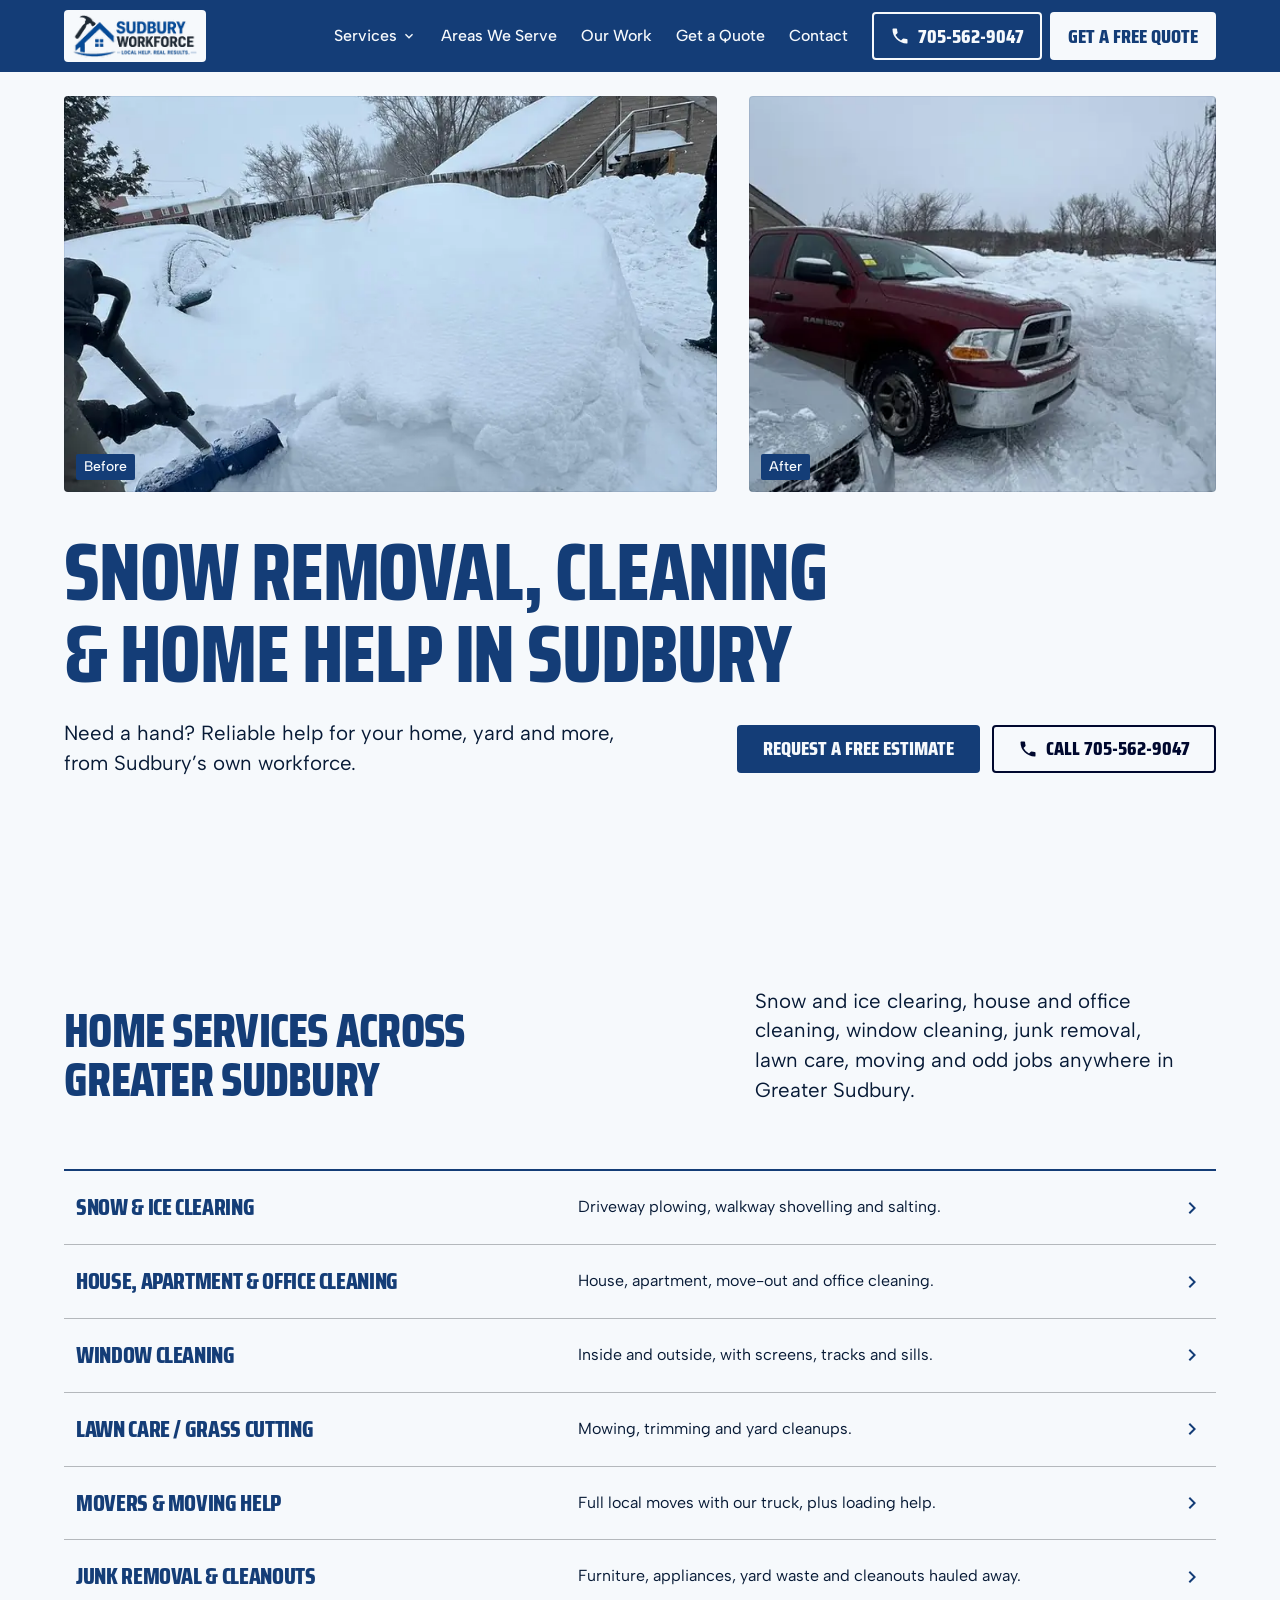
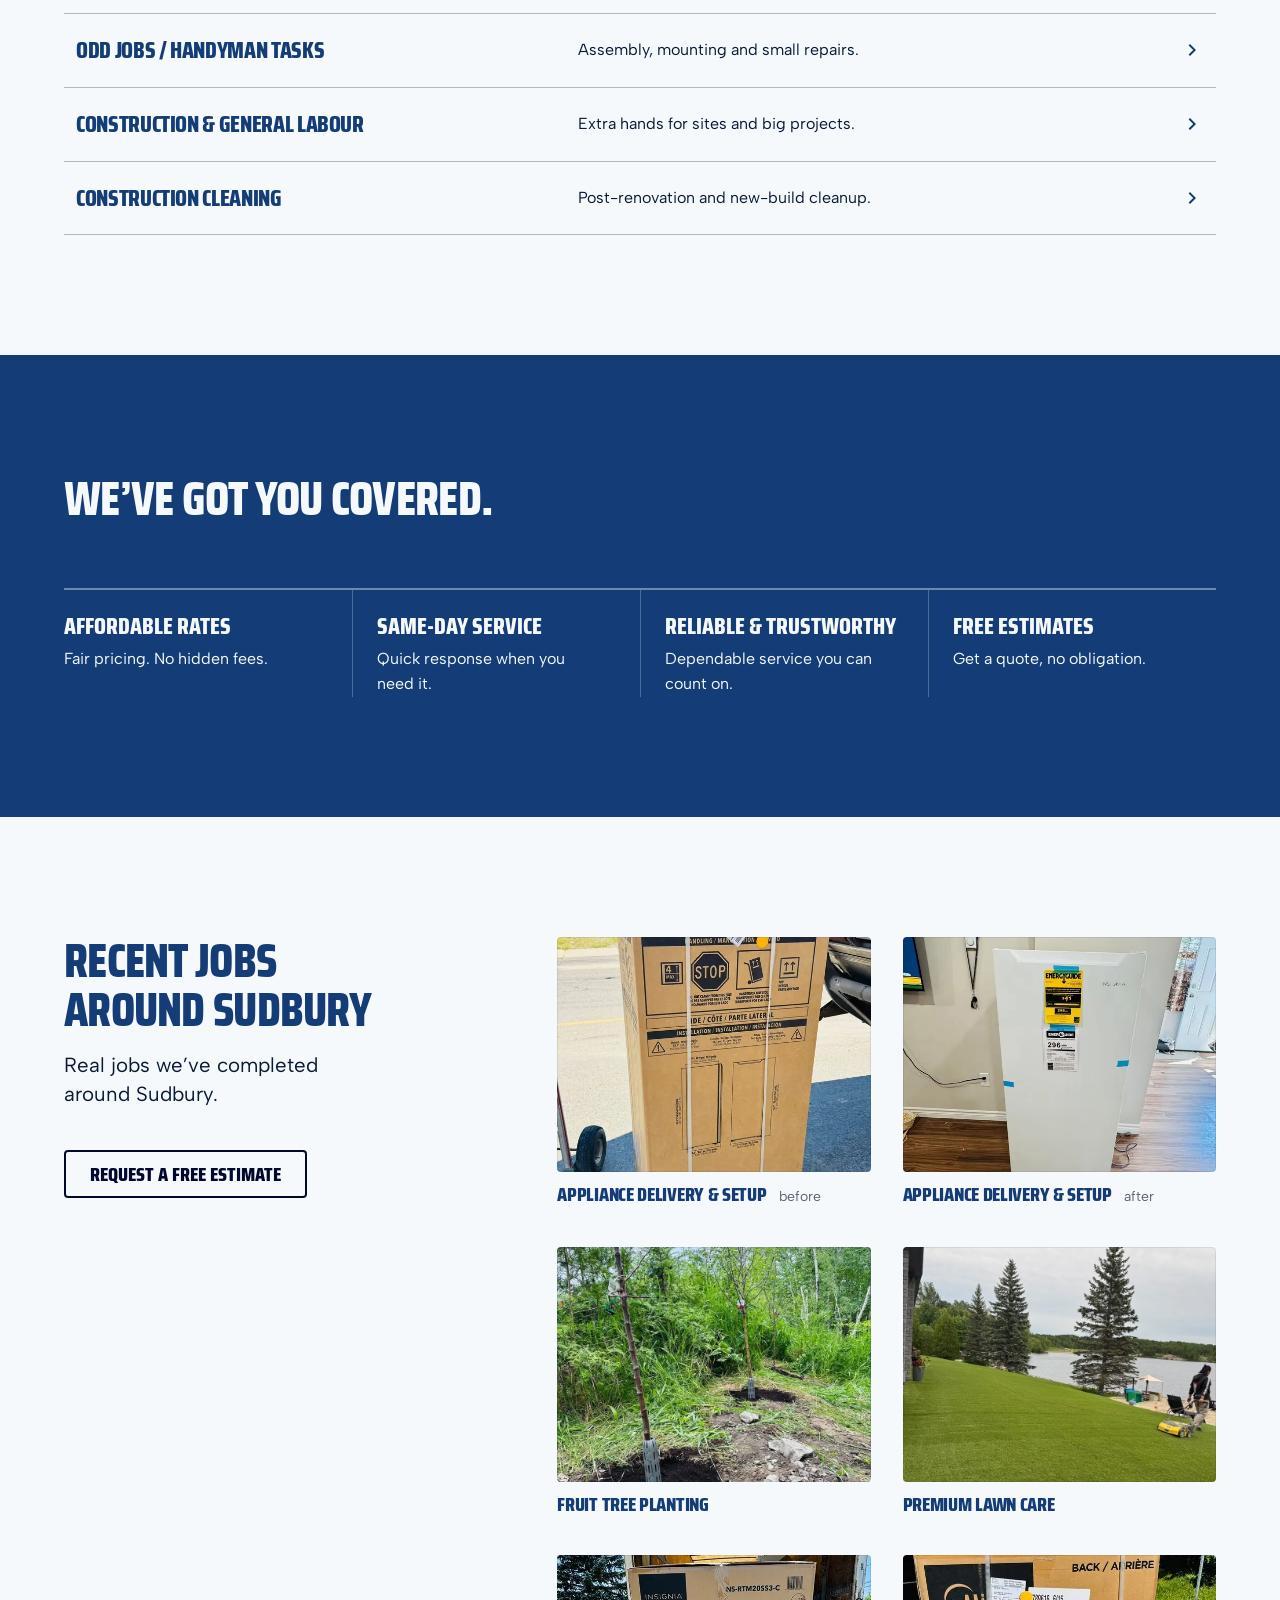
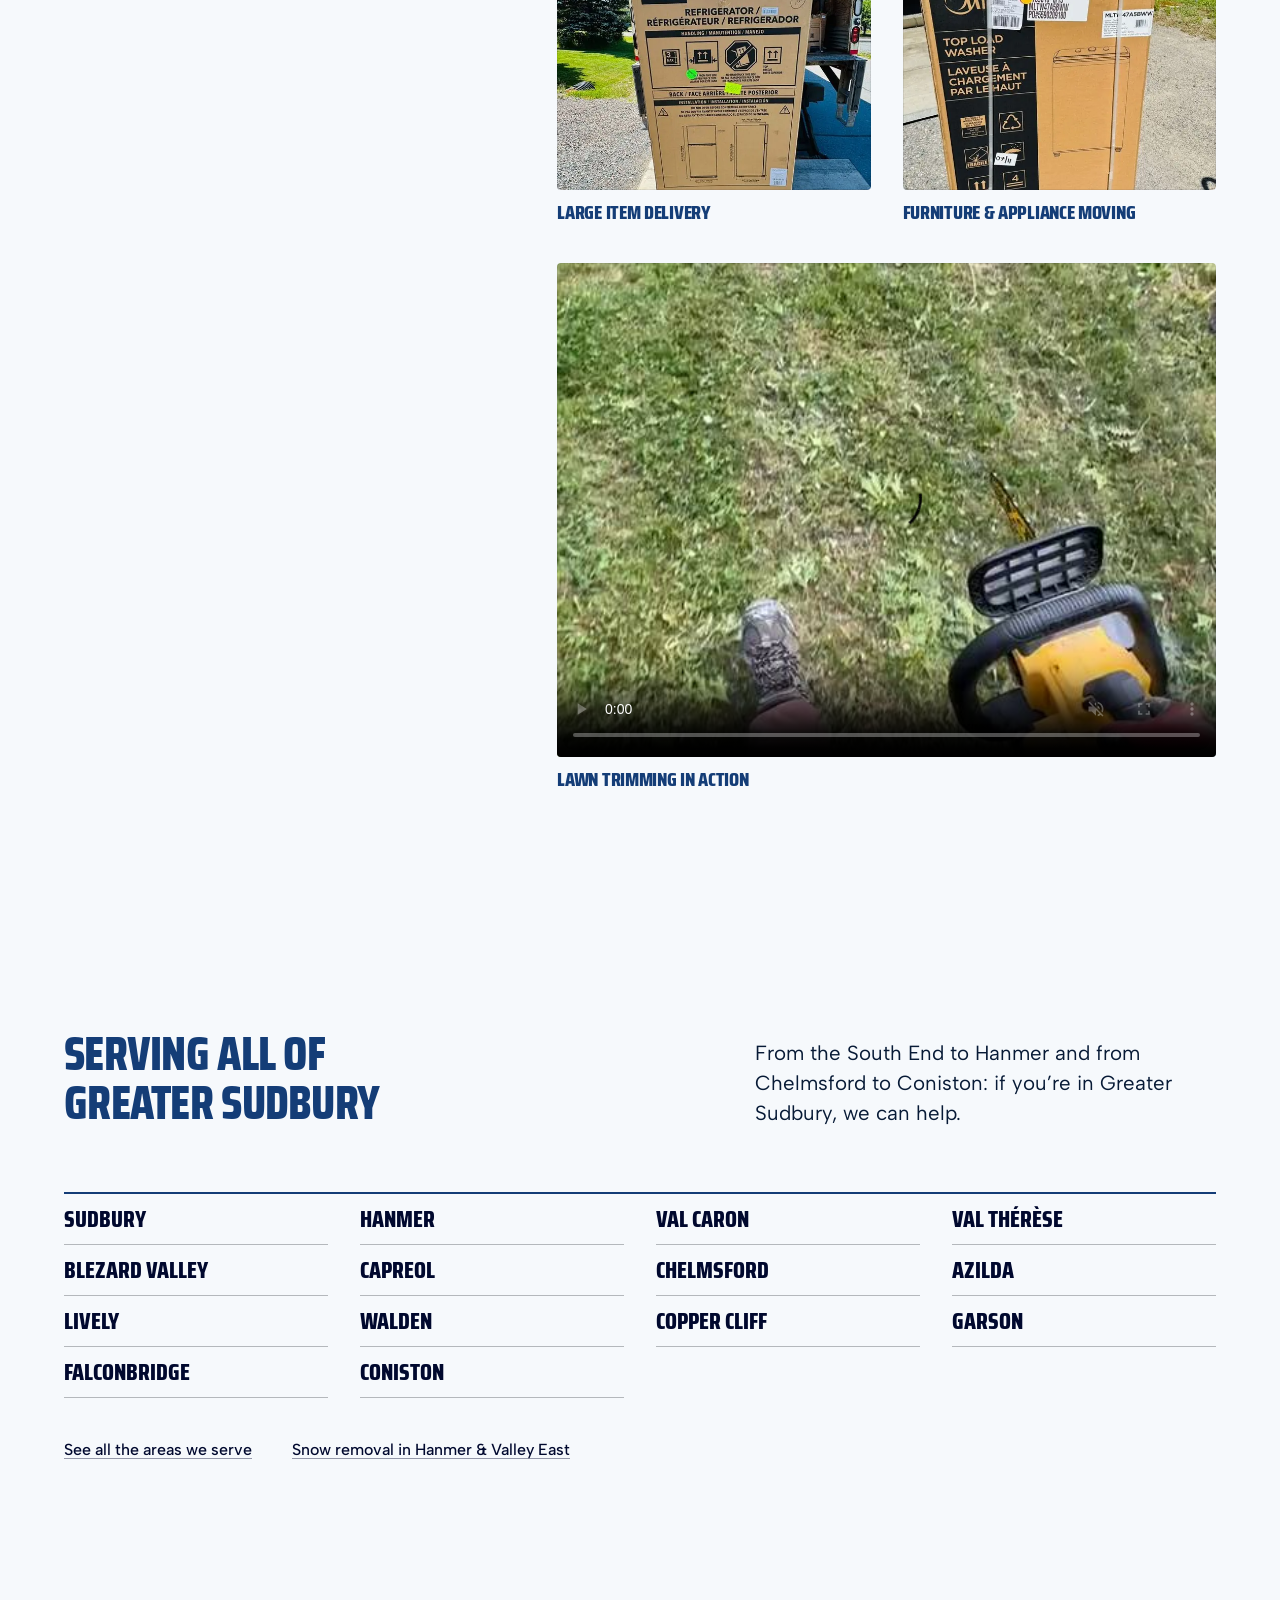
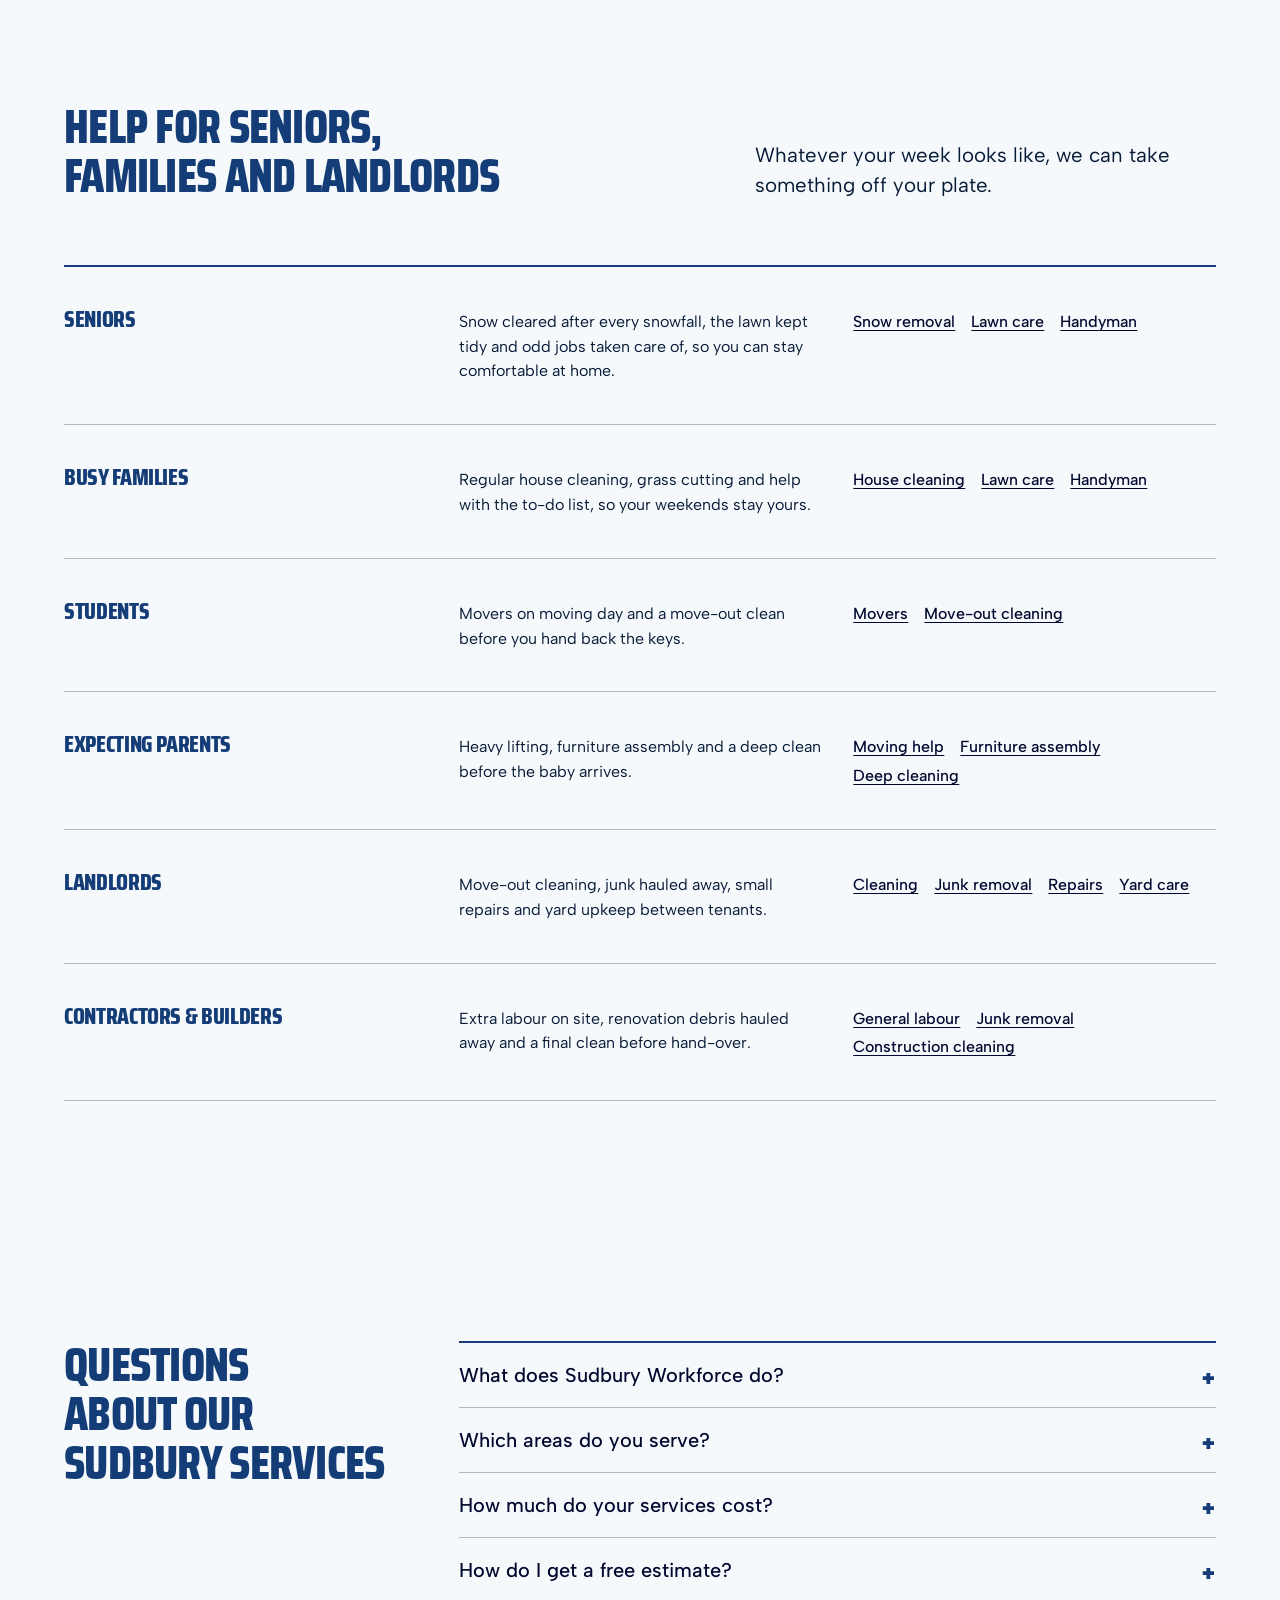
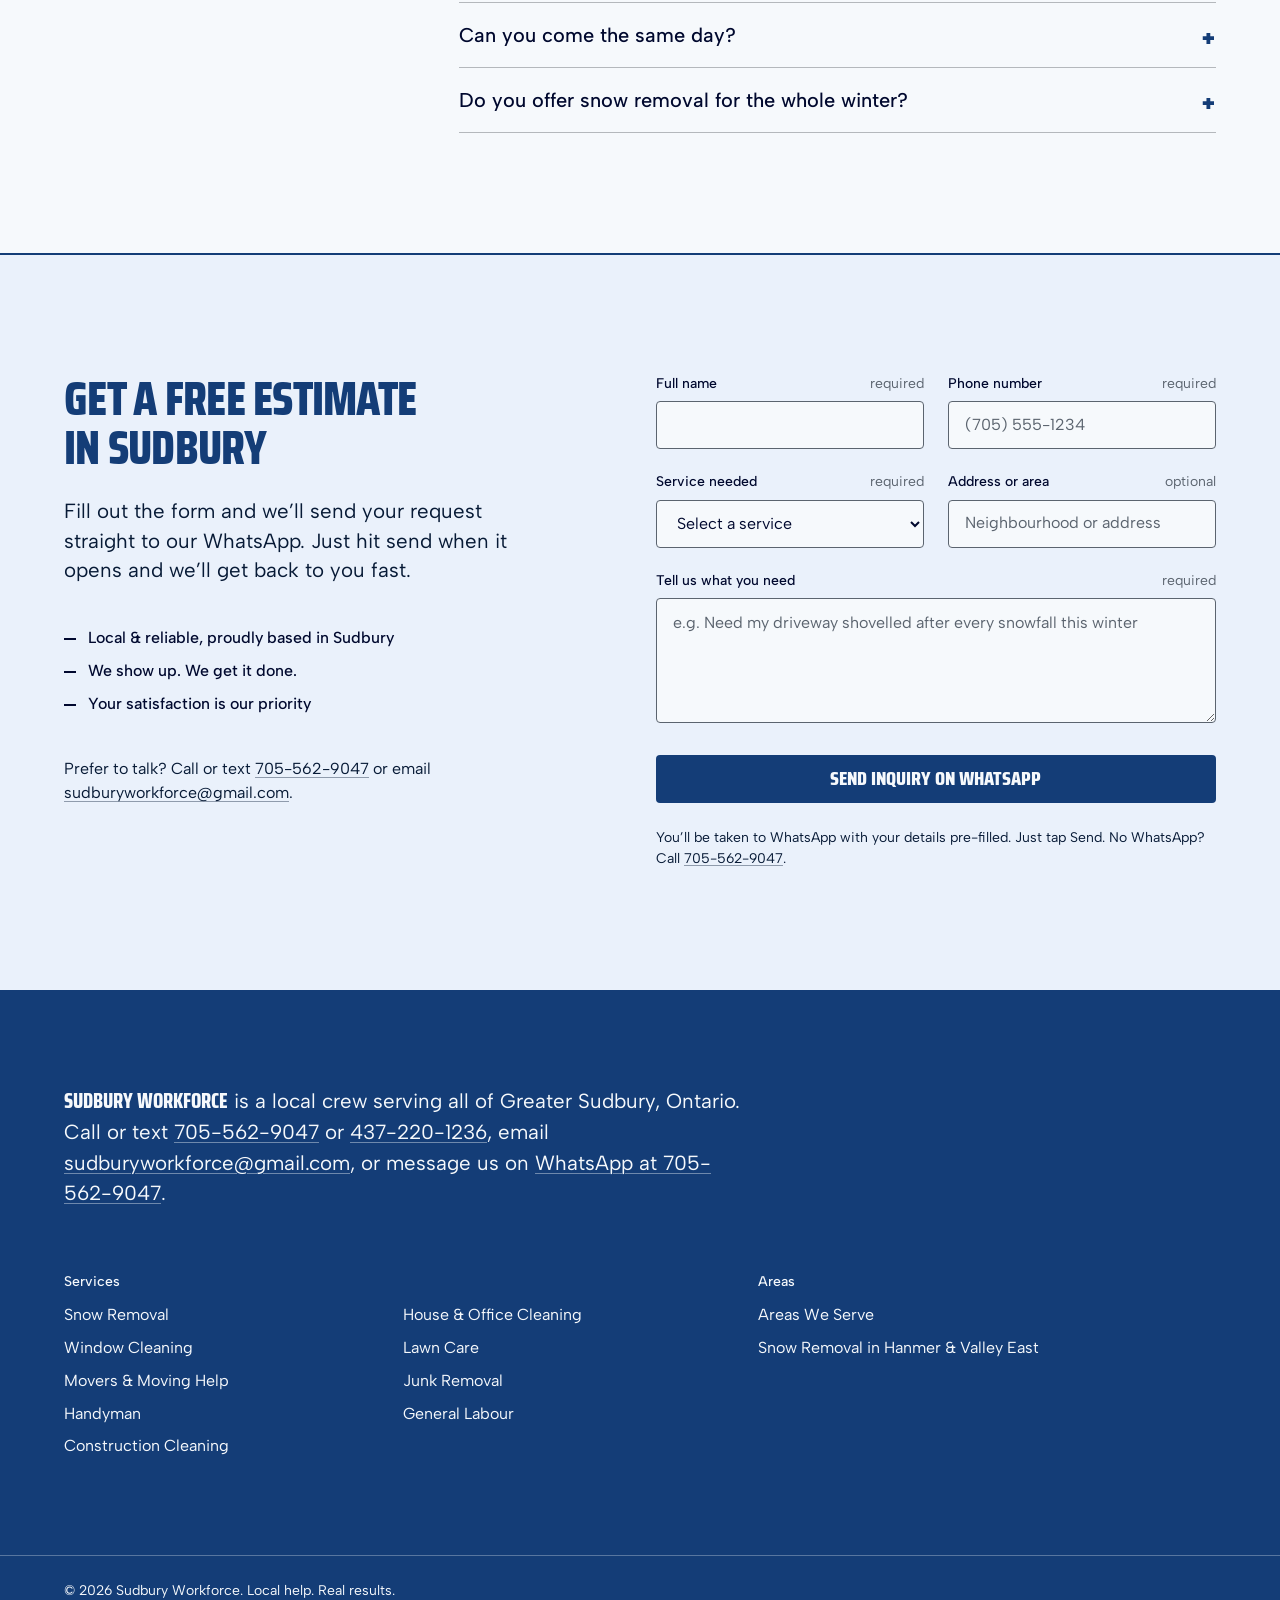
==== commit 26fd2862: "feat: navy menu bar with a full-screen phone menu The header becomes a full-width bar in the brand n" ====
--- a/index.html
+++ b/index.html
@@ -29,9 +29,9 @@
 <link rel="preconnect" href="https://fonts.googleapis.com">
 <link rel="preconnect" href="https://fonts.gstatic.com" crossorigin>
 <link rel="stylesheet" href="https://fonts.googleapis.com/css2?family=Saira+Condensed:wght@800&amp;family=Albert+Sans:wght@400;500&amp;display=swap">
-<link rel="stylesheet" href="tokens.css?v=0b51395f">
+<link rel="stylesheet" href="tokens.css?v=bd1f2a1b">
 <link rel="stylesheet" href="base.css?v=f38898cc">
-<link rel="stylesheet" href="styles.css?v=366f2abc">
+<link rel="stylesheet" href="styles.css?v=c81ef225">
 <script type="application/ld+json">{"@context":"https://schema.org","@graph":[{"@type":"HomeAndConstructionBusiness","@id":"https://sudburyworkforce.github.io/sudburyworkforce/#business","name":"Sudbury Workforce","url":"https://sudburyworkforce.github.io/sudburyworkforce/","logo":"https://sudburyworkforce.github.io/sudburyworkforce/images/opt/logo-411.png","image":"https://sudburyworkforce.github.io/sudburyworkforce/images/opt/og/snow.jpg","description":"Snow removal, house, office, window and construction cleaning, junk removal, moving, lawn care, handyman jobs and general labour in Greater Sudbury, ON.","slogan":"Local help. Real results.","telephone":"+1-705-562-9047","email":"sudburyworkforce@gmail.com","contactPoint":[{"@type":"ContactPoint","contactType":"customer service","telephone":"+1-705-562-9047","email":"sudburyworkforce@gmail.com","availableLanguage":"English"}],"address":{"@type":"PostalAddress","addressLocality":"Sudbury","addressRegion":"ON","addressCountry":"CA"},"areaServed":[{"@type":"City","name":"Greater Sudbury, ON"},{"@type":"Place","name":"Sudbury, ON"},{"@type":"Place","name":"Hanmer, ON"},{"@type":"Place","name":"Val Caron, ON"},{"@type":"Place","name":"Val Thérèse, ON"},{"@type":"Place","name":"Blezard Valley, ON"},{"@type":"Place","name":"Capreol, ON"},{"@type":"Place","name":"Chelmsford, ON"},{"@type":"Place","name":"Azilda, ON"},{"@type":"Place","name":"Lively, ON"},{"@type":"Place","name":"Walden, ON"},{"@type":"Place","name":"Copper Cliff, ON"},{"@type":"Place","name":"Garson, ON"},{"@type":"Place","name":"Falconbridge, ON"},{"@type":"Place","name":"Coniston, ON"}],"hasOfferCatalog":{"@type":"OfferCatalog","name":"Services","itemListElement":[{"@type":"Offer","itemOffered":{"@type":"Service","name":"Snow Removal","url":"https://sudburyworkforce.github.io/sudburyworkforce/snow-removal-sudbury/"}},{"@type":"Offer","itemOffered":{"@type":"Service","name":"House & Office Cleaning","url":"https://sudburyworkforce.github.io/sudburyworkforce/house-cleaning-sudbury/"}},{"@type":"Offer","itemOffered":{"@type":"Service","name":"Window Cleaning","url":"https://sudburyworkforce.github.io/sudburyworkforce/window-cleaning-sudbury/"}},{"@type":"Offer","itemOffered":{"@type":"Service","name":"Lawn Care","url":"https://sudburyworkforce.github.io/sudburyworkforce/lawn-care-sudbury/"}},{"@type":"Offer","itemOffered":{"@type":"Service","name":"Movers & Moving Help","url":"https://sudburyworkforce.github.io/sudburyworkforce/moving-help-sudbury/"}},{"@type":"Offer","itemOffered":{"@type":"Service","name":"Junk Removal","url":"https://sudburyworkforce.github.io/sudburyworkforce/junk-removal-sudbury/"}},{"@type":"Offer","itemOffered":{"@type":"Service","name":"Handyman","url":"https://sudburyworkforce.github.io/sudburyworkforce/handyman-sudbury/"}},{"@type":"Offer","itemOffered":{"@type":"Service","name":"General Labour","url":"https://sudburyworkforce.github.io/sudburyworkforce/general-labour-sudbury/"}},{"@type":"Offer","itemOffered":{"@type":"Service","name":"Construction Cleaning","url":"https://sudburyworkforce.github.io/sudburyworkforce/construction-cleaning-sudbury/"}}]}},{"@type":"WebSite","@id":"https://sudburyworkforce.github.io/sudburyworkforce/#website","name":"Sudbury Workforce","url":"https://sudburyworkforce.github.io/sudburyworkforce/","publisher":{"@id":"https://sudburyworkforce.github.io/sudburyworkforce/#business"}},{"@type":"FAQPage","@id":"https://sudburyworkforce.github.io/sudburyworkforce/#faq","url":"https://sudburyworkforce.github.io/sudburyworkforce/","mainEntity":[{"@type":"Question","name":"What does Sudbury Workforce do?","acceptedAnswer":{"@type":"Answer","text":"Sudbury Workforce is a local crew that helps homes and businesses across Greater Sudbury, Ontario with snow removal, house and office cleaning, window cleaning, junk removal, lawn care, moving, handyman jobs, general labour and construction cleaning."}},{"@type":"Question","name":"Which areas do you serve?","acceptedAnswer":{"@type":"Answer","text":"All of Greater Sudbury: Downtown, New Sudbury, the South End and Minnow Lake, plus Hanmer, Val Caron, Val Thérèse, Blezard Valley, Capreol, Chelmsford, Azilda, Lively, Walden, Copper Cliff, Garson, Falconbridge and Coniston. See all the areas we serve."}},{"@type":"Question","name":"How much do your services cost?","acceptedAnswer":{"@type":"Answer","text":"Every job is quoted on its own, based on its size and what you need done, so we don’t publish set prices. Estimates are always free, with no obligation."}},{"@type":"Question","name":"How do I get a free estimate?","acceptedAnswer":{"@type":"Answer","text":"Call, text or WhatsApp 705-562-9047, email sudburyworkforce@gmail.com, or fill out the form below. Tell us what you need and where, and we’ll get back to you fast."}},{"@type":"Question","name":"Can you come the same day?","acceptedAnswer":{"@type":"Answer","text":"Yes. We offer same-day service when you need it, from a driveway after a storm to extra hands on moving day."}},{"@type":"Question","name":"Do you offer snow removal for the whole winter?","acceptedAnswer":{"@type":"Answer","text":"Yes. Choose a one-time clear-out, a visit after every snowfall, or a whole-winter plan, and overnight snow is cleared before you head out in the morning. See snow removal in Sudbury."}}]}]}</script>
 </head>
 <body>
--- a/tokens.css
+++ b/tokens.css
@@ -17,7 +17,7 @@
   --color-accent-hover: oklch(29% 0.085 259); --color-focus: oklch(40% 0.180 258); --color-slot: oklch(76% 0.07 258);
   --font-display: "Saira Condensed", "Arial Narrow", sans-serif; --font-body: "Albert Sans", ui-sans-serif, system-ui, sans-serif;
   --radius-card: 4px; --radius-pill: 4px; --radius-input: 4px; --rule-hair: 1px; --rule-bar: 2px;
-  --header-h: 64px;
+  --header-h: 72px;
   /* The brand field: the logo navy carries the bands, the footer and the heads (Committed posture). */
   --color-field: oklch(36.7% 0.109 258); --color-on-field: oklch(98% 0.005 250);
   --shadow-card: none;
--- a/styles.css
+++ b/styles.css
@@ -1,5 +1,5 @@
 /* Hallmark · shape: Feature Stack (draw c4df89) · genre: editorial · theme: Sport (deal 3/3, seed local-crew-greater-sudbury-c60a·f6886a12·2026-11-24·r0) · brand: the logo and its navy kept · redesign: full · copy: verbatim · job: hire
- * hero: Ledge (/), Stage (service pages with a photo), Banner (pages without one) · nav: floating bar · footer: colophon block · imagery: photographs, the owner's own job photos in natural colour · signature: one real Sudbury driveway, before and after, as the hero's field
+ * hero: Ledge (/), Stage (service pages with a photo), Banner (pages without one) · nav: navy bar, the logo on a paper plate · footer: colophon block · imagery: photographs, the owner's own job photos in natural colour · signature: one real Sudbury driveway, before and after, as the hero's field
  * axes: light/display-condensed/chromatic-blue · posture: committed (the logo navy as the field: heads, bands, footer) · contrast: pass · fold: pass · v2.0.0 */
 /* Hallmark · pre-emit critique: P4 H4 E4 S4 R4 V4 · weakest: S, a trades template could fit any town; led with the owner's own driveway photos and kept every Sudbury place name in the copy */
 /* Hallmark · waive 49b · links inside running sentences and the two-column job captions on phones · each is a Sudbury service name or a phrase inside a sentence, so it wraps with its text and cannot shorten */
@@ -56,21 +56,20 @@
 
 .hero-actions { display: flex; flex-wrap: wrap; gap: var(--space-sm); }
 
-/* ---------------------------------------------------------------- header: a floating bar */
-
-.site-header { position: sticky; top: 0; z-index: var(--z-sticky-nav); padding-top: var(--space-sm); }
-.header-inner {
-  position: relative; display: flex; align-items: center; gap: var(--space-lg);
-  min-height: var(--header-h); padding: var(--space-xs) var(--space-xs) var(--space-xs) var(--space-md);
-  background: var(--color-paper); border: var(--rule-hair) solid var(--color-rule); border-radius: var(--radius-card);
-}
-.logo { display: flex; align-items: center; flex-shrink: 0; margin-right: auto; }
+/* ---------------------------------------------------------------- header: the navy bar (the owner's pick) */
+
+.site-header { position: sticky; top: 0; z-index: var(--z-sticky-nav); background: var(--color-field); color: var(--color-on-field); }
+.header-inner { position: relative; display: flex; align-items: center; gap: var(--space-lg); min-height: var(--header-h); padding-block: var(--space-xs); }
+.site-header :focus-visible { outline-color: var(--color-on-field); }
+
+/* the logo keeps its own colours on a paper plate */
+.logo { display: flex; align-items: center; flex-shrink: 0; margin-right: auto; padding: var(--space-2xs) var(--space-xs); background: var(--color-paper); border-radius: var(--radius-card); }
 .logo-img { width: auto; height: 40px; }
 
 .main-nav { display: none; }
-.main-nav a, .nav-dropdown-toggle { color: var(--color-ink); font: 500 var(--text-md)/1.2 var(--font-body); text-decoration: none; white-space: nowrap; }
-.main-nav a:hover, .nav-dropdown-toggle:hover { color: var(--color-accent-deep); }
-.main-nav a[aria-current="page"] { color: var(--color-accent); text-decoration: underline; text-decoration-thickness: var(--rule-bar); text-underline-offset: 0.4em; }
+.main-nav a, .nav-dropdown-toggle { color: var(--color-on-field); font: 500 var(--text-md)/1.2 var(--font-body); text-decoration: none; white-space: nowrap; }
+.main-nav a:hover, .nav-dropdown-toggle:hover { text-decoration: underline; text-decoration-thickness: var(--rule-hair); text-underline-offset: 0.4em; }
+.main-nav a[aria-current="page"] { text-decoration: underline; text-decoration-thickness: var(--rule-bar); text-underline-offset: 0.4em; }
 
 .nav-dropdown { position: relative; }
 .nav-dropdown-toggle { display: inline-flex; align-items: center; gap: var(--space-2xs); min-height: 44px; padding: 0; border: 0; background: none; cursor: pointer; }
@@ -79,31 +78,41 @@
 .sub-menu { display: none; list-style: none; margin: 0; padding: 0; }
 .nav-dropdown.open .sub-menu { display: block; }
 .main-nav .sub-menu a { display: block; padding: var(--space-xs) 0; }
-.main-nav .sub-menu-all a { color: var(--color-accent); }
+.main-nav .sub-menu-all a { font-weight: 500; text-decoration: underline; text-underline-offset: 0.3em; }
 
 .header-actions { display: flex; align-items: center; gap: var(--space-xs); }
 .btn-call, .btn-header { min-height: 48px; padding: 0 var(--space-md); }
+.site-header .btn-call { border-color: var(--color-on-field); color: var(--color-on-field); }
+.site-header .btn-call:hover { background: color-mix(in oklab, var(--color-on-field) 14%, transparent); }
+.site-header .btn-header { background: var(--color-on-field); color: var(--color-field); }
+.site-header .btn-header:hover { background: var(--color-paper-3); }
 .btn-call-number { display: none; }
 .btn-header { display: none; }
 
 .nav-toggle { position: relative; display: grid; place-content: center; gap: var(--space-2xs); width: 44px; height: 44px; padding: 0; border: 0; background: none; cursor: pointer; }
-.nav-toggle span { display: block; width: 22px; height: var(--rule-bar); background: var(--color-ink); transition: transform var(--dur-short) var(--ease-out), opacity var(--dur-short) var(--ease-out); }
+.nav-toggle span { display: block; width: 22px; height: var(--rule-bar); background: var(--color-on-field); transition: transform var(--dur-short) var(--ease-out), opacity var(--dur-short) var(--ease-out); }
 .nav-toggle[aria-expanded="true"] span:nth-child(1) { transform: translateY(6px) rotate(45deg); }
 .nav-toggle[aria-expanded="true"] span:nth-child(2) { opacity: 0; }
 .nav-toggle[aria-expanded="true"] span:nth-child(3) { transform: translateY(-6px) rotate(-45deg); }
 
+/* under 1100px the menu opens as a full-screen navy panel below the bar */
 @media (max-width: 1099.98px) {
   .main-nav {
-    position: absolute; top: calc(100% + var(--space-xs)); left: 0; right: 0;
-    flex-direction: column; align-items: stretch; max-height: calc(100dvh - var(--header-h) - var(--space-2xl)); overflow-y: auto;
-    padding: var(--space-xs) var(--space-lg) var(--space-md);
-    background: var(--color-paper); border: var(--rule-hair) solid var(--color-rule); border-radius: var(--radius-card);
+    position: fixed; top: var(--header-h); left: 0; right: 0; bottom: 0;
+    flex-direction: column; align-items: stretch; overflow-y: auto; overscroll-behavior: contain;
+    padding: var(--space-md) var(--gutter) var(--space-2xl);
+    background: var(--color-field); border-top: var(--rule-hair) solid color-mix(in oklab, var(--color-on-field) 25%, transparent);
   }
   .main-nav.open { display: flex; }
-  .main-nav > a, .nav-dropdown-toggle { display: flex; width: 100%; min-height: 48px; align-items: center; border-bottom: var(--rule-hair) solid var(--color-rule); }
+  .main-nav > a, .nav-dropdown-toggle {
+    display: flex; width: 100%; min-height: 56px; align-items: center;
+    font: 500 var(--text-lg)/1.2 var(--font-body);
+    border-bottom: var(--rule-hair) solid color-mix(in oklab, var(--color-on-field) 25%, transparent);
+  }
   .main-nav > a:last-child { border-bottom: 0; }
   .nav-dropdown { width: 100%; }
-  .sub-menu { padding: var(--space-2xs) 0 var(--space-xs) var(--space-md); border-bottom: var(--rule-hair) solid var(--color-rule); }
+  .sub-menu { padding: var(--space-xs) 0 var(--space-sm) var(--space-md); border-bottom: var(--rule-hair) solid color-mix(in oklab, var(--color-on-field) 25%, transparent); }
+  .main-nav .sub-menu a { font-size: var(--text-lg); }
 }
 
 @media (min-width: 600px) {
@@ -117,14 +126,18 @@
   .nav-toggle { display: none; }
   .nav-dropdown:hover .sub-menu { display: block; }
   .nav-dropdown:hover .icon-chevron { transform: rotate(180deg); }
-  .nav-dropdown::after { content: ""; position: absolute; left: 0; right: 0; top: 100%; height: var(--space-sm); }
+  .nav-dropdown::after { content: ""; position: absolute; left: 0; right: 0; top: 100%; height: var(--space-lg); }
+  /* the desktop Services list drops onto paper, under a navy bar rule */
   .sub-menu {
-    position: absolute; top: calc(100% + var(--space-sm)); left: calc(-1 * var(--space-md)); z-index: var(--z-dropdown);
+    position: absolute; top: calc(100% + var(--space-md)); left: calc(-1 * var(--space-md)); z-index: var(--z-dropdown);
     min-width: 17rem; padding: var(--space-xs) var(--space-md);
     background: var(--color-paper); border: var(--rule-hair) solid var(--color-rule); border-top: var(--rule-bar) solid var(--color-rule-2); border-radius: var(--radius-card);
   }
-  .main-nav .sub-menu a { padding: var(--space-xs) 0; border-bottom: var(--rule-hair) solid var(--color-rule); }
+  .main-nav .sub-menu a { padding: var(--space-xs) 0; color: var(--color-ink); border-bottom: var(--rule-hair) solid var(--color-rule); }
+  .main-nav .sub-menu a:hover, .main-nav .sub-menu a[aria-current="page"] { color: var(--color-field); }
   .main-nav .sub-menu li:last-child a { border-bottom: 0; }
+  .main-nav .sub-menu-all a { color: var(--color-field); }
+  .sub-menu :focus-visible { outline-color: var(--color-focus); }
 }
 
 @media (min-width: 1280px) {
